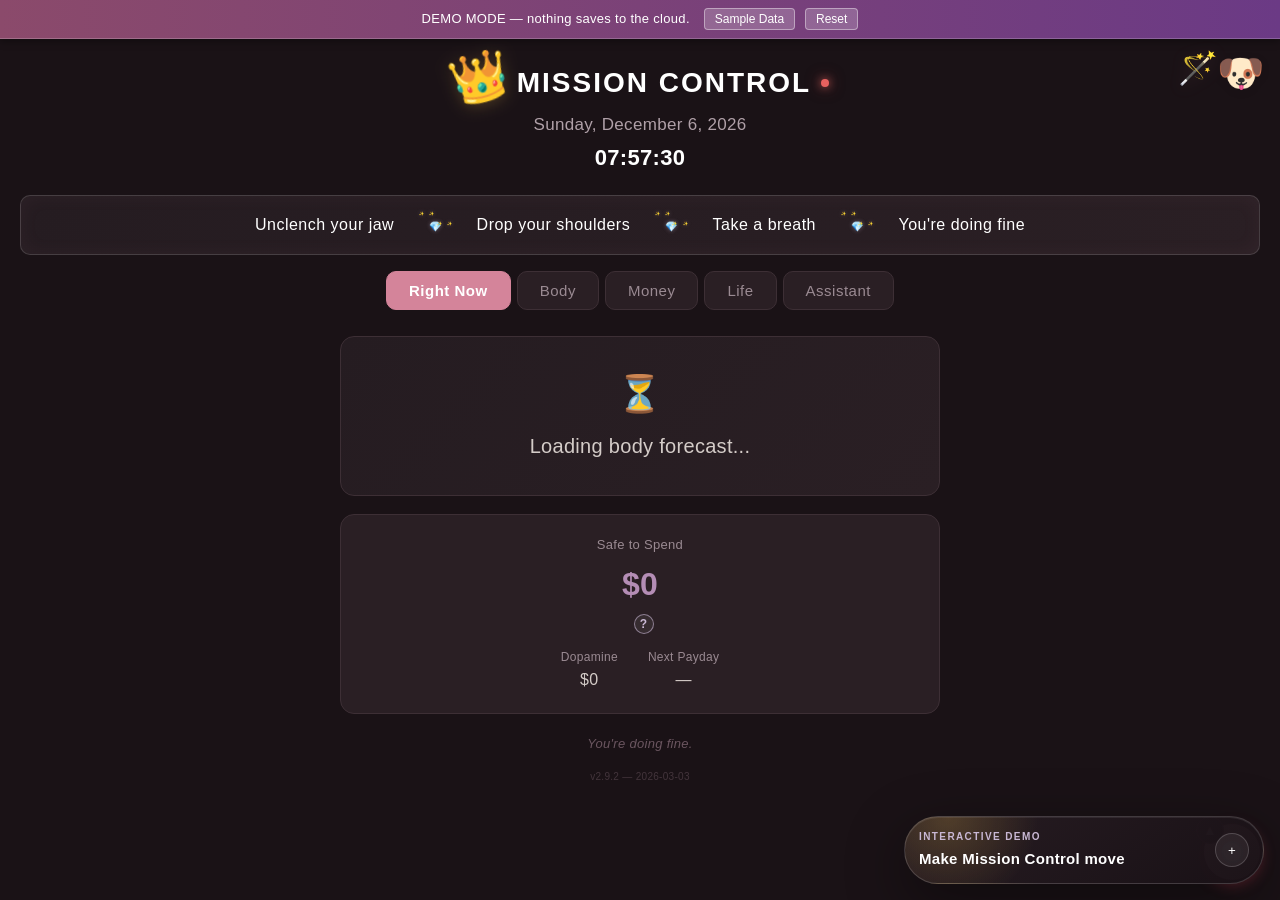
==== index.html @ 20bceefd "Increase backdrop blur to 25px Made the blur way more intense (25px instead of 8px) and slightly dar" ====
<!DOCTYPE html>
<html lang="en">
<head>
    <meta charset="UTF-8">
    <meta name="viewport" content="width=device-width, initial-scale=1.0">
    <meta http-equiv="Content-Security-Policy" content="default-src 'self'; script-src 'self' 'unsafe-inline' https://cdn.jsdelivr.net; style-src 'self' 'unsafe-inline' https://fonts.googleapis.com; font-src 'self' https://fonts.gstatic.com; connect-src 'self' https://dtpcwammbcxdmhygwsth.supabase.co https://api.open-meteo.com https://air-quality-api.open-meteo.com; img-src 'self' data:; iframe-src https://calendar.google.com;">
    <title>Demo MC — Mission Control Demo</title>
    <meta name="robots" content="noindex, nofollow">
    <meta name="googlebot" content="noindex, nofollow">

    <!-- PWA stuff — makes it installable on iPhone like a real app -->
    <link rel="manifest" href="manifest.json">
    <meta name="apple-mobile-web-app-capable" content="yes">
    <meta name="apple-mobile-web-app-status-bar-style" content="black-translucent">
    <meta name="theme-color" content="#1a1216">
    <link rel="apple-touch-icon" href="icons/icon-192.png">
    <link rel="icon" type="image/png" sizes="512x512" href="icons/icon-512.png">

    <!-- DEMO MODE — isolate localStorage under 'demo_' prefix so real app is safe -->
    <script src="demo-isolate.js"></script>
    <!-- DEMO MODE — seed fake data BEFORE anything else reads localStorage -->
    <script src="demo-seed.js"></script>
    <!-- DEMO MODE — Supabase stub (replaces real client with silent no-op) -->
    <script src="supabase-config.js"></script>
    <!-- Security pod — error capture, RLS probes, health monitoring -->
    <script src="security-pod.js"></script>

    <!-- Lexend font - designed to reduce visual stress and boost reading speed -->
    <link href="https://fonts.googleapis.com/css2?family=Lexend:wght@300;400;500;600;700&family=Quicksand:wght@500;600;700&display=swap" rel="stylesheet">

    <style>
        * {
            margin: 0;
            padding: 0;
            box-sizing: border-box;
        }

        body {
            font-family: 'Lexend', sans-serif;
            background-color: #1a1216;
            color: #d4ccc8;
            padding: 20px;
            line-height: 1.6;
            letter-spacing: 0.3px;
        }

        /* ===== CORNER DOG ===== */
        .corner-dog {
            position: fixed;
            top: 12px;
            right: 16px;
            font-size: 38px;
            z-index: 50;
            cursor: default;
            animation: dog-bounce 3s ease-in-out infinite;
            filter: drop-shadow(0 2px 4px rgba(0,0,0,0.08));
        }

        /* Little idle bounce so it looks alive */
        @keyframes dog-bounce {
            0%, 100% { transform: translateY(0); }
            50% { transform: translateY(-4px); }
        }

        /* Wiggle when you hover — like it's excited to see you */
        .corner-dog:hover {
            animation: dog-wiggle 0.4s ease-in-out 3;
        }

        @keyframes dog-wiggle {
            0%, 100% { transform: rotate(0deg); }
            25% { transform: rotate(-8deg); }
            75% { transform: rotate(8deg); }
        }

        /* ===== BACK-TO-TOP (global across all tabs) ===== */
        .back-to-top {
            position: fixed;
            right: 18px;
            bottom: 90px;
            width: 44px;
            height: 44px;
            border-radius: 999px;
            border: 1px solid #c9b8d4;
            background: #2a1f24;
            color: #c9b8d4;
            font-size: 20px;
            line-height: 1;
            cursor: pointer;
            box-shadow: 0 4px 16px rgba(26, 18, 22, 0.55), 0 0 12px rgba(201, 184, 212, 0.18);
            opacity: 0;
            transform: translateY(8px);
            pointer-events: none;
            transition: opacity 0.2s ease, transform 0.2s ease, color 0.2s ease;
            z-index: 901;
        }

        .back-to-top.visible {
            opacity: 1;
            transform: translateY(0);
            pointer-events: auto;
        }

        .back-to-top:hover {
            color: #ffffff;
            border-color: #ffffff;
        }

        /* ===== HEADER ===== */
        .header {
            text-align: center;
            margin-bottom: 20px;
        }

        .header h1 {
            font-size: 28px;
            font-weight: 700;
            color: #ffffff;
            letter-spacing: 2px;
            display: inline-flex;
            align-items: center;
            gap: 0;
            position: relative;
        }

        /* The crown sits to the left of MISSION CONTROL, tilted, big and regal */
        .header-crown {
            font-size: 48px;
            display: inline-block;
            transform: rotate(-15deg) translateY(-6px);
            filter: drop-shadow(0 2px 8px rgba(232, 184, 75, 0.25));
            margin-right: 4px;
            line-height: 1;
        }

        .header .date {
            font-size: 17px;
            color: #b0a0a8;
            margin-top: 4px;
            font-weight: 300;
        }

        .header .time {
            font-size: 22px;
            color: #ffffff;
            font-weight: 600;
            margin-top: 2px;
        }

        /* ===== BODY CHECK BANNER ===== */
        .body-check {
            background: linear-gradient(135deg, #251c21, #2a1f24);
            border: 1px solid rgba(255, 255, 255, 0.15);
            text-align: center;
            padding: 14px;
            border-radius: 10px;
            margin-bottom: 16px;
            font-size: 16px;
            font-weight: 400;
            letter-spacing: 0.5px;
            color: #e8e0dd;
            box-shadow: inset 0 0 20px rgba(212, 132, 154, 0.05);
        }

        .body-check span {
            margin: 0 12px;
            color: #ffffff;
        }

        .body-check .diamond {
            color: #c9b8d4;
            display: inline-block;
            position: relative;
            text-shadow: 0 0 4px rgba(201, 184, 212, 0.4);
        }

        .body-check .diamond::before {
            content: '✨ ✨';
            position: absolute;
            top: -8px;
            left: -10px;
            font-size: 4px;
            color: #c9b8d4;
            pointer-events: none;
            letter-spacing: 2px;
            animation: sparkleBurst1 3.2s ease-in-out infinite;
        }

        .body-check .diamond::after {
            content: '✨ ✨';
            position: absolute;
            top: 2px;
            right: -12px;
            font-size: 4px;
            color: #c9b8d4;
            pointer-events: none;
            letter-spacing: 2px;
            animation: sparkleBurst2 3.2s ease-in-out 0.3s infinite;
        }

        @keyframes sparkleBurst1 {
            0% { opacity: 0; }
            6% { opacity: 1; }
            12% { opacity: 0; }
            18% { opacity: 1; }
            24% { opacity: 0; }
            30% { opacity: 1; }
            36% { opacity: 0; }
            100% { opacity: 0; }
        }

        @keyframes sparkleBurst2 {
            0% { opacity: 0; }
            8% { opacity: 1; }
            14% { opacity: 0; }
            20% { opacity: 1; }
            26% { opacity: 0; }
            32% { opacity: 1; }
            38% { opacity: 0; }
            100% { opacity: 0; }
        }

        /* ===== STATUS BAR ===== */
        /* Shows only when something needs attention — hidden when everything is fine */
        #app-status-bar {
            display: none;
            align-items: center;
            gap: 8px;
            padding: 9px 14px;
            border-radius: 8px;
            font-size: 12px;
            font-weight: 500;
            letter-spacing: 0.4px;
            margin-bottom: 12px;
            transition: opacity 0.3s ease;
        }
        #app-status-bar.show { display: flex; }
        #app-status-bar.status-offline {
            background: rgba(232, 184, 75, 0.1);
            border: 1px solid rgba(232, 184, 75, 0.3);
            color: #e8b84b;
        }
        #app-status-bar.status-error {
            background: rgba(212, 132, 154, 0.12);
            border: 1px solid rgba(212, 132, 154, 0.35);
            color: #d4849a;
        }
        #app-status-bar.status-ok {
            background: rgba(78, 204, 159, 0.08);
            border: 1px solid rgba(78, 204, 159, 0.25);
            color: #4ecc9f;
        }
        #app-status-bar.status-info {
            background: rgba(180, 141, 181, 0.08);
            border: 1px solid rgba(180, 141, 181, 0.25);
            color: #b48db5;
        }
        #status-dot { font-size: 9px; }
        #status-dismiss {
            margin-left: auto;
            background: none;
            border: none;
            color: inherit;
            opacity: 0.5;
            cursor: pointer;
            font-size: 16px;
            padding: 0 2px;
            line-height: 1;
        }
        #status-dismiss:hover { opacity: 1; }

        /* ===== SPENDING TRACKER ===== */
        .spending-quick-add {
            display: flex;
            gap: 8px;
            flex-wrap: wrap;
            align-items: center;
            background: #1a1216;
            border-radius: 8px;
            padding: 12px;
            margin-bottom: 16px;
        }
        .spending-quick-add select,
        .spending-quick-add input {
            background: #2a1f24;
            border: 1px solid rgba(255,255,255,0.1);
            border-radius: 6px;
            color: #d4ccc8;
            font-family: inherit;
            font-size: 13px;
            padding: 8px 10px;
        }
        .spending-quick-add select { flex: 1; min-width: 130px; }
        .spending-quick-add input[type="number"] { width: 85px; }
        .spending-quick-add input[type="text"] { flex: 2; min-width: 90px; }
        .spending-cat-grid {
            display: grid;
            grid-template-columns: repeat(auto-fill, minmax(140px, 1fr));
            gap: 8px;
            margin-bottom: 16px;
        }
        .spending-cat-card {
            background: #1a1216;
            border-radius: 8px;
            padding: 11px 13px;
            display: flex;
            flex-direction: column;
            gap: 3px;
        }
        .spending-cat-name { font-size: 11px; color: #9a8a92; letter-spacing: 0.4px; }
        .spending-cat-amount { font-size: 17px; font-weight: 600; color: #d4ccc8; }
        .spending-entry {
            display: flex;
            justify-content: space-between;
            align-items: center;
            padding: 9px 0;
            border-bottom: 1px solid rgba(255,255,255,0.05);
            font-size: 13px;
        }
        .spending-entry-left { display: flex; flex-direction: column; gap: 2px; }
        .spending-entry-cat { color: #b48db5; font-weight: 500; }
        .spending-entry-note { color: #9a8a92; font-size: 11px; }
        .spending-entry-right { display: flex; align-items: center; gap: 8px; }
        .spending-entry-amount { color: #d4ccc8; font-weight: 500; }

        /* ===== GRID LAYOUT ===== */
        .grid {
            display: grid;
            grid-template-columns: repeat(auto-fit, minmax(340px, 1fr));
            gap: 16px;
            max-width: 1400px;
            margin: 0 auto;
        }

        /* ===== CARDS ===== */
        .card {
            background-color: #2a1f24;
            border-radius: 12px;
            padding: 20px;
            border-left: 4px solid #d4849a;
            box-shadow: 0 1px 8px rgba(212, 132, 154, 0.06);
        }

        .card h2 {
            font-size: 14px;
            text-transform: uppercase;
            color: #f0e6ea;
            margin-bottom: 12px;
            letter-spacing: 2px;
            font-weight: 600;
        }

        .card .location-label {
            font-size: 12px;
            color: #6b5660;
            font-weight: 300;
            text-transform: none;
            letter-spacing: 0.5px;
            margin-left: 8px;
        }

        /* ===== ITEMS (label + value rows) ===== */
        .item {
            display: flex;
            justify-content: space-between;
            align-items: center;
            padding: 9px 0;
            border-bottom: 1px solid rgba(255, 255, 255, 0.07);
            font-size: 15px;
        }

        .item:last-child {
            border-bottom: none;
        }

        .label {
            color: #9a8a92;
            font-weight: 300;
        }

        .value {
            color: #f0eae8;
            font-weight: 500;
        }

        .warning {
            color: #e8b84b;
            font-weight: 600;
        }

        .urgent {
            color: #d4849a;
            font-weight: 600;
        }

        /* ===== WORK CARD CONTAINER ===== */
        .work-card-container {
            display: block;
        }

        .work-left {
            display: flex;
            flex-direction: column;
            gap: 16px;
            min-width: 0;
        }


        /* ===== WORK CALENDAR ===== */
        .work-month {
            font-size: 13px;
            color: #9a8a92;
            text-transform: uppercase;
            letter-spacing: 1px;
            margin-bottom: 12px;
            font-weight: 600;
        }

        .work-calendar {
            display: grid;
            grid-template-columns: repeat(7, 1fr);
            gap: 8px;
            margin-bottom: 16px;
        }

        .work-day {
            background: rgba(201, 184, 212, 0.08);
            border: 1px solid rgba(201, 184, 212, 0.3);
            border-radius: 8px;
            padding: 10px;
            text-align: center;
            cursor: pointer;
            transition: all 0.2s ease;
            min-height: 70px;
            display: flex;
            flex-direction: column;
            justify-content: space-between;
        }

        .work-day:hover {
            background: rgba(201, 184, 212, 0.15);
            border-color: rgba(201, 184, 212, 0.6);
        }

        .work-day.today {
            background: rgba(156, 187, 143, 0.2);
            border-color: rgba(156, 187, 143, 0.6);
        }

        .work-day-label {
            font-size: 11px;
            color: #9a8a92;
            text-transform: uppercase;
            letter-spacing: 0.5px;
        }

        .work-day-date {
            font-size: 13px;
            color: #f0eae8;
            font-weight: 600;
            margin: 4px 0;
        }

        .work-day-entry {
            font-size: 12px;
            color: #d4a574;
            min-height: 20px;
            word-break: break-word;
        }

        .work-day-entry.empty {
            color: #6b5660;
            font-style: italic;
            font-size: 10px;
        }


        /* ===== WORK CHECKLIST ===== */
        .work-checklist-section {
            margin: 12px 0 0 0;
            padding: 12px;
            background: rgba(201, 184, 212, 0.05);
            border-radius: 8px;
            flex: 0 1 auto;
            min-height: 0;
            overflow-y: auto;
            max-height: 200px;
        }

        .work-checklist-header {
            display: flex;
            justify-content: space-between;
            align-items: center;
            margin-bottom: 12px;
            font-size: 13px;
            color: #9a8a92;
            text-transform: uppercase;
            letter-spacing: 1px;
        }

        .work-checklist-add-btn {
            background: rgba(201, 184, 212, 0.2);
            border: 1px solid rgba(201, 184, 212, 0.4);
            color: #c9b8d4;
            border-radius: 4px;
            width: 24px;
            height: 24px;
            cursor: pointer;
            font-size: 16px;
            font-weight: 600;
            transition: all 0.2s ease;
        }

        .work-checklist-add-btn:hover {
            background: rgba(201, 184, 212, 0.3);
            border-color: rgba(201, 184, 212, 0.6);
        }

        .work-checklist {
            display: flex;
            flex-direction: column;
            gap: 8px;
        }

        .work-checklist-item {
            display: flex;
            align-items: center;
            gap: 8px;
            padding: 8px;
            background: rgba(0, 0, 0, 0.2);
            border-radius: 6px;
            font-size: 14px;
            color: #f0eae8;
        }

        .work-checklist-item input[type="checkbox"] {
            cursor: pointer;
            width: 18px;
            height: 18px;
            accent-color: #c9b8d4;
        }

        .work-checklist-item input[type="checkbox"]:checked + span {
            text-decoration: line-through;
            color: #6b5660;
        }

        .work-checklist-item span {
            flex: 1;
            cursor: pointer;
            transition: all 0.2s ease;
            word-break: break-word;
            overflow-wrap: break-word;
        }

        .work-checklist-item .delete-btn {
            background: transparent;
            border: none;
            color: #b85c70;
            cursor: pointer;
            font-size: 14px;
            padding: 0 4px;
            opacity: 0.6;
            transition: opacity 0.2s ease;
        }

        .work-checklist-item .delete-btn:hover {
            opacity: 1;
        }

        /* ===== CHECKBOXES ===== */
        .todo-item {
            padding: 9px 0;
            border-bottom: 1px solid rgba(255, 255, 255, 0.07);
            font-size: 15px;
            display: flex;
            align-items: center;
            gap: 10px;
        }

        .todo-item:last-child {
            border-bottom: none;
        }

        .todo-item input[type="checkbox"] {
            width: 20px;
            height: 20px;
            cursor: pointer;
            accent-color: #d4849a;
        }

        .todo-item input[type="checkbox"]:checked + span {
            text-decoration: line-through;
            color: #6b5660;
        }

        /* ===== NOTE BOXES ===== */
        .note-box {
            width: 100%;
            background-color: #1a1216;
            color: #d4ccc8;
            border: 1px solid #3d2f35;
            border-radius: 8px;
            padding: 10px;
            font-size: 14px;
            resize: vertical;
            margin-top: 8px;
            font-family: 'Lexend', sans-serif;
            line-height: 1.5;
            letter-spacing: 0.3px;
        }

        .note-box:focus {
            outline: none;
            border-color: #d4849a;
        }

        /* ===== COLLAPSIBLE SECTIONS ===== */
        .collapsible {
            cursor: pointer;
            display: flex;
            justify-content: space-between;
            align-items: center;
        }

        .collapsible::after {
            content: '▶';
            font-size: 12px;
            color: #d4849a;
            transition: transform 0.2s;
        }

        .collapsible.open::after {
            transform: rotate(90deg);
        }

        .collapsible-content {
            display: none;
            margin-top: 10px;
        }

        .collapsible-content.show {
            display: block;
        }

        /* ===== WEATHER / PRESSURE ===== */
        .pressure-bar {
            width: 100%;
            height: 24px;
            background: linear-gradient(to right, #d4849a, #e8b84b, #b48db5);
            border-radius: 12px;
            position: relative;
            margin: 12px 0 8px 0;
        }

        .pressure-needle {
            position: absolute;
            top: -4px;
            width: 4px;
            height: 32px;
            background: white;
            border-radius: 2px;
        }

        .pressure-labels {
            display: flex;
            justify-content: space-between;
            font-size: 11px;
            color: #9a8a92;
        }

        .weather-icon {
            font-size: 32px;
            margin-right: 10px;
        }

        .weather-main {
            display: flex;
            align-items: center;
            margin-bottom: 10px;
        }

        .weather-temp {
            font-size: 28px;
            font-weight: 600;
            color: #ffffff;
        }

        .weather-desc {
            font-size: 14px;
            color: #b0a0a8;
            margin-left: 8px;
        }

        /* ===== BODY FORECAST (the "lab panel" for atmosphere) ===== */
        .body-forecast {
            margin-top: 14px;
            border-top: 1px solid #382d33;
            padding-top: 12px;
        }

        .body-forecast h3 {
            font-size: 13px;
            text-transform: uppercase;
            color: #b0a0a8;
            letter-spacing: 1.5px;
            margin-bottom: 10px;
            font-weight: 400;
        }

        .alert-row {
            display: flex;
            align-items: flex-start;
            padding: 10px 12px;
            border-radius: 8px;
            margin-bottom: 6px;
            font-size: 14px;
            gap: 10px;
        }

        .alert-row .alert-icon {
            font-size: 18px;
            flex-shrink: 0;
            padding-top: 1px;
        }

        .alert-row .alert-body {
            flex-grow: 1;
        }

        .alert-row .alert-text {
            display: block;
            font-weight: 500;
        }

        /* The reference range line — small, dimmer, always visible */
        .alert-row .alert-ref {
            display: block;
            font-size: 11px;
            margin-top: 3px;
            opacity: 0.7;
            font-weight: 300;
        }

        /* The quirky one-liner */
        .alert-row .alert-vibe {
            display: block;
            font-size: 12px;
            margin-top: 2px;
            font-style: italic;
            opacity: 0.6;
            font-weight: 300;
        }

        .alert-row .alert-range {
            font-size: 11px;
            color: #9a8a92;
            flex-shrink: 0;
            text-align: right;
            max-width: 100px;
        }

        /* Color levels — like triage */
        .level-green {
            background-color: rgba(78, 204, 163, 0.1);
            border-left: 3px solid #b48db5;
            color: #b48db5;
        }

        .level-yellow {
            background-color: rgba(255, 204, 0, 0.1);
            border-left: 3px solid #e8b84b;
            color: #e8b84b;
        }

        .level-red {
            background-color: rgba(233, 69, 96, 0.1);
            border-left: 3px solid #d4849a;
            color: #d4849a;
        }

        /* ===== BRAIN DUMP ===== */
        .brain-dump-box {
            width: 100%;
            min-height: 150px;
            background-color: #1a1216;
            color: #d4ccc8;
            border: 2px dashed #3d2f35;
            border-radius: 10px;
            padding: 14px;
            font-size: 15px;
            resize: vertical;
            font-family: 'Lexend', sans-serif;
            line-height: 1.6;
            letter-spacing: 0.3px;
        }

        .brain-dump-box:focus {
            outline: none;
            border-color: #d4849a;
            border-style: solid;
        }

        /* ===== EDITABLE CHECKLISTS ===== */
        .ecl-item {
            display: flex;
            align-items: center;
            gap: 8px;
            padding: 8px 10px;
            margin-bottom: 8px;
            border: 1px solid #3d2f35;
            border-radius: 6px;
            background: rgba(26, 18, 22, 0.5);
            transition: all 0.2s;
        }
        .ecl-item:hover { border-color: #6b5660; background: rgba(26, 18, 22, 0.8); }
        .ecl-check { flex-shrink: 0; cursor: pointer; }
        .ecl-text {
            flex: 1;
            color: #d4ccc8;
            font-size: 14px;
            outline: none;
            cursor: text;
            min-width: 0;
            font-family: 'Lexend', sans-serif;
            background: transparent;
            padding: 0;
            font-style: italic;
            opacity: 0.75;
            transition: all 0.2s;
        }
        .ecl-text:hover { opacity: 1; }
        .ecl-text:focus { opacity: 1; font-style: normal; }
        .ecl-title {
            cursor: text;
            border-bottom: 2px dashed #6b5660;
            padding-bottom: 2px;
            transition: all 0.2s;
        }
        .ecl-title:hover { border-color: #b48db5; color: #e8b84b; }
        .ecl-title:focus { outline: none; border-color: #b48db5; background: rgba(61, 47, 53, 0.3); }
        .ecl-del {
            background: none;
            border: none;
            color: #3d2f35;
            cursor: pointer;
            font-size: 18px;
            padding: 0 2px;
            line-height: 1;
            flex-shrink: 0;
        }
        .ecl-del:hover { color: #d4849a; }
        .ecl-add-btn {
            display: block;
            width: 100%;
            margin-top: 10px;
            background: none;
            border: 1px dashed #3d2f35;
            color: #6b5660;
            border-radius: 6px;
            padding: 5px 10px;
            font-size: 12px;
            cursor: pointer;
            font-family: 'Lexend', sans-serif;
            text-align: center;
        }
        .ecl-add-btn:hover { border-color: #b48db5; color: #b48db5; }

        /* ===== FULL WIDTH CARDS ===== */
        .full-width {
            grid-column: 1 / -1;
        }

        /* ===== FINANCE SECTION ===== */
        /* Container for the sub-tabs at the top of the money card */
        .finance-tabs {
            display: flex;
            gap: 4px;
            margin-bottom: 14px;
            flex-wrap: wrap;
        }

        /* Each tab button — "Accounts", "Bills", "Income", "Log" */
        .finance-tab {
            background: #1a1216;
            border: 1px solid #3d2f35;
            color: #9a8a92;
            padding: 6px 14px;
            border-radius: 6px;
            cursor: pointer;
            font-family: 'Lexend', sans-serif;
            font-size: 13px;
            font-weight: 400;
            transition: all 0.15s;
        }

        /* The currently selected tab */
        .finance-tab.active {
            background: #d4849a;
            border-color: #d4849a;
            color: #fff;
            font-weight: 500;
        }

        /* Each tab's content panel — hidden by default */
        .finance-panel {
            display: none;
        }

        /* The currently visible panel */
        .finance-panel.active {
            display: block;
        }

        /* The summary bar at the top showing totals */
        .finance-summary {
            display: grid;
            grid-template-columns: repeat(3, 1fr);
            gap: 10px;
            margin-bottom: 14px;
        }

        /* Each summary box (Total Balance, Unpaid Bills, Spendable) */
        .finance-summary-box {
            background: #1a1216;
            border-radius: 8px;
            padding: 10px;
            text-align: center;
        }

        /* The small label above the number */
        .finance-summary-box .fs-label {
            font-size: 11px;
            color: #9a8a92;
            text-transform: uppercase;
            letter-spacing: 1px;
            margin-bottom: 4px;
        }

        /* The big dollar amount */
        .finance-summary-box .fs-value {
            font-size: 20px;
            font-weight: 600;
            color: #b48db5;
        }

        /* Red color for when spendable is negative */
        .finance-summary-box .fs-value.negative {
            color: #d4849a;
        }

        .bank-snapshot {
            display: grid;
            grid-template-columns: repeat(auto-fit, minmax(170px, 1fr));
            gap: 12px;
            margin: 10px 0 14px 0;
        }

        .bank-snapshot-card {
            background: linear-gradient(180deg, rgba(26,18,22,0.95), rgba(36,25,30,0.95));
            border: 1px solid rgba(255,255,255,0.06);
            border-radius: 12px;
            padding: 12px 14px;
            box-shadow: inset 0 1px 0 rgba(255,255,255,0.03);
        }

        .bank-snapshot-label {
            font-size: 10px;
            color: #9a8a92;
            text-transform: uppercase;
            letter-spacing: 1px;
            margin-bottom: 4px;
        }

        .bank-snapshot-value {
            font-size: 24px;
            font-weight: 700;
            color: #f0eae8;
            letter-spacing: -0.02em;
        }

        .bank-snapshot-note {
            font-size: 11px;
            color: #6b5660;
            margin-top: 6px;
            line-height: 1.4;
        }

        .bank-snapshot-intro {
            background: rgba(180,141,181,0.08);
            border: 1px solid rgba(180,141,181,0.18);
            border-radius: 10px;
            padding: 10px 12px;
            margin: 8px 0 12px 0;
            font-size: 12px;
            color: #d4ccc8;
            line-height: 1.5;
        }

        .bank-snapshot-intro strong {
            color: #f0e6ea;
            font-weight: 600;
        }

        .bank-snapshot-card.available-card {
            border-color: rgba(180,141,181,0.22);
        }

        .bank-snapshot-card.posted-card {
            border-color: rgba(255,255,255,0.08);
        }

        .bank-snapshot-card.pending-card {
            border-color: rgba(232,184,75,0.22);
        }

        .bank-snapshot-card.manual-card {
            border-color: rgba(212,132,154,0.22);
        }

        .bank-snapshot-value.pending-value {
            color: #e8b84b;
        }

        .bank-snapshot-value.manual-value {
            color: #d4849a;
        }

        /* Orange/warning color for unpaid bills total */
        .finance-summary-box .fs-value.bills-due {
            color: #e8b84b;
        }

        /* Row for each account/bill/transaction — like a mini spreadsheet row */
        .finance-row {
            display: flex;
            justify-content: space-between;
            align-items: center;
            padding: 8px 10px;
            background: #1a1216;
            border-radius: 6px;
            margin-bottom: 4px;
            font-size: 14px;
        }

        /* Left side of the row — name + details */
        .finance-row .fr-left {
            display: flex;
            flex-direction: column;
            gap: 2px;
        }

        /* The main name text */
        .finance-row .fr-name {
            font-weight: 500;
            color: #d4ccc8;
        }

        /* The subtitle (due date, date logged, etc) */
        .finance-row .fr-detail {
            font-size: 11px;
            color: #9a8a92;
        }

        /* Right side — amount + action buttons */
        .finance-row .fr-right {
            display: flex;
            align-items: center;
            gap: 8px;
        }

        /* The dollar amount on the right */
        .finance-row .fr-amount {
            font-weight: 600;
            font-size: 15px;
        }

        /* Green for money you have */
        .finance-row .fr-amount.positive {
            color: #b48db5;
        }

        /* Red for money going out */
        .finance-row .fr-amount.outgoing {
            color: #d4849a;
        }

        /* Yellow for unpaid bills */
        .finance-row .fr-amount.pending {
            color: #e8b84b;
        }

        /* Greyed out for paid bills */
        .finance-row.paid {
            opacity: 0.5;
        }

        /* ===== BILL STATUS SYSTEM (Red/Yellow/Green) ===== */
        .finance-row.bill-unpaid {
            border-left: 3px solid #d4849a;
        }
        .finance-row.bill-pending {
            border-left: 3px solid #e8b84b;
            opacity: 0.7;
        }
        .finance-row.bill-processed {
            border-left: 3px solid #6bbf7b;
        }
        .status-unpaid { color: #d4849a; font-weight: 600; }
        .status-pending { color: #e8b84b; font-weight: 600; }
        .status-processed { color: #6bbf7b; }

        /* ===== COLLAPSIBLE BILL GROUPS ===== */
        /* The clickable header bar that expands/collapses a group */
        .bill-group-header {
            display: flex;
            justify-content: space-between;
            align-items: center;
            padding: 8px 12px;
            margin: 8px 0 4px 0;
            background: #231a1e;
            border-radius: 6px;
            cursor: pointer;
            user-select: none;
            transition: background 0.15s;
        }
        .bill-group-header:hover {
            background: #2e2228;
        }
        /* Left side — arrow + label */
        .bill-group-label {
            display: flex;
            align-items: center;
            gap: 8px;
            font-size: 13px;
            font-weight: 600;
        }
        /* The little arrow that rotates */
        .bill-group-arrow {
            display: inline-block;
            transition: transform 0.2s;
            font-size: 11px;
        }
        /* When group is open, arrow points down */
        .bill-group-header.open .bill-group-arrow {
            transform: rotate(90deg);
        }
        /* Count badge on the right */
        .bill-group-count {
            font-size: 12px;
            color: #9a8a92;
        }
        /* The container that collapses */
        .bill-group-items {
            overflow: hidden;
            max-height: 0;
            transition: max-height 0.3s ease;
        }
        /* When open, allow full height */
        .bill-group-items.open {
            max-height: 2000px;
        }

        /* ===== ROLLING TIMELINE ===== */
        .timeline-wrap { overflow-x: auto; padding-bottom: 8px; }
        .timeline-grid {
            display: grid;
            gap: 1px;
            background: #1a1216;
            border: 1px solid #3d2f35;
            border-radius: 8px;
            overflow: hidden;
            min-width: fit-content;
        }
        .timeline-header {
            background: #2a1f24;
            padding: 4px 2px;
            text-align: center;
            font-size: 10px;
            color: #9a8a92;
            font-weight: 600;
            position: sticky;
            top: 0;
            z-index: 2;
        }
        .timeline-header.today {
            background: rgba(212, 132, 154, 0.3);
            color: #f0e6ea;
        }
        .timeline-header.payday {
            border-bottom: 2px solid #6bbf7b;
        }
        .timeline-bill-name {
            background: #2a1f24;
            padding: 6px 8px;
            font-size: 11px;
            color: #d4ccc8;
            white-space: nowrap;
            position: sticky;
            left: 0;
            z-index: 1;
            border-right: 1px solid #3d2f35;
        }
        .timeline-cell {
            padding: 4px 2px;
            text-align: center;
            font-size: 9px;
            min-width: 38px;
            min-height: 28px;
            display: flex;
            align-items: center;
            justify-content: center;
            background: #1e161a;
        }
        .timeline-cell.today { background: rgba(212, 132, 154, 0.1); }
        .timeline-cell.due {
            background: rgba(212, 132, 154, 0.25);
            color: #f0e6ea;
            font-weight: 600;
            cursor: pointer;
            font-size: 10px;
        }
        .timeline-cell.due:hover { background: rgba(212, 132, 154, 0.4); }
        .timeline-cell.paid {
            background: #1e161a;
            color: #3d2f35;
            font-size: 10px;
        }
        .timeline-cell.overdue {
            background: rgba(212, 132, 154, 0.15);
            color: #d4849a;
            font-weight: 600;
            font-size: 10px;
            cursor: pointer;
        }
        .timeline-cell.pending-cell {
            background: rgba(232, 184, 75, 0.15);
            color: #e8b84b;
            font-size: 10px;
        }
        .timeline-payday-col { border-left: 2px solid #6bbf7b !important; }
        .timeline-payday-label {
            color: #6bbf7b;
            font-size: 8px;
            font-weight: 700;
            letter-spacing: 0.5px;
        }

        /* ===== ANNUAL BILL LEDGER ===== */
        .ledger-wrap { overflow-x: auto; }
        .ledger-table {
            width: 100%;
            border-collapse: collapse;
            font-size: 11px;
        }
        .ledger-table th {
            background: #2a1f24;
            color: #b48db5;
            padding: 8px 6px;
            text-align: center;
            font-weight: 600;
            font-size: 11px;
            position: sticky;
            top: 0;
        }
        .ledger-table th:first-child {
            text-align: left;
            position: sticky;
            left: 0;
            z-index: 3;
        }
        .ledger-table td {
            padding: 6px;
            text-align: center;
            border-bottom: 1px solid #2a1f24;
        }
        .ledger-table td:first-child {
            text-align: left;
            color: #d4ccc8;
            white-space: nowrap;
            position: sticky;
            left: 0;
            background: #1a1216;
            z-index: 1;
        }
        .ledger-check { color: #6bbf7b; font-size: 14px; }
        .ledger-pending { color: #e8b84b; font-size: 12px; }
        .ledger-unpaid { color: #3d2f35; font-size: 14px; }
        .ledger-upcoming { color: #d4849a; font-size: 12px; }
        .ledger-current-month { background: rgba(212, 132, 154, 0.08); }

        /* ===== SMART ADVISOR ===== */
        .advisor-section {
            margin-bottom: 16px;
        }
        .advisor-label {
            font-size: 10px;
            color: #9a8a92;
            text-transform: uppercase;
            letter-spacing: 1px;
            margin-bottom: 6px;
        }
        .advisor-balance {
            font-size: 32px;
            font-weight: 700;
            color: #d4ccc8;
            text-align: center;
            padding: 12px 0;
        }
        .advisor-balance-note {
            font-size: 11px;
            color: #6b5660;
            text-align: center;
            margin-top: -8px;
            margin-bottom: 12px;
        }
        .advisor-bill-row {
            display: flex;
            justify-content: space-between;
            align-items: center;
            padding: 8px 10px;
            border-radius: 6px;
            margin-bottom: 4px;
            font-size: 13px;
        }
        .advisor-bill-row.critical {
            background: rgba(212, 132, 154, 0.12);
            border-left: 3px solid #d4849a;
        }
        .advisor-bill-row.important {
            background: rgba(232, 184, 75, 0.08);
            border-left: 3px solid #e8b84b;
        }
        .advisor-bill-row.flexible {
            background: rgba(157, 138, 146, 0.08);
            border-left: 3px solid #3d2f35;
        }
        .advisor-bill-row.done {
            opacity: 0.4;
            border-left: 3px solid #6bbf7b;
        }
        .advisor-bill-name { color: #d4ccc8; }
        .advisor-bill-amt { font-weight: 600; }
        .advisor-bill-tag {
            font-size: 9px;
            padding: 2px 6px;
            border-radius: 3px;
            text-transform: uppercase;
            letter-spacing: 0.5px;
            font-weight: 600;
        }
        .advisor-tag-pay { background: rgba(212, 132, 154, 0.2); color: #d4849a; }
        .advisor-tag-wait { background: rgba(232, 184, 75, 0.15); color: #e8b84b; }
        .advisor-tag-skip { background: rgba(61, 47, 53, 0.5); color: #6b5660; }
        .advisor-tag-done { background: rgba(107, 191, 123, 0.15); color: #6bbf7b; }
        .advisor-summary {
            padding: 14px;
            border-radius: 8px;
            font-size: 13px;
            line-height: 1.6;
            color: #d4ccc8;
            margin-top: 12px;
        }
        .advisor-summary.good {
            background: rgba(107, 191, 123, 0.08);
            border-left: 3px solid #6bbf7b;
        }
        .advisor-summary.tight {
            background: rgba(232, 184, 75, 0.08);
            border-left: 3px solid #e8b84b;
        }
        .advisor-summary.short {
            background: rgba(212, 132, 154, 0.08);
            border-left: 3px solid #d4849a;
        }
        .advisor-leftover {
            display: grid;
            grid-template-columns: 1fr 1fr;
            gap: 8px;
            margin-top: 12px;
        }
        .advisor-leftover-box {
            background: #1a1216;
            border-radius: 8px;
            padding: 12px;
            text-align: center;
        }
        .advisor-leftover-label {
            font-size: 10px;
            color: #9a8a92;
            text-transform: uppercase;
            letter-spacing: 0.5px;
            margin-bottom: 4px;
        }
        .advisor-leftover-value {
            font-size: 22px;
            font-weight: 700;
        }

        /* ===== FINANCE BRAIN PANEL ===== */
        .brain-hero {
            text-align: center;
            padding: 16px 0 20px;
        }
        .brain-sts-label {
            font-size: 10px;
            color: #9a8a92;
            text-transform: uppercase;
            letter-spacing: 2px;
            margin-bottom: 6px;
        }
        .brain-sts-number {
            font-size: 52px;
            font-weight: 700;
            line-height: 1;
            transition: color 0.3s;
        }
        .brain-sts-number.good  { color: #6bbf7b; }
        .brain-sts-number.tight { color: #e8b84b; }
        .brain-sts-number.negative { color: #d4849a; }
        .brain-sts-sub {
            font-size: 12px;
            color: #6b5660;
            margin-top: 8px;
        }
        .brain-section-label {
            font-size: 10px;
            color: #9a8a92;
            text-transform: uppercase;
            letter-spacing: 1px;
            margin: 16px 0 8px;
        }
        .brain-bill-row {
            display: flex;
            justify-content: space-between;
            align-items: center;
            padding: 7px 10px;
            border-radius: 6px;
            margin-bottom: 4px;
            font-size: 13px;
            background: #1a1216;
        }
        .brain-bill-row.critical { border-left: 3px solid #d4849a; }
        .brain-bill-row.important { border-left: 3px solid #e8b84b; }
        .brain-bill-row.flexible { border-left: 3px solid #3d2f35; }
        .brain-bill-row.paid { border-left: 3px solid #6bbf7b; opacity: 0.5; }
        .brain-fund {
            background: #1a1216;
            border-radius: 10px;
            padding: 14px;
            margin-bottom: 8px;
        }
        .brain-fund-top {
            display: flex;
            justify-content: space-between;
            align-items: center;
            margin-bottom: 8px;
        }
        .brain-fund-name {
            font-size: 13px;
            font-weight: 500;
            color: #d4ccc8;
        }
        .brain-fund-nums {
            font-size: 12px;
            color: #9a8a92;
            cursor: pointer;
            text-decoration: underline;
        }
        .brain-fund-bar {
            width: 100%;
            height: 8px;
            background: #3d2f35;
            border-radius: 4px;
            overflow: hidden;
        }
        .brain-fund-fill {
            height: 100%;
            border-radius: 4px;
            transition: width 0.4s;
        }
        .brain-alert {
            padding: 12px 14px;
            border-radius: 8px;
            font-size: 13px;
            line-height: 1.6;
            margin-top: 14px;
        }
        .brain-alert.good  { background: rgba(107,191,123,0.08); border-left: 3px solid #6bbf7b; color: #d4ccc8; }
        .brain-alert.tight { background: rgba(232,184,75,0.08); border-left: 3px solid #e8b84b; color: #d4ccc8; }
        .brain-alert.red   { background: rgba(212,132,154,0.08); border-left: 3px solid #d4849a; color: #d4ccc8; }

        /* Small action buttons (edit, delete, mark paid) */
        .finance-btn-sm {
            background: none;
            border: 1px solid #3d2f35;
            color: #9a8a92;
            padding: 3px 8px;
            border-radius: 4px;
            cursor: pointer;
            font-size: 11px;
            font-family: 'Lexend', sans-serif;
        }

        .finance-btn-sm:hover {
            border-color: #d4849a;
            color: #d4849a;
        }

        .inline-refresh-btn {
            background: none;
            border: 1px solid rgba(255,255,255,0.12);
            color: #9a8a92;
            padding: 4px 10px;
            border-radius: 999px;
            cursor: pointer;
            font-size: 11px;
            font-family: 'Lexend', sans-serif;
            transition: all 0.15s;
        }

        .inline-refresh-btn:hover {
            border-color: #d4849a;
            color: #f0e6ea;
            background: rgba(212,132,154,0.08);
        }

        /* The "add new" button at the bottom of each panel */
        .finance-add-btn {
            width: 100%;
            padding: 10px;
            background: #1a1216;
            border: 2px dashed #3d2f35;
            color: #9a8a92;
            border-radius: 8px;
            cursor: pointer;
            font-family: 'Lexend', sans-serif;
            font-size: 14px;
            margin-top: 8px;
            transition: all 0.15s;
        }

        .finance-add-btn:hover {
            border-color: #d4849a;
            color: #d4849a;
        }

        /* The popup form for adding/editing items */
        .finance-form-overlay {
            display: none;
            position: fixed;
            top: 0; left: 0; right: 0; bottom: 0;
            background: rgba(0,0,0,0.7);
            z-index: 1000;
            justify-content: center;
            align-items: center;
        }

        .finance-form-overlay.show {
            display: flex;
        }

        /* The actual form box */
        .finance-form {
            background: #2a1f24;
            border: 1px solid #3d2f35;
            border-radius: 12px;
            padding: 24px;
            width: 90%;
            max-width: 400px;
        }

        .finance-form h3 {
            color: #d4849a;
            font-size: 16px;
            margin-bottom: 16px;
            font-weight: 600;
        }

        /* Input fields inside the form */
        .finance-input {
            width: 100%;
            padding: 10px;
            background: #1a1216;
            border: 1px solid #3d2f35;
            border-radius: 6px;
            color: #d4ccc8;
            font-family: 'Lexend', sans-serif;
            font-size: 14px;
            margin-bottom: 10px;
        }

        .finance-input:focus {
            outline: none;
            border-color: #d4849a;
        }

        /* Label above each input */
        .finance-form label {
            font-size: 12px;
            color: #9a8a92;
            margin-bottom: 4px;
            display: block;
        }

        /* Row of buttons at the bottom of the form */
        .finance-form-actions {
            display: flex;
            gap: 8px;
            margin-top: 14px;
        }

        /* Save button */
        .finance-btn-save {
            flex: 1;
            padding: 10px;
            background: #d4849a;
            border: none;
            border-radius: 6px;
            color: #fff;
            font-family: 'Lexend', sans-serif;
            font-size: 14px;
            font-weight: 500;
            cursor: pointer;
        }

        /* Cancel button */
        .finance-btn-cancel {
            flex: 1;
            padding: 10px;
            background: none;
            border: 1px solid #3d2f35;
            border-radius: 6px;
            color: #9a8a92;
            font-family: 'Lexend', sans-serif;
            font-size: 14px;
            cursor: pointer;
        }

        /* Bill due date warnings */
        .due-overdue {
            color: #d4849a;
            font-weight: 600;
        }

        .due-soon {
            color: #e8b84b;
        }

        /* Select dropdown styling */
        .finance-input option {
            background: #1a1216;
            color: #d4ccc8;
        }

        /* ===== DEBT CARD EXTRAS ===== */
        /* Mini progress bar showing how much of a debt is paid off */
        .debt-progress-wrap {
            width: 100%;
            height: 8px;
            background: #3d2f35;
            border-radius: 4px;
            overflow: hidden;
            margin-top: 6px;
        }

        .debt-progress-fill {
            height: 100%;
            border-radius: 4px;
            transition: width 0.4s;
        }

        /* Debt type badges */
        .debt-type-badge {
            display: inline-block;
            font-size: 10px;
            padding: 2px 6px;
            border-radius: 3px;
            font-weight: 500;
            text-transform: uppercase;
            letter-spacing: 0.5px;
            margin-left: 6px;
        }

        .debt-type-badge.credit-card { background: rgba(233,69,96,0.2); color: #d4849a; }
        .debt-type-badge.medical { background: rgba(78,204,163,0.2); color: #b48db5; }
        .debt-type-badge.loan { background: rgba(255,204,0,0.2); color: #e8b84b; }
        .debt-type-badge.restructured { background: rgba(136,136,160,0.2); color: #9a8a92; }

        /* Budget waterfall — shows money flowing through buckets */
        .waterfall-row {
            display: flex;
            justify-content: space-between;
            align-items: center;
            padding: 10px 12px;
            border-left: 3px solid #3d2f35;
            margin-bottom: 2px;
            font-size: 14px;
        }

        .waterfall-row .wf-label {
            color: #d4ccc8;
            font-weight: 400;
        }

        .waterfall-row .wf-amount {
            font-weight: 600;
        }

        /* Color-coded waterfall sections */
        .waterfall-row.wf-income { border-left-color: #b48db5; }
        .waterfall-row.wf-bills { border-left-color: #e8b84b; }
        .waterfall-row.wf-debt { border-left-color: #d4849a; }
        .waterfall-row.wf-savings { border-left-color: #b48db5; }
        .waterfall-row.wf-remaining { border-left-color: #fff; background: rgba(255,255,255,0.05); }

        .waterfall-row .wf-amount.positive { color: #b48db5; }
        .waterfall-row .wf-amount.negative { color: #d4849a; }
        .waterfall-row .wf-amount.neutral { color: #e8b84b; }

        /* Suggestion split bars */
        .split-bar-wrap {
            display: flex;
            height: 24px;
            border-radius: 6px;
            overflow: hidden;
            margin: 10px 0;
        }

        .split-bar-wrap > div {
            display: flex;
            align-items: center;
            justify-content: center;
            font-size: 11px;
            font-weight: 500;
            color: #1a1216;
            min-width: 30px;
        }

        /* ===== SECURITY HEALTH BADGE (Step 5) ===== */
        #security-health-badge {
            display: inline-block;
            width: 8px;
            height: 8px;
            border-radius: 50%;
            background: #6b5660;
            margin-left: 10px;
            vertical-align: middle;
            cursor: pointer;
            transition: all 0.3s;
            box-shadow: 0 0 5px rgba(0,0,0,0.5);
        }
        #security-health-badge.health-ok { 
            background: #6bbf7b; 
            box-shadow: 0 0 8px rgba(107, 191, 123, 0.4);
        }
        #security-health-badge.health-stale { 
            background: #e8b84b; 
            box-shadow: 0 0 8px rgba(232, 184, 75, 0.4);
        }
        #security-health-badge.health-error { 
            background: #e8615f; 
            box-shadow: 0 0 8px rgba(232, 97, 95, 0.8), 0 0 16px rgba(232, 97, 95, 0.5);
            animation: health-pulse 2s infinite;
        }
        @keyframes health-pulse {
            0% { 
                transform: scale(1); 
                opacity: 1; 
                box-shadow: 0 0 8px rgba(232, 97, 95, 0.8), 0 0 16px rgba(232, 97, 95, 0.5);
            }
            50% { 
                transform: scale(1.25); 
                opacity: 1; 
                box-shadow: 0 0 12px rgba(232, 97, 95, 1), 0 0 24px rgba(232, 97, 95, 0.8);
            }
            100% { 
                transform: scale(1); 
                opacity: 1; 
                box-shadow: 0 0 8px rgba(232, 97, 95, 0.8), 0 0 16px rgba(232, 97, 95, 0.5);
            }
        }

        /* ===== CYCLE TRACKER ===== */
        .cycle-flow-btns {
            display: flex;
            gap: 6px;
            flex-wrap: wrap;
            margin: 8px 0;
        }

        .cycle-flow-btn {
            padding: 6px 14px;
            border-radius: 20px;
            border: 1px solid #3d2f35;
            background: #1a1216;
            color: #9a8a92;
            font-family: 'Lexend', sans-serif;
            font-size: 13px;
            cursor: pointer;
            transition: all 0.15s;
        }

        .cycle-flow-btn.active { border-color: currentColor; font-weight: 500; }
        .cycle-flow-btn[data-flow="none"].active { color: #9a8a92; background: rgba(136,136,160,0.15); }
        .cycle-flow-btn[data-flow="spotting"].active { color: #b0a0a8; background: rgba(160,160,176,0.15); }
        .cycle-flow-btn[data-flow="light"].active { color: #b48db5; background: rgba(78,204,163,0.15); }
        .cycle-flow-btn[data-flow="medium"].active { color: #e8b84b; background: rgba(255,204,0,0.15); }
        .cycle-flow-btn[data-flow="heavy"].active { color: #d4849a; background: rgba(233,69,96,0.15); }

        .cycle-symptom-btns {
            display: flex;
            gap: 6px;
            flex-wrap: wrap;
            margin: 8px 0;
        }

        .cycle-symptom-btn {
            padding: 5px 12px;
            border-radius: 16px;
            border: 1px solid #3d2f35;
            background: #1a1216;
            color: #9a8a92;
            font-family: 'Lexend', sans-serif;
            font-size: 12px;
            cursor: pointer;
            transition: all 0.15s;
        }

        .cycle-symptom-btn.active {
            border-color: #d4849a;
            color: #d4849a;
            background: rgba(233,69,96,0.12);
        }

        .cycle-entry {
            display: flex;
            justify-content: space-between;
            align-items: center;
            padding: 8px 10px;
            background: #1a1216;
            border-radius: 6px;
            margin-bottom: 4px;
            font-size: 13px;
        }

        .cycle-entry .ce-flow {
            font-weight: 500;
            font-size: 12px;
            padding: 2px 8px;
            border-radius: 10px;
        }

        .cycle-prediction {
            padding: 10px 12px;
            background: rgba(233,69,96,0.08);
            border-left: 3px solid #d4849a;
            border-radius: 6px;
            margin-bottom: 10px;
            font-size: 13px;
            color: #d4ccc8;
        }

        /* ===== KID BEHAVIOR TRACKER ===== */
        .kid-cat-badge {
            display: inline-block;
            font-size: 10px;
            padding: 2px 8px;
            border-radius: 10px;
            font-weight: 500;
            text-transform: uppercase;
            letter-spacing: 0.5px;
        }

        .kid-cat-badge.cat-emotional { background: rgba(233,69,96,0.2); color: #d4849a; }
        .kid-cat-badge.cat-school { background: rgba(255,204,0,0.2); color: #e8b84b; }
        .kid-cat-badge.cat-transitions { background: rgba(100,149,237,0.2); color: #6495ED; }
        .kid-cat-badge.cat-mood { background: rgba(186,85,211,0.2); color: #BA55D3; }
        .kid-cat-badge.cat-medical { background: rgba(78,204,163,0.2); color: #b48db5; }
        .kid-cat-badge.cat-positive { background: rgba(50,205,50,0.2); color: #32CD32; }

        .kid-severity {
            display: inline-flex;
            gap: 3px;
            margin-left: 6px;
        }

        .kid-severity .sev-dot {
            width: 8px;
            height: 8px;
            border-radius: 50%;
            background: #3d2f35;
        }

        .kid-severity .sev-dot.filled { background: currentColor; }
        .kid-severity.sev-1 { color: #b48db5; }
        .kid-severity.sev-2 { color: #a0d468; }
        .kid-severity.sev-3 { color: #e8b84b; }
        .kid-severity.sev-4 { color: #ff8c00; }
        .kid-severity.sev-5 { color: #d4849a; }

        .kid-entry {
            padding: 10px 12px;
            background: #1a1216;
            border-radius: 6px;
            margin-bottom: 4px;
            font-size: 13px;
        }

        .kid-entry-header {
            display: flex;
            justify-content: space-between;
            align-items: center;
            margin-bottom: 4px;
        }

        .kid-entry-time { font-size: 11px; color: #9a8a92; }
        .kid-entry-location { font-size: 11px; color: #6b5660; font-style: italic; }
        .kid-entry-desc { color: #d4ccc8; font-size: 13px; margin-top: 4px; }

        .kid-filter-btns {
            display: flex;
            gap: 4px;
            flex-wrap: wrap;
            margin-bottom: 10px;
        }

        .kid-filter-btn {
            padding: 4px 10px;
            border-radius: 12px;
            border: 1px solid #3d2f35;
            background: none;
            color: #9a8a92;
            font-family: 'Lexend', sans-serif;
            font-size: 11px;
            cursor: pointer;
        }

        .kid-filter-btn.active { border-color: #d4849a; color: #d4849a; }

        .kid-export-btn {
            width: 100%;
            padding: 8px;
            background: none;
            border: 1px dashed #3d2f35;
            color: #9a8a92;
            border-radius: 6px;
            cursor: pointer;
            font-family: 'Lexend', sans-serif;
            font-size: 12px;
            margin-top: 8px;
        }

        .kid-export-btn:hover { border-color: #b48db5; color: #b48db5; }

        /* ===== BODY AVATAR SYMPTOM TRACKER ===== */
        .symptom-tracker { display: flex; gap: 16px; flex-wrap: wrap; }
        .symptom-avatar-wrap {
            flex: 0 0 180px; display: flex; flex-direction: column; align-items: center;
        }
        .symptom-avatar {
            position: relative; width: 160px; height: 380px;
        }
        .symptom-avatar svg { width: 100%; height: 100%; }
        /* Each body region is a clickable zone */
        .body-region {
            cursor: pointer; fill: rgba(200,192,184,0.08); stroke: #6b5660; stroke-width: 1;
            transition: fill 0.2s, stroke 0.2s;
        }
        .body-region:hover { fill: rgba(212,165,116,0.15); stroke: #d4849a; }
        .body-region.active { fill: rgba(212,165,116,0.25); stroke: #d4849a; stroke-width: 2; }
        .body-region.has-entry { fill: rgba(125,184,160,0.2); stroke: #b48db5; stroke-width: 1.5; }
        .body-region.has-entry.active { fill: rgba(212,165,116,0.3); stroke: #d4849a; stroke-width: 2; }

        .symptom-panel {
            flex: 1; min-width: 200px;
        }
        .symptom-region-title {
            font-size: 16px; font-weight: 600; color: #d4849a; margin-bottom: 8px;
        }
        .symptom-placeholder {
            font-size: 13px; color: #6b5660; padding: 20px 0; text-align: center;
        }
        .symptom-chips { display: flex; flex-wrap: wrap; gap: 6px; margin-bottom: 10px; }
        .symptom-chip {
            padding: 5px 12px; border-radius: 20px; font-size: 12px;
            background: #2a1f24; border: 1px solid #3d2f35; color: #d4ccc8;
            cursor: pointer; transition: all 0.2s; font-family: 'Lexend', sans-serif;
        }
        .symptom-chip:hover { border-color: #d4849a; }
        .symptom-chip.active { background: rgba(212,165,116,0.2); border-color: #d4849a; color: #d4849a; }

        .symptom-severity { display: flex; gap: 6px; margin: 8px 0; }
        .severity-btn {
            flex: 1; padding: 6px 4px; border-radius: 8px; font-size: 11px; text-align: center;
            background: #2a1f24; border: 1px solid #3d2f35; color: #9a8a92;
            cursor: pointer; transition: all 0.2s; font-family: 'Lexend', sans-serif;
        }
        .severity-btn:hover { border-color: #6b5660; }
        .severity-btn.active-mild { background: rgba(125,184,160,0.2); border-color: #b48db5; color: #b48db5; }
        .severity-btn.active-moderate { background: rgba(232,184,75,0.2); border-color: #e8b84b; color: #e8b84b; }
        .severity-btn.active-severe { background: rgba(212,165,116,0.2); border-color: #d4849a; color: #d4849a; }

        .symptom-log-btn {
            padding: 8px 20px; border-radius: 8px; font-size: 13px; font-weight: 600;
            background: rgba(125,184,160,0.15); border: 1px solid #b48db5; color: #b48db5;
            cursor: pointer; font-family: 'Lexend', sans-serif; margin-top: 8px;
        }
        .symptom-log-btn:hover { background: rgba(125,184,160,0.25); }

        .symptom-today-log { margin-top: 12px; }
        .symptom-entry {
            padding: 8px 10px; background: rgba(44,44,46,0.5); border-radius: 8px;
            margin-bottom: 6px; font-size: 12px; color: #d4ccc8;
            border-left: 3px solid #6b5660;
        }
        .symptom-entry .se-time { color: #9a8a92; font-size: 11px; }
        .symptom-entry .se-region { color: #d4849a; font-weight: 500; }
        .symptom-entry .se-symptoms { color: #d4ccc8; }
        .symptom-entry .se-severity-mild { border-left-color: #b48db5; }
        .symptom-entry .se-severity-moderate { border-left-color: #e8b84b; }
        .symptom-entry .se-severity-severe { border-left-color: #d4849a; }
        .symptom-entry.se-severity-mild { border-left-color: #b48db5; }
        .symptom-entry.se-severity-moderate { border-left-color: #e8b84b; }
        .symptom-entry.se-severity-severe { border-left-color: #d4849a; }

        .symptom-clear-btn {
            font-size: 11px; color: #6b5660; background: none; border: 1px solid #3d2f35;
            padding: 4px 10px; border-radius: 6px; cursor: pointer; margin-top: 6px;
            font-family: 'Lexend', sans-serif;
        }
        .symptom-clear-btn:hover { border-color: #d4849a; color: #d4849a; }

        /* ===== FLOATING TIMESTAMP BUTTON ===== */
        .timestamp-float {
            position: fixed;
            bottom: 20px;
            right: 20px;
            z-index: 900;
            display: flex;
            flex-direction: column;
            align-items: flex-end;
            gap: 8px;
        }

        .timestamp-panel {
            display: none;
            background: #2a1f24;
            border: 1px solid #3d2f35;
            border-radius: 10px;
            padding: 12px;
            width: 260px;
            max-height: 300px;
            overflow-y: auto;
            box-shadow: 0 4px 20px rgba(0,0,0,0.4);
        }

        .timestamp-panel.show { display: block; }

        .timestamp-panel h3 {
            font-size: 12px;
            color: #d4849a;
            text-transform: uppercase;
            letter-spacing: 1px;
            margin-bottom: 8px;
        }

        .timestamp-entry {
            display: flex;
            justify-content: space-between;
            align-items: center;
            padding: 6px 0;
            border-bottom: 1px solid #382d33;
            font-size: 12px;
        }

        .timestamp-entry:last-child { border-bottom: none; }
        .timestamp-entry .ts-time { color: #d4ccc8; font-weight: 500; }
        .timestamp-entry .ts-label { color: #9a8a92; font-size: 11px; }

        .timestamp-label-input {
            width: 100%;
            padding: 6px 10px;
            background: #1a1216;
            border: 1px solid #3d2f35;
            border-radius: 6px;
            color: #d4ccc8;
            font-family: 'Lexend', sans-serif;
            font-size: 12px;
            margin-bottom: 8px;
        }

        .timestamp-label-input:focus { outline: none; border-color: #d4849a; }

        .timestamp-btn {
            width: 56px;
            height: 56px;
            border-radius: 50%;
            background: #d4849a;
            border: none;
            color: white;
            font-size: 20px;
            cursor: pointer;
            box-shadow: 0 4px 15px rgba(233,69,96,0.4);
            display: flex;
            align-items: center;
            justify-content: center;
            transition: transform 0.15s, box-shadow 0.15s;
        }

        .timestamp-btn:hover {
            transform: scale(1.08);
            box-shadow: 0 6px 20px rgba(233,69,96,0.5);
        }

        .timestamp-btn:active { transform: scale(0.95); }

        .timestamp-toggle {
            width: 28px;
            height: 28px;
            border-radius: 50%;
            background: #2a1f24;
            border: 1px solid #3d2f35;
            color: #9a8a92;
            font-size: 14px;
            cursor: pointer;
            position: absolute;
            top: -8px;
            left: -8px;
        }

        .toast {
            position: fixed;
            bottom: 90px;
            right: 20px;
            background: #2a1f24;
            border: 1px solid #b48db5;
            color: #b48db5;
            padding: 10px 18px;
            border-radius: 8px;
            font-family: 'Lexend', sans-serif;
            font-size: 13px;
            font-weight: 500;
            z-index: 999;
            opacity: 0;
            transform: translateY(10px);
            transition: opacity 0.3s, transform 0.3s;
            pointer-events: none;
        }

        .toast.show { opacity: 1; transform: translateY(0); }

        /* ===== TOP-LEVEL TAB BAR ===== */
        .main-tabs {
            display: flex;
            gap: 6px;
            justify-content: center;
            margin-bottom: 16px;
            flex-wrap: wrap;
        }
        .main-tab {
            padding: 10px 22px;
            border: 1px solid #3d2f35;
            border-radius: 10px;
            background: #2a1f24;
            color: #9a8a92;
            font-family: 'Lexend', sans-serif;
            font-size: 15px;
            font-weight: 500;
            cursor: pointer;
            transition: all 0.2s;
            letter-spacing: 0.5px;
        }
        .main-tab:hover { border-color: #d4849a; color: #d4ccc8; }
        .main-tab.active {
            background: #d4849a;
            border-color: #d4849a;
            color: #fff;
            font-weight: 600;
        }
        .tab-page { display: none; }
        .tab-page.active { display: block; }

        /* ===== "RIGHT NOW" TAB ===== */
        .rightnow {
            max-width: 600px;
            margin: 0 auto;
            padding: 10px 0;
        }
        .rightnow-body {
            background: linear-gradient(135deg, #251c21, #2a1f24);
            border: 1px solid #3d2f35;
            border-radius: 14px;
            padding: 28px 24px;
            margin-bottom: 18px;
            text-align: center;
        }
        .rightnow-body-icon { font-size: 36px; display: block; margin-bottom: 8px; }
        .rightnow-body-text {
            font-size: 20px;
            font-weight: 500;
            color: #d4ccc8;
            line-height: 1.5;
        }
        .rightnow-body-sub {
            font-size: 13px;
            color: #9a8a92;
            margin-top: 6px;
        }
        .rightnow-actions {
            list-style: none;
            padding: 0;
        }
        .rightnow-action {
            display: flex;
            align-items: center;
            gap: 14px;
            background: #2a1f24;
            border: 1px solid #3d2f35;
            border-radius: 10px;
            padding: 16px 18px;
            margin-bottom: 8px;
            font-size: 16px;
            color: #d4ccc8;
            cursor: pointer;
            transition: border-color 0.2s;
        }
        .rightnow-action:hover { border-color: #b48db5; }
        .rightnow-action.done {
            opacity: 0.4;
            text-decoration: line-through;
            border-color: #222240;
        }
        .rightnow-action-icon { font-size: 22px; flex-shrink: 0; }
        .rightnow-action-text { flex: 1; }
        .rightnow-money {
            background: #2a1f24;
            border: 1px solid #3d2f35;
            border-radius: 14px;
            padding: 20px 24px;
            margin-top: 18px;
            text-align: center;
        }
        .rightnow-money-label { font-size: 13px; color: #9a8a92; margin-bottom: 4px; }
        .rightnow-money-amount { font-size: 32px; font-weight: 600; color: #b48db5; }
        .rightnow-money-row {
            display: flex;
            justify-content: center;
            gap: 30px;
            margin-top: 12px;
        }
        .rightnow-money-item { text-align: center; }
        .rightnow-money-small { font-size: 12px; color: #9a8a92; }
        .rightnow-money-val { font-size: 16px; color: #d4ccc8; font-weight: 500; }
        .rightnow-vibe {
            text-align: center;
            font-size: 13px;
            color: #6b5660;
            margin-top: 20px;
            font-style: italic;
        }
        .rightnow-alert {
            background: #3a1a28;
            border: 1px solid #d4849a;
            border-radius: 10px;
            padding: 14px 18px;
            margin-bottom: 8px;
            color: #d4849a;
            font-size: 14px;
            font-weight: 500;
        }

        /* ===== SPARKLE PARTICLES ===== */
        /* Magic dust that flies out when you complete something */
        .sparkle {
            position: fixed;
            pointer-events: none;
            z-index: 9999;
            font-size: 14px;
            animation: sparkle-fly 0.8s ease-out forwards;
        }

        @keyframes sparkle-fly {
            0% { opacity: 1; transform: translate(0, 0) scale(1) rotate(0deg); }
            100% { opacity: 0; transform: translate(var(--sx), var(--sy)) scale(0.3) rotate(360deg); }
        }

        /* Falling sparkle — for the magic wand rain effect */
        .sparkle-rain {
            position: fixed;
            pointer-events: none;
            z-index: 9999;
            animation: sparkle-fall linear forwards;
        }

        @keyframes sparkle-fall {
            0% { opacity: 1; transform: translateY(0) rotate(0deg) scale(1); }
            70% { opacity: 1; }
            100% { opacity: 0; transform: translateY(var(--fall-dist)) rotate(720deg) scale(0.2); }
        }

        /* ===== SLAY GIRL BACKDROP ===== */
        .slay-girl-backdrop {
            position: fixed;
            top: 0;
            left: 0;
            right: 0;
            bottom: 0;
            background: rgba(0, 0, 0, 0.4);
            backdrop-filter: blur(25px);
            z-index: 9999;
            pointer-events: none;
            animation: slayBlur 1.6s ease-out forwards;
        }

        @keyframes slayBlur {
            0% {
                opacity: 0;
            }
            100% {
                opacity: 1;
            }
        }

        /* ===== SLAY GIRL TEXT ===== */
        .slay-girl-text {
            position: fixed;
            left: 50%;
            top: 50%;
            transform: translate(-50%, -50%) scale(0.4) rotate(-8deg);
            font-size: 80px;
            font-weight: 600;
            font-family: 'Quicksand', 'Nunito', 'Poppins', sans-serif;
            text-align: center;
            z-index: 10000;
            pointer-events: none;
            letter-spacing: 3px;
            color: #6bbf7b;
            text-shadow:
                0 0 15px rgba(107, 191, 123, 0.6),
                0 0 30px rgba(78, 204, 159, 0.4),
                0 0 45px rgba(160, 212, 104, 0.3);
            filter: drop-shadow(0 0 15px rgba(107, 191, 123, 0.5));
            animation: slayFloat 1.6s ease-out forwards;
        }

        @keyframes slayFloat {
            0% {
                transform: translate(-50%, -50%) scale(0.4) rotate(-8deg);
                opacity: 0;
            }
            70% {
                transform: translate(-50%, calc(-50% - 15px)) scale(1.02) rotate(1deg);
                opacity: 1;
            }
            100% {
                transform: translate(-50%, -50%) scale(1) rotate(0deg);
                opacity: 1;
            }
        }

        /* ===== MAGIC WAND BUTTON ===== */
        .magic-wand {
            position: fixed;
            top: 12px;
            right: 62px;
            font-size: 32px;
            z-index: 50;
            cursor: pointer;
            filter: drop-shadow(0 2px 8px rgba(212, 132, 154, 0.15));
            transition: transform 0.2s;
            user-select: none;
        }

        .magic-wand:hover {
            transform: scale(1.15) rotate(-10deg);
            filter: drop-shadow(0 2px 12px rgba(212, 132, 154, 0.35));
        }

        .magic-wand:active {
            transform: scale(0.95) rotate(15deg);
        }

        /* ===== MOBILE RESPONSIVE — phones 600px and under ===== */
        @media (max-width: 600px) {

            /* Give the body a little more breathing room on small screens */
            body { padding: 10px 8px; }

            /* Header — smaller title, tighter spacing */
            .header h1    { font-size: 20px; letter-spacing: 1px; }
            .header-crown { font-size: 32px; }
            .header .date { font-size: 14px; }
            .header .time { font-size: 28px; }

            /* Corner dog and wand — move in a bit so they don't overlap */
            .corner-dog  { font-size: 28px; top: 8px; right: 10px; }
            .magic-wand  { font-size: 24px; top: 8px; right: 46px; }

            /* Main nav tabs — fill width evenly, bigger touch targets */
            .main-tabs { gap: 4px; }
            .main-tab  { padding: 10px 14px; font-size: 13px; flex: 1; text-align: center; }

            /* Cards — less padding on mobile */
            .card { padding: 12px 10px; border-radius: 10px; }
            .card h2 { font-size: 16px; margin-bottom: 10px; }

            /* Grid — always single column on mobile */
            .grid { grid-template-columns: 1fr; gap: 10px; }

            /* Finance summary bar — 2 columns instead of 3 */
            .finance-summary { grid-template-columns: 1fr 1fr; }
            .finance-summary-box .fs-value { font-size: 16px; }
            .finance-summary-box .fs-label { font-size: 10px; }

            /* Finance sub-tabs — smaller text, tighter padding, allow wrap */
            .finance-tabs { gap: 3px; margin-bottom: 10px; }
            .finance-tab  { padding: 6px 9px; font-size: 11px; }

            /* Brain panel — slightly smaller hero number */
            .brain-sts-number { font-size: 40px; }
            .brain-sts-sub    { font-size: 11px; }
            .brain-section-label { font-size: 10px; }
            .brain-bill-row { font-size: 12px; padding: 6px 8px; }
            .brain-fund     { padding: 10px 12px; }

            /* Advisor big balance number */
            .advisor-balance      { font-size: 26px; padding: 8px 0; }
            .advisor-leftover     { grid-template-columns: 1fr 1fr; }
            .advisor-leftover-value { font-size: 18px; }

            /* Stove grid — 2x2 instead of 2+3 */
            /* (stove uses inline grid — override here) */

            /* Bucket cards — 2 columns still works on most phones */
            /* leave as-is */

            /* Bill rows — tighten up */
            .finance-row { padding: 6px 8px; font-size: 13px; }
            .finance-row .fr-name   { font-size: 13px; }
            .finance-row .fr-detail { font-size: 10px; }
            .finance-row .fr-amount { font-size: 13px; }

            /* Finance form overlay — full screen on mobile */
            .finance-form { width: 95%; max-width: none; margin: 20px auto; }

            /* Spending quick-add — stack vertically */
            .spending-quick-add {
                flex-direction: column;
                gap: 6px;
            }
            .spending-quick-add select,
            .spending-quick-add input,
            .spending-quick-add button {
                width: 100%;
                min-width: unset;
            }

            /* Timeline — allow horizontal scroll so it doesn't squish */
            .timeline-wrap { overflow-x: auto; -webkit-overflow-scrolling: touch; }

            /* Ledger — same */
            .ledger-wrap { overflow-x: auto; -webkit-overflow-scrolling: touch; }

            /* Right Now tab — max-width already set to 600px, just remove padding */
            .rightnow { padding: 6px 0; }

            /* Alerts — tighter */
            .alert-row { padding: 8px 10px; }
            .alert-icon { font-size: 18px; }
            .alert-text { font-size: 13px; }

            /* App status bar — tighter text */
            #app-status-bar { font-size: 12px; padding: 6px 10px; }

            /* Add buttons — full width on mobile for easy tapping */
            .finance-add-btn { width: 100%; margin-bottom: 4px; }

            /* Small action buttons — slightly bigger tap target */
            .finance-btn-sm { padding: 5px 10px; font-size: 12px; }

            /* Debt summary — 2 col */
            #debt-summary-bar { grid-template-columns: 1fr 1fr; }

        }

    </style>
    <!-- Assistant tab — self-contained pod -->
    <link rel="stylesheet" href="assistant.css">
    <link rel="stylesheet" href="demo-interactions.css">
</head>
<body>
<!-- DEMO MODE BANNER -->
<div id="demo-banner" style="position:fixed;top:0;left:0;right:0;z-index:99999;background:linear-gradient(90deg,#8b4a6b,#6b3a85);color:#fff;padding:8px 14px;text-align:center;font-family:'Lexend',sans-serif;font-size:13px;font-weight:500;box-shadow:0 2px 8px rgba(0,0,0,0.4);border-bottom:1px solid rgba(255,255,255,0.2);">
    DEMO MODE — nothing saves to the cloud.
    <button onclick="seedSampleData()" style="background:rgba(255,255,255,0.2);border:1px solid rgba(255,255,255,0.4);color:#fff;padding:3px 10px;margin-left:10px;border-radius:4px;cursor:pointer;font-size:12px;">Sample Data</button>
    <button onclick="if(confirm('Reset to blank slate?')){localStorage.clear();location.reload();}" style="background:rgba(255,255,255,0.2);border:1px solid rgba(255,255,255,0.4);color:#fff;padding:3px 10px;margin-left:6px;border-radius:4px;cursor:pointer;font-size:12px;">Reset</button>
</div>
<script>
(function(){
    var b=document.getElementById('demo-banner');
    function fix(){
        var h=b.offsetHeight;
        if(!h) return; // not rendered yet, retry will catch it
        document.body.style.paddingTop=(h+20)+'px'; // +20 for crown rotate/translateY visual overhang
        var dog=document.querySelector('.corner-dog');
        var wand=document.querySelector('.magic-wand');
        if(dog) dog.style.top=(h+4)+'px';
        if(wand) wand.style.top=(h+4)+'px';
    }
    // Run at multiple points — rAF fires too early and often gets h=0
    requestAnimationFrame(fix);
    setTimeout(fix,100);
    setTimeout(fix,500);
    window.addEventListener('resize',fix);
})();
</script>

    <!-- ====== CORNER DOG — little buddy who lives on your dashboard ====== -->
    <div class="corner-dog" title="Good boy. 🐾">🐶</div>

    <!-- ====== MAGIC WAND — bippity boppity boo ====== -->
    <div class="magic-wand" title="✨ Bippity Boppity Boo ✨" onclick="bippityBoppityBoo()">🪄</div>

    <!-- ====== HEADER ====== -->
    <div class="header">
        <h1><span class="header-crown">👑</span>MISSION CONTROL<span id="security-health-badge" class="health-error" title="Security Health: Unknown"></span></h1>
        <div class="date" id="today-date"></div>
        <div class="time" id="current-time"></div>
    </div>

    <!-- ====== BODY CHECK ====== -->
    <div class="body-check">
        <span>Unclench your jaw</span> <span class="diamond" style="font-size:10px;">💎</span>
        <span>Drop your shoulders</span> <span class="diamond" style="font-size:10px;">💎</span>
        <span>Take a breath</span> <span class="diamond" style="font-size:10px;">💎</span>
        <span>You're doing fine</span>
    </div>

    <!-- ====== STATUS BAR — shows errors, offline state, sync issues ====== -->
    <div id="app-status-bar">
        <span id="status-dot">●</span>
        <span id="status-message"></span>
        <button id="status-dismiss" onclick="clearStatus()" title="Dismiss">×</button>
    </div>

    <!-- ====== TOP-LEVEL TABS ====== -->
    <div class="main-tabs">
        <button class="main-tab active" onclick="showMainTab('rightnow', this)">Right Now</button>
        <button class="main-tab" onclick="showMainTab('body', this)">Body</button>
        <button class="main-tab" onclick="showMainTab('money', this)">Money</button>
        <button class="main-tab" onclick="showMainTab('life', this)">Life</button>
        <button class="main-tab" onclick="showMainTab('assistant', this)" id="ast-tab-btn">
            Assistant
            <span id="ast-badge" style="display:none; background:#e85d75; color:#fff; font-size:10px; padding:1px 6px; border-radius:8px; margin-left:4px; font-weight:700;"></span>
        </button>
    </div>

    <!-- ====== TAB: RIGHT NOW ====== -->
    <div class="tab-page active" id="tab-rightnow">
        <div class="rightnow">
            <!-- Body status summary -->
            <div class="rightnow-body" id="rn-body-card">
                <span class="rightnow-body-icon" id="rn-body-icon">⏳</span>
                <div class="rightnow-body-text" id="rn-body-text">Loading body forecast...</div>
                <div class="rightnow-body-sub" id="rn-body-sub"></div>
            </div>

            <!-- Alerts (only show if something needs attention) -->
            <div id="rn-alerts"></div>

            <!-- Action items -->
            <ul class="rightnow-actions" id="rn-actions"></ul>

            <!-- Money snapshot -->
            <div class="rightnow-money">
                <div class="rightnow-money-label">Safe to Spend</div>
                <div class="rightnow-money-amount" id="rn-spendable">$0</div>
                <div class="rightnow-money-row">
                    <div class="rightnow-money-item">
                        <div class="rightnow-money-small">Dopamine</div>
                        <div class="rightnow-money-val" id="rn-dopamine">$0</div>
                    </div>
                    <div class="rightnow-money-item">
                        <div class="rightnow-money-small">Next Payday</div>
                        <div class="rightnow-money-val" id="rn-payday">—</div>
                    </div>
                </div>
            </div>

            <!-- Vibe check -->
            <div class="rightnow-vibe" id="rn-vibe">You're doing fine.</div>

        </div>
    </div>

    <!-- ====== TAB: BODY ====== -->
    <div class="tab-page" id="tab-body">
    <div class="grid">

        <!-- -------- WEATHER + PRESSURE -------- -->
        <div class="card">
            <h2 style="display:flex; justify-content:space-between; align-items:center; gap:10px; flex-wrap:wrap;">
                <span>Weather + Pressure <span class="location-label">📍 Lincoln, Nebraska</span></span>
                <button class="inline-refresh-btn" onclick="refreshWeatherData()">Refresh Weather</button>
            </h2>
            <div id="weather-timestamp" style="font-size:11px; color:#6b5a62; margin-bottom:6px;"></div>
            <div id="weather-loading">Loading weather data...</div>
            <div id="weather-content" style="display:none;">
                <div class="weather-main">
                    <span class="weather-icon" id="weather-icon">🌤</span>
                    <span class="weather-temp" id="weather-temp">--°F</span>
                    <span class="weather-desc" id="weather-desc">--</span>
                </div>
                <div class="item">
                    <span class="label">Pressure</span>
                    <span class="value" id="pressure-value">-- inHg</span>
                </div>
                <div class="item">
                    <span class="label">6hr Change</span>
                    <span class="value" id="pressure-change">--</span>
                </div>
                <div class="item">
                    <span class="label">Trend</span>
                    <span class="value" id="pressure-trend">--</span>
                </div>
                <!-- Visual pressure bar -->
                <div class="pressure-bar">
                    <div class="pressure-needle" id="pressure-needle"></div>
                </div>
                <div class="pressure-labels">
                    <span>LOW (rough day)</span>
                    <span>NORMAL</span>
                    <span>HIGH (stable)</span>
                </div>
                <div class="item">
                    <span class="label">Humidity</span>
                    <span class="value" id="weather-humidity">--%</span>
                </div>
                <div class="item">
                    <span class="label">Dew Point</span>
                    <span class="value" id="weather-dewpoint">--°F</span>
                </div>
                <div class="item">
                    <span class="label">Wind</span>
                    <span class="value" id="weather-wind">-- mph</span>
                </div>
                <div class="item">
                    <span class="label">24hr Lookahead</span>
                    <span class="value" id="pressure-warning">--</span>
                </div>
            </div>
        </div>

        <!-- -------- AIR QUALITY + POLLEN -------- -->
        <div class="card">
            <h2>Air Quality + Pollen</h2>
            <div id="pollen-loading">Loading air quality...</div>
            <div id="pollen-content" style="display:none;">
                <div class="item">
                    <span class="label">Grass Pollen</span>
                    <span class="value" id="pollen-grass">--</span>
                </div>
                <div class="item">
                    <span class="label">Birch Pollen</span>
                    <span class="value" id="pollen-birch">--</span>
                </div>
                <div class="item">
                    <span class="label">Ragweed Pollen</span>
                    <span class="value" id="pollen-ragweed">--</span>
                </div>
                <div class="item">
                    <span class="label">Mugwort Pollen</span>
                    <span class="value" id="pollen-mugwort">--</span>
                </div>
                <div class="item">
                    <span class="label">PM2.5 (fine particles)</span>
                    <span class="value" id="air-pm25">--</span>
                </div>
                <div class="item">
                    <span class="label">PM10 (coarse particles)</span>
                    <span class="value" id="air-pm10">--</span>
                </div>
                <div class="item">
                    <span class="label">MCAS Pollen Alert</span>
                    <span class="value" id="pollen-alert">--</span>
                </div>
            </div>
        </div>

        <!-- -------- BODY FORECAST (full width) -------- -->
        <div class="card full-width">
            <h2>⚕ Body Forecast — Your Atmospheric Lab Panel</h2>
            <div id="bf-loading">Waiting for weather data...</div>
            <div id="bf-content" style="display:none;">

                <div class="alert-row" id="bf-pressure">
                    <span class="alert-icon">🧠</span>
                    <div class="alert-body">
                        <span class="alert-text">Loading...</span>
                        <span class="alert-ref">REF: Change &lt;4 mbar (0.12 inHg) in 6hrs = WNL. &gt;4 mbar = yellow. &gt;8 mbar = red.</span>
                        <span class="alert-vibe"></span>
                    </div>
                </div>

                <div class="alert-row" id="bf-pots">
                    <span class="alert-icon">💓</span>
                    <div class="alert-body">
                        <span class="alert-text">Loading...</span>
                        <span class="alert-ref">REF: Temp &lt;75°F + humidity &lt;60% = WNL. &gt;80°F = yellow. &gt;85°F + humid = red. Cold &lt;40°F = yellow.</span>
                        <span class="alert-vibe"></span>
                    </div>
                </div>

                <div class="alert-row" id="bf-mcas">
                    <span class="alert-icon">🫁</span>
                    <div class="alert-body">
                        <span class="alert-text">Loading...</span>
                        <span class="alert-ref">REF: Triggers scored and stacked. Pressure swing, humidity &gt;65%, temp extremes (&gt;86°F or &lt;50°F), pollen, PM2.5 &gt;12. More triggers = higher risk.</span>
                        <span class="alert-vibe"></span>
                    </div>
                </div>

                <div class="alert-row" id="bf-pain">
                    <span class="alert-icon">🦴</span>
                    <div class="alert-body">
                        <span class="alert-text">Loading...</span>
                        <span class="alert-ref">REF: Pressure drop &gt;4 mbar = yellow, &gt;8 = red. Cold &lt;50°F + damp &gt;60% = yellow. Both = red. Research: 4 mbar change = next pain level on Wong-Baker.</span>
                        <span class="alert-vibe"></span>
                    </div>
                </div>

                <div class="alert-row" id="bf-pollen-body">
                    <span class="alert-icon">🌿</span>
                    <div class="alert-body">
                        <span class="alert-text">Loading...</span>
                        <span class="alert-ref">REF: Grass &lt;5, Tree &lt;15, Ragweed &lt;10 grains/m³ = WNL. MCAS patients react at lower counts than general pop. Trigger stacking applies.</span>
                        <span class="alert-vibe"></span>
                    </div>
                </div>

                <div class="alert-row" id="bf-overall">
                    <span class="alert-icon">📋</span>
                    <div class="alert-body">
                        <span class="alert-text">Loading...</span>
                        <span class="alert-ref">Composite score of all systems above. Green = go. Yellow = pace. Red = survive.</span>
                        <span class="alert-vibe"></span>
                    </div>
                </div>

            </div>
        </div>

        <!-- -------- CYCLE TRACKER -------- -->
        <div class="card">
            <h2 class="collapsible" onclick="toggleSection('cycle-expanded', this)">Cycle Tracker — tap to expand</h2>

            <!-- At-a-glance: always visible -->
            <div class="item">
                <span class="label">Cycle Day</span>
                <span class="value" id="cycle-day">—</span>
            </div>
            <div class="item">
                <span class="label">Next Period</span>
                <span class="value" id="cycle-next">—</span>
            </div>
            <div class="item">
                <span class="label">Today's Flow</span>
                <span class="value" id="cycle-today-flow">Not logged</span>
            </div>

            <!-- Expanded: log + history -->
            <div class="collapsible-content" id="cycle-expanded">

                <!-- Prediction box -->
                <div class="cycle-prediction" id="cycle-prediction-box" style="display:none; margin-top:10px;">
                    <span id="cycle-prediction-text"></span>
                </div>

                <!-- Log today's entry -->
                <p style="font-size:12px; color:#9a8a92; margin-top:10px; margin-bottom:4px;">LOG TODAY:</p>

                <p style="font-size:11px; color:#6b5660; margin-bottom:4px;">Flow level:</p>
                <div class="cycle-flow-btns" id="cycle-flow-btns">
                    <button class="cycle-flow-btn active" data-flow="none" onclick="setCycleFlow(this)">None</button>
                    <button class="cycle-flow-btn" data-flow="spotting" onclick="setCycleFlow(this)">Spotting</button>
                    <button class="cycle-flow-btn" data-flow="light" onclick="setCycleFlow(this)">Light</button>
                    <button class="cycle-flow-btn" data-flow="medium" onclick="setCycleFlow(this)">Medium</button>
                    <button class="cycle-flow-btn" data-flow="heavy" onclick="setCycleFlow(this)">Heavy</button>
                </div>

                <p style="font-size:11px; color:#6b5660; margin-bottom:4px;">Symptoms (tap to toggle):</p>
                <div class="cycle-symptom-btns" id="cycle-symptom-btns">
                    <button class="cycle-symptom-btn" data-symptom="cramps" onclick="toggleCycleSymptom(this)">Cramps</button>
                    <button class="cycle-symptom-btn" data-symptom="headache" onclick="toggleCycleSymptom(this)">Headache</button>
                    <button class="cycle-symptom-btn" data-symptom="bloating" onclick="toggleCycleSymptom(this)">Bloating</button>
                    <button class="cycle-symptom-btn" data-symptom="fatigue" onclick="toggleCycleSymptom(this)">Fatigue</button>
                    <button class="cycle-symptom-btn" data-symptom="mood" onclick="toggleCycleSymptom(this)">Mood swings</button>
                    <button class="cycle-symptom-btn" data-symptom="nausea" onclick="toggleCycleSymptom(this)">Nausea</button>
                    <button class="cycle-symptom-btn" data-symptom="backpain" onclick="toggleCycleSymptom(this)">Back pain</button>
                </div>

                <textarea class="cycle-notes-box" rows="2" placeholder="Cycle notes for today..." id="cycle-notes" style="margin-top:8px; width:100%; background-color:#1a1216; color:#d4ccc8; border:1px solid #3d2f35; border-radius:8px; padding:10px; font-size:14px; resize:vertical; font-family:'Lexend',sans-serif; line-height:1.5; letter-spacing:0.3px;"></textarea>

                <button class="finance-add-btn" onclick="saveCycleEntry()" style="margin-top:8px;">Save Today's Entry</button>

                <!-- History -->
                <p style="font-size:12px; color:#9a8a92; margin-top:14px; margin-bottom:6px;">RECENT ENTRIES:</p>
                <div id="cycle-history"></div>
            </div>
        </div>

        <!-- -------- SYMPTOM TRACKER (body avatar) -------- -->
        <div class="card full-width">
            <h2>Symptom Tracker</h2>
            <p style="font-size:12px; color:#6b5660; margin-bottom:10px;">Tap a body area → pick symptoms → log it.</p>
            <div class="symptom-tracker">
                <!-- Left: the body avatar -->
                <div class="symptom-avatar-wrap">
                    <div class="symptom-avatar">
                        <svg viewBox="0 0 160 380" xmlns="http://www.w3.org/2000/svg">
                            <!-- Head -->
                            <ellipse class="body-region" id="br-head" data-region="head" cx="80" cy="30" rx="24" ry="28" onclick="selectBodyRegion('head')"/>
                            <!-- Neck -->
                            <rect class="body-region" id="br-neck" data-region="neck" x="70" y="56" width="20" height="16" rx="4" onclick="selectBodyRegion('neck')"/>
                            <!-- Chest -->
                            <path class="body-region" id="br-chest" data-region="chest" d="M50,74 L110,74 L115,140 L45,140 Z" onclick="selectBodyRegion('chest')"/>
                            <!-- Stomach -->
                            <path class="body-region" id="br-stomach" data-region="stomach" d="M45,142 L115,142 L112,200 L48,200 Z" onclick="selectBodyRegion('stomach')"/>
                            <!-- Left arm -->
                            <path class="body-region" id="br-left-arm" data-region="left arm" d="M45,76 L30,76 L15,160 L22,162 L35,100 L44,100 Z" onclick="selectBodyRegion('left arm')"/>
                            <!-- Right arm -->
                            <path class="body-region" id="br-right-arm" data-region="right arm" d="M115,76 L130,76 L145,160 L138,162 L125,100 L116,100 Z" onclick="selectBodyRegion('right arm')"/>
                            <!-- Left hand -->
                            <ellipse class="body-region" id="br-left-hand" data-region="left hand" cx="18" cy="172" rx="10" ry="14" onclick="selectBodyRegion('left hand')"/>
                            <!-- Right hand -->
                            <ellipse class="body-region" id="br-right-hand" data-region="right hand" cx="142" cy="172" rx="10" ry="14" onclick="selectBodyRegion('right hand')"/>
                            <!-- Hips -->
                            <path class="body-region" id="br-hips" data-region="hips" d="M48,202 L112,202 L108,230 L80,236 L52,230 Z" onclick="selectBodyRegion('hips')"/>
                            <!-- Left leg -->
                            <path class="body-region" id="br-left-leg" data-region="left leg" d="M52,232 L78,238 L72,330 L50,330 Z" onclick="selectBodyRegion('left leg')"/>
                            <!-- Right leg -->
                            <path class="body-region" id="br-right-leg" data-region="right leg" d="M82,238 L108,232 L110,330 L88,330 Z" onclick="selectBodyRegion('right leg')"/>
                            <!-- Left foot -->
                            <ellipse class="body-region" id="br-left-foot" data-region="left foot" cx="60" cy="345" rx="16" ry="12" onclick="selectBodyRegion('left foot')"/>
                            <!-- Right foot -->
                            <ellipse class="body-region" id="br-right-foot" data-region="right foot" cx="100" cy="345" rx="16" ry="12" onclick="selectBodyRegion('right foot')"/>
                        </svg>
                    </div>
                </div>

                <!-- Right: symptom selection panel -->
                <div class="symptom-panel">
                    <div id="symptom-select-area">
                        <div class="symptom-placeholder">← Tap a body region to start</div>
                    </div>

                    <!-- Today's log -->
                    <div class="symptom-today-log">
                        <p style="font-size:12px; color:#9a8a92; margin-bottom:6px;">TODAY'S LOG:</p>
                        <div id="symptom-log-entries">
                            <div class="symptom-placeholder" style="font-size:12px;">No symptoms logged today</div>
                        </div>
                        <button class="symptom-clear-btn" onclick="clearSymptomLog()">Clear today's log</button>
                    </div>
                </div>
            </div>
        </div>

    </div><!-- /grid -->
    </div><!-- /tab-body -->

    <!-- ====== TAB: LIFE ====== -->
    <div class="tab-page" id="tab-life">
    <div class="grid">

        <!-- -------- ON CALL -------- -->
        <div class="card work-card-container">
            <h2 style="grid-column: 1 / -1;">Work — On Call</h2>

            <div id="work-month" class="work-month"></div>
            <div id="work-calendar" class="work-calendar"></div>
            <div class="work-checklist-section">
                <div class="work-checklist-header">
                    <span>On-Call Tasks</span>
                    <button id="work-checklist-add" class="work-checklist-add-btn" onclick="addWorkChecklistItem()">+</button>
                </div>
                <div id="work-checklist" class="work-checklist"></div>
            </div>
        </div>

        <!-- -------- KID BEHAVIOR TRACKER -------- -->
        <div class="card">
            <h2 class="collapsible" onclick="toggleSection('kid-expanded', this)">Kid — Behavior Tracker</h2>

            <!-- At-a-glance: always visible -->
            <div class="item">
                <span class="label">Today's Entries</span>
                <span class="value" id="kid-today-count">0</span>
            </div>
            <div class="item">
                <span class="label">Latest</span>
                <span class="value" id="kid-latest" style="font-size:13px;">No entries yet</span>
            </div>

            <!-- Expanded: full log -->
            <div class="collapsible-content" id="kid-expanded">

                <!-- Filter buttons -->
                <div class="kid-filter-btns" style="margin-top:10px;">
                    <button class="kid-filter-btn active" data-filter="all" onclick="filterKidLogs('all', this)">All</button>
                    <button class="kid-filter-btn" data-filter="emotional" onclick="filterKidLogs('emotional', this)">Emotional</button>
                    <button class="kid-filter-btn" data-filter="school" onclick="filterKidLogs('school', this)">School</button>
                    <button class="kid-filter-btn" data-filter="transitions" onclick="filterKidLogs('transitions', this)">Transitions</button>
                    <button class="kid-filter-btn" data-filter="mood" onclick="filterKidLogs('mood', this)">Mood</button>
                    <button class="kid-filter-btn" data-filter="medical" onclick="filterKidLogs('medical', this)">Medical</button>
                    <button class="kid-filter-btn" data-filter="positive" onclick="filterKidLogs('positive', this)">Positive</button>
                </div>

                <!-- Log entries -->
                <div id="kid-log-list"></div>

                <!-- Add new entry button -->
                <button class="finance-add-btn" onclick="openKidForm()">+ Log Behavior</button>

                <!-- Export button -->
                <button class="kid-export-btn" onclick="exportKidLog()">Copy Log to Clipboard</button>
            </div>
        </div>

    </div><!-- /grid (life part 1) -->
    </div><!-- /tab-life part 1 -->

    <!-- ====== TAB: MONEY ====== -->
    <div class="tab-page" id="tab-money">
    <div class="grid">

        <!-- -------- MONEY -------- -->
        <div class="card full-width">
            <h2>Money</h2>

            <!-- Finance management system (always visible — has its own tab now) -->
            <div id="finance-expanded" style="display:block;">

                <!-- Claudette first — emotional regulation before numbers -->
                <div id="mc-greeting" style="background:linear-gradient(135deg,#251c21,#2e2228); border-radius:14px; padding:20px 22px; margin:14px 0 16px 0; border-left:4px solid #e8b84b;">
                    <div id="mc-greeting-text" style="font-size:17px; color:#f0eae8; line-height:1.6; font-weight:500;">loading...</div>
                    <div id="mc-status-line" style="font-size:13px; color:#9a8a92; margin-top:6px;"></div>
                </div>

                <!-- Summary bar with more detail -->
                <div class="finance-summary" style="margin-top: 14px;">
                    <div class="finance-summary-box">
                        <div class="fs-label">Bank Says</div>
                        <div class="fs-value" id="fin-checking-balance">$0.00</div>
                    </div>
                    <div class="finance-summary-box">
                        <div class="fs-label">Still Coming Up</div>
                        <div class="fs-value bills-due" id="fin-unpaid-bills">$0.00</div>
                    </div>
                    <div class="finance-summary-box">
                        <div class="fs-label">Spendable</div>
                        <div class="fs-value" id="fin-spendable-detail">$0.00</div>
                    </div>
                </div>

                <div class="bank-snapshot-intro" id="bank-balance-intro"></div>
                <div class="bank-snapshot" id="bank-balance-strip"></div>

                <!-- Overdue warning — only shows if something is past due -->
                <div class="alert-row level-red" id="fin-overdue-alert" style="display:none;">
                    <span class="alert-icon">🚨</span>
                    <div class="alert-body">
                        <span class="alert-text" id="fin-overdue-text">You have overdue bills!</span>
                    </div>
                </div>

                <!-- Tab buttons — Advisor is default, the "what do I do" view -->
                <div class="finance-tabs">
                    <button class="finance-tab active" onclick="showFinanceTab('brain', this)" style="background:#d4849a; border-color:#d4849a; color:#fff; font-weight:600;">🧠 Brain</button>
                    <button class="finance-tab" onclick="showFinanceTab('advisor', this)">Advisor</button>
                    <button class="finance-tab" onclick="showFinanceTab('stove', this)">Stove</button>
                    <button class="finance-tab" onclick="showFinanceTab('timeline', this)">Timeline</button>
                    <button class="finance-tab" onclick="showFinanceTab('ledger', this)">Ledger</button>
                    <button class="finance-tab" onclick="showFinanceTab('bills', this)">Bills</button>
                    <button class="finance-tab" onclick="showFinanceTab('accounts', this)">Accounts</button>
                    <button class="finance-tab" onclick="showFinanceTab('buckets', this)">Buckets</button>
                    <button class="finance-tab" onclick="showFinanceTab('debt', this)">Debt</button>
                    <button class="finance-tab" onclick="showFinanceTab('income', this)">Income</button>
                    <button class="finance-tab" onclick="showFinanceTab('log', this)">Log</button>
                    <button class="finance-tab" onclick="showFinanceTab('budget', this)">Budget</button>
                    <button class="finance-tab" onclick="showFinanceTab('spending', this)">Spending</button>
                </div>

                <!-- ===== FINANCE BRAIN — Miss Claudette morning briefing ===== -->
                <div class="finance-panel active" id="fin-panel-brain">

                    <!-- Checking + Savings balances -->
                    <div style="display:grid; grid-template-columns:1fr 1fr; gap:10px; margin-bottom:12px;">
                        <div style="background:#1a1216; border-radius:10px; padding:14px; text-align:center;">
                            <div style="font-size:10px; color:#9a8a92; text-transform:uppercase; letter-spacing:1px; margin-bottom:4px;">Checking</div>
                            <div id="mc-checking" style="font-size:22px; font-weight:700; color:#f0eae8;">$—</div>
                        </div>
                        <div style="background:#1a1216; border-radius:10px; padding:14px; text-align:center;">
                            <div style="font-size:10px; color:#9a8a92; text-transform:uppercase; letter-spacing:1px; margin-bottom:4px;">Savings</div>
                            <div id="mc-savings" style="font-size:22px; font-weight:700; color:#b48db5;">$—</div>
                        </div>
                    </div>

                    <!-- Payday countdown -->
                    <div style="background:#1a1216; border-radius:10px; padding:12px 16px; margin-bottom:16px; display:flex; justify-content:space-between; align-items:center;">
                        <span style="font-size:13px; color:#9a8a92;">next payday</span>
                        <span id="mc-payday-text" style="font-size:15px; font-weight:600; color:#d4ccc8;">—</span>
                    </div>

                    <!-- This week's bills -->
                    <div style="margin-bottom:16px;">
                        <div style="font-size:10px; color:#9a8a92; text-transform:uppercase; letter-spacing:1px; margin-bottom:8px;">this week</div>
                        <div id="mc-bills-list"><p style="color:#6b5660; font-size:13px;">loading...</p></div>
                    </div>

                    <!-- Allowances -->
                    <div style="margin-bottom:14px;">
                        <div style="font-size:10px; color:#9a8a92; text-transform:uppercase; letter-spacing:1px; margin-bottom:8px;">your money</div>
                        <div id="mc-allowances"></div>
                    </div>

                    <!-- Sync note + manual pending ACH -->
                    <div style="text-align:center; margin-top:8px;">
                        <span id="mc-sync-note" style="font-size:11px; color:#6b5660;"></span>
                        <span style="font-size:11px; color:#3d2f35;"> · </span>
                        <button class="inline-refresh-btn" onclick="refreshBankData()" style="padding:3px 9px;">Refresh Bank</button>
                        <span style="font-size:11px; color:#3d2f35;"> · </span>
                        <span id="brain-manual-pending-val" style="font-size:11px; color:#6b5660; cursor:pointer; text-decoration:underline dotted;" onclick="setManualPending()">pending ACH: tap to set</span>
                    </div>

                    <!-- Hidden compat elements — paycheck confirm reads these -->
                    <div id="brain-sts" style="display:none;"></div>
                    <div id="brain-sts-sub" style="display:none;"></div>
                    <div id="brain-bills-list-hidden" style="display:none;"></div>
                    <div id="brain-funds-list" style="display:none;"></div>
                    <div id="brain-alert" style="display:none;"></div>
                </div>

                <!-- ===== SMART ADVISOR — "What do I do this week?" ===== -->
                <div class="finance-panel" id="fin-panel-advisor">
                    <div id="fin-advisor-content">
                        <p style="color:#6b5660; font-size:13px; padding:10px 0;">Loading advisor...</p>
                    </div>
                </div>

                <!-- ===== ROLLING TIMELINE — 4-week moving view ===== -->
                <div class="finance-panel" id="fin-panel-timeline">
                    <div class="timeline-wrap" id="fin-timeline-grid"></div>
                </div>

                <!-- ===== ANNUAL LEDGER — Month-by-month overview ===== -->
                <div class="finance-panel" id="fin-panel-ledger">
                    <div class="ledger-wrap" id="fin-ledger-table"></div>
                </div>

                <!-- ===== CHECK THE STOVE — The anxiety reset page ===== -->
                <!-- Single screen. No scrolling. Just the numbers you need to stop worrying. -->
                <div class="finance-panel" id="fin-panel-stove">
                    <div style="text-align:center; padding:8px 0 16px;">
                        <p style="font-size:13px; color:#9a8a92; font-style:italic;">Everything is fine. Here's the proof.</p>
                    </div>

                    <!-- The big 5 numbers — the only things that matter right now -->
                    <div style="display:grid; grid-template-columns:1fr 1fr; gap:10px; margin-bottom:16px;">
                        <div style="background:#1a1216; border-radius:10px; padding:16px; text-align:center; border-left:3px solid #b48db5;">
                            <div style="font-size:11px; color:#9a8a92; text-transform:uppercase; letter-spacing:1px; margin-bottom:6px;">Safe to Spend (Life)</div>
                            <div style="font-size:28px; font-weight:700;" id="stove-life">$0</div>
                        </div>
                        <div style="background:#1a1216; border-radius:10px; padding:16px; text-align:center; border-left:3px solid #e8b84b;">
                            <div style="font-size:11px; color:#9a8a92; text-transform:uppercase; letter-spacing:1px; margin-bottom:6px;">Dopamine Left</div>
                            <div style="font-size:28px; font-weight:700;" id="stove-dopamine">$0</div>
                        </div>
                    </div>

                    <div style="display:grid; grid-template-columns:1fr 1fr 1fr; gap:10px; margin-bottom:16px;">
                        <div style="background:#1a1216; border-radius:10px; padding:14px; text-align:center;">
                            <div style="font-size:10px; color:#9a8a92; text-transform:uppercase; letter-spacing:1px; margin-bottom:4px;">Bills Covered Through</div>
                            <div style="font-size:18px; font-weight:600; color:#d4ccc8;" id="stove-bills-covered">—</div>
                        </div>
                        <div style="background:#1a1216; border-radius:10px; padding:14px; text-align:center;">
                            <div style="font-size:10px; color:#9a8a92; text-transform:uppercase; letter-spacing:1px; margin-bottom:4px;">Safety Net</div>
                            <div style="font-size:18px; font-weight:600; color:#d4ccc8;" id="stove-safety">$0</div>
                        </div>
                        <div style="background:#1a1216; border-radius:10px; padding:14px; text-align:center;">
                            <div style="font-size:10px; color:#9a8a92; text-transform:uppercase; letter-spacing:1px; margin-bottom:4px;">Next Payday In</div>
                            <div style="font-size:18px; font-weight:600; color:#d4ccc8;" id="stove-payday">— days</div>
                        </div>
                    </div>

                    <!-- Status line — one sentence summary -->
                    <div id="stove-status" style="text-align:center; padding:12px; background:rgba(78,204,163,0.08); border-left:3px solid #b48db5; border-radius:6px; font-size:14px; color:#d4ccc8;">
                        Add your accounts to see status.
                    </div>

                    <!-- Past due warning — only shows if something is past due -->
                    <div id="stove-past-due" style="display:none; margin-top:10px; padding:12px; background:rgba(233,69,96,0.08); border-left:3px solid #d4849a; border-radius:6px; font-size:13px; color:#d4849a;">
                    </div>

                    <!-- Quick action: log paycheck -->
                    <button class="finance-add-btn" onclick="openPaycheckForm()" style="margin-top:14px;">💰 Log Paycheck</button>
                </div>

                <!-- ===== BUCKETS — The Four Bucket System ===== -->
                <!-- Fixed / Life / Dopamine / Safety — money flows in this order -->
                <div class="finance-panel" id="fin-panel-buckets">
                    <p style="font-size:12px; color:#9a8a92; margin-bottom:12px;">Income flows: <strong style="color:#d4849a;">Fixed</strong> → <strong style="color:#b48db5;">Safety</strong> → <strong style="color:#e8b84b;">Life</strong> → <strong style="color:#BA55D3;">Dopamine</strong></p>

                    <!-- The four bucket cards -->
                    <div style="display:grid; grid-template-columns:1fr 1fr; gap:10px; margin-bottom:14px;">
                        <!-- FIXED bucket -->
                        <div style="background:#1a1216; border-radius:10px; padding:14px; border-left:3px solid #d4849a;">
                            <div style="font-size:11px; color:#d4849a; text-transform:uppercase; letter-spacing:1px; font-weight:600; margin-bottom:4px;">Fixed</div>
                            <div style="font-size:10px; color:#9a8a92; margin-bottom:8px;">Bills, subscriptions, and obligations. Auto-pay only.</div>
                            <div style="font-size:24px; font-weight:700; color:#d4ccc8;" id="bucket-fixed-balance">$0</div>
                            <div style="font-size:11px; color:#9a8a92; margin-top:4px;" id="bucket-fixed-needed">Needed: $0</div>
                            <div style="width:100%; height:6px; background:#3d2f35; border-radius:3px; margin-top:6px; overflow:hidden;">
                                <div id="bucket-fixed-bar" style="height:100%; background:#d4849a; border-radius:3px; width:0%; transition:width 0.3s;"></div>
                            </div>
                            <div style="font-size:10px; margin-top:4px;" id="bucket-fixed-status"></div>
                        </div>

                        <!-- SAFETY bucket -->
                        <div style="background:#1a1216; border-radius:10px; padding:14px; border-left:3px solid #b48db5;">
                            <div style="font-size:11px; color:#b48db5; text-transform:uppercase; letter-spacing:1px; font-weight:600; margin-bottom:4px;">Safety</div>
                            <div style="font-size:10px; color:#9a8a92; margin-bottom:8px;">Emergency fund. Car, vet, chaos. NO debit access.</div>
                            <div style="font-size:24px; font-weight:700; color:#d4ccc8;" id="bucket-safety-balance">$0</div>
                            <div style="font-size:11px; color:#9a8a92; margin-top:4px;" id="bucket-safety-goal">Goal: $0</div>
                        </div>

                        <!-- LIFE bucket -->
                        <div style="background:#1a1216; border-radius:10px; padding:14px; border-left:3px solid #e8b84b;">
                            <div style="font-size:11px; color:#e8b84b; text-transform:uppercase; letter-spacing:1px; font-weight:600; margin-bottom:4px;">Life</div>
                            <div style="font-size:10px; color:#9a8a92; margin-bottom:8px;">Groceries, gas, pet food, household essentials.</div>
                            <div style="font-size:24px; font-weight:700; color:#d4ccc8;" id="bucket-life-balance">$0</div>
                            <div style="width:100%; height:6px; background:#3d2f35; border-radius:3px; margin-top:6px; overflow:hidden;">
                                <div id="bucket-life-bar" style="height:100%; background:#e8b84b; border-radius:3px; width:100%; transition:width 0.3s;"></div>
                            </div>
                            <div style="font-size:10px; margin-top:4px;" id="bucket-life-status"></div>
                        </div>

                        <!-- DOPAMINE bucket -->
                        <div style="background:#1a1216; border-radius:10px; padding:14px; border-left:3px solid #BA55D3;">
                            <div style="font-size:11px; color:#BA55D3; text-transform:uppercase; letter-spacing:1px; font-weight:600; margin-bottom:4px;">Dopamine</div>
                            <div style="font-size:10px; color:#9a8a92; margin-bottom:8px;">Eating out, plants, nails, fun. Hard stop when empty.</div>
                            <div style="font-size:24px; font-weight:700; color:#d4ccc8;" id="bucket-dopamine-balance">$0</div>
                            <div style="width:100%; height:6px; background:#3d2f35; border-radius:3px; margin-top:6px; overflow:hidden;">
                                <div id="bucket-dopamine-bar" style="height:100%; background:#BA55D3; border-radius:3px; width:100%; transition:width 0.3s;"></div>
                            </div>
                            <div style="font-size:10px; margin-top:4px;" id="bucket-dopamine-status"></div>
                        </div>
                    </div>

                    <!-- Allocation settings -->
                    <div style="background:#1a1216; border-radius:8px; padding:14px; margin-bottom:10px;">
                        <div style="display:flex; justify-content:space-between; align-items:center; margin-bottom:8px;">
                            <span style="font-size:13px; font-weight:500; color:#d4ccc8;">Paycheck Allocation</span>
                            <button class="finance-btn-sm" onclick="openBucketSettings()">edit split</button>
                        </div>
                        <div style="font-size:12px; color:#9a8a92;" id="bucket-allocation-summary">
                            Set up your paycheck split to auto-fill buckets.
                        </div>
                    </div>

                    <!-- Cash withdrawal reminder -->
                    <div style="background:rgba(255,204,0,0.06); border-left:3px solid #e8b84b; border-radius:6px; padding:10px 14px; font-size:12px; color:#e8b84b; margin-bottom:10px; display:none;" id="bucket-cash-reminder">
                        💵 Payday reminder: withdraw your cash — emergency stash + squirrel fund
                    </div>

                    <!-- Quick actions -->
                    <div style="display:flex; gap:8px; flex-wrap:wrap;">
                        <button class="finance-add-btn" onclick="openPaycheckForm()" style="flex:1; min-width:140px;">💰 Log Paycheck</button>
                        <button class="finance-add-btn" onclick="openBucketSpend()" style="flex:1; min-width:140px;">💸 Log Spending</button>
                        <button class="finance-add-btn" onclick="moveBucketMoney()" style="flex:1; min-width:140px;">↔ Move Money</button>
                    </div>
                </div>

                <!-- ===== ACCOUNTS PANEL ===== -->
                <div class="finance-panel" id="fin-panel-accounts">
                    <div id="fin-accounts-list"></div>
                    <button class="finance-add-btn" onclick="openFinanceForm('account')">+ Add Account</button>
                </div>

                <!-- ===== BILLS PANEL ===== -->
                <div class="finance-panel" id="fin-panel-bills">
                    <div id="fin-bills-list"></div>
                    <button class="finance-add-btn" onclick="openFinanceForm('bill')">+ Add Bill</button>
                </div>

                <!-- ===== INCOME PANEL ===== -->
                <div class="finance-panel" id="fin-panel-income">
                    <div id="fin-income-list"></div>
                    <button class="finance-add-btn" onclick="openFinanceForm('income')">+ Add Income</button>
                </div>

                <!-- ===== TRANSACTION LOG PANEL ===== -->
                <div class="finance-panel" id="fin-panel-log">
                    <div id="fin-log-list"></div>
                    <button class="finance-add-btn" onclick="openFinanceForm('transaction')">+ Add Transaction</button>
                </div>

                <!-- ===== DEBT PANEL ===== -->
                <div class="finance-panel" id="fin-panel-debt">
                    <!-- Debt summary boxes — total owed, monthly interest burn, etc -->
                    <div class="finance-summary" id="debt-summary-bar">
                        <div class="finance-summary-box">
                            <div class="fs-label">Total Owed</div>
                            <div class="fs-value negative" id="debt-total-owed">$0.00</div>
                        </div>
                        <div class="finance-summary-box">
                            <div class="fs-label">Monthly Interest</div>
                            <div class="fs-value negative" id="debt-monthly-interest">$0.00</div>
                        </div>
                        <div class="finance-summary-box">
                            <div class="fs-label">Min. Payments</div>
                            <div class="fs-value bills-due" id="debt-min-payments">$0.00</div>
                        </div>
                    </div>

                    <!-- Payoff projection — when are you free? -->
                    <div class="alert-row level-yellow" id="debt-payoff-projection" style="display:none;">
                        <span class="alert-icon">📅</span>
                        <div class="alert-body">
                            <span class="alert-text" id="debt-payoff-text">Loading...</span>
                            <span class="alert-ref" id="debt-payoff-detail"></span>
                        </div>
                    </div>

                    <!-- Strategy recommendation -->
                    <div class="alert-row level-green" id="debt-strategy-box" style="display:none;">
                        <span class="alert-icon">🎯</span>
                        <div class="alert-body">
                            <span class="alert-text" id="debt-strategy-text">Loading...</span>
                            <span class="alert-ref" id="debt-strategy-detail"></span>
                        </div>
                    </div>

                    <!-- Individual debt cards -->
                    <div id="fin-debt-list"></div>
                    <button class="finance-add-btn" onclick="openFinanceForm('debt')">+ Add Debt</button>
                </div>

                <!-- ===== BUDGET OVERVIEW PANEL ===== -->
                <div class="finance-panel" id="fin-panel-budget">
                    <!-- The money waterfall — shows how income flows through each bucket -->
                    <div id="budget-waterfall"></div>

                    <!-- Emergency fund tracker -->
                    <div style="margin-top: 16px; padding: 14px; background: #1a1216; border-radius: 8px;">
                        <div style="display:flex; justify-content:space-between; align-items:center; margin-bottom:8px;">
                            <span style="font-size:14px; font-weight:500; color:#d4ccc8;">🛡 Emergency Fund</span>
                            <button class="finance-btn-sm" onclick="openFinanceForm('emergency')">set goal</button>
                        </div>
                        <!-- Progress bar -->
                        <div style="width:100%; height:20px; background:#3d2f35; border-radius:10px; overflow:hidden; margin-bottom:6px;">
                            <div id="ef-progress-bar" style="height:100%; background: linear-gradient(90deg, #d4849a, #e8b84b, #b48db5); border-radius:10px; width:0%; transition: width 0.5s;"></div>
                        </div>
                        <div style="display:flex; justify-content:space-between; font-size:12px; color:#9a8a92;">
                            <span id="ef-current">$0</span>
                            <span id="ef-percent">0%</span>
                            <span id="ef-goal">Goal: $0</span>
                        </div>
                        <p id="ef-months-to-goal" style="font-size:12px; color:#9a8a92; margin-top:6px;"></p>
                    </div>

                    <!-- Smart suggestion box -->
                    <div class="alert-row level-green" id="budget-suggestion" style="margin-top:12px;">
                        <span class="alert-icon">💡</span>
                        <div class="alert-body">
                            <span class="alert-text" id="budget-suggestion-text">Add your accounts, bills, and debts to get personalized budget suggestions.</span>
                            <span class="alert-ref" id="budget-suggestion-detail"></span>
                        </div>
                    </div>
                </div>

                <!-- ===== SPENDING TRACKER PANEL ===== -->
                <div class="finance-panel" id="fin-panel-spending">
                    <p style="font-size:13px; color:#9a8a92; margin-bottom:12px;">Track variable spending — groceries, gas, pet supplies, etc. Not bills, just life money going out.</p>

                    <!-- Quick-add row -->
                    <div class="spending-quick-add">
                        <select id="sp-category">
                            <option value="Groceries">🛒 Groceries</option>
                            <option value="Gas">⛽ Gas</option>
                            <option value="Pet Supplies">🐾 Pet Supplies</option>
                            <option value="Household">🏠 Household</option>
                            <option value="Medical Copay">💊 Medical Copay</option>
                            <option value="Dining/Takeout">🍕 Dining / Takeout</option>
                            <option value="Personal Care">💅 Personal Care</option>
                            <option value="Kids">🧒 Kids</option>
                            <option value="Other">📦 Other</option>
                        </select>
                        <input type="number" id="sp-amount" placeholder="$0.00" step="0.01" min="0">
                        <input type="text" id="sp-note" placeholder="Note (optional)">
                        <button class="finance-add-btn" style="margin:0; padding:8px 16px; white-space:nowrap;" onclick="addSpendingEntry()">+ Add</button>
                    </div>

                    <!-- This month summary -->
                    <div id="spending-month-label" style="font-size:11px; color:#9a8a92; letter-spacing:1px; text-transform:uppercase; margin-bottom:8px;"></div>
                    <div id="spending-cat-grid" class="spending-cat-grid"></div>

                    <!-- Recent entries -->
                    <div style="font-size:11px; color:#9a8a92; letter-spacing:1px; text-transform:uppercase; margin:4px 0 8px;">Recent</div>
                    <div id="spending-entries-list"></div>
                </div>

            </div>
        </div>

        <!-- ===== FINANCE POPUP FORM (appears on top of everything) ===== -->
        <div class="finance-form-overlay" id="fin-form-overlay" onclick="closeFinanceForm(event)">
            <div class="finance-form" id="fin-form">
                <h3 id="fin-form-title">Add Item</h3>
                <div id="fin-form-fields"></div>
                <div class="finance-form-actions">
                    <button class="finance-btn-cancel" onclick="closeFinanceForm()">Cancel</button>
                    <button class="finance-btn-save" onclick="saveFinanceForm()">Save</button>
                </div>
            </div>
        </div>

        <!-- ===== PAYCHECK CONFIRM — "Every dollar has a job" moment ===== -->
        <div class="finance-form-overlay" id="paycheck-confirm-overlay" style="display:none;" onclick="closePaycheckConfirm()">
            <div class="finance-form" style="max-width:340px; text-align:center;" onclick="event.stopPropagation()">
                <div style="font-size:36px; margin-bottom:6px;">💰</div>
                <div style="font-size:20px; font-weight:700; color:#d4ccc8; margin-bottom:2px;">Paycheck logged!</div>
                <div id="pc-amount" style="font-size:14px; color:#9a8a92; margin-bottom:20px;"></div>

                <!-- Split breakdown -->
                <div id="pc-split" style="text-align:left; background:#1a1216; border-radius:10px; padding:14px; margin-bottom:14px;"></div>

                <!-- Every dollar assigned confirmation -->
                <div style="font-size:13px; color:#6bbf7b; font-weight:600; margin-bottom:14px; letter-spacing:0.3px;">
                    ✓ Every dollar has a job
                </div>

                <!-- New Safe to Spend -->
                <div style="background:#1a1216; border-radius:10px; padding:14px; margin-bottom:20px;">
                    <div style="font-size:10px; color:#9a8a92; text-transform:uppercase; letter-spacing:1px; margin-bottom:4px;">Safe to Spend</div>
                    <div id="pc-safe-to-spend" style="font-size:32px; font-weight:700;">$—</div>
                    <div id="pc-safe-sub" style="font-size:11px; color:#6b5660; margin-top:2px;"></div>
                </div>

                <button class="finance-btn-save" onclick="closePaycheckConfirm()" style="width:100%; font-size:15px; padding:12px;">Got it 👍</button>
            </div>
        </div>

    </div><!-- /grid money -->
    </div><!-- /tab-money -->

    <!-- ====== TAB: LIFE (part 2 — calendar, meds, animals, etc.) ====== -->
    <div class="tab-page tab-life-part2" id="tab-life-2">
    <div class="grid">

        <!-- -------- GOOGLE CALENDAR (full width) -------- -->
        <div class="card full-width">
            <h2>Calendar</h2>
            <div style="border-radius: 8px; overflow: hidden; background: #1a1216;">
                <div style="height: 220px; display:grid; place-items:center; padding:24px; color:#9a8a92; text-align:center;">
                    Connect or embed your own calendar here.
                </div>
            </div>
            <p style="font-size: 11px; color: #6b5660; margin-top: 6px;">
                Shows your real Google Calendar when you're logged into Google in your browser. Add or edit events in Google Calendar directly — they appear here automatically.
            </p>
        </div>

        <!-- -------- MEDS -------- -->
        <div class="card">
            <h2 class="ecl-title" contenteditable="true" data-ecl-key="meds">Meds</h2>
            <div class="ecl-list" id="ecl-meds"></div>
            <button class="ecl-add-btn" onclick="eclAdd('meds')">+ Add item</button>
        </div>

        <!-- -------- DAILY CARE -------- -->
        <div class="card">
            <h2 class="ecl-title" contenteditable="true" data-ecl-key="care">Daily Care</h2>
            <div class="ecl-list" id="ecl-care"></div>
            <button class="ecl-add-btn" onclick="eclAdd('care')">+ Add item</button>
        </div>


        <!-- -------- BRAIN DUMP (full width) -------- -->
        <div class="card full-width">
            <h2>Brain Dump</h2>
            <p style="font-size: 13px; color: #6b5660; margin-bottom: 8px;">
                Get it out of your head and onto the screen. Don't organize. Just dump. Sort later.
            </p>
            <textarea class="brain-dump-box" placeholder="Whatever is bouncing around in your brain right now... just start typing..."></textarea>
        </div>

    </div><!-- /grid life part 2 -->
    </div><!-- /tab-life-2 -->

    <!-- ====== TAB: ASSISTANT ====== -->
    <div class="tab-page" id="tab-assistant"></div>

    <!-- ====== FLOATING TIMESTAMP BUTTON ====== -->
    <div class="timestamp-float">
        <!-- Panel showing recent timestamps (hidden by default) -->
        <div class="timestamp-panel" id="ts-panel">
            <h3>Recent Timestamps</h3>
            <input class="timestamp-label-input" id="ts-label-input" placeholder="Label (optional)..." onkeydown="if(event.key==='Enter'){logTimestamp();}">
            <div id="ts-entries"></div>
        </div>

        <!-- The main button row -->
        <div style="display:flex; align-items:center; gap:8px;">
            <button class="timestamp-toggle" onclick="toggleTimestampPanel()" id="ts-toggle-btn" title="Show/hide timestamps">▲</button>
            <button class="timestamp-btn" onclick="logTimestamp()" title="Log timestamp now">🕐</button>
        </div>
    </div>

    <!-- Toast notification (pops up briefly after logging) -->
    <div class="toast" id="toast"></div>

    <!-- Back-to-top button (global, on all tabs) -->
    <button class="back-to-top" id="back-to-top-btn" title="Back to top">↑</button>

    <!-- ====== KID BEHAVIOR FORM OVERLAY ====== -->
    <div class="finance-form-overlay" id="kid-form-overlay" onclick="closeKidForm(event)">
        <div class="finance-form" id="kid-form">
            <h3>Log Behavior</h3>
            <div>
                <label>What happened?</label>
                <textarea class="finance-input" id="kf-desc" rows="3" placeholder="Describe what happened..." style="resize:vertical;"></textarea>

                <label>Category</label>
                <select class="finance-input" id="kf-category">
                    <option value="emotional">Emotional</option>
                    <option value="school">School</option>
                    <option value="transitions">Transitions</option>
                    <option value="mood">Mood</option>
                    <option value="medical">Medical</option>
                    <option value="positive">Positive</option>
                </select>

                <label>Severity (1 = minor, 5 = crisis)</label>
                <select class="finance-input" id="kf-severity">
                    <option value="1">1 — Minor / routine</option>
                    <option value="2">2 — Noticeable</option>
                    <option value="3">3 — Concerning</option>
                    <option value="4">4 — Serious</option>
                    <option value="5">5 — Crisis / safety concern</option>
                </select>

                <label>Location</label>
                <select class="finance-input" id="kf-location">
                    <option value="home-a">Home A</option>
                    <option value="home-b">Home B</option>
                    <option value="school">School</option>
                    <option value="other">Other</option>
                </select>
            </div>
            <div class="finance-form-actions">
                <button class="finance-btn-cancel" onclick="closeKidForm()">Cancel</button>
                <button class="finance-btn-save" onclick="saveKidEntry()">Save</button>
            </div>
        </div>
    </div>

    <!-- ====== JAVASCRIPT ====== -->
    <script>
        // ========== DATE & TIME ==========
        const today = new Date();
        const dateOptions = { weekday: 'long', year: 'numeric', month: 'long', day: 'numeric' };
        document.getElementById('today-date').textContent = today.toLocaleDateString('en-US', dateOptions);

        function updateTime() {
            const now = new Date();
            const h = String(now.getHours()).padStart(2, '0');
            const m = String(now.getMinutes()).padStart(2, '0');
            const s = String(now.getSeconds()).padStart(2, '0');
            document.getElementById('current-time').textContent = h + ':' + m + ':' + s;
        }
        updateTime();
        setInterval(updateTime, 1000);

        // ========== MAIN TAB SWITCHING ==========
        function showMainTab(tab, btn) {
            // Hide all tab pages
            document.querySelectorAll('.tab-page').forEach(p => p.classList.remove('active'));
            // Also hide life part 2
            const life2 = document.getElementById('tab-life-2');

            // Show the selected tab
            if (tab === 'life') {
                document.getElementById('tab-life').classList.add('active');
                if (life2) life2.classList.add('active');
            } else {
                const page = document.getElementById('tab-' + tab);
                if (page) page.classList.add('active');
            }

            // Update tab button styles
            document.querySelectorAll('.main-tab').forEach(t => t.classList.remove('active'));
            btn.classList.add('active');

            // Refresh Right Now data when switching to it
            if (tab === 'rightnow') renderRightNow();
            if (tab === 'life') renderWorkCalendar();
            if (tab === 'assistant' && window.Assistant) window.Assistant.refresh();
        }

        // ========== WORK CALENDAR ==========
        function renderWorkCalendar() {
            const monthEl = document.getElementById('work-month');
            const cal = document.getElementById('work-calendar');
            const checklistEl = document.getElementById('work-checklist');
            if (!cal || !monthEl || !checklistEl) return;

            const today = new Date();
            const workData = loadData('work_schedule') || {};
            const checklist = workData.checklist || [];

            // Render month/year
            const monthNames = ['January', 'February', 'March', 'April', 'May', 'June', 'July', 'August', 'September', 'October', 'November', 'December'];
            monthEl.textContent = `${monthNames[today.getMonth()]} ${today.getFullYear()}`;

            // Render 7-day calendar
            cal.innerHTML = '';
            for (let i = 0; i < 7; i++) {
                const d = new Date(today);
                d.setDate(d.getDate() + i);
                const dateStr = d.toISOString().slice(0, 10);
                const dayLabel = ['Sun', 'Mon', 'Tue', 'Wed', 'Thu', 'Fri', 'Sat'][d.getDay()];
                const dayOfMonth = d.getDate();
                const entry = workData[dateStr] || '';

                const dayEl = document.createElement('div');
                dayEl.className = 'work-day' + (i === 0 ? ' today' : '');
                dayEl.innerHTML = `
                    <div class="work-day-label">${dayLabel}</div>
                    <div class="work-day-date">${dayOfMonth}</div>
                    <div class="work-day-entry ${entry ? '' : 'empty'}">${entry || '—'}</div>
                `;

                dayEl.addEventListener('click', () => {
                    const input = prompt(`Enter work status for ${dayLabel}, ${dayOfMonth}:`, entry);
                    if (input !== null) {
                        workData[dateStr] = input;
                        saveData('work_schedule', workData);
                        renderWorkCalendar();
                    }
                });

                cal.appendChild(dayEl);
            }

            // Render checklist
            checklistEl.innerHTML = '';
            checklist.forEach((item, idx) => {
                const itemEl = document.createElement('div');
                itemEl.className = 'work-checklist-item';
                itemEl.innerHTML = `
                    <input type="checkbox" ${item.done ? 'checked' : ''} onchange="toggleWorkChecklistItem(${idx}, event)">
                    <span onclick="editWorkChecklistItem(${idx})">${item.text}</span>
                    <button class="delete-btn" onclick="deleteWorkChecklistItem(${idx})">✕</button>
                `;
                checklistEl.appendChild(itemEl);
            });
        }

        function addWorkChecklistItem() {
            const text = prompt('Add on-call task:');
            if (text) {
                const workData = loadData('work_schedule') || {};
                if (!workData.checklist) workData.checklist = [];
                workData.checklist.push({ text, done: false });
                saveData('work_schedule', workData);
                renderWorkCalendar();
            }
        }

        function editWorkChecklistItem(idx) {
            const workData = loadData('work_schedule') || {};
            const item = workData.checklist[idx];
            const newText = prompt('Edit task:', item.text);
            if (newText !== null && newText.trim()) {
                workData.checklist[idx].text = newText.trim();
                saveData('work_schedule', workData);
                renderWorkCalendar();
            }
        }

        function toggleWorkChecklistItem(idx, event) {
            const workData = loadData('work_schedule') || {};
            const wasChecked = workData.checklist[idx].done;
            workData.checklist[idx].done = !workData.checklist[idx].done;
            saveData('work_schedule', workData);

            // Starburst sparkles when checking off a task!
            if (!wasChecked) {
                const checkbox = event && event.target ? event.target : document.querySelector('#work-checklist input[type="checkbox"]:checked');
                if (checkbox) {
                    const pos = getCenter(checkbox);
                    spawnSparkles(pos.x, pos.y, 15);
                }
            }

            renderWorkCalendar();
        }

        function deleteWorkChecklistItem(idx) {
            if (confirm('Delete this task?')) {
                const workData = loadData('work_schedule') || {};
                workData.checklist.splice(idx, 1);
                saveData('work_schedule', workData);
                renderWorkCalendar();
            }
        }

        // ========== RIGHT NOW TAB ==========
        function renderRightNow() {
            const rn = {};

            // --- Body status ---
            const bfOverall = document.querySelector('#bf-overall .alert-text');
            const bfPressure = document.querySelector('#bf-pressure .alert-text');
            const bfPots = document.querySelector('#bf-pots .alert-text');
            const bodyIcon = document.getElementById('rn-body-icon');
            const bodyText = document.getElementById('rn-body-text');
            const bodySub = document.getElementById('rn-body-sub');
            const bodyCard = document.getElementById('rn-body-card');

            if (bfOverall && bfOverall.textContent && bfOverall.textContent !== 'Loading...') {
                const txt = bfOverall.textContent.toLowerCase();
                if (txt.includes('red') || txt.includes('rough') || txt.includes('survive')) {
                    bodyIcon.textContent = '🔴';
                    bodyText.textContent = 'Rough day ahead. Go slow, hydrate, rest when you can.';
                    bodyCard.style.borderColor = '#d4849a';
                } else if (txt.includes('yellow') || txt.includes('pace') || txt.includes('moderate')) {
                    bodyIcon.textContent = '🟡';
                    bodyText.textContent = 'Pace yourself today. Not terrible, not great.';
                    bodyCard.style.borderColor = '#e8b84b';
                } else {
                    bodyIcon.textContent = '🟢';
                    bodyText.textContent = 'Body is green. Good day to get stuff done.';
                    bodyCard.style.borderColor = '#b48db5';
                }
                // Add detail from pressure/POTS if available
                const details = [];
                if (bfPressure && bfPressure.textContent !== 'Loading...') details.push(bfPressure.textContent.split('.')[0]);
                if (bfPots && bfPots.textContent !== 'Loading...') details.push(bfPots.textContent.split('.')[0]);
                bodySub.textContent = details.length ? details.join(' · ') : '';
            } else {
                bodyIcon.textContent = '⏳';
                bodyText.textContent = 'Loading body forecast...';
                bodySub.textContent = 'Weather data still coming in';
                // Try again in 3 seconds if weather hasn't loaded yet
                setTimeout(renderRightNow, 3000);
            }

            // --- Alerts (past-due bills, low balance, disconnect notices) ---
            const alertsDiv = document.getElementById('rn-alerts');
            alertsDiv.innerHTML = '';
            const now = new Date();

            // Check for past-due bills (uses the real finBills array)
            const pastDue = finBills.filter(b => {
                if (!b.dueDate || b.paid) return false;
                const due = new Date(b.dueDate + 'T00:00:00');
                return due < now;
            });

            // Check for disconnect warnings (bills with ⚠ or DISCONNECT in name)
            const disconnectBills = finBills.filter(b =>
                !b.paid && b.name && (b.name.includes('DISCONNECT') || b.name.includes('disconnect'))
            );
            disconnectBills.forEach(b => {
                alertsDiv.innerHTML += '<div class="rightnow-alert">⚠️ ' + esc(b.name) + ' — ' + fmt$(b.amount) + '</div>';
            });

            // Past-due bill warning
            if (pastDue.length > 0) {
                const totalPastDue = pastDue.reduce((s, b) => s + b.amount, 0);
                alertsDiv.innerHTML += '<div class="rightnow-alert">📋 ' + pastDue.length + ' bill' + (pastDue.length > 1 ? 's' : '') + ' past due — ' + fmt$(totalPastDue) + ' total. Check Money tab.</div>';
            }

            // Low balance alerts — Life bucket running low
            if (typeof buckets !== 'undefined') {
                if (buckets.life.balance <= 0) {
                    alertsDiv.innerHTML += '<div class="rightnow-alert">🚨 Life bucket is EMPTY. Essentials only.</div>';
                } else if (buckets.life.balance < 75) {
                    alertsDiv.innerHTML += '<div class="rightnow-alert">⚠️ Life bucket low — $' + buckets.life.balance.toFixed(0) + ' left for groceries/gas/essentials.</div>';
                }

                // Dopamine bucket empty
                if (buckets.dopamine.balance <= 0) {
                    alertsDiv.innerHTML += '<div class="rightnow-alert">🛑 Dopamine bucket empty. No fun spending until payday.</div>';
                }

                // Fixed bucket can't cover upcoming bills
                if (buckets.fixed.balance < calcFixedNeeded()) {
                    const short = calcFixedNeeded() - buckets.fixed.balance;
                    alertsDiv.innerHTML += '<div class="rightnow-alert">🚨 Bills underfunded by ' + fmt$(short) + '. Need to cover this.</div>';
                }
            }

            // --- Action items ---
            const actionsList = document.getElementById('rn-actions');
            actionsList.innerHTML = '';
            const actions = [];

            // Check meds (look at checkboxes)
            const medChecks = document.querySelectorAll('#tab-life-2 .card .todo-item input[type="checkbox"], #tab-life .card .todo-item input[type="checkbox"]');
            // Simpler: just scan all todo-items for meds
            document.querySelectorAll('.todo-item').forEach(item => {
                const span = item.querySelector('span');
                const cb = item.querySelector('input[type="checkbox"]');
                if (span && cb && !cb.checked) {
                    const text = span.textContent.trim();
                    if (text.includes('meds')) {
                        actions.push({ icon: '💊', text: text, el: cb });
                    } else if (text.includes('Dogs') || text.includes('Rabbits') || text.includes('Cat') || text.includes('Fish')) {
                        actions.push({ icon: '🐾', text: text, el: cb });
                    }
                }
            });

            // Check if any bills due in next 2 days (uses real finBills array)
            if (finBills && finBills.length > 0) {
                const soon = new Date(now.getTime() + 2 * 24 * 60 * 60 * 1000);
                finBills.forEach(b => {
                    if (b.dueDate && !b.paid) {
                        const due = new Date(b.dueDate + 'T00:00:00');
                        if (due >= now && due <= soon) {
                            actions.push({ icon: '💸', text: 'Bill due soon: ' + b.name + ' ' + fmt$(b.amount) });
                        }
                    }
                });
            }

            // Render actions (max 6)
            actions.slice(0, 6).forEach(a => {
                const li = document.createElement('li');
                li.className = 'rightnow-action';
                li.innerHTML = '<span class="rightnow-action-icon">' + esc(a.icon) + '</span><span class="rightnow-action-text">' + esc(a.text) + '</span>';
                if (a.el) {
                    li.onclick = function() {
                        a.el.checked = true;
                        a.el.dispatchEvent(new Event('change'));
                        li.classList.add('done');
                    };
                }
                actionsList.appendChild(li);
            });

            if (actions.length === 0) {
                actionsList.innerHTML = '<li class="rightnow-action"><span class="rightnow-action-icon">✅</span><span class="rightnow-action-text">Nothing urgent right now. You\'re good.</span></li>';
            }

            // --- Money snapshot ---
            const spendable = document.getElementById('rn-spendable');
            const dopamine = document.getElementById('rn-dopamine');
            const payday = document.getElementById('rn-payday');

            if (typeof buckets !== 'undefined') {
                // Safe to Spend — same formula as Brain tab (not just Life bucket)
                // balance − bills due before paycheck (unpaid+pending) − manual ACH out
                const rnChecking  = finAccounts ? finAccounts.find(a => a.type === 'Checking' || (a.name && a.name.toLowerCase().includes('checking'))) : null;
                const rnBalance   = rnChecking ? (rnChecking.balance || 0) : 0;
                const rnManualAch = parseFloat(loadData('manual_pending') || '0');
                const rnToday     = new Date(); rnToday.setHours(0,0,0,0);
                const rnPayday    = (typeof bucketSettings !== 'undefined' && bucketSettings.nextPayday)
                                    ? new Date(bucketSettings.nextPayday + 'T00:00:00') : null;
                const rnBillsTotal = (finBills || []).filter(b => {
                    if (b.status === 'processed') return false;
                    if (!b.dueDate) return false;
                    const raw = new Date(b.dueDate + 'T00:00:00');
                    let proj = raw;
                    if (b.recurring) {
                        proj = new Date(rnToday.getFullYear(), rnToday.getMonth(), raw.getDate());
                        if (proj < rnToday) proj.setMonth(proj.getMonth() + 1);
                    }
                    return rnPayday ? proj <= rnPayday : true;
                }).reduce((s, b) => s + (b.amount || 0), 0);
                const rnSTS = rnBalance - rnBillsTotal - rnManualAch;
                spendable.textContent = fmt$(Math.round(rnSTS));
                dopamine.textContent = '$' + (buckets.dopamine.balance || 0).toFixed(0);
            }
            if (typeof bucketSettings !== 'undefined' && bucketSettings.nextPayday) {
                const npd = new Date(bucketSettings.nextPayday + 'T00:00:00');
                const now = new Date();
                const diff = Math.ceil((npd - now) / (1000 * 60 * 60 * 24));
                if (diff <= 0) {
                    payday.textContent = 'Today!';
                } else if (diff === 1) {
                    payday.textContent = 'Tomorrow';
                } else {
                    payday.textContent = diff + ' days';
                }
            }

            // --- Vibe ---
            const vibes = [
                "You're doing fine.",
                "One thing at a time.",
                "You don't have to do it all today.",
                "Progress isn't always visible. It still counts.",
                "Breathe. You got this.",
                "Small steps still move you forward.",
                "You're allowed to rest.",
                "Not everything is urgent. Promise."
            ];
            document.getElementById('rn-vibe').textContent = vibes[Math.floor(Math.random() * vibes.length)];
        }

        // Run Right Now on page load (with delay for weather to load)
        setTimeout(renderRightNow, 2000);

        // ========== COLLAPSIBLE SECTIONS ==========
        function toggleSection(id, header) {
            const content = document.getElementById(id);
            content.classList.toggle('show');
            header.classList.toggle('open');
        }

        // ========== LOCATION ==========
        const LAT = 40.8059;
        const LON = -96.6718;

        // ========== GLOBAL DATA STORE ==========
        // We fetch weather and pollen separately, then combine for body forecast
        let weatherData = null;
        let pollenData = null;

        // ========== WEATHER FETCH ==========
        function getWeather() {
            const url = `https://api.open-meteo.com/v1/forecast?latitude=${LAT}&longitude=${LON}&current=temperature_2m,relative_humidity_2m,weather_code,surface_pressure,dew_point_2m,wind_speed_10m&hourly=surface_pressure,temperature_2m&temperature_unit=fahrenheit&wind_speed_unit=mph&forecast_days=2&timezone=auto`;

            fetch(url)
                .then(r => r.json())
                .then(data => {
                    weatherData = data;
                    displayWeather(data);
                    if (pollenData) runBodyForecast();
                })
                .catch(err => {
                    console.error('Weather API error:', err);
                    document.getElementById('weather-loading').textContent = 'Could not load weather — check internet';
                });
        }

        function refreshWeatherData() {
            document.getElementById('weather-loading').textContent = 'Refreshing weather...';
            document.getElementById('pollen-loading').textContent = 'Refreshing air quality...';
            getWeather();
            getPollen();
            showToast('Refreshing weather');
        }

        // ========== POLLEN + AIR QUALITY FETCH ==========
        function getPollen() {
            const url = `https://air-quality-api.open-meteo.com/v1/air-quality?latitude=${LAT}&longitude=${LON}&current=pm2_5,pm10,grass_pollen,birch_pollen,ragweed_pollen,mugwort_pollen,alder_pollen&timezone=auto`;

            fetch(url)
                .then(r => r.json())
                .then(data => {
                    pollenData = data;
                    displayPollen(data);
                    if (weatherData) runBodyForecast();
                })
                .catch(err => {
                    console.error('Pollen API error:', err);
                    document.getElementById('pollen-loading').textContent = 'Could not load pollen data';
                });
        }

        // ========== DISPLAY WEATHER ==========
        function displayWeather(data) {
            const c = data.current;
            const temp = Math.round(c.temperature_2m);

            document.getElementById('weather-temp').textContent = temp + '°F';
            document.getElementById('weather-desc').textContent = getWeatherDescription(c.weather_code);
            document.getElementById('weather-icon').textContent = getWeatherEmoji(c.weather_code);
            document.getElementById('weather-humidity').textContent = c.relative_humidity_2m + '%';
            document.getElementById('weather-dewpoint').textContent = Math.round(c.dew_point_2m) + '°F';
            document.getElementById('weather-wind').textContent = Math.round(c.wind_speed_10m) + ' mph';

            // Pressure
            const pHpa = c.surface_pressure;
            const pInhg = (pHpa * 0.02953).toFixed(2);
            document.getElementById('pressure-value').textContent = pInhg + ' inHg (' + Math.round(pHpa) + ' hPa)';

            // Pressure needle
            const minP = 29.0, maxP = 31.0;
            const pct = Math.max(0, Math.min(100, ((pInhg - minP) / (maxP - minP)) * 100));
            document.getElementById('pressure-needle').style.left = pct + '%';

            // Pressure trend — 6 hour change
            const hourly = data.hourly.surface_pressure;
            const hoursBack = 6;
            const nowIdx = Math.min(new Date().getHours(), hourly.length - 1);
            const pastIdx = Math.max(0, nowIdx - hoursBack);
            const pChange = hourly[nowIdx] - hourly[pastIdx];
            const pChangeInhg = (pChange * 0.02953).toFixed(3);

            // Show the actual change in both units
            document.getElementById('pressure-change').textContent =
                (pChange >= 0 ? '+' : '') + pChange.toFixed(1) + ' hPa (' +
                (pChange >= 0 ? '+' : '') + pChangeInhg + ' inHg) in 6hrs';

            if (Math.abs(pChange) > 4) {
                document.getElementById('pressure-change').className = 'value urgent';
            } else if (Math.abs(pChange) > 2) {
                document.getElementById('pressure-change').className = 'value warning';
            }

            // Trend direction
            let trend = '';
            if (pChange < -4) trend = '⬇ DROPPING FAST';
            else if (pChange < -2) trend = '↓ Dropping';
            else if (pChange < -0.5) trend = '↓ Falling slowly';
            else if (pChange > 4) trend = '⬆ RISING FAST';
            else if (pChange > 2) trend = '↑ Rising';
            else if (pChange > 0.5) trend = '↑ Rising slowly';
            else trend = '→ Stable';
            document.getElementById('pressure-trend').textContent = trend;

            // 24hr lookahead
            let biggestDrop = 0;
            for (let i = nowIdx; i < Math.min(nowIdx + 24, hourly.length - 1); i++) {
                const drop = hourly[nowIdx] - hourly[i + 1];
                if (drop > biggestDrop) biggestDrop = drop;
            }

            const warnEl = document.getElementById('pressure-warning');
            if (biggestDrop > 8) {
                warnEl.textContent = '🚨 MAJOR drop coming in next 24hrs — brace yourself';
                warnEl.className = 'value urgent';
            } else if (biggestDrop > 4) {
                warnEl.textContent = '⚠ Moderate pressure drop expected in next 24hrs';
                warnEl.className = 'value warning';
            } else if (biggestDrop > 2) {
                warnEl.textContent = '↓ Small drop expected — may notice mild symptoms';
                warnEl.className = 'value warning';
            } else {
                warnEl.textContent = '✓ Pressure looks stable for next 24hrs';
                warnEl.className = 'value';
            }

            document.getElementById('weather-loading').style.display = 'none';
            document.getElementById('weather-content').style.display = 'block';

            const now = new Date();
            const stamp = now.toLocaleString('en-US', { month: 'short', day: 'numeric', hour: 'numeric', minute: '2-digit', hour12: true });
            document.getElementById('weather-timestamp').textContent = 'Last updated ' + stamp;
        }

        // ========== DISPLAY POLLEN ==========
        function displayPollen(data) {
            const c = data.current;

            // Format pollen with level label
            function pollenLevel(val, type) {
                if (val === null || val === undefined) return 'No data';
                val = Math.round(val);
                let level = '';
                if (type === 'grass') {
                    if (val < 5) level = 'Low';
                    else if (val < 20) level = 'Moderate';
                    else if (val < 200) level = 'High';
                    else level = 'VERY HIGH';
                } else if (type === 'tree') {
                    if (val < 15) level = 'Low';
                    else if (val < 90) level = 'Moderate';
                    else if (val < 1500) level = 'High';
                    else level = 'VERY HIGH';
                } else if (type === 'ragweed') {
                    if (val < 10) level = 'Low';
                    else if (val < 50) level = 'Moderate';
                    else if (val < 500) level = 'High';
                    else level = 'VERY HIGH';
                } else {
                    if (val < 5) level = 'Low';
                    else if (val < 20) level = 'Moderate';
                    else level = 'High';
                }
                return val + ' gr/m³ — ' + level;
            }

            function setPollenStyle(id, val, threshYellow, threshRed) {
                const el = document.getElementById(id);
                if (val >= threshRed) el.className = 'value urgent';
                else if (val >= threshYellow) el.className = 'value warning';
                else el.className = 'value';
            }

            const grass = c.grass_pollen || 0;
            const birch = c.birch_pollen || 0;
            const ragweed = c.ragweed_pollen || 0;
            const mugwort = c.mugwort_pollen || 0;
            const pm25 = c.pm2_5 || 0;
            const pm10 = c.pm10 || 0;

            document.getElementById('pollen-grass').textContent = pollenLevel(grass, 'grass');
            document.getElementById('pollen-birch').textContent = pollenLevel(birch, 'tree');
            document.getElementById('pollen-ragweed').textContent = pollenLevel(ragweed, 'ragweed');
            document.getElementById('pollen-mugwort').textContent = pollenLevel(mugwort, 'grass');

            setPollenStyle('pollen-grass', grass, 5, 20);
            setPollenStyle('pollen-birch', birch, 15, 90);
            setPollenStyle('pollen-ragweed', ragweed, 10, 50);
            setPollenStyle('pollen-mugwort', mugwort, 5, 20);

            // PM2.5
            let pm25Label = '';
            if (pm25 <= 12) pm25Label = Math.round(pm25) + ' µg/m³ — Good';
            else if (pm25 <= 35) pm25Label = Math.round(pm25) + ' µg/m³ — Moderate';
            else pm25Label = Math.round(pm25) + ' µg/m³ — Unhealthy';
            document.getElementById('air-pm25').textContent = pm25Label;
            setPollenStyle('air-pm25', pm25, 12, 35);

            // PM10
            let pm10Label = '';
            if (pm10 <= 54) pm10Label = Math.round(pm10) + ' µg/m³ — Good';
            else if (pm10 <= 154) pm10Label = Math.round(pm10) + ' µg/m³ — Moderate';
            else pm10Label = Math.round(pm10) + ' µg/m³ — Unhealthy';
            document.getElementById('air-pm10').textContent = pm10Label;
            setPollenStyle('air-pm10', pm10, 54, 154);

            // Overall pollen alert for MCAS
            const totalPollen = grass + birch + ragweed + mugwort;
            const pollenEl = document.getElementById('pollen-alert');
            if (totalPollen > 100 || (grass > 20 || ragweed > 50 || birch > 90)) {
                pollenEl.textContent = '🚨 HIGH — antihistamines before going out';
                pollenEl.className = 'value urgent';
            } else if (totalPollen > 20 || grass > 5 || ragweed > 10 || birch > 15) {
                pollenEl.textContent = '⚠ Moderate — mast cells may be grumpy';
                pollenEl.className = 'value warning';
            } else {
                pollenEl.textContent = '✓ Low pollen — breathe easy';
                pollenEl.className = 'value';
            }

            document.getElementById('pollen-loading').style.display = 'none';
            document.getElementById('pollen-content').style.display = 'block';
        }

        // ========== BODY FORECAST — THE BIG ONE ==========
        // Combines weather + pollen + air quality into condition-specific assessments
        // Thresholds based on clinical research and patient community data
        function runBodyForecast() {
            const c = weatherData.current;
            const temp = Math.round(c.temperature_2m);
            const humidity = c.relative_humidity_2m;
            const pHpa = c.surface_pressure;

            // 6hr pressure change in hPa (this is the key number)
            const hourly = weatherData.hourly.surface_pressure;
            const nowIdx = Math.min(new Date().getHours(), hourly.length - 1);
            const pastIdx = Math.max(0, nowIdx - 6);
            const pChange = hourly[nowIdx] - hourly[pastIdx];
            const pChangeAbs = Math.abs(pChange);

            // Pollen data
            const pc = pollenData.current;
            const grass = pc.grass_pollen || 0;
            const birch = pc.birch_pollen || 0;
            const ragweed = pc.ragweed_pollen || 0;
            const mugwort = pc.mugwort_pollen || 0;
            const pm25 = pc.pm2_5 || 0;
            const totalPollen = grass + birch + ragweed + mugwort;

            // ---- 🧠 PRESSURE / NEURO ----
            // Research: 4 mbar change = clinically significant. 8+ = severe.
            // Affects: CSF pressure, intracranial pressure, autonomic regulation
            const bfP = document.getElementById('bf-pressure');
            if (pChange < -8) {
                setAlert(bfP, 'red',
                    '🧠 PRESSURE: Rapid crash — ' + pChange.toFixed(1) + ' hPa in 6hrs',
                    'Brain fog, fatigue, migraine risk HIGH. CSF pressure shifting. Bare minimum day.',
                    '"My brain left the chat."');
            } else if (pChange < -4) {
                setAlert(bfP, 'yellow',
                    '🧠 PRESSURE: Noticeable drop — ' + pChange.toFixed(1) + ' hPa in 6hrs',
                    'Brain fog and fatigue likely. Crossed the 4 mbar threshold. Pace yourself.',
                    '"Brain running on 2 bars of wifi."');
            } else if (pChangeAbs <= 2) {
                setAlert(bfP, 'green',
                    '🧠 PRESSURE: Stable — only ' + pChange.toFixed(1) + ' hPa change in 6hrs',
                    'Well within normal. Brain should cooperate today.',
                    '"Neurons reporting for duty."');
            } else if (pChange > 4) {
                setAlert(bfP, 'yellow',
                    '🧠 PRESSURE: Rising fast — +' + pChange.toFixed(1) + ' hPa in 6hrs',
                    'Rapid rise can still cause transition symptoms. Usually better than drops though.',
                    '"Going up... hold the elevator."');
            } else {
                setAlert(bfP, 'green',
                    '🧠 PRESSURE: Minor shift — ' + pChange.toFixed(1) + ' hPa in 6hrs',
                    'Small change, probably won\'t notice.',
                    '"Brain vibes: chill."');
            }

            // ---- 💓 POTS ----
            // Heat causes vasodilation → blood pools in legs → HR spikes → presyncope
            // Research: most patients report symptoms starting ~75°F, danger at 85°F+
            // Cold causes vasoconstriction → reduced brain perfusion → dizzy on standing
            const bfPots = document.getElementById('bf-pots');
            if (temp >= 85 && humidity >= 60) {
                setAlert(bfPots, 'red',
                    '💓 POTS: DANGER ZONE — ' + temp + '°F + ' + humidity + '% humidity',
                    'Heat + humidity = max vasodilation + can\'t cool via sweat. Extra salt, fluids, compression garments. Limit standing. Pre-hydrate.',
                    '"Your blood vessels said \'we\'re on vacation.\'"');
            } else if (temp >= 80 || (temp >= 75 && humidity >= 65)) {
                setAlert(bfPots, 'yellow',
                    '💓 POTS: Elevated risk — ' + temp + '°F + ' + humidity + '% humidity',
                    'Approaching the threshold where blood starts pooling more. Extra electrolytes, sit when you can, don\'t skip meals.',
                    '"Heart doing cardio without your permission."');
            } else if (temp <= 40) {
                setAlert(bfPots, 'yellow',
                    '💓 POTS: Cold vasoconstriction — ' + temp + '°F',
                    'Cold tightens blood vessels → less blood to brain on standing. Layer up, move slowly from sit to stand.',
                    '"Blood vessels playing freeze tag."');
            } else {
                setAlert(bfPots, 'green',
                    '💓 POTS: Comfortable range — ' + temp + '°F + ' + humidity + '% humidity',
                    'Temp and humidity in the safe zone. Still hydrate, but conditions are on your side.',
                    '"Autonomic nervous system: chillin\'."');
            }

            // ---- 🫁 MCAS ----
            // Mast cells degranulate in response to: pressure changes, temp extremes,
            // humidity, pollen, particulate matter. STACKING is the key concept.
            // Research: cold urticaria threshold ~59°F for skin-level reactions.
            // Patient reports: symptoms ~6hrs before storms arrive.
            const bfMcas = document.getElementById('bf-mcas');
            let mcasScore = 0;
            let mcasList = [];

            if (pChangeAbs > 8) { mcasScore += 3; mcasList.push('major pressure swing'); }
            else if (pChangeAbs > 4) { mcasScore += 2; mcasList.push('pressure swing >4 mbar'); }
            else if (pChangeAbs > 2) { mcasScore += 1; mcasList.push('pressure shifting'); }

            if (humidity >= 80) { mcasScore += 2; mcasList.push('humidity ' + humidity + '%'); }
            else if (humidity >= 65) { mcasScore += 1; mcasList.push('humidity ' + humidity + '%'); }

            if (temp >= 86) { mcasScore += 2; mcasList.push('heat ' + temp + '°F'); }
            else if (temp <= 50) { mcasScore += 1; mcasList.push('cold ' + temp + '°F'); }

            if (totalPollen > 100) { mcasScore += 3; mcasList.push('high pollen'); }
            else if (totalPollen > 20) { mcasScore += 1; mcasList.push('moderate pollen'); }

            if (pm25 > 35) { mcasScore += 2; mcasList.push('PM2.5 unhealthy'); }
            else if (pm25 > 12) { mcasScore += 1; mcasList.push('PM2.5 moderate'); }

            if (mcasScore >= 5) {
                setAlert(bfMcas, 'red',
                    '🫁 MCAS: MULTIPLE TRIGGERS STACKING — score ' + mcasScore,
                    'Active triggers: ' + mcasList.join(', ') + '. Pre-medicate NOW. Antihistamines, cromolyn if you have it. Avoid additional triggers (scents, alcohol, stress).',
                    '"Mast cells woke up and chose violence."');
            } else if (mcasScore >= 2) {
                setAlert(bfMcas, 'yellow',
                    '🫁 MCAS: Some triggers present — score ' + mcasScore,
                    'Active: ' + mcasList.join(', ') + '. Stay ahead of meds. Avoid stacking more triggers on top.',
                    '"Mast cells are side-eyeing the atmosphere."');
            } else {
                setAlert(bfMcas, 'green',
                    '🫁 MCAS: Low trigger environment — score ' + mcasScore,
                    (mcasList.length > 0 ? 'Minor: ' + mcasList.join(', ') + '. ' : '') + 'Environment is cooperating today.',
                    '"Mast cells on their best behavior. For now."');
            }

            // ---- 🦴 HYPERMOBILITY / PAIN ----
            // Research: 4 mbar change = next level on Wong-Baker pain scale
            // Joints hate: low pressure, cold, high humidity (the unholy trinity)
            // Cold makes synovial fluid thicker, muscles stiffer, subluxation risk up
            const bfPain = document.getElementById('bf-pain');
            let painScore = 0;
            let painList = [];

            if (pChange < -8) { painScore += 3; painList.push('major pressure crash'); }
            else if (pChange < -4) { painScore += 2; painList.push('pressure drop >4 mbar'); }
            else if (pChange < -2) { painScore += 1; painList.push('pressure falling'); }

            if (temp <= 35 && humidity >= 65) { painScore += 3; painList.push('cold + damp combo'); }
            else if (temp <= 50 && humidity >= 60) { painScore += 2; painList.push('cold ' + temp + '°F + damp'); }
            else if (temp <= 50) { painScore += 1; painList.push('cold ' + temp + '°F'); }

            if (humidity >= 85) { painScore += 2; painList.push('humidity ' + humidity + '%'); }
            else if (humidity >= 70) { painScore += 1; painList.push('humidity ' + humidity + '%'); }

            if (painScore >= 5) {
                setAlert(bfPain, 'red',
                    '🦴 PAIN: High risk — score ' + painScore,
                    'Triggers: ' + painList.join(', ') + '. Synovial fluid thickening, joints less stable. Heat packs, gentle movement only, brace vulnerable joints. Don\'t push it.',
                    '"Skeleton filed a formal complaint."');
            } else if (painScore >= 2) {
                setAlert(bfPain, 'yellow',
                    '🦴 PAIN: Moderate risk — score ' + painScore,
                    'Triggers: ' + painList.join(', ') + '. Warm up slowly before activity. Stretch gentle, support joints.',
                    '"Joints are writing a strongly worded letter."');
            } else {
                setAlert(bfPain, 'green',
                    '🦴 PAIN: Low risk — score ' + painScore,
                    (painList.length > 0 ? 'Minor: ' + painList.join(', ') + '. ' : '') + 'Conditions favorable for your joints today.',
                    '"Skeleton says we\'re good. Cautiously optimistic."');
            }

            // ---- 🌿 POLLEN BODY IMPACT ----
            const bfPollen = document.getElementById('bf-pollen-body');
            if (totalPollen > 100) {
                setAlert(bfPollen, 'red',
                    '🌿 POLLEN: High count — ' + Math.round(totalPollen) + ' total grains/m³',
                    'Significant airborne allergens. MCAS patients react at lower counts than general population. Antihistamines, limit outdoor time, shower after being outside.',
                    '"The trees are personally attacking you."');
            } else if (totalPollen > 20) {
                setAlert(bfPollen, 'yellow',
                    '🌿 POLLEN: Moderate — ' + Math.round(totalPollen) + ' total grains/m³',
                    'Some pollen circulating. May add to your MCAS trigger stack. Keep antihistamines handy.',
                    '"Trees are whispering. Your mast cells are listening."');
            } else {
                setAlert(bfPollen, 'green',
                    '🌿 POLLEN: Low — ' + Math.round(totalPollen) + ' total grains/m³',
                    'Minimal pollen. Good air day for sensitive systems.',
                    '"Air quality: chef\'s kiss."');
            }

            // ---- 📋 OVERALL ----
            // Cycle tracker integration: period adds to overall load
            const periodFlow = isOnPeriod();
            const cycleBonus = periodFlow === 'heavy' ? 2 : (periodFlow ? 1 : 0);

            const totalScore = mcasScore + painScore + cycleBonus +
                (pChangeAbs > 4 ? 3 : pChangeAbs > 2 ? 1 : 0) +
                (temp >= 85 ? 3 : temp >= 80 ? 1 : 0) +
                (totalPollen > 100 ? 2 : totalPollen > 20 ? 1 : 0);

            const bfOverall = document.getElementById('bf-overall');
            if (totalScore >= 10) {
                setAlert(bfOverall, 'red',
                    '📋 OVERALL: Rough day — composite score ' + totalScore,
                    'Multiple systems under stress. Cancel what you can. Bare minimum is enough. Rest is productive. You are not lazy, your body is fighting the atmosphere.',
                    '"Today\'s vibe: exist. That\'s the whole list."');
            } else if (totalScore >= 5) {
                setAlert(bfOverall, 'yellow',
                    '📋 OVERALL: Moderate day — composite score ' + totalScore,
                    'Some systems flagged. Pace yourself, don\'t overcommit, build in rest breaks. You can do things, just not ALL the things.',
                    '"Spoons are limited. Budget accordingly."');
            } else {
                setAlert(bfOverall, 'green',
                    '📋 OVERALL: Good day — composite score ' + totalScore,
                    'Conditions are in your favor. Use this energy wisely — but don\'t overdo it or you\'ll pay for it tomorrow.',
                    '"Green across the board. Don\'t blow it. (jk, mostly.)"');
            }

            document.getElementById('bf-loading').style.display = 'none';
            document.getElementById('bf-content').style.display = 'block';
        }

        // ========== HELPER: Set alert row content ==========
        function setAlert(element, level, mainText, refText, vibeText) {
            element.className = 'alert-row level-' + level;
            element.querySelector('.alert-text').textContent = mainText;
            // Don't overwrite the static REF range — put the dynamic detail after it
            const existingRef = element.querySelector('.alert-ref');
            // Add dynamic detail as a second line if we have specific triggers
            if (refText) {
                // Create or update dynamic detail
                let detail = element.querySelector('.alert-detail');
                if (!detail) {
                    detail = document.createElement('span');
                    detail.className = 'alert-detail';
                    detail.style.display = 'block';
                    detail.style.fontSize = '12px';
                    detail.style.marginTop = '3px';
                    detail.style.fontWeight = '400';
                    detail.style.opacity = '0.85';
                    existingRef.insertAdjacentElement('afterend', detail);
                }
                detail.textContent = refText;
            }
            if (vibeText) {
                element.querySelector('.alert-vibe').textContent = vibeText;
            }
        }

        // ========== WEATHER HELPERS ==========
        function getWeatherDescription(code) {
            const d = {
                0: 'Clear sky', 1: 'Mostly clear', 2: 'Partly cloudy', 3: 'Overcast',
                45: 'Foggy', 48: 'Icy fog',
                51: 'Light drizzle', 53: 'Drizzle', 55: 'Heavy drizzle',
                61: 'Light rain', 63: 'Rain', 65: 'Heavy rain',
                71: 'Light snow', 73: 'Snow', 75: 'Heavy snow',
                80: 'Rain showers', 81: 'Heavy showers', 82: 'Violent showers',
                95: 'Thunderstorm', 96: 'Thunderstorm + hail', 99: 'Severe thunderstorm'
            };
            return d[code] || 'Unknown';
        }

        function getWeatherEmoji(code) {
            if (code === 0) return '☀️';
            if (code <= 2) return '🌤';
            if (code === 3) return '☁️';
            if (code <= 48) return '🌫';
            if (code <= 55) return '🌦';
            if (code <= 65) return '🌧';
            if (code <= 75) return '❄️';
            if (code <= 82) return '🌧';
            if (code >= 95) return '⛈';
            return '🌡';
        }

        // ========================================================================
        // ========== LOCAL STORAGE — SAVES EVERYTHING SO IT PERSISTS ==========
        // ========================================================================
        // DATA STORAGE — saves to localStorage (instant) AND Supabase (cloud sync)
        // localStorage = fast local cache so the page feels snappy
        // Supabase = cloud database so data syncs across all your devices
        // ========================================================================

        // --- Helper: escape user text so it can't inject HTML/scripts ---
        // Use this EVERY time user-entered data goes into innerHTML
        function esc(text) {
            if (text == null) return '';
            var d = document.createElement('div');
            d.textContent = String(text);
            return d.innerHTML;
        }

        // --- Helper: save data locally AND push to cloud ---
        // localStorage happens instantly. Cloud sync is debounced — waits 2 seconds
        // after the LAST save for each key, so rapid typing doesn't spam the database.
        // Each save also records a timestamp so we can resolve cloud vs local conflicts.
        var _syncTimers = {};
        function saveData(key, value) {
            // Step 3: Security Pod Input Validation
            if (window.SecurityPod) {
                const v = SecurityPod.validateData('user_data', { key: key, value: value });
                if (!v.ok) {
                    console.error('[SecurityPod] Validation FAILED for key:', key, v.error);
                    setStatus('error', 'Security check failed: ' + v.error);
                    return;
                }
            }

            // Save locally first (instant, no waiting)
            localStorage.setItem('mc_' + key, JSON.stringify(value));
            // Record when this key was last changed locally (for conflict resolution)
            localStorage.setItem('mc_ts_' + key, new Date().toISOString());

            // Debounce: cancel any pending sync for this key, start a new 2-second timer
            if (_syncTimers[key]) clearTimeout(_syncTimers[key]);
            _syncTimers[key] = setTimeout(function() {
                delete _syncTimers[key];
                syncToCloud(key, value);
            }, 2000);
        }

        // --- Push one key to Supabase (runs in background, won't block the page) ---
        async function syncToCloud(key, value) {
            // Step 4: Sync Journal entry
            let jid = null;
            if (window.SecurityPod) {
                jid = SecurityPod.journalAdd(key, value);
            }

            try {
                const { data: { user } } = await supabaseClient.auth.getUser();
                if (!user) {
                    console.warn('SYNC SKIP: No user logged in');
                    return;
                }
                console.log('SYNC UP:', key, '(user:', user.id.slice(0,8) + '...)');

                const { data, error } = await supabaseClient.from('user_data').upsert({
                    user_id: user.id,
                    key: key,
                    value: value,
                    updated_at: new Date().toISOString()
                }, { onConflict: 'user_id,key' });

                if (error) {
                    console.error('SYNC FAIL:', key, error);
                    setStatus('error', 'Cloud save failed — data stored locally. Will retry when reconnected.');
                    if (window.SecurityPod) SecurityPod.reportSyncError('up', error.message);
                } else {
                    console.log('SYNC OK:', key);
                    // Success! Remove from journal and report
                    if (jid && window.SecurityPod) SecurityPod.journalRemove(jid);
                    if (window.SecurityPod) SecurityPod.reportSyncUp();
                }
            } catch (err) {
                console.error('SYNC ERROR:', key, err);
                setStatus('error', 'Cloud save failed — data stored locally. Will retry when reconnected.');
                if (window.SecurityPod) SecurityPod.reportSyncError('up', err.message);
            }
        }

        // --- Helper: load data by name (reads from localStorage for speed) ---
        function loadData(key) {
            const raw = localStorage.getItem('mc_' + key);
            return raw ? JSON.parse(raw) : null;
        }

        // Bridge for pods — lets assistant.js (and future pods) talk to the dashboard
        window.MissionControl = {
            getBodyStatus: function() {
                const el = document.getElementById('rn-body-text');
                return el ? el.textContent : null;
            },
            getSafeToSpend: function() {
                return loadData('safe_to_spend');
            },
            saveData: saveData,
            loadData: loadData,
            setBadgeCount: function(tabId, count) {
                const badge = document.getElementById(tabId + '-badge');
                if (!badge) return;
                if (count > 0) {
                    badge.textContent = count;
                    badge.style.display = 'inline';
                } else {
                    badge.style.display = 'none';
                }
            }
        };

        // --- On startup: pull ALL data from Supabase into localStorage ---
        // This runs once when the page loads so all devices have the latest data
        async function syncFromCloud() {
            try {
                const { data: { user } } = await supabaseClient.auth.getUser();
                if (!user) {
                    console.warn('SYNC DOWN: No user logged in');
                    return false;
                }
                console.log('SYNC DOWN: Pulling data for user', user.id.slice(0,8) + '...');

                const { data, error } = await supabaseClient
                    .from('user_data')
                    .select('key, value, updated_at')
                    .eq('user_id', user.id);

                if (error) {
                    console.error('SYNC DOWN FAIL:', error);
                    setStatus('error', 'Could not load cloud data — using locally saved data.');
                    throw error;
                }
                if (!data || data.length === 0) {
                    console.log('SYNC DOWN: Cloud is empty — no data yet');
                    return false;
                }

                console.log('SYNC DOWN: Got', data.length, 'keys from cloud');
                // For each key: only overwrite local if cloud is newer
                // This prevents offline edits from being silently lost on reconnect
                var pulled = 0, skipped = 0;
                data.forEach(row => {
                    var localTs = localStorage.getItem('mc_ts_' + row.key);
                    var cloudTs = row.updated_at;
                    // If local has a newer timestamp, keep local version (it'll sync up later)
                    // If either timestamp is missing, cloud wins (safe default — cloud is shared state)
                    if (localTs && cloudTs && new Date(localTs) > new Date(cloudTs)) {
                        console.log('SYNC DOWN SKIP:', row.key, '(local is newer)');
                        skipped++;
                        // Queue the local version to sync up so cloud catches up
                        var localVal = localStorage.getItem('mc_' + row.key);
                        if (localVal) {
                            try { syncToCloud(row.key, JSON.parse(localVal)); } catch(e) {}
                        }
                        return;
                    }
                    localStorage.setItem('mc_' + row.key, JSON.stringify(row.value));
                    if (cloudTs) localStorage.setItem('mc_ts_' + row.key, cloudTs);
                    pulled++;
                });
                console.log('SYNC DOWN:', pulled, 'pulled,', skipped, 'kept local (newer)');
                if (window.SecurityPod) SecurityPod.reportSyncDown();

                return true; // cloud data was loaded
            } catch (err) {
                console.error('SYNC DOWN ERROR:', err);
                if (window.SecurityPod) SecurityPod.reportSyncError('down', err.message);
                return false;
            }
        }

        // --- One-time migration: push existing localStorage data to the cloud ---
        // Runs on first login if Supabase is empty but localStorage has data
        async function migrateLocalToCloud() {
            try {
                const { data: { user } } = await supabaseClient.auth.getUser();
                if (!user) return;

                // Check if cloud already has data
                const { data: existing } = await supabaseClient
                    .from('user_data')
                    .select('key')
                    .eq('user_id', user.id)
                    .limit(1);

                if (existing && existing.length > 0) return; // cloud already has data, skip

                // All the localStorage keys that should be synced
                const keysToMigrate = [
                    'fin_accounts', 'fin_bills', 'fin_income', 'fin_transactions',
                    'fin_debts', 'fin_emergency', 'fin_spending',
                    'buckets', 'bucket_settings', 'paycheck_log',
                    'manual_pending', 'sinking_funds',
                    'cycle_entries', 'kid_logs', 'timestamps', 'symptom_log',
                    'checkboxes', 'textareas',
                    'last_auto_run', 'last_bill_reset_month', 'last_checkbox_reset',
                    'finance_preloaded_v2'
                ];

                const rows = [];
                keysToMigrate.forEach(key => {
                    const raw = localStorage.getItem('mc_' + key);
                    if (raw) {
                        rows.push({
                            user_id: user.id,
                            key: key,
                            value: JSON.parse(raw),
                            updated_at: new Date().toISOString()
                        });
                    }
                });

                if (rows.length > 0) {
                    await supabaseClient.from('user_data').upsert(rows, { onConflict: 'user_id,key' });
                    console.log('Migrated ' + rows.length + ' keys from localStorage to cloud');
                }
            } catch (err) {
                console.error('Migration error:', err);
            }
        }

        // ========================================================================
        // ========== FINANCE SYSTEM ==========
        // ========================================================================
        // Data structure: we store arrays of objects in localStorage
        // accounts: [{id, name, type, balance}]
        // bills: [{id, name, amount, dueDate, recurring, paid, autoPay, paidBy, category}]
        // income: [{id, source, amount, frequency, nextDate}]
        // transactions: [{id, description, amount, category, date}]
        // debts: [{id, name, type, totalOwed, currentBalance, apr, minPayment, dueDate, originalBalance, notes}]
        // emergencyFund: {goal, current}

        let finAccounts = loadData('fin_accounts') || [];
        let finBills = loadData('fin_bills') || [];
        let finIncome = loadData('fin_income') || [];
        let finTransactions = loadData('fin_transactions') || [];
        let finDebts = loadData('fin_debts') || [];
        let finSpending = loadData('fin_spending') || [];
        let finEmergencyFund = loadData('fin_emergency') || { goal: 0, current: 0 };

        // --- SINKING FUNDS — user-defined savings pools for irregular expenses ---
        let sinkingFunds = loadData('sinking_funds') || [];

        // --- BUCKET SYSTEM DATA (loaded early so everything can use it) ---
        let buckets = loadData('buckets') || {
            fixed: { balance: 0, needed: 0 },
            safety: { balance: 0, goal: 0 },
            life: { balance: 0, budgetPerPaycheck: 0 },
            dopamine: { balance: 0, budgetPerPaycheck: 0 }
        };

        let bucketSettings = loadData('bucket_settings') || {
            safetyAmount: 0,
            lifeBudget: 0,
            dopamineBudget: 0,
            cashWithdraw: 0,
            nextPayday: new Date().toISOString().split('T')[0],
            payFrequency: 14
        };

        let paycheckLog = loadData('paycheck_log') || [];

        function saveBuckets() {
            saveData('buckets', buckets);
            saveData('bucket_settings', bucketSettings);
            saveData('paycheck_log', paycheckLog);
        }

        function syncBucketsToAccounts() {
            if (finAccounts.length === 0) return;
            const savings = finAccounts.find(a =>
                a.type === 'Savings' || (a.name && a.name.toLowerCase().includes('saving'))
            );
            const checking = finAccounts.find(a =>
                a.type === 'Checking' || (a.name && a.name.toLowerCase().includes('checking'))
            );
            if (savings) {
                buckets.safety.balance = savings.balance;
            }
            if (checking) {
                const checkingBal = checking.balance;
                const currentBucketTotal = buckets.fixed.balance + buckets.life.balance + buckets.dopamine.balance;
                const diff = checkingBal - currentBucketTotal;
                if (Math.abs(diff) > 0.01) {
                    buckets.life.balance += diff;
                    if (buckets.life.balance < 0) {
                        // Don't cascade the deficit into Dopamine — that silently wipes it.
                        // Just zero Life and flag it so the user knows to log untracked spending.
                        setStatus('info', 'Bank balance doesn\'t match bucket total — Life bucket adjusted. Log any untracked spending in the Log tab to reconcile.');
                        buckets.life.balance = 0;
                    }
                }
            }
            saveBuckets();
        }

        // What type of form are we currently showing?
        let currentFormType = null;
        // Are we editing an existing item? If so, store its ID
        let editingId = null;

        // --- TAB SWITCHING ---
        function showFinanceTab(tab, btn) {
            // Hide all panels
            document.querySelectorAll('.finance-panel').forEach(p => p.classList.remove('active'));
            // Deactivate all tab buttons
            document.querySelectorAll('.finance-tab').forEach(t => t.classList.remove('active'));
            // Show the selected panel and activate its button
            document.getElementById('fin-panel-' + tab).classList.add('active');
            btn.classList.add('active');
        }

        // --- RENDER ALL FINANCE DATA ---
        function renderFinance() {
            renderAccounts();
            renderBills();
            renderTimeline();
            renderLedger();
            renderBrain();
            renderAdvisor();
            renderIncome();
            renderTransactions();
            renderDebts();
            renderBudgetOverview();
            renderSpending();
            renderBankSnapshot();
            syncBucketsToAccounts();
            updateFinanceSummary();
            renderStove();
            renderBuckets();
        }

        // --- ACCOUNTS ---
        function renderAccounts() {
            const list = document.getElementById('fin-accounts-list');
            if (finAccounts.length === 0) {
                list.innerHTML = '<p style="color:#6b5660; font-size:13px; padding:10px 0;">No accounts yet. Add your checking, savings, cash, etc.</p>';
                return;
            }
            list.innerHTML = finAccounts.map(a => `
                <div class="finance-row">
                    <div class="fr-left">
                        <span class="fr-name">${esc(a.name)}</span>
                        <span class="fr-detail">${esc(getAccountDetailText(a))}</span>
                    </div>
                    <div class="fr-right">
                        <span class="fr-amount ${getDisplayBalance(a) >= 0 ? 'positive' : 'outgoing'}">$${Math.abs(getDisplayBalance(a)).toFixed(2)}</span>
                        <button class="finance-btn-sm" onclick="editFinanceItem('account','${a.id}')">edit</button>
                        <button class="finance-btn-sm" onclick="deleteFinanceItem('account','${a.id}')">x</button>
                    </div>
                </div>
            `).join('');
        }

        // --- BILLS ---
        function renderBills() {
            const list = document.getElementById('fin-bills-list');
            if (finBills.length === 0) {
                list.innerHTML = '<p style="color:#6b5660; font-size:13px; padding:10px 0;">No bills yet. Add rent, electric, phone, etc.</p>';
                return;
            }
            // Normalize statuses from old paid:true/false format
            finBills.forEach(b => {
                if (!b.status) b.status = b.paid ? 'processed' : 'unpaid';
            });

            // Split bills into groups: action needed (unpaid + pending) vs paid (processed)
            const actionBills = finBills.filter(b => b.status === 'unpaid' || b.status === 'pending');
            const paidBills = finBills.filter(b => b.status === 'processed');

            // Sort each group by due date
            const byDueDate = (a, b) => new Date(a.dueDate || '2099-01-01') - new Date(b.dueDate || '2099-01-01');
            // Within action group, unpaid first then pending
            actionBills.sort((a, b) => {
                if (a.status !== b.status) return a.status === 'unpaid' ? -1 : 1;
                return byDueDate(a, b);
            });
            paidBills.sort(byDueDate);

            // Helper: render one bill row
            function renderBillRow(b) {
                const due = b.dueDate ? new Date(b.dueDate + 'T00:00:00') : null;
                const now = new Date();
                const daysUntil = due ? Math.ceil((due - now) / (1000 * 60 * 60 * 24)) : 999;
                let dueLabel = '';
                let rowClass = 'finance-row';
                let buttons = '';

                if (b.status === 'processed') {
                    const via = b.paidBy ? ' \u00b7 ' + esc(b.paidBy) : '';
                    dueLabel = '<span class="status-processed">Processed' + via + '</span>';
                    rowClass += ' bill-processed';
                    buttons = '<button class="finance-btn-sm" onclick="editFinanceItem(\'bill\',\'' + b.id + '\')">edit</button>';
                } else if (b.status === 'pending') {
                    dueLabel = '<span class="status-pending">Pending $' + (b.paidAmount || b.amount).toFixed(2) + '</span>';
                    rowClass += ' bill-pending';
                    buttons = '<button class="finance-btn-sm" onclick="markBillProcessed(\'' + b.id + '\')" style="border-color:#6bbf7b;color:#6bbf7b;">confirm</button>' +
                              '<button class="finance-btn-sm" onclick="revertPendingBill(\'' + b.id + '\')">undo</button>' +
                              '<button class="finance-btn-sm" onclick="editFinanceItem(\'bill\',\'' + b.id + '\')">edit</button>' +
                              '<button class="finance-btn-sm" onclick="deleteFinanceItem(\'bill\',\'' + b.id + '\')">x</button>';
                } else {
                    rowClass += ' bill-unpaid';
                    if (daysUntil < 0) {
                        dueLabel = '<span class="status-unpaid">OVERDUE ' + Math.abs(daysUntil) + 'd</span>';
                    } else if (daysUntil <= 3) {
                        dueLabel = '<span class="status-unpaid">Due in ' + daysUntil + 'd</span>';
                    } else if (due) {
                        dueLabel = 'Due ' + due.toLocaleDateString('en-US', {month:'short', day:'numeric'});
                    }
                    buttons = '<button class="finance-btn-sm" onclick="markBillPaid(\'' + b.id + '\')">paid</button>' +
                              '<button class="finance-btn-sm" onclick="editFinanceItem(\'bill\',\'' + b.id + '\')">edit</button>' +
                              '<button class="finance-btn-sm" onclick="deleteFinanceItem(\'bill\',\'' + b.id + '\')">x</button>';
                }

                // Extra info badges
                const extras = [];
                if (b.recurring) extras.push(b.recurring);
                if (b.category) extras.push(b.category);
                if (b.autoPay) extras.push('Auto-pay');

                return '<div class="' + rowClass + '">' +
                    '<div class="fr-left">' +
                        '<span class="fr-name">' + esc(b.name) + '</span>' +
                        '<span class="fr-detail">' + dueLabel + (extras.length ? ' \u00b7 ' + extras.map(esc).join(' \u00b7 ') : '') + '</span>' +
                    '</div>' +
                    '<div class="fr-right">' +
                        '<span class="fr-amount ' + (b.status === 'unpaid' ? 'pending' : '') + '">' + fmt$(b.amount) + '</span>' +
                        buttons +
                    '</div>' +
                '</div>';
            }

            // Build the HTML with groups
            let html = '';

            // --- ACTION NEEDED group (unpaid + pending) — always visible ---
            if (actionBills.length > 0) {
                const unpaidTotal = actionBills.filter(b => b.status === 'unpaid').reduce((s, b) => s + b.amount, 0);
                const pendingCount = actionBills.filter(b => b.status === 'pending').length;
                let subtitle = '';
                if (unpaidTotal > 0) subtitle += fmt$(unpaidTotal) + ' due';
                if (pendingCount > 0) subtitle += (subtitle ? ' + ' : '') + pendingCount + ' pending';
                html += '<div style="font-size:12px; color:#d4849a; font-weight:600; padding:4px 0 2px 2px; text-transform:uppercase; letter-spacing:0.5px;">' +
                    'Needs Attention' + (subtitle ? ' — ' + subtitle : '') + '</div>';
                html += actionBills.map(renderBillRow).join('');
            } else {
                // All bills are paid! Little celebration
                html += '<div style="text-align:center; padding:12px 0; color:#6bbf7b; font-size:13px;">All bills paid this month</div>';
            }

            // --- PAID group (processed) — collapsible, closed by default ---
            if (paidBills.length > 0) {
                const paidTotal = paidBills.reduce((s, b) => s + b.amount, 0);
                html += '<div class="bill-group-header" onclick="toggleBillGroup(this)" id="paid-bills-toggle">' +
                    '<div class="bill-group-label">' +
                        '<span class="bill-group-arrow">&#9654;</span>' +  // right-pointing triangle
                        '<span style="color:#6bbf7b;">&#10003; Paid</span>' +
                    '</div>' +
                    '<div class="bill-group-count">' + paidBills.length + ' bills \u00b7 ' + fmt$(paidTotal) + '</div>' +
                '</div>';
                html += '<div class="bill-group-items" id="paid-bills-group">';
                html += paidBills.map(renderBillRow).join('');
                html += '</div>';
            }

            list.innerHTML = html;
        }

        // Toggle a collapsible bill group open/closed
        function toggleBillGroup(headerEl) {
            headerEl.classList.toggle('open');
            const items = headerEl.nextElementSibling;
            if (items) items.classList.toggle('open');
        }

        // --- ROLLING TIMELINE (7 days back + 21 days forward) ---
        function renderTimeline() {
            const container = document.getElementById('fin-timeline-grid');
            if (!container) return;
            const today = new Date();
            today.setHours(0,0,0,0);
            const daysBack = 7;
            const daysForward = 21;
            const days = daysBack + daysForward;
            // Build date array
            const dates = [];
            let todayIndex = 0;
            for (let i = -daysBack; i < daysForward; i++) {
                const d = new Date(today);
                d.setDate(d.getDate() + i);
                dates.push(d);
                if (i === 0) todayIndex = dates.length - 1;
            }
            // Get next payday
            const bSettings = loadData('bucket_settings') || {};
            const nextPayday = bSettings.nextPayday ? new Date(bSettings.nextPayday + 'T00:00:00') : null;
            // Normalize statuses
            finBills.forEach(b => { if (!b.status) b.status = b.paid ? 'processed' : 'unpaid'; });
            // Only recurring bills with a due date
            const recurringBills = finBills.filter(b => b.recurring && b.dueDate);
            const billRows = recurringBills.map(b => {
                const dueDay = new Date(b.dueDate + 'T00:00:00').getDate();
                return { bill: b, dueDay: dueDay };
            });
            billRows.sort((a, b) => a.dueDay - b.dueDay);

            let html = '<div class="timeline-grid" style="grid-template-columns: 120px repeat(' + days + ', minmax(38px, 1fr));">';
            // Header row
            html += '<div class="timeline-header" style="position:sticky;left:0;z-index:3;background:#2a1f24;"></div>';
            dates.forEach((d, i) => {
                const isToday = i === todayIndex;
                const isPast = i < todayIndex;
                const isPayday = nextPayday && d.getTime() === nextPayday.getTime();
                const dayName = d.toLocaleDateString('en-US', { weekday: 'short' }).slice(0,2);
                const dayNum = d.getDate();
                const monthLabel = dayNum === 1 || i === 0 ? d.toLocaleDateString('en-US', { month: 'short' }) + ' ' : '';
                let classes = 'timeline-header';
                if (isToday) classes += ' today';
                if (isPayday) classes += ' payday';
                html += '<div class="' + classes + '"' + (isPast ? ' style="opacity:0.5;"' : '') + '>' +
                    (isPayday ? '<div class="timeline-payday-label">PAY</div>' : '') +
                    '<div>' + dayName + '</div><div>' + monthLabel + dayNum + '</div></div>';
            });
            // Bill rows
            billRows.forEach(function(row) {
                const bill = row.bill;
                const dueDay = row.dueDay;
                html += '<div class="timeline-bill-name">' + esc(bill.name) + '</div>';
                dates.forEach((d, i) => {
                    const isToday = i === todayIndex;
                    const isPayday = nextPayday && d.getTime() === nextPayday.getTime();
                    const cellDay = d.getDate();
                    const billDueDate = new Date(bill.dueDate + 'T00:00:00');
                    const billDueMonth = billDueDate.getMonth();
                    let isDue = cellDay === dueDay;
                    let isOverdue = false;
                    if (isDue && bill.status === 'unpaid' && d < today) {
                        isOverdue = true;
                        isDue = false;
                    }
                    if (isToday && bill.status === 'unpaid' && billDueDate < today) {
                        isOverdue = true;
                    }
                    let cellClass = 'timeline-cell';
                    if (isToday) cellClass += ' today';
                    if (isPayday) cellClass += ' timeline-payday-col';
                    let content = '';
                    if (isOverdue && isToday) {
                        cellClass += ' overdue';
                        content = '$' + bill.amount.toFixed(0);
                    } else if (isDue && (bill.status === 'processed' || (bill.status === 'pending' && d.getMonth() === billDueMonth))) {
                        cellClass += ' paid';
                        content = '$' + (bill.paidAmount || bill.amount).toFixed(0);
                    } else if (isDue && bill.status === 'pending') {
                        cellClass += ' pending-cell';
                        content = '$' + (bill.paidAmount || bill.amount).toFixed(0);
                    } else if (isDue) {
                        cellClass += ' due';
                        content = '$' + bill.amount.toFixed(0);
                    }
                    html += '<div class="' + cellClass + '"' + (isDue && bill.status === 'unpaid' ? ' onclick="markBillPaid(\'' + bill.id + '\')"' : '') + '>' + content + '</div>';
                });
            });
            html += '</div>';
            // Legend
            html += '<div style="display:flex; gap:12px; padding:8px 4px; font-size:10px; color:#9a8a92; flex-wrap:wrap;">' +
                '<span><span style="display:inline-block;width:10px;height:10px;background:rgba(212,132,154,0.25);border-radius:2px;margin-right:3px;"></span>Due</span>' +
                '<span><span style="display:inline-block;width:10px;height:10px;background:rgba(212,132,154,0.15);border-radius:2px;margin-right:3px;border:1px solid #d4849a;"></span>Overdue</span>' +
                '<span><span style="display:inline-block;width:10px;height:10px;background:rgba(232,184,75,0.15);border-radius:2px;margin-right:3px;"></span>Pending</span>' +
                '<span><span style="display:inline-block;width:10px;height:10px;background:#1e161a;border-radius:2px;margin-right:3px;border:1px solid #3d2f35;"></span>Paid</span>' +
                '<span><span style="display:inline-block;width:10px;height:2px;background:#6bbf7b;margin-right:3px;vertical-align:middle;"></span>Payday</span>' +
                '<span><span style="display:inline-block;width:10px;height:10px;background:rgba(212,132,154,0.1);border-radius:2px;margin-right:3px;"></span>Today</span></div>';
            container.innerHTML = html;
        }

        // Helper: turn 1 into "1st", 2 into "2nd", etc.
        function ordinal(n) {
            const s = ['th','st','nd','rd'];
            const v = n % 100;
            return n + (s[(v-20)%10] || s[v] || s[0]);
        }

        // --- ANNUAL LEDGER (Jan-Dec overview) ---
        function renderLedger() {
            const container = document.getElementById('fin-ledger-table');
            if (!container) return;
            const now = new Date();
            const currentMonth = now.getMonth();
            const currentYear = now.getFullYear();
            const months = [];
            for (let m = 0; m < 12; m++) {
                months.push({ month: m, year: currentYear, label: new Date(currentYear, m).toLocaleDateString('en-US', { month: 'short' }) });
            }
            finBills.forEach(b => { if (!b.status) b.status = b.paid ? 'processed' : 'unpaid'; });
            const recurringBills = finBills.filter(b => b.recurring);
            recurringBills.sort((a, b) => {
                const da = a.dueDate ? new Date(a.dueDate + 'T00:00:00').getDate() : 99;
                const db = b.dueDate ? new Date(b.dueDate + 'T00:00:00').getDate() : 99;
                return da - db;
            });
            // Load/auto-populate payment history
            let paymentHistory = loadData('bill_payment_history') || {};
            const monthKey = currentYear + '-' + String(currentMonth + 1).padStart(2, '0');
            recurringBills.forEach(b => {
                const histKey = b.id + '_' + monthKey;
                if (!paymentHistory[histKey]) {
                    if (b.status === 'processed') {
                        paymentHistory[histKey] = { status: 'paid', amount: b.paidAmount || b.amount, date: b.paidDate || '' };
                    } else if (b.status === 'pending') {
                        paymentHistory[histKey] = { status: 'pending', amount: b.paidAmount || b.amount, date: b.paidDate || '' };
                    }
                }
            });
            saveData('bill_payment_history', paymentHistory);

            let html = '<table class="ledger-table"><thead><tr><th>Bill</th>';
            months.forEach(m => {
                html += '<th' + (m.month === currentMonth ? ' style="color:#d4849a;"' : '') + '>' + m.label + '</th>';
            });
            html += '<th>$/mo</th></tr></thead><tbody>';
            recurringBills.forEach(bill => {
                html += '<tr><td>' + esc(bill.name) + '</td>';
                months.forEach(m => {
                    const mKey = m.year + '-' + String(m.month + 1).padStart(2, '0');
                    const histKey = bill.id + '_' + mKey;
                    const record = paymentHistory[histKey];
                    const isCurrent = m.month === currentMonth;
                    const isPast = m.month < currentMonth;
                    const isFuture = m.month > currentMonth;
                    let cellContent = '';
                    let cellClass = isCurrent ? ' class="ledger-current-month"' : '';
                    if (record && record.status === 'paid') {
                        cellContent = '<span class="ledger-check">&#10003;</span>';
                    } else if (record && record.status === 'pending') {
                        cellContent = '<span class="ledger-pending">&#9679;</span>';
                    } else if (isCurrent) {
                        const dueDay = bill.dueDate ? new Date(bill.dueDate + 'T00:00:00').getDate() : '?';
                        cellContent = '<span class="ledger-upcoming">' + ordinal(dueDay) + '</span>';
                    } else if (isFuture) {
                        const dueDay = bill.dueDate ? new Date(bill.dueDate + 'T00:00:00').getDate() : '?';
                        cellContent = '<span style="color:#3d2f35;">' + ordinal(dueDay) + '</span>';
                    } else if (isPast) {
                        cellContent = '<span class="ledger-unpaid">-</span>';
                    }
                    html += '<td' + cellClass + '>' + cellContent + '</td>';
                });
                html += '<td style="color:#9a8a92;">$' + bill.amount.toFixed(0) + '</td></tr>';
            });
            // Total row
            const totalMonthly = recurringBills.reduce((sum, b) => sum + b.amount, 0);
            html += '<tr style="border-top:2px solid #3d2f35;"><td style="font-weight:600;color:#b48db5;">TOTAL</td>';
            months.forEach(m => {
                html += '<td' + (m.month === currentMonth ? ' class="ledger-current-month"' : '') + '></td>';
            });
            html += '<td style="color:#d4849a;font-weight:600;">$' + totalMonthly.toFixed(0) + '</td></tr>';
            html += '</tbody></table>';
            container.innerHTML = html;
        }

        // ================================================================
        // SHARED FINANCE HELPERS — used by Brain, Advisor, Stove, etc.
        // ================================================================

        // Get the checking account balance (one source of truth)
        function getAccountByType(type) {
            return finAccounts.find(a => a.type === type || (a.name && a.name.toLowerCase().includes(type.toLowerCase())));
        }

        function getDisplayBalance(account) {
            if (!account) return 0;
            if (typeof account.availableBalance === 'number') return account.availableBalance;
            return account.balance || 0;
        }

        function getCheckingBalance() {
            return getDisplayBalance(getAccountByType('Checking'));
        }

        function getAccountDetailText(account) {
            const base = account.type || 'Account';
            if (typeof account.availableBalance !== 'number' && typeof account.postedBalance !== 'number') {
                return base;
            }

            const parts = [base];
            if (typeof account.availableBalance === 'number') parts.push('avail ' + fmt$(account.availableBalance));
            if (typeof account.postedBalance === 'number') parts.push('posted ' + fmt$(account.postedBalance));
            if (typeof account.pendingTotal === 'number' && Math.abs(account.pendingTotal) > 0.009) parts.push('pending ' + fmt$(account.pendingTotal));
            return parts.join(' · ');
        }

        function renderBankSnapshot() {
            const wrap = document.getElementById('bank-balance-strip');
            const intro = document.getElementById('bank-balance-intro');
            if (!wrap) return;

            const checking = getAccountByType('Checking');
            if (!checking || typeof checking.availableBalance !== 'number') {
                if (intro) intro.textContent = 'Bank sync is temporarily paused.';
                wrap.innerHTML = '<div class="bank-snapshot-card" style="grid-column:1 / -1;"><div class="bank-snapshot-note">Bank sync is local-only in this demo. Add an account balance manually, or connect your own data source later.</div></div>';
                return;
            }

            const posted = typeof checking.postedBalance === 'number' ? checking.postedBalance : getDisplayBalance(checking);
            const available = getDisplayBalance(checking);
            const pending = typeof checking.pendingTotal === 'number' ? checking.pendingTotal : 0;
            const pendingCount = checking.pendingCount || 0;
            const manualPending = parseFloat(loadData('manual_pending') || '0');

            if (intro) {
                intro.innerHTML = '<strong>Quick decode:</strong> the first number is what the app is currently going by. The others explain why your bank app may look different, without making you do mental gymnastics.';
            }

            wrap.innerHTML =
                '<div class="bank-snapshot-card available-card">'
              +   '<div class="bank-snapshot-label">What The App Is Using</div>'
              +   '<div class="bank-snapshot-value">' + fmt$(available) + '</div>'
              +   '<div class="bank-snapshot-note">This is the checking number Mission Control is using right now.</div>'
              + '</div>'
              + '<div class="bank-snapshot-card posted-card">'
              +   '<div class="bank-snapshot-label">Older Settled Number</div>'
              +   '<div class="bank-snapshot-value">' + fmt$(posted) + '</div>'
              +   '<div class="bank-snapshot-note">This is the older fully-posted number before newer in-between stuff finishes moving.</div>'
              + '</div>'
              + '<div class="bank-snapshot-card pending-card">'
              +   '<div class="bank-snapshot-label">Card Stuff In Motion</div>'
              +   '<div class="bank-snapshot-value pending-value">' + fmt$(pending) + '</div>'
              +   '<div class="bank-snapshot-note">' + pendingCount + ' card charge' + (pendingCount === 1 ? '' : 's') + ' still moving through the bank feed.</div>'
              + '</div>'
              + '<div class="bank-snapshot-card manual-card">'
              +   '<div class="bank-snapshot-label">Money Already Spoken For</div>'
              +   '<div class="bank-snapshot-value manual-value">' + fmt$(manualPending) + '</div>'
              +   '<div class="bank-snapshot-note">Checks, ACH, or transfers you know are already going out even if the bank feed has not caught up yet.</div>'
              + '</div>';
        }

        // Get next payday date object (or null)
        function getNextPayday() {
            const bSettings = loadData('bucket_settings') || {};
            return bSettings.nextPayday ? new Date(bSettings.nextPayday + 'T00:00:00') : null;
        }

        // Normalize bill statuses — call once before any bill rendering
        function normalizeBillStatuses() {
            finBills.forEach(b => { if (!b.status) b.status = b.paid ? 'processed' : 'unpaid'; });
        }

        function normalizeRecurringLabel(value) {
            if (!value) return '';
            const normalized = String(value).trim().toLowerCase();
            const recurringMap = {
                'weekly': 'Weekly',
                'bi-weekly': 'Bi-weekly',
                'monthly': 'Monthly',
                'quarterly': 'Quarterly',
                'yearly': 'Yearly'
            };
            return recurringMap[normalized] || value;
        }

        // Categorize a bill by priority tier
        function getBillPriority(bill) {
            const name = (bill.name || '').toLowerCase();
            const cat = (bill.category || '').toLowerCase();
            // Critical: housing, utilities, insurance — lose service or shelter if missed
            if (cat === 'housing' || name.includes('mortgage') || name.includes('rent')) return 'critical';
            if (cat === 'utilities' || name.includes('electric') || name.includes('les ') || name.includes('gas') || name.includes('black hills') || name.includes('water')) return 'critical';
            if (cat === 'insurance' || name.includes('bcbs') || name.includes('insurance') || name.includes('delta dental')) return 'critical';
            // Important: phone, internet, medical, debt — consequences but not immediate shutoff
            if (name.includes('verizon') || name.includes('phone') || name.includes('allo') || name.includes('internet')) return 'important';
            if (cat === 'medical' || cat === 'dental') return 'important';
            if (cat === 'debt' || name.includes('loan') || name.includes('pcr') || name.includes('nfcu')) return 'important';
            if (name.includes('child support') || name.includes('storage')) return 'important';
            // Everything else: subscriptions, entertainment — can skip or delay
            return 'flexible';
        }

        // Get unpaid bills due within N days (projects recurring bills to current month)
        function getUpcomingBills(days) {
            const today = new Date();
            today.setHours(0, 0, 0, 0);
            const cutoff = new Date(today);
            cutoff.setDate(cutoff.getDate() + days);

            return finBills.filter(b => {
                if (b.status !== 'unpaid') return false;
                if (!b.dueDate) return false;
                const due = new Date(b.dueDate + 'T00:00:00');
                if (b.recurring) {
                    const dueDay = due.getDate();
                    const thisMonthDue = new Date(today.getFullYear(), today.getMonth(), dueDay);
                    if (thisMonthDue < today) thisMonthDue.setMonth(thisMonthDue.getMonth() + 1);
                    return thisMonthDue <= cutoff;
                }
                return due <= cutoff;
            });
        }

        // Get overdue bills (past due and still unpaid)
        function getOverdueBills() {
            const today = new Date();
            today.setHours(0, 0, 0, 0);
            return finBills.filter(b => {
                if (b.status !== 'unpaid') return false;
                if (!b.dueDate) return false;
                const due = new Date(b.dueDate + 'T00:00:00');
                if (b.recurring) {
                    const dueDay = due.getDate();
                    const thisMonthDue = new Date(today.getFullYear(), today.getMonth(), dueDay);
                    return thisMonthDue < today;
                }
                return due < today;
            });
        }

        // --- SMART ADVISOR (the "what do I do this week" brain) ---
        function renderAdvisor() {
            const container = document.getElementById('fin-advisor-content');
            if (!container) return;

            const balance = getCheckingBalance();
            const lastFetch = loadData('bank_last_fetch_label');
            normalizeBillStatuses();

            const nextPayday = getNextPayday();
            const today = new Date();
            today.setHours(0,0,0,0);

            // Collect all unpaid bills due in next 7 days + overdue
            const upcomingBills = getUpcomingBills(7);
            const overdueBills = getOverdueBills();

            // Combine and deduplicate
            const allActionable = [...overdueBills, ...upcomingBills].filter((b, i, arr) => arr.findIndex(x => x.id === b.id) === i);

            // Sort by priority then by amount (biggest first within each tier)
            const priorityOrder = { critical: 0, important: 1, flexible: 2 };
            allActionable.sort((a, b) => {
                const pa = priorityOrder[getBillPriority(a)] || 2;
                const pb = priorityOrder[getBillPriority(b)] || 2;
                if (pa !== pb) return pa - pb;
                return b.amount - a.amount;
            });

            // Calculate totals by tier
            let criticalTotal = 0, importantTotal = 0, flexibleTotal = 0;
            allActionable.forEach(b => {
                const p = getBillPriority(b);
                if (p === 'critical') criticalTotal += b.amount;
                else if (p === 'important') importantTotal += b.amount;
                else flexibleTotal += b.amount;
            });
            const totalDue = criticalTotal + importantTotal + flexibleTotal;

            // Also show pending bills (already marked paid, waiting for bank)
            const pendingBills = finBills.filter(b => b.status === 'pending');

            // Build the HTML
            let html = '';

            // Balance header
            html += '<div class="advisor-section">';
            html += '<div class="advisor-balance">' + fmt$(balance) + '</div>';
            html += '<div class="advisor-balance-note">Checking' + (lastFetch ? ' \u00b7 last synced ' + lastFetch : '') + '</div>';
            html += '</div>';

            // This week's bills
            if (allActionable.length === 0 && pendingBills.length === 0) {
                html += '<div class="advisor-section"><div class="advisor-summary good">No bills due this week. You\'re clear.</div></div>';
            } else {
                html += '<div class="advisor-section">';
                html += '<div class="advisor-label">This Week</div>';

                // Decide what to pay vs wait — based on what you can ACTUALLY afford
                let runningTotal = 0;
                allActionable.forEach(b => {
                    const priority = getBillPriority(b);
                    const canAfford = (runningTotal + b.amount) <= balance;
                    let tag = '';
                    let tagClass = '';
                    let rowClass = '';

                    if (priority === 'critical' && canAfford) {
                        // Critical AND you have the money — pay it
                        tag = 'PAY NOW';
                        tagClass = 'advisor-tag-pay';
                        rowClass = 'critical';
                        runningTotal += b.amount;
                    } else if (priority === 'critical' && !canAfford) {
                        // Critical but you CAN'T afford it — call it out
                        tag = nextPayday ? 'WAIT TIL ' + nextPayday.toLocaleDateString('en-US', {month:'short', day:'numeric'}) : 'CANT COVER';
                        tagClass = 'advisor-tag-wait';
                        rowClass = 'critical';
                    } else if (priority === 'important' && canAfford) {
                        tag = 'PAY NOW';
                        tagClass = 'advisor-tag-pay';
                        rowClass = 'important';
                        runningTotal += b.amount;
                    } else if (priority === 'important' && !canAfford) {
                        tag = nextPayday ? 'WAIT TIL ' + nextPayday.toLocaleDateString('en-US', {month:'short', day:'numeric'}) : 'WAIT';
                        tagClass = 'advisor-tag-wait';
                        rowClass = 'important';
                    } else {
                        tag = 'SKIP';
                        tagClass = 'advisor-tag-skip';
                        rowClass = 'flexible';
                    }

                    const dueDate = b.dueDate ? new Date(b.dueDate + 'T00:00:00') : null;
                    const dueDay = dueDate ? dueDate.getDate() : '?';
                    const isOverdue = dueDate && dueDate < today;

                    html += '<div class="advisor-bill-row ' + rowClass + '">';
                    html += '<div><span class="advisor-bill-name">' + esc(b.name) + '</span>';
                    html += '<span style="font-size:11px; color:#6b5660; margin-left:6px;">' + (isOverdue ? 'OVERDUE' : ordinal(dueDay)) + '</span></div>';
                    html += '<div style="display:flex;align-items:center;gap:8px;">';
                    html += '<span class="advisor-bill-amt" style="color:#d4ccc8;">' + fmt$(b.amount) + '</span>';
                    html += '<span class="advisor-bill-tag ' + tagClass + '">' + tag + '</span>';
                    html += '</div></div>';
                });

                // Show pending bills
                pendingBills.forEach(b => {
                    html += '<div class="advisor-bill-row done">';
                    html += '<div><span class="advisor-bill-name">' + esc(b.name) + '</span></div>';
                    html += '<div style="display:flex;align-items:center;gap:8px;">';
                    html += '<span class="advisor-bill-amt" style="color:#6b5660;">' + fmt$(b.paidAmount || b.amount) + '</span>';
                    html += '<span class="advisor-bill-tag advisor-tag-done">PENDING</span>';
                    html += '</div></div>';
                });

                html += '</div>';

                // The math summary
                // runningTotal = only bills you CAN pay (tagged PAY NOW)
                // totalDue = ALL unpaid bills due this week + overdue
                const afterPayNow = balance - runningTotal; // what's left after paying PAY NOW bills
                const shortfall = totalDue - balance; // how short you are for EVERYTHING
                const daysUntilPayday = nextPayday ? Math.ceil((nextPayday - today) / (1000*60*60*24)) : null;
                let summaryClass = 'good';
                let summaryText = '';

                if (shortfall > 0) {
                    // Can't cover everything
                    summaryClass = 'short';
                    if (runningTotal > 0) {
                        summaryText = 'Pay the ' + fmt$(runningTotal) + ' in PAY NOW bills. ';
                        summaryText += 'You\'re short ' + fmt$(shortfall) + ' for the rest.';
                    } else {
                        summaryText = 'You\'re short ' + fmt$(shortfall) + ' to cover anything this week.';
                    }
                    if (daysUntilPayday) summaryText += ' Next payday in ' + daysUntilPayday + ' days.';
                } else if (afterPayNow < 100) {
                    summaryClass = 'tight';
                    summaryText = 'You can cover everything but it\'ll leave ' + fmt$(afterPayNow) + '. Tight.';
                    if (daysUntilPayday) summaryText += ' Payday in ' + daysUntilPayday + ' days.';
                } else {
                    summaryText = 'You can cover everything with ' + fmt$(afterPayNow) + ' left over.';
                    if (daysUntilPayday) summaryText += ' Next payday in ' + daysUntilPayday + ' days.';
                }

                html += '<div class="advisor-summary ' + summaryClass + '">' + summaryText + '</div>';

                // What's left for variable spending (dog food, gas, groceries)
                const leftover = Math.max(0, afterPayNow);
                const dailyBudget = daysUntilPayday && daysUntilPayday > 0 ? leftover / daysUntilPayday : 0;
                html += '<div class="advisor-leftover">';
                html += '<div class="advisor-leftover-box"><div class="advisor-leftover-label">After Bills</div>';
                html += '<div class="advisor-leftover-value" style="color:' + (leftover < 50 ? '#d4849a' : leftover < 150 ? '#e8b84b' : '#6bbf7b') + ';">' + fmt$(leftover) + '</div></div>';
                html += '<div class="advisor-leftover-box"><div class="advisor-leftover-label">Daily Budget</div>';
                html += '<div class="advisor-leftover-value" style="color:' + (dailyBudget < 10 ? '#d4849a' : dailyBudget < 25 ? '#e8b84b' : '#6bbf7b') + ';">' + fmt$(dailyBudget) + '/day</div></div>';
                html += '</div>';
                html += '<p style="font-size:10px; color:#6b5660; text-align:center; margin-top:8px;">Dog food, gas, groceries come from "After Bills"</p>';
            }

            container.innerHTML = html;
        }

        // --- FINANCE BRAIN — Miss Claudette morning briefing ---
        function renderBrain() {
            const balance = getCheckingBalance();
            const savingsAcct = finAccounts.find(a => a.type === 'Savings' || (a.name && a.name.toLowerCase().includes('saving')));
            const savingsBalance = savingsAcct ? (savingsAcct.balance || 0) : 0;
            const manualPending = parseFloat(loadData('manual_pending') || '0');
            const lastFetch = loadData('bank_last_fetch_label');

            const today = new Date();
            today.setHours(0, 0, 0, 0);

            const nextPayday = getNextPayday();
            const daysToPayday = nextPayday ? Math.ceil((nextPayday - today) / (1000*60*60*24)) : null;

            normalizeBillStatuses();

            // Bills due in next 14 days (projects recurring to current month)
            const twoWeeks = new Date(today);
            twoWeeks.setDate(twoWeeks.getDate() + 14);
            const upcoming14 = [];
            finBills.forEach(b => {
                if (b.status === 'processed') return;
                if (!b.dueDate) return;
                const raw = new Date(b.dueDate + 'T00:00:00');
                let projected = raw;
                if (b.recurring) {
                    const dueDay = raw.getDate();
                    projected = new Date(today.getFullYear(), today.getMonth(), dueDay);
                    if (projected < today) projected.setMonth(projected.getMonth() + 1);
                }
                if (projected <= twoWeeks) upcoming14.push({ ...b, _projected: projected });
            });
            upcoming14.sort((a, b) => a._projected - b._projected);

            // Safe to Spend = checking − bills before payday − manual ACH pending
            const billsBeforePayday = nextPayday ? upcoming14.filter(b => b._projected <= nextPayday) : upcoming14;
            const totalBeforePayday = billsBeforePayday.reduce((sum, b) => sum + (b.amount || 0), 0);
            const safeToSpend = balance - totalBeforePayday - manualPending;

            // Overdue bills
            const overdueBills = getOverdueBills();

            // ── Populate hidden compat elements (paycheck confirm reads these) ──
            const stsEl = document.getElementById('brain-sts');
            const stsSub = document.getElementById('brain-sts-sub');
            if (stsEl) {
                stsEl.textContent = fmt$(safeToSpend);
                stsEl.className = 'brain-sts-number ' + (safeToSpend >= 200 ? 'good' : safeToSpend >= 0 ? 'tight' : 'negative');
            }
            if (stsSub) {
                const paydayStr = nextPayday ? nextPayday.toLocaleDateString('en-US', { month: 'short', day: 'numeric' }) : 'next paycheck';
                let sub = 'checking ' + fmt$(balance) + ' − ' + fmt$(totalBeforePayday) + ' bills by ' + paydayStr;
                if (manualPending > 0) sub += ' − ' + fmt$(manualPending) + ' ACH out';
                stsSub.textContent = sub;
            }

            // ── Manual pending display ──
            const mpEl = document.getElementById('brain-manual-pending-val');
            if (mpEl) {
                mpEl.textContent = manualPending > 0 ? 'pending ACH: ' + fmt$(manualPending) + ' (tap to update)' : 'pending ACH: none (tap to set)';
                mpEl.style.color = manualPending > 0 ? '#d4849a' : '#6b5660';
            }

            // ── Balances ──
            const checkingEl = document.getElementById('mc-checking');
            const savingsEl  = document.getElementById('mc-savings');
            if (checkingEl) checkingEl.textContent = '$' + Math.round(balance).toLocaleString();
            if (savingsEl)  savingsEl.textContent  = '$' + Math.round(savingsBalance).toLocaleString();

            // ── Payday countdown ──
            const paydayTextEl = document.getElementById('mc-payday-text');
            if (paydayTextEl) {
                if (!nextPayday) {
                    paydayTextEl.textContent = '— (not set)';
                    paydayTextEl.style.color = '#6b5660';
                } else if (daysToPayday <= 0) {
                    paydayTextEl.textContent = 'TODAY 👑';
                    paydayTextEl.style.color = '#6bbf7b';
                } else if (daysToPayday === 1) {
                    paydayTextEl.textContent = 'tomorrow — ' + nextPayday.toLocaleDateString('en-US', {month:'short', day:'numeric'});
                    paydayTextEl.style.color = '#e8b84b';
                } else {
                    paydayTextEl.textContent = daysToPayday + ' days — ' + nextPayday.toLocaleDateString('en-US', {month:'short', day:'numeric'});
                    paydayTextEl.style.color = '#d4ccc8';
                }
            }

            // ── Miss Claudette greeting ──
            const greetingEl   = document.getElementById('mc-greeting-text');
            const statusLineEl = document.getElementById('mc-status-line');
            const greetingCard = document.getElementById('mc-greeting');
            if (greetingEl) {
                let greeting = '', statusLine = '', borderColor = '#e8b84b';

                if (daysToPayday === 0) {
                    greeting    = 'BABY IT\'S PAYDAY. 💛👑';
                    statusLine  = 'go get that money, then come back and we\'ll sort it out.';
                    borderColor = '#6bbf7b';
                } else if (safeToSpend < 0) {
                    const shortAmt = fmt$(Math.abs(safeToSpend));
                    greeting    = 'hey baby. 💛 okay, listen.';
                    statusLine  = 'we\'re ' + shortAmt + ' short right now — but it\'s okay. that\'s what payday is for. '
                                + (daysToPayday ? daysToPayday + ' days away.' : 'coming soon.');
                    borderColor = '#d4849a';
                } else if (safeToSpend < 100 || (daysToPayday !== null && daysToPayday <= 3)) {
                    greeting    = 'hey baby. 💛 it\'s close right now.';
                    statusLine  = 'bills are covered, but we\'re keeping it tight until payday. you\'re not behind. you\'re good.';
                    borderColor = '#e8b84b';
                } else if (overdueBills.length > 0) {
                    greeting    = 'hey baby. 💛 one thing needs your eyes today.';
                    statusLine  = 'everything else is fine. just ' + (overdueBills.length === 1 ? 'one thing' : overdueBills.length + ' things') + ' to handle.';
                    borderColor = '#e8b84b';
                } else {
                    const goodMsgs = [
                        { g: 'hey baby. 💛 you\'re doing just fine.', s: 'bills are handled. money\'s where it needs to be. breathe.' },
                        { g: 'hey baby. 💛 we\'re good this week.', s: 'everything\'s covered. you\'ve got spending money. go live your life.' },
                        { g: 'hey baby. 💛 you\'re covered.', s: 'i already looked at everything. it\'s handled. you don\'t have to worry.' },
                        { g: 'hey baby. 💛 look at you, on top of it.', s: 'bills are covered through payday. money\'s in the right places.' },
                    ];
                    const pick   = goodMsgs[Math.floor(today.getDate() % goodMsgs.length)];
                    greeting     = pick.g;
                    statusLine   = pick.s;
                    borderColor  = '#b48db5';
                }

                greetingEl.textContent   = greeting;
                statusLineEl.textContent = statusLine;
                if (greetingCard) greetingCard.style.borderLeftColor = borderColor;
            }

            // ── Bills list ──
            const billsListEl = document.getElementById('mc-bills-list');
            if (billsListEl) {
                if (upcoming14.length === 0 && overdueBills.length === 0) {
                    billsListEl.innerHTML = '<div style="padding:12px 14px; background:#1a1216; border-radius:8px; font-size:13px; color:#6bbf7b;">✓ nothing due this week. you\'re clear.</div>';
                } else {
                    let html = '';

                    // Overdue first — needs attention
                    overdueBills.forEach(b => {
                        html += '<div style="display:flex; justify-content:space-between; align-items:center; padding:10px 14px; background:rgba(212,132,154,0.08); border-radius:8px; margin-bottom:6px; border-left:3px solid #d4849a;">'
                              + '<div><span style="font-size:14px; color:#d4ccc8; font-weight:500;">' + esc(b.name) + '</span>'
                              + '<span style="font-size:11px; color:#d4849a; margin-left:8px;">⚠ overdue</span></div>'
                              + '<span style="font-size:14px; font-weight:600; color:#d4849a;">' + fmt$(b.amount) + '</span>'
                              + '</div>';
                    });

                    // Upcoming bills
                    upcoming14.forEach(b => {
                        const isPending   = b.status === 'pending';
                        const daysUntil   = Math.ceil((b._projected - today) / (1000*60*60*24));
                        const dateStr     = b._projected.toLocaleDateString('en-US', { weekday:'short', month:'short', day:'numeric' });
                        let emoji, label, labelColor, borderColor, bgColor, opacity = '';

                        if (isPending) {
                            emoji = '⏳'; label = 'waiting on bank'; labelColor = '#9a8a92';
                            borderColor = '#e8b84b'; bgColor = '#1a1216'; opacity = 'opacity:0.65;';
                        } else if (daysUntil === 0) {
                            emoji = '📅'; label = 'due today'; labelColor = '#d4849a';
                            borderColor = '#d4849a'; bgColor = 'rgba(212,132,154,0.08)';
                        } else if (daysUntil <= 2) {
                            emoji = '⚡'; label = 'due ' + dateStr; labelColor = '#e8b84b';
                            borderColor = '#e8b84b'; bgColor = 'rgba(232,184,75,0.06)';
                        } else {
                            emoji = '📅'; label = 'due ' + dateStr; labelColor = '#6b5660';
                            borderColor = '#3d2f35'; bgColor = '#1a1216';
                        }

                        html += '<div style="display:flex; justify-content:space-between; align-items:center; padding:10px 14px; background:' + bgColor + '; border-radius:8px; margin-bottom:6px; border-left:3px solid ' + borderColor + '; ' + opacity + '">'
                              + '<div><span style="font-size:14px; color:#d4ccc8; font-weight:500;">' + esc(b.name) + '</span>'
                              + '<span style="font-size:11px; color:' + labelColor + '; margin-left:8px;">' + emoji + ' ' + label + '</span></div>'
                              + '<span style="font-size:14px; font-weight:600; color:#d4ccc8;">' + fmt$(b.amount) + '</span>'
                              + '</div>';
                    });

                    billsListEl.innerHTML = html;
                }
            }

            // ── Allowances ──
            const allowancesEl = document.getElementById('mc-allowances');
            if (allowancesEl) {
                const lifeBalance     = buckets.life     ? (buckets.life.balance     || 0) : 0;
                const dopamineBalance = buckets.dopamine ? (buckets.dopamine.balance || 0) : 0;
                const lifeColor  = lifeBalance     <= 0 ? '#d4849a' : lifeBalance < 75  ? '#e8b84b' : '#e8b84b';
                const dopColor   = dopamineBalance <= 0 ? '#d4849a' : dopamineBalance < 50 ? '#e8b84b' : '#BA55D3';
                const lifeMsg    = lifeBalance     <= 0 ? 'empty — essentials only' : lifeBalance < 75  ? 'running low' : 'groceries, gas, essentials';
                const dopMsg     = dopamineBalance <= 0 ? 'empty — wait for payday' : dopamineBalance < 50 ? 'getting low, be selective' : 'treat yourself';

                allowancesEl.innerHTML =
                    '<div style="display:grid; grid-template-columns:1fr 1fr; gap:10px;">'
                  + '<div style="background:#1a1216; border-radius:10px; padding:14px; border-left:3px solid #e8b84b;">'
                  +   '<div style="font-size:10px; color:#9a8a92; text-transform:uppercase; letter-spacing:1px; margin-bottom:6px;">🛒 groceries & life</div>'
                  +   '<div style="font-size:24px; font-weight:700; color:' + lifeColor + ';">$' + Math.round(lifeBalance).toLocaleString() + '</div>'
                  +   '<div style="font-size:10px; color:#6b5660; margin-top:4px;">' + lifeMsg + '</div>'
                  + '</div>'
                  + '<div style="background:#1a1216; border-radius:10px; padding:14px; border-left:3px solid #BA55D3;">'
                  +   '<div style="font-size:10px; color:#9a8a92; text-transform:uppercase; letter-spacing:1px; margin-bottom:6px;">✨ fun money</div>'
                  +   '<div style="font-size:24px; font-weight:700; color:' + dopColor + ';">$' + Math.round(dopamineBalance).toLocaleString() + '</div>'
                  +   '<div style="font-size:10px; color:#6b5660; margin-top:4px;">' + dopMsg + '</div>'
                  + '</div>'
                  + '</div>';
            }

            // ── Sync note ──
            const syncEl = document.getElementById('mc-sync-note');
            if (syncEl) syncEl.textContent = lastFetch ? 'bank updated ' + lastFetch : 'waiting for bank sync';
        }

        // Tap the amount on a sinking fund to update its balance
        // --- SET MANUAL PENDING ACH ---
        // For ACH transfers / checks the bank feed cannot see yet
        function setManualPending() {
            const current = parseFloat(loadData('manual_pending') || '0');
            const input = prompt(
                'How much have you sent out that hasn\'t cleared the bank yet?\n' +
                '(ACH transfers, checks, or payments not reflected yet)\n\n' +
                'Enter 0 when everything has cleared.',
                current.toFixed(2)
            );
            if (input === null) return;
            const val = parseFloat(input);
            if (isNaN(val) || val < 0) { alert('Enter a dollar amount. Enter 0 if nothing pending.'); return; }
            saveData('manual_pending', val.toString());
            renderBrain();
        }

        // --- PAYCHECK CONFIRM — show the "every dollar has a job" moment ---
        function showPaycheckConfirm(amount, split) {
            const overlay = document.getElementById('paycheck-confirm-overlay');
            if (!overlay) return;

            // Amount header
            const amtEl = document.getElementById('pc-amount');
            if (amtEl) amtEl.textContent = fmt$(amount) + ' received';

            // Split breakdown
            const splitEl = document.getElementById('pc-split');
            if (splitEl) {
                let rows = '';
                const items = [
                    { emoji: '🔴', label: 'Fixed (bills)',  val: split.fixed,    color: '#d4849a' },
                    { emoji: '🟢', label: 'Safety',         val: split.safety,   color: '#b48db5' },
                    { emoji: '🟡', label: 'Life',           val: split.life,     color: '#e8b84b' },
                    { emoji: '🟣', label: 'Dopamine',       val: split.dopamine, color: '#BA55D3' },
                ];
                items.forEach(item => {
                    rows += '<div style="display:flex; justify-content:space-between; align-items:center; padding:5px 0; font-size:13px;">'
                          + '<span style="color:' + item.color + ';">' + item.emoji + ' ' + item.label + '</span>'
                          + '<span style="color:#d4ccc8; font-weight:600;">' + fmt$(item.val) + '</span>'
                          + '</div>';
                });
                if (split.cash > 0) {
                    rows += '<div style="display:flex; justify-content:space-between; padding:5px 0 0; font-size:12px; color:#9a8a92; border-top:1px solid #2a1e24; margin-top:4px;">'
                          + '<span>💵 Cash to pull out</span>'
                          + '<span>' + fmt$(split.cash) + '</span>'
                          + '</div>';
                }
                if (split.shortfall > 0) {
                    rows += '<div style="color:#d4849a; font-size:12px; margin-top:8px;">⚠ Short ' + fmt$(split.shortfall) + ' — Life + Dopamine reduced</div>';
                }
                splitEl.innerHTML = rows;
            }

            // Safe to Spend — read from Brain after render (renderFinance was already called)
            const brainSTS = document.getElementById('brain-sts');
            const stsEl    = document.getElementById('pc-safe-to-spend');
            const stsSubEl = document.getElementById('pc-safe-sub');
            if (brainSTS && stsEl) {
                const stsText = brainSTS.textContent;
                stsEl.textContent = stsText;
                // Mirror the color from Brain
                const cls = brainSTS.className;
                stsEl.style.color = cls.includes('negative') ? '#d4849a' : cls.includes('tight') ? '#e8b84b' : '#6bbf7b';
            }
            if (stsSubEl) {
                const brainSub = document.getElementById('brain-sts-sub');
                stsSubEl.textContent = brainSub ? brainSub.textContent : '';
            }

            overlay.style.display = 'flex';
        }

        function closePaycheckConfirm() {
            const overlay = document.getElementById('paycheck-confirm-overlay');
            if (overlay) overlay.style.display = 'none';
        }

        function editSinkingFund(id) {
            const fund = sinkingFunds.find(f => f.id === id);
            if (!fund) return;
            const newBalance = parseFloat(prompt(fund.name + '\nCurrent balance: ' + fmt$(fund.balance) + '\n\nEnter new balance:', fund.balance));
            if (isNaN(newBalance) || newBalance < 0) return;
            fund.balance = newBalance;
            saveData('sinking_funds', sinkingFunds);
            renderBrain();
        }

        // --- INCOME ---
        function renderIncome() {
            const list = document.getElementById('fin-income-list');
            if (finIncome.length === 0) {
                list.innerHTML = '<p style="color:#6b5660; font-size:13px; padding:10px 0;">No income sources yet. Add job, side gigs, etc.</p>';
                return;
            }
            // Show monthly total at top of income list
            const totalMonthly = finIncome.reduce((sum, i) => sum + toMonthly(i.amount || 0, i.frequency), 0);
            list.innerHTML = `<div style="text-align:right; font-size:12px; color:#b48db5; margin-bottom:6px; padding-right:4px;">Monthly total: ${fmt$(totalMonthly)}</div>` +
            finIncome.map(i => {
                const monthly = toMonthly(i.amount || 0, i.frequency);
                const showMonthly = i.frequency && i.frequency.toLowerCase() !== 'monthly';
                return `
                <div class="finance-row">
                    <div class="fr-left">
                        <span class="fr-name">${esc(i.source)}</span>
                        <span class="fr-detail">${esc(i.frequency || '')}${showMonthly ? ' (≈' + fmt$(monthly) + '/mo)' : ''}${i.nextDate ? ' · Next: ' + new Date(i.nextDate + 'T00:00:00').toLocaleDateString('en-US', {month:'short', day:'numeric'}) : ''}</span>
                    </div>
                    <div class="fr-right">
                        <span class="fr-amount positive">$${i.amount.toFixed(2)}</span>
                        <button class="finance-btn-sm" onclick="editFinanceItem('income','${i.id}')">edit</button>
                        <button class="finance-btn-sm" onclick="deleteFinanceItem('income','${i.id}')">x</button>
                    </div>
                </div>`; }).join('');
        }

        // --- TRANSACTIONS ---
        function renderTransactions() {
            const list = document.getElementById('fin-log-list');
            if (finTransactions.length === 0) {
                list.innerHTML = '<p style="color:#6b5660; font-size:13px; padding:10px 0;">No transactions logged yet.</p>';
                return;
            }
            // Most recent first
            const sorted = [...finTransactions].sort((a, b) => new Date(b.date) - new Date(a.date));
            list.innerHTML = sorted.slice(0, 20).map(t => `
                <div class="finance-row">
                    <div class="fr-left">
                        <span class="fr-name">${esc(t.description)}</span>
                        <span class="fr-detail">${esc(t.category || '')} · ${new Date(t.date + 'T00:00:00').toLocaleDateString('en-US', {month:'short', day:'numeric'})}</span>
                    </div>
                    <div class="fr-right">
                        <span class="fr-amount ${t.amount >= 0 ? 'positive' : 'outgoing'}">$${Math.abs(t.amount).toFixed(2)}</span>
                        <button class="finance-btn-sm" onclick="deleteFinanceItem('transaction','${t.id}')">x</button>
                    </div>
                </div>
            `).join('');
        }

        // --- DEBTS ---
        function renderDebts() {
            const list = document.getElementById('fin-debt-list');
            if (finDebts.length === 0) {
                list.innerHTML = '<p style="color:#6b5660; font-size:13px; padding:10px 0;">No debts tracked yet. Add credit cards, medical debt, loans, etc.</p>';
                // Hide summary stuff when no debts
                document.getElementById('debt-payoff-projection').style.display = 'none';
                document.getElementById('debt-strategy-box').style.display = 'none';
                document.getElementById('debt-total-owed').textContent = '$0.00';
                document.getElementById('debt-monthly-interest').textContent = '$0.00';
                document.getElementById('debt-min-payments').textContent = '$0.00';
                return;
            }

            // --- Calculate totals ---
            let totalOwed = 0;
            let totalMonthlyInterest = 0;
            let totalMinPayments = 0;

            finDebts.forEach(d => {
                totalOwed += d.currentBalance || 0;
                // Monthly interest = (APR / 100 / 12) * current balance
                const monthlyInt = ((d.apr || 0) / 100 / 12) * (d.currentBalance || 0);
                totalMonthlyInterest += monthlyInt;
                totalMinPayments += d.minPayment || 0;
            });

            // Update summary boxes
            document.getElementById('debt-total-owed').textContent = fmt$(totalOwed);
            document.getElementById('debt-monthly-interest').textContent = fmt$(totalMonthlyInterest);
            document.getElementById('debt-min-payments').textContent = fmt$(totalMinPayments);

            // --- Payoff projection ---
            // Simple estimate: how many months at minimum payments to pay off?
            // Uses amortization formula for interest-bearing debts
            const projEl = document.getElementById('debt-payoff-projection');
            const projText = document.getElementById('debt-payoff-text');
            const projDetail = document.getElementById('debt-payoff-detail');

            if (totalOwed > 0 && totalMinPayments > 0) {
                let totalMonths = 0;
                let totalInterestPaid = 0;
                let allPayable = true;

                finDebts.forEach(d => {
                    const result = calcPayoffMonths(d.currentBalance, d.apr, d.minPayment);
                    if (result.months === Infinity) {
                        allPayable = false;
                    } else {
                        if (result.months > totalMonths) totalMonths = result.months;
                        totalInterestPaid += result.totalInterest;
                    }
                });

                if (!allPayable) {
                    projText.textContent = '🚨 Some debts can\'t be paid off at minimum payments — interest exceeds payment';
                    projDetail.textContent = 'The minimum payment is less than the monthly interest. You need to pay more to make progress.';
                    projEl.className = 'alert-row level-red';
                } else if (totalMonths > 0) {
                    const years = Math.floor(totalMonths / 12);
                    const months = totalMonths % 12;
                    const freeDate = new Date();
                    freeDate.setMonth(freeDate.getMonth() + totalMonths);
                    const freeDateStr = freeDate.toLocaleDateString('en-US', {month: 'long', year: 'numeric'});

                    projText.textContent = '📅 Debt-free by ' + freeDateStr + ' at minimum payments';
                    projDetail.textContent = (years > 0 ? years + ' year(s) ' : '') + months + ' month(s) remaining. You\'ll pay ' + fmt$(totalInterestPaid) + ' in interest along the way.';
                    projEl.className = 'alert-row ' + (totalMonths > 60 ? 'level-red' : totalMonths > 24 ? 'level-yellow' : 'level-green');
                }
                projEl.style.display = 'flex';
            } else {
                projEl.style.display = 'none';
            }

            // --- Strategy recommendation ---
            // Find the highest interest debt (avalanche target)
            // Find the smallest balance debt (snowball target)
            const stratEl = document.getElementById('debt-strategy-box');
            const stratText = document.getElementById('debt-strategy-text');
            const stratDetail = document.getElementById('debt-strategy-detail');

            if (finDebts.length >= 2) {
                const withInterest = finDebts.filter(d => (d.apr || 0) > 0);
                if (withInterest.length > 0) {
                    const highest = [...withInterest].sort((a, b) => b.apr - a.apr)[0];
                    const smallest = [...finDebts].sort((a, b) => a.currentBalance - b.currentBalance)[0];
                    stratText.textContent = '🎯 AVALANCHE target: ' + highest.name + ' (' + highest.apr + '% APR)';
                    stratDetail.textContent = 'Pay minimums on everything else, throw extra cash at "' + highest.name + '" first — saves the most in interest. Snowball alternative: attack "' + smallest.name + '" (' + fmt$(smallest.currentBalance) + ') first for a quick win.';
                } else {
                    stratText.textContent = '🎯 No interest on your debts — just pay them down steadily';
                    stratDetail.textContent = 'Since none of your debts have interest, order does not matter as much. Focus on the smallest balance for quick wins.';
                }
                stratEl.style.display = 'flex';
            } else {
                stratEl.style.display = finDebts.length === 1 ? 'none' : 'none';
            }

            // --- Render each debt card ---
            // Sort: highest interest first (avalanche order)
            const sorted = [...finDebts].sort((a, b) => (b.apr || 0) - (a.apr || 0));
            list.innerHTML = sorted.map(d => {
                const monthlyInt = ((d.apr || 0) / 100 / 12) * (d.currentBalance || 0);
                const original = d.originalBalance || d.currentBalance;
                const paidOff = original > 0 ? Math.max(0, ((original - d.currentBalance) / original) * 100) : 0;
                const payoff = calcPayoffMonths(d.currentBalance, d.apr, d.minPayment);
                const payoffLabel = payoff.months === Infinity ? 'Never at min.' :
                    payoff.months === 0 ? 'Paid off!' :
                    (payoff.months > 12 ? Math.floor(payoff.months/12) + 'yr ' + (payoff.months%12) + 'mo' : payoff.months + ' months');

                // Badge class based on type
                const badgeClass = (d.type || '').toLowerCase().replace(/\s+/g, '-');

                return `
                <div class="finance-row" style="flex-wrap:wrap;">
                    <div class="fr-left" style="min-width:200px;">
                        <span class="fr-name">${esc(d.name)}<span class="debt-type-badge ${badgeClass}">${esc(d.type || 'debt')}</span></span>
                        <span class="fr-detail">
                            ${d.apr > 0 ? d.apr + '% APR · ' + fmt$(monthlyInt) + '/mo interest · ' : '0% interest · '}
                            Min: ${fmt$(d.minPayment || 0)} · Payoff: ${payoffLabel}
                            ${d.dueDate ? ' · Due: ' + esc(d.dueDate) : ''}
                        </span>
                        <div class="debt-progress-wrap">
                            <div class="debt-progress-fill" style="width:${paidOff.toFixed(1)}%; background: ${paidOff > 75 ? '#b48db5' : paidOff > 40 ? '#e8b84b' : '#d4849a'};"></div>
                        </div>
                        <span class="fr-detail">${paidOff.toFixed(0)}% paid off${d.notes ? ' · ' + esc(d.notes) : ''}</span>
                    </div>
                    <div class="fr-right">
                        <span class="fr-amount outgoing">${fmt$(d.currentBalance)}</span>
                        <button class="finance-btn-sm" onclick="openDebtPayment('${d.id}')">payment</button>
                        <button class="finance-btn-sm" onclick="editFinanceItem('debt','${d.id}')">edit</button>
                        <button class="finance-btn-sm" onclick="deleteFinanceItem('debt','${d.id}')">x</button>
                    </div>
                </div>`;
            }).join('');
        }

        // --- CALCULATE PAYOFF MONTHS ---
        // Given a balance, APR, and monthly payment, how many months to pay off?
        // Returns {months, totalInterest}
        function calcPayoffMonths(balance, apr, payment) {
            if (!balance || balance <= 0) return { months: 0, totalInterest: 0 };
            if (!payment || payment <= 0) return { months: Infinity, totalInterest: Infinity };

            const monthlyRate = (apr || 0) / 100 / 12;

            // If no interest, simple division
            if (monthlyRate === 0) {
                return { months: Math.ceil(balance / payment), totalInterest: 0 };
            }

            // Check if payment even covers interest
            const monthlyInterest = balance * monthlyRate;
            if (payment <= monthlyInterest) {
                return { months: Infinity, totalInterest: Infinity };
            }

            // Amortization formula: n = -log(1 - (r*P)/M) / log(1+r)
            // where r = monthly rate, P = principal, M = monthly payment
            const n = -Math.log(1 - (monthlyRate * balance) / payment) / Math.log(1 + monthlyRate);
            const months = Math.ceil(n);
            const totalPaid = months * payment;
            const totalInterest = totalPaid - balance;

            return { months, totalInterest: Math.max(0, totalInterest) };
        }

        // --- MAKE A DEBT PAYMENT ---
        // Quick action: reduces the balance by an amount you enter
        function openDebtPayment(id) {
            const debt = finDebts.find(d => d.id === id);
            if (!debt) return;
            const amount = prompt('How much are you paying on "' + debt.name + '"?\nCurrent balance: ' + fmt$(debt.currentBalance));
            if (amount === null) return;
            const payment = parseFloat(amount);
            if (isNaN(payment) || payment <= 0) { alert('Enter a positive number'); return; }
            debt.currentBalance = Math.max(0, debt.currentBalance - payment);
            // Log it as a transaction too
            const genId = () => Date.now().toString(36) + Math.random().toString(36).slice(2, 6);
            finTransactions.push({
                id: genId(),
                description: 'Debt payment: ' + debt.name,
                amount: -payment,
                category: 'Debt Payment',
                date: new Date().toISOString().split('T')[0]
            });
            saveData('fin_debts', finDebts);
            saveData('fin_transactions', finTransactions);
            renderFinance();
        }

        // --- BUDGET OVERVIEW ---
        // The "money waterfall" — shows income flowing through bills, debt, savings, and what's left
        function renderBudgetOverview() {
            const waterfall = document.getElementById('budget-waterfall');

            // Calculate monthly income — converts each source to its monthly equivalent
            // e.g. $2100 bi-weekly becomes $4550/month, $417 monthly stays $417
            const monthlyIncome = finIncome.reduce((sum, i) => sum + toMonthly(i.amount || 0, i.frequency), 0);

            // Monthly bills (all bills, not just unpaid — this is the recurring picture)
            const monthlyBills = finBills.reduce((sum, b) => sum + (b.amount || 0), 0);

            // Debt minimum payments
            const debtMins = finDebts.reduce((sum, d) => sum + (d.minPayment || 0), 0);

            // After essentials
            const afterEssentials = monthlyIncome - monthlyBills - debtMins;

            // --- Smart split suggestion ---
            // Logic: if no emergency fund → prioritize savings
            // If emergency fund met → prioritize debt payoff
            // Always leave some spending money (you're human)
            const efGoal = finEmergencyFund.goal || 0;
            const efCurrent = finEmergencyFund.current || 0;
            const efMet = efGoal > 0 && efCurrent >= efGoal;

            let splitDebt = 0, splitSavings = 0, splitSpending = 0;
            if (afterEssentials > 0) {
                if (!efMet && efGoal > 0 && finDebts.length > 0) {
                    // Both savings and debt needed — split: 40% debt, 40% savings, 20% spending
                    splitDebt = afterEssentials * 0.40;
                    splitSavings = afterEssentials * 0.40;
                    splitSpending = afterEssentials * 0.20;
                } else if (!efMet && efGoal > 0) {
                    // No debt, just need savings: 60% savings, 40% spending
                    splitSavings = afterEssentials * 0.60;
                    splitSpending = afterEssentials * 0.40;
                } else if (finDebts.length > 0) {
                    // Emergency fund met, focus on debt: 70% debt, 30% spending
                    splitDebt = afterEssentials * 0.70;
                    splitSpending = afterEssentials * 0.30;
                } else {
                    // No debt, emergency fund met — you're winning: 50% savings, 50% fun
                    splitSavings = afterEssentials * 0.50;
                    splitSpending = afterEssentials * 0.50;
                }
            }

            // Build the waterfall
            waterfall.innerHTML = `
                <p style="font-size:13px; color:#9a8a92; margin-bottom:10px;">How your monthly income flows through your obligations:</p>

                <div class="waterfall-row wf-income">
                    <span class="wf-label">💰 Monthly Income</span>
                    <span class="wf-amount positive">${fmt$(monthlyIncome)}</span>
                </div>
                <div class="waterfall-row wf-bills">
                    <span class="wf-label">📋 Bills & Expenses</span>
                    <span class="wf-amount negative">-${fmt$(monthlyBills)}</span>
                </div>
                <div class="waterfall-row wf-debt">
                    <span class="wf-label">💳 Debt Minimums</span>
                    <span class="wf-amount negative">-${fmt$(debtMins)}</span>
                </div>
                <div class="waterfall-row wf-remaining">
                    <span class="wf-label"><strong>After Essentials</strong></span>
                    <span class="wf-amount ${afterEssentials >= 0 ? 'positive' : 'negative'}"><strong>${fmt$(afterEssentials)}</strong></span>
                </div>

                ${afterEssentials > 0.01 ? `
                    <p style="font-size:13px; color:#9a8a92; margin:14px 0 8px;">Suggested split for the ${fmt$(afterEssentials)} leftover:</p>
                    <div class="split-bar-wrap">
                        ${splitDebt > 0 ? `<div style="width:${(splitDebt/afterEssentials*100).toFixed(0)}%; background:#d4849a;">Debt</div>` : ''}
                        ${splitSavings > 0 ? `<div style="width:${(splitSavings/afterEssentials*100).toFixed(0)}%; background:#b48db5;">Save</div>` : ''}
                        ${splitSpending > 0 ? `<div style="width:${(splitSpending/afterEssentials*100).toFixed(0)}%; background:#e8b84b;">Spend</div>` : ''}
                    </div>
                    <div style="display:flex; gap:16px; flex-wrap:wrap; font-size:13px; margin-top:4px;">
                        ${splitDebt > 0 ? `<span style="color:#d4849a;">🔥 Extra debt payoff: ${fmt$(splitDebt)}</span>` : ''}
                        ${splitSavings > 0 ? `<span style="color:#b48db5;">🛡 Emergency fund: ${fmt$(splitSavings)}</span>` : ''}
                        ${splitSpending > 0 ? `<span style="color:#e8b84b;">🎯 Spending money: ${fmt$(splitSpending)}</span>` : ''}
                    </div>
                ` : afterEssentials < -0.01 ? `
                    <div class="alert-row level-red" style="margin-top:10px;">
                        <span class="alert-icon">🚨</span>
                        <div class="alert-body">
                            <span class="alert-text">Shortfall: you're ${fmt$(Math.abs(afterEssentials))} short each month</span>
                            <span class="alert-ref">Your income doesn't cover bills + debt minimums. You need more income or to cut expenses by ${fmt$(Math.abs(afterEssentials))}.</span>
                        </div>
                    </div>
                ` : monthlyIncome > 0 ? `
                    <div class="alert-row level-yellow" style="margin-top:10px;">
                        <span class="alert-icon">⚠</span>
                        <div class="alert-body">
                            <span class="alert-text">Nothing left after bills and debt minimums</span>
                            <span class="alert-ref">Income exactly covers your obligations — no room for savings or extra spending right now. Any extra shifts go straight to breathing room.</span>
                        </div>
                    </div>
                ` : ''}

                ${monthlyIncome === 0 && monthlyBills === 0 ? '<p style="color:#6b5660; font-size:13px; padding:10px 0;">Add income and bills to see your money waterfall.</p>' : ''}
            `;

            // --- Update emergency fund display ---
            const efPct = efGoal > 0 ? Math.min(100, (efCurrent / efGoal) * 100) : 0;
            document.getElementById('ef-progress-bar').style.width = efPct + '%';
            document.getElementById('ef-current').textContent = fmt$(efCurrent);
            document.getElementById('ef-percent').textContent = efPct.toFixed(0) + '%';
            document.getElementById('ef-goal').textContent = 'Goal: ' + fmt$(efGoal);

            const efMonthsEl = document.getElementById('ef-months-to-goal');
            if (efGoal > 0 && efCurrent < efGoal && splitSavings > 0) {
                const monthsLeft = Math.ceil((efGoal - efCurrent) / splitSavings);
                efMonthsEl.textContent = 'At ' + fmt$(splitSavings) + '/month → goal reached in ~' + monthsLeft + ' months';
            } else if (efGoal > 0 && efCurrent >= efGoal) {
                efMonthsEl.textContent = '✅ Emergency fund goal reached! Nice work.';
            } else if (efGoal === 0) {
                efMonthsEl.textContent = 'Set a goal to start tracking. 3 months of expenses = ' + fmt$(monthlyBills * 3) + ' recommended.';
            } else {
                efMonthsEl.textContent = 'Add income to see savings projection.';
            }

            // --- Smart suggestion ---
            const sugText = document.getElementById('budget-suggestion-text');
            const sugDetail = document.getElementById('budget-suggestion-detail');
            const sugBox = document.getElementById('budget-suggestion');

            if (monthlyIncome === 0 && finDebts.length === 0) {
                sugText.textContent = 'Add your income, bills, and debts to get personalized suggestions.';
                sugDetail.textContent = '';
                sugBox.className = 'alert-row level-green';
            } else if (afterEssentials < 0) {
                sugText.textContent = '⚠ Priority: close the gap. You need ' + fmt$(Math.abs(afterEssentials)) + ' more per month.';
                sugDetail.textContent = 'Look at: Can any bills be reduced? Can you pick up extra shifts? Is anything on here that someone else covers (like childcare)?';
                sugBox.className = 'alert-row level-red';
            } else if (!efMet && efGoal > 0) {
                sugText.textContent = '🛡 Priority: build your emergency fund to ' + fmt$(efGoal);
                sugDetail.textContent = 'You\'re at ' + efPct.toFixed(0) + '%. Even ' + fmt$(50) + '/month helps. The goal is "I can handle a surprise expense without panic."';
                sugBox.className = 'alert-row level-yellow';
            } else if (finDebts.length > 0) {
                const highest = [...finDebts].filter(d => d.apr > 0).sort((a, b) => b.apr - a.apr)[0];
                if (highest) {
                    sugText.textContent = '🔥 Priority: attack "' + highest.name + '" (' + highest.apr + '% APR)';
                    sugDetail.textContent = 'Every extra dollar on this saves you the most in interest. You\'re burning ' + fmt$(((highest.apr/100/12) * highest.currentBalance)) + '/month in interest on this alone.';
                } else {
                    sugText.textContent = '💪 Just keep paying steadily — no interest debts, so time is on your side.';
                    sugDetail.textContent = '';
                }
                sugBox.className = 'alert-row level-yellow';
            } else {
                sugText.textContent = '🎉 No debt, emergency fund set — you\'re in great shape!';
                sugDetail.textContent = 'Consider savings goals: big purchases, retirement, investments. Future you will thank present you.';
                sugBox.className = 'alert-row level-green';
            }
        }

        // ========================================================================
        // ========== SPENDING TRACKER ==========
        // ========================================================================

        // Category → emoji map
        const SPENDING_CATS = {
            'Groceries':      '🛒',
            'Gas':            '⛽',
            'Pet Supplies':   '🐾',
            'Household':      '🏠',
            'Medical Copay':  '💊',
            'Dining/Takeout': '🍕',
            'Personal Care':  '💅',
            'Kids':           '🧒',
            'Other':          '📦'
        };

        function renderSpending() {
            const now = new Date();
            const monthLabel = now.toLocaleString('default', { month: 'long', year: 'numeric' });
            const monthKey = now.getFullYear() + '-' + String(now.getMonth() + 1).padStart(2, '0');

            // Only this month's entries
            const thisMonth = finSpending.filter(e => e.date && e.date.startsWith(monthKey));

            const labelEl = document.getElementById('spending-month-label');
            if (labelEl) labelEl.textContent = monthLabel;

            // Tally by category
            const catTotals = {};
            let monthTotal = 0;
            thisMonth.forEach(e => {
                catTotals[e.category] = (catTotals[e.category] || 0) + e.amount;
                monthTotal += e.amount;
            });

            // Category grid
            const grid = document.getElementById('spending-cat-grid');
            if (grid) {
                if (Object.keys(catTotals).length === 0) {
                    grid.innerHTML = '<p style="color:#6b5660; font-size:13px; padding:4px 0 12px;">Nothing logged yet this month.</p>';
                } else {
                    grid.innerHTML = Object.entries(catTotals)
                        .sort((a, b) => b[1] - a[1])
                        .map(([cat, total]) => `
                            <div class="spending-cat-card">
                                <span class="spending-cat-name">${SPENDING_CATS[cat] || '📦'} ${esc(cat)}</span>
                                <span class="spending-cat-amount">${fmt$(total)}</span>
                            </div>
                        `).join('')
                        + `<div class="spending-cat-card" style="border:1px solid rgba(212,132,154,0.2);">
                                <span class="spending-cat-name">📊 Total out</span>
                                <span class="spending-cat-amount" style="color:#d4849a;">${fmt$(monthTotal)}</span>
                           </div>`;
                }
            }

            // Recent entries list (last 30, newest first)
            const list = document.getElementById('spending-entries-list');
            if (list) {
                const recent = [...finSpending].sort((a, b) => (b.date > a.date ? 1 : -1)).slice(0, 30);
                if (recent.length === 0) {
                    list.innerHTML = '<p style="color:#6b5660; font-size:13px; padding:4px 0;">No entries yet.</p>';
                } else {
                    list.innerHTML = recent.map(e => `
                        <div class="spending-entry">
                            <div class="spending-entry-left">
                                <span class="spending-entry-cat">${SPENDING_CATS[e.category] || '📦'} ${esc(e.category)}</span>
                                <span class="spending-entry-note">${esc(e.date)}${e.note ? ' · ' + esc(e.note) : ''}</span>
                            </div>
                            <div class="spending-entry-right">
                                <span class="spending-entry-amount">${fmt$(e.amount)}</span>
                                <button class="finance-btn-sm" onclick="deleteSpendingEntry('${e.id}')">x</button>
                            </div>
                        </div>
                    `).join('');
                }
            }
        }

        function addSpendingEntry() {
            const cat = document.getElementById('sp-category').value;
            const amtRaw = parseFloat(document.getElementById('sp-amount').value);
            const note = document.getElementById('sp-note').value.trim();

            if (!cat || isNaN(amtRaw) || amtRaw <= 0) {
                showToast('Enter a category and amount');
                return;
            }

            const mkId = () => Date.now().toString(36) + Math.random().toString(36).slice(2, 6);
            finSpending.push({
                id: mkId(),
                date: new Date().toISOString().split('T')[0],
                category: cat,
                amount: amtRaw,
                note: note
            });
            saveData('fin_spending', finSpending);

            // Clear amount + note, keep category for quick re-entry
            document.getElementById('sp-amount').value = '';
            document.getElementById('sp-note').value = '';

            renderSpending();
            showToast('Logged ' + fmt$(amtRaw) + ' — ' + cat);
        }

        function deleteSpendingEntry(id) {
            finSpending = finSpending.filter(e => e.id !== id);
            saveData('fin_spending', finSpending);
            renderSpending();
        }

        // --- FORMAT DOLLARS HELPER (global) ---
        function fmt$(n) { return (n < 0 ? '-' : '') + '$' + Math.abs(n).toFixed(2); }

        // --- CONVERT ANY INCOME TO MONTHLY ---
        // Takes an amount + frequency string, returns the monthly equivalent
        // e.g. $2100 bi-weekly = $2100 * 26 / 12 = $4,550/month
        function toMonthly(amount, frequency) {
            if (!frequency) return amount; // no frequency set = assume monthly
            const f = frequency.toLowerCase();
            if (f === 'weekly') return amount * 52 / 12;
            if (f === 'bi-weekly') return amount * 26 / 12;
            if (f === 'semi-monthly') return amount * 2;
            if (f === 'monthly') return amount;
            if (f === 'quarterly') return amount / 3;
            if (f === 'yearly' || f === 'annually') return amount / 12;
            return amount; // fallback: assume monthly
        }

        // --- SUMMARY BAR ---
        // Updates the Money tab summary boxes and overdue alerts.
        // Uses safe element lookups so missing IDs don't crash everything.
        function updateFinanceSummary() {
            const checkingBal = getCheckingBalance();
            const unpaidTotal = finBills.filter(b => b.status === 'unpaid').reduce((sum, b) => sum + b.amount, 0);
            const spendable = checkingBal - unpaidTotal;

            // Helper: safe element setter (won't crash if element doesn't exist)
            function setEl(id, text, className) {
                const el = document.getElementById(id);
                if (!el) return;
                el.textContent = text;
                if (className !== undefined) el.className = className;
            }

            // --- MONEY TAB DETAIL BOXES ---
            setEl('fin-checking-balance', fmt$(checkingBal), 'fs-value' + (checkingBal < 0 ? ' negative' : ''));
            setEl('fin-unpaid-bills', fmt$(unpaidTotal));
            setEl('fin-spendable-detail', fmt$(spendable), 'fs-value' + (spendable < 0 ? ' negative' : ''));

            // --- OVERDUE ALERT BANNER ---
            const overdueBills = getOverdueBills();
            const overdueAlert = document.getElementById('fin-overdue-alert');
            const overdueText = document.getElementById('fin-overdue-text');
            if (overdueAlert && overdueText) {
                if (overdueBills.length > 0) {
                    const names = overdueBills.map(b => b.name + ' (' + fmt$(b.amount) + ')').join(', ');
                    overdueText.textContent = 'OVERDUE: ' + names;
                    overdueAlert.style.display = 'flex';
                } else {
                    overdueAlert.style.display = 'none';
                }
            }
        }

        // --- MARK BILL AS PAID (pending flow — bank is source of truth) ---
        function markBillPaid(id) {
            const bill = finBills.find(b => b.id === id);
            if (!bill) return;
            // Ask how much was actually paid
            const input = prompt('How much did you pay for ' + bill.name + '?', bill.amount.toFixed(2));
            if (input === null) return;
            const paidAmount = parseFloat(input);
            if (isNaN(paidAmount) || paidAmount <= 0) { alert('Enter a valid dollar amount'); return; }
            // Mark as PENDING — waiting for bank to confirm
            bill.status = 'pending';
            bill.paid = true;
            bill.paidAmount = paidAmount;
            bill.paidDate = new Date().toISOString().split('T')[0];
            // NO manual deduction — bank balance from SimpleFIN is the source of truth
            saveData('fin_bills', finBills);
            renderFinance();
        }

        // --- MANUALLY CONFIRM A PENDING BILL ---
        function markBillProcessed(id) {
            const bill = finBills.find(b => b.id === id);
            if (!bill) return;
            bill.status = 'processed';
            saveData('fin_bills', finBills);
            renderFinance();
        }

        function revertPendingBill(id) {
            const bill = finBills.find(b => b.id === id);
            if (!bill) return;
            if (!confirm('Move ' + bill.name + ' back to unpaid?')) return;
            bill.status = 'unpaid';
            bill.paid = false;
            delete bill.paidAmount;
            delete bill.paidDate;
            delete bill.paidBy;
            saveData('fin_bills', finBills);
            renderFinance();
        }

        // --- DELETE ITEM ---
        function deleteFinanceItem(type, id) {
            if (!confirm('Delete this item?')) return;
            if (type === 'account') { finAccounts = finAccounts.filter(a => a.id !== id); saveData('fin_accounts', finAccounts); }
            if (type === 'bill') { finBills = finBills.filter(b => b.id !== id); saveData('fin_bills', finBills); }
            if (type === 'income') { finIncome = finIncome.filter(i => i.id !== id); saveData('fin_income', finIncome); }
            if (type === 'transaction') { finTransactions = finTransactions.filter(t => t.id !== id); saveData('fin_transactions', finTransactions); }
            if (type === 'debt') { finDebts = finDebts.filter(d => d.id !== id); saveData('fin_debts', finDebts); }
            renderFinance();
        }

        // --- EDIT ITEM (opens form pre-filled) ---
        function editFinanceItem(type, id) {
            editingId = id;
            openFinanceForm(type);
            // Pre-fill the form after it opens
            setTimeout(() => {
                if (type === 'account') {
                    const a = finAccounts.find(x => x.id === id);
                    if (a) { document.getElementById('ff-name').value = a.name; document.getElementById('ff-type').value = a.type || ''; document.getElementById('ff-amount').value = a.balance; }
                } else if (type === 'bill') {
                    const b = finBills.find(x => x.id === id);
                    if (b) { document.getElementById('ff-name').value = b.name; document.getElementById('ff-amount').value = b.amount; document.getElementById('ff-date').value = b.dueDate; document.getElementById('ff-recurring').value = b.recurring || ''; document.getElementById('ff-bill-category').value = b.category || 'Other'; document.getElementById('ff-autopay').value = b.autoPay ? 'yes' : 'no'; document.getElementById('ff-paidby').value = b.paidBy || ''; }
                } else if (type === 'income') {
                    const i = finIncome.find(x => x.id === id);
                    if (i) { document.getElementById('ff-name').value = i.source; document.getElementById('ff-amount').value = i.amount; document.getElementById('ff-frequency').value = i.frequency || ''; document.getElementById('ff-date').value = i.nextDate || ''; }
                } else if (type === 'debt') {
                    const d = finDebts.find(x => x.id === id);
                    if (d) {
                        document.getElementById('ff-name').value = d.name;
                        document.getElementById('ff-debt-type').value = d.type || 'Credit Card';
                        document.getElementById('ff-amount').value = d.currentBalance;
                        document.getElementById('ff-original').value = d.originalBalance || d.currentBalance;
                        document.getElementById('ff-apr').value = d.apr || 0;
                        document.getElementById('ff-min-payment').value = d.minPayment || 0;
                        document.getElementById('ff-date').value = d.dueDate || '';
                        document.getElementById('ff-notes').value = d.notes || '';
                    }
                }
            }, 50);
        }

        // --- OPEN FORM ---
        function openFinanceForm(type) {
            currentFormType = type;
            if (!editingId) editingId = null; // reset if not editing
            const title = document.getElementById('fin-form-title');
            const fields = document.getElementById('fin-form-fields');
            const todayStr = new Date().toISOString().split('T')[0];

            if (type === 'account') {
                title.textContent = editingId ? 'Edit Account' : 'Add Account';
                fields.innerHTML = `
                    <label>Account Name</label>
                    <input class="finance-input" id="ff-name" placeholder="e.g. Checking, Savings, Cash">
                    <label>Type</label>
                    <select class="finance-input" id="ff-type">
                        <option value="Checking">Checking</option>
                        <option value="Savings">Savings</option>
                        <option value="Cash">Cash</option>
                        <option value="Credit Card">Credit Card</option>
                        <option value="Other">Other</option>
                    </select>
                    <label>Current Balance ($)</label>
                    <input class="finance-input" id="ff-amount" type="number" step="0.01" placeholder="0.00">
                `;
            } else if (type === 'bill') {
                title.textContent = editingId ? 'Edit Bill' : 'Add Bill';
                fields.innerHTML = `
                    <label>Bill Name</label>
                    <input class="finance-input" id="ff-name" placeholder="e.g. Electric, Rent, Phone">
                    <label>Amount ($)</label>
                    <input class="finance-input" id="ff-amount" type="number" step="0.01" placeholder="0.00">
                    <label>Due Date</label>
                    <input class="finance-input" id="ff-date" type="date" value="${todayStr}">
                    <label>Recurring?</label>
                    <select class="finance-input" id="ff-recurring">
                        <option value="">One-time</option>
                        <option value="Weekly">Weekly</option>
                        <option value="Bi-weekly">Bi-weekly</option>
                        <option value="Monthly">Monthly</option>
                        <option value="Quarterly">Quarterly</option>
                        <option value="Yearly">Yearly</option>
                    </select>
                    <label>Category</label>
                    <select class="finance-input" id="ff-bill-category">
                        <option value="Housing">Housing</option>
                        <option value="Utilities">Utilities</option>
                        <option value="Phone/Internet">Phone/Internet</option>
                        <option value="Insurance">Insurance</option>
                        <option value="Childcare">Childcare</option>
                        <option value="Medical">Medical</option>
                        <option value="Transportation">Transportation</option>
                        <option value="Subscriptions">Subscriptions</option>
                        <option value="Other">Other</option>
                    </select>
                    <label>Auto-pay?</label>
                    <select class="finance-input" id="ff-autopay">
                        <option value="no">No — I pay manually</option>
                        <option value="yes">Yes — auto-deducted</option>
                    </select>
                    <label>Paid by someone else? (leave blank if you pay it)</label>
                    <input class="finance-input" id="ff-paidby" placeholder="Optional note, source, or account">
                `;
            } else if (type === 'income') {
                title.textContent = editingId ? 'Edit Income' : 'Add Income';
                fields.innerHTML = `
                    <label>Source</label>
                    <input class="finance-input" id="ff-name" placeholder="e.g. On-call job, Side gig">
                    <label>Amount per pay ($)</label>
                    <input class="finance-input" id="ff-amount" type="number" step="0.01" placeholder="0.00">
                    <label>Frequency</label>
                    <select class="finance-input" id="ff-frequency">
                        <option value="Per case">Per case</option>
                        <option value="Weekly">Weekly</option>
                        <option value="Bi-weekly">Bi-weekly</option>
                        <option value="Monthly">Monthly</option>
                        <option value="Irregular">Irregular</option>
                    </select>
                    <label>Next Expected Date</label>
                    <input class="finance-input" id="ff-date" type="date" value="${todayStr}">
                `;
            } else if (type === 'transaction') {
                title.textContent = 'Log Transaction';
                fields.innerHTML = `
                    <label>What was it?</label>
                    <input class="finance-input" id="ff-name" placeholder="e.g. Groceries, Gas, Dog food">
                    <label>Amount ($) — positive = money in, negative = money out</label>
                    <input class="finance-input" id="ff-amount" type="number" step="0.01" placeholder="0.00">
                    <label>Category</label>
                    <select class="finance-input" id="ff-category">
                        <option value="Groceries">Groceries</option>
                        <option value="Gas">Gas</option>
                        <option value="Bills">Bills</option>
                        <option value="Medical">Medical</option>
                        <option value="Kids">Kids</option>
                        <option value="Pets">Pets</option>
                        <option value="Income">Income</option>
                        <option value="Other">Other</option>
                    </select>
                    <label>Date</label>
                    <input class="finance-input" id="ff-date" type="date" value="${todayStr}">
                `;
            } else if (type === 'debt') {
                title.textContent = editingId ? 'Edit Debt' : 'Add Debt';
                fields.innerHTML = `
                    <label>What do you owe on?</label>
                    <input class="finance-input" id="ff-name" placeholder="e.g. Chase Visa, St. Elizabeth Medical, Car Loan">
                    <label>Type of Debt</label>
                    <select class="finance-input" id="ff-debt-type">
                        <option value="Credit Card">Credit Card</option>
                        <option value="Medical">Medical Debt</option>
                        <option value="Loan">Loan (car, personal, student)</option>
                        <option value="Restructured">Restructured</option>
                        <option value="Collections">Collections</option>
                        <option value="Other">Other</option>
                    </select>
                    <label>Current Balance ($) — what you owe right now</label>
                    <input class="finance-input" id="ff-amount" type="number" step="0.01" placeholder="0.00">
                    <label>Original Balance ($) — what it started at (for progress tracking)</label>
                    <input class="finance-input" id="ff-original" type="number" step="0.01" placeholder="Same as current if new">
                    <label>Interest Rate (APR %) — put 0 if no interest</label>
                    <input class="finance-input" id="ff-apr" type="number" step="0.01" placeholder="0.00" value="0">
                    <p style="font-size:11px; color:#9a8a92; margin-top:-6px; margin-bottom:8px;">Use the actual APR if known, or 0 if there is no interest.</p>
                    <label>Minimum Monthly Payment ($)</label>
                    <input class="finance-input" id="ff-min-payment" type="number" step="0.01" placeholder="0.00">
                    <label>Payment Due Date (day of month)</label>
                    <input class="finance-input" id="ff-date" placeholder="e.g. 15th" value="">
                    <label>Notes (optional)</label>
                    <input class="finance-input" id="ff-notes" placeholder="e.g. On payment plan, in collections, etc.">
                `;
            } else if (type === 'emergency') {
                title.textContent = 'Emergency Fund Goal';
                const monthlyBills = finBills.reduce((sum, b) => sum + b.amount, 0);
                const debtMins = finDebts.reduce((sum, d) => sum + (d.minPayment || 0), 0);
                const threeMonths = (monthlyBills + debtMins) * 3;
                fields.innerHTML = `
                    <label>How much do you currently have saved?</label>
                    <input class="finance-input" id="ff-ef-current" type="number" step="0.01" placeholder="0.00" value="${finEmergencyFund.current || 0}">
                    <label>What's your goal? (recommended: 3 months of expenses)</label>
                    <input class="finance-input" id="ff-ef-goal" type="number" step="0.01" placeholder="${threeMonths.toFixed(2)}" value="${finEmergencyFund.goal || ''}">
                    <p style="font-size:12px; color:#9a8a92; margin-top:4px;">Based on your bills + debt minimums, 3 months = ${fmt$(threeMonths)}. Set the goal that fits your situation.</p>
                `;
            }

            document.getElementById('fin-form-overlay').classList.add('show');
        }

        // --- CLOSE FORM ---
        function closeFinanceForm(e) {
            // If clicking the dark overlay (not the form itself), close it
            if (e && e.target !== document.getElementById('fin-form-overlay')) return;
            document.getElementById('fin-form-overlay').classList.remove('show');
            editingId = null;
            currentFormType = null;
        }

        // --- SAVE FORM ---
        function saveFinanceForm() {
            const genId = () => Date.now().toString(36) + Math.random().toString(36).slice(2, 6);

            if (currentFormType === 'account') {
                const name = document.getElementById('ff-name').value.trim();
                const type = document.getElementById('ff-type').value;
                const balance = parseFloat(document.getElementById('ff-amount').value) || 0;
                if (!name) { alert('Give the account a name'); return; }
                if (editingId) {
                    const a = finAccounts.find(x => x.id === editingId);
                    if (a) { a.name = name; a.type = type; a.balance = balance; }
                    // (bucket sync happens automatically via syncBucketsToAccounts in renderFinance)
                } else {
                    finAccounts.push({ id: genId(), name, type, balance });
                }
                saveData('fin_accounts', finAccounts);

            } else if (currentFormType === 'bill') {
                const name = document.getElementById('ff-name').value.trim();
                const amount = parseFloat(document.getElementById('ff-amount').value) || 0;
                const dueDate = document.getElementById('ff-date').value;
                const recurring = document.getElementById('ff-recurring').value;
                const category = document.getElementById('ff-bill-category').value;
                const autoPay = document.getElementById('ff-autopay').value === 'yes';
                const paidBy = document.getElementById('ff-paidby').value.trim();
                if (!name) { alert('Give the bill a name'); return; }
                if (editingId) {
                    const b = finBills.find(x => x.id === editingId);
                    if (b) { b.name = name; b.amount = amount; b.dueDate = dueDate; b.recurring = normalizeRecurringLabel(recurring); b.category = category; b.autoPay = autoPay; b.paidBy = paidBy; }
                } else {
                    finBills.push({ id: genId(), name, amount, dueDate, recurring: normalizeRecurringLabel(recurring), paid: false, category, autoPay, paidBy });
                }
                saveData('fin_bills', finBills);

            } else if (currentFormType === 'income') {
                const source = document.getElementById('ff-name').value.trim();
                const amount = parseFloat(document.getElementById('ff-amount').value) || 0;
                const frequency = document.getElementById('ff-frequency').value;
                const nextDate = document.getElementById('ff-date').value;
                if (!source) { alert('Name the income source'); return; }
                if (editingId) {
                    const i = finIncome.find(x => x.id === editingId);
                    if (i) { i.source = source; i.amount = amount; i.frequency = frequency; i.nextDate = nextDate; }
                } else {
                    finIncome.push({ id: genId(), source, amount, frequency, nextDate });
                }
                saveData('fin_income', finIncome);

            } else if (currentFormType === 'transaction') {
                const description = document.getElementById('ff-name').value.trim();
                const amount = parseFloat(document.getElementById('ff-amount').value) || 0;
                const category = document.getElementById('ff-category').value;
                const date = document.getElementById('ff-date').value;
                if (!description) { alert('Describe the transaction'); return; }
                finTransactions.push({ id: genId(), description, amount, category, date });
                saveData('fin_transactions', finTransactions);

            } else if (currentFormType === 'debt') {
                const name = document.getElementById('ff-name').value.trim();
                const type = document.getElementById('ff-debt-type').value;
                const currentBalance = parseFloat(document.getElementById('ff-amount').value) || 0;
                const originalBalance = parseFloat(document.getElementById('ff-original').value) || currentBalance;
                const apr = parseFloat(document.getElementById('ff-apr').value) || 0;
                const minPayment = parseFloat(document.getElementById('ff-min-payment').value) || 0;
                const dueDate = document.getElementById('ff-date').value.trim();
                const notes = document.getElementById('ff-notes').value.trim();
                if (!name) { alert('Name the debt'); return; }
                if (editingId) {
                    const d = finDebts.find(x => x.id === editingId);
                    if (d) {
                        d.name = name; d.type = type; d.currentBalance = currentBalance;
                        d.originalBalance = originalBalance; d.apr = apr;
                        d.minPayment = minPayment; d.dueDate = dueDate; d.notes = notes;
                    }
                } else {
                    finDebts.push({ id: genId(), name, type, currentBalance, originalBalance, apr, minPayment, dueDate, notes });
                }
                saveData('fin_debts', finDebts);

            } else if (currentFormType === 'emergency') {
                const current = parseFloat(document.getElementById('ff-ef-current').value) || 0;
                const goal = parseFloat(document.getElementById('ff-ef-goal').value) || 0;
                finEmergencyFund = { goal, current };
                saveData('fin_emergency', finEmergencyFund);
            }

            // Close form and refresh display
            document.getElementById('fin-form-overlay').classList.remove('show');
            editingId = null;
            currentFormType = null;
            renderFinance();
        }

        // ========================================================================
        // ========== EDITABLE CHECKLISTS (Meds, Daily Care) ==========
        // ========================================================================

        const ECL_DEFAULTS = {
            meds: [
                { text: 'Morning meds', checked: false },
                { text: 'Afternoon meds', checked: false },
                { text: 'Night meds', checked: false }
            ],
            care: [
                { text: 'Dogs — AM feed + out', checked: false },
                { text: 'Dogs — PM feed + out', checked: false },
                { text: 'Rabbits — hay + water', checked: false },
                { text: 'Cat — feed', checked: false }
            ]
        };

        function eclLoad(key) {
            const saved = loadData('ecl_' + key);
            return saved ? saved : ECL_DEFAULTS[key].map(x => ({ ...x }));
        }

        function eclSave(key) {
            const list = document.getElementById('ecl-' + key);
            if (!list) return;
            const items = [];
            list.querySelectorAll('.ecl-item').forEach(item => {
                items.push({
                    text: item.querySelector('.ecl-text').textContent.trim(),
                    checked: item.querySelector('.ecl-check').checked
                });
            });
            saveData('ecl_' + key, items);
        }

        function eclRender(key) {
            const list = document.getElementById('ecl-' + key);
            if (!list) return;
            const items = eclLoad(key);
            list.innerHTML = '';
            items.forEach((item, i) => {
                const div = document.createElement('div');
                div.className = 'ecl-item';
                const checkbox = document.createElement('input');
                checkbox.type = 'checkbox';
                checkbox.className = 'ecl-check';
                checkbox.checked = item.checked;
                checkbox.addEventListener('change', function() {
                    if (this.checked) {
                        const pos = getCenter(this);
                        spawnSparkles(pos.x, pos.y, 15);
                    }
                    eclSave(key);
                });

                const span = document.createElement('span');
                span.className = 'ecl-text';
                span.contentEditable = 'true';
                span.spellcheck = false;
                span.textContent = item.text;
                span.addEventListener('blur', () => eclSave(key));
                span.addEventListener('keydown', (e) => {
                    if (e.key === 'Enter') {
                        e.preventDefault();
                        span.blur();
                    }
                });

                const btn = document.createElement('button');
                btn.className = 'ecl-del';
                btn.textContent = '×';
                btn.onclick = () => eclDeleteItem(key, i);

                div.appendChild(checkbox);
                div.appendChild(span);
                div.appendChild(btn);
                list.appendChild(div);
            });
        }

        function eclAdd(key) {
            const items = eclLoad(key);
            items.push({ text: 'New item', checked: false });
            saveData('ecl_' + key, items);
            eclRender(key);
            const list = document.getElementById('ecl-' + key);
            const textEl = list.lastElementChild.querySelector('.ecl-text');
            textEl.focus();
            const range = document.createRange();
            range.selectNodeContents(textEl);
            const sel = window.getSelection();
            sel.removeAllRanges();
            sel.addRange(range);
        }

        function eclDeleteItem(key, index) {
            const items = eclLoad(key);
            items.splice(index, 1);
            saveData('ecl_' + key, items);
            eclRender(key);
        }

        function eclSaveTitle(key) {
            const titleEl = document.querySelector('.ecl-title[data-ecl-key="' + key + '"]');
            if (titleEl) {
                const text = titleEl.textContent.trim();
                if (text) saveData('ecl_title_' + key, text);
            }
        }

        function eclInitTitle(key) {
            const titleEl = document.querySelector('.ecl-title[data-ecl-key="' + key + '"]');
            if (!titleEl) return;
            const saved = loadData('ecl_title_' + key);
            if (saved) titleEl.textContent = saved;
            titleEl.addEventListener('blur', function() { eclSaveTitle(key); });
            titleEl.addEventListener('keydown', function(e) {
                if (e.key === 'Enter') {
                    e.preventDefault();
                    this.blur();
                }
            });
        }

        // ========================================================================
        // ========== AUTO-SAVE FOR EVERYTHING ELSE ==========
        // ========================================================================
        // Saves checkboxes, text notes, and brain dump automatically

        // --- SAVE ALL CHECKBOXES ---
        function saveCheckboxes() {
            const boxes = document.querySelectorAll('.todo-item input[type="checkbox"]');
            const states = [];
            boxes.forEach((box, i) => states.push(box.checked));
            saveData('checkboxes', states);
        }

        // --- LOAD ALL CHECKBOXES ---
        function loadCheckboxes() {
            const states = loadData('checkboxes');
            if (!states) return;
            const boxes = document.querySelectorAll('.todo-item input[type="checkbox"]');
            boxes.forEach((box, i) => {
                if (states[i] !== undefined) box.checked = states[i];
            });
        }

        // --- SAVE ALL TEXT AREAS (notes + brain dump) ---
        function saveTextAreas() {
            const areas = document.querySelectorAll('.note-box, .brain-dump-box');
            const texts = [];
            areas.forEach(a => texts.push(a.value));
            saveData('textareas', texts);
        }

        // --- LOAD ALL TEXT AREAS ---
        function loadTextAreas() {
            const texts = loadData('textareas');
            if (!texts) return;
            const areas = document.querySelectorAll('.note-box, .brain-dump-box');
            areas.forEach((a, i) => {
                if (texts[i] !== undefined) a.value = texts[i];
            });
        }

        // --- ATTACH AUTO-SAVE LISTENERS ---
        // Every time you check a box or type in a note, it auto-saves
        document.querySelectorAll('.todo-item input[type="checkbox"]').forEach(box => {
            box.addEventListener('change', saveCheckboxes);
        });

        document.querySelectorAll('.note-box, .brain-dump-box').forEach(area => {
            // Save on every keystroke (debounced by browser)
            area.addEventListener('input', saveTextAreas);
        });

        // --- LOAD SAVED DATA ON PAGE OPEN ---
        loadCheckboxes();
        loadTextAreas();
        renderFinance();
        eclInitTitle('meds');
        eclInitTitle('care');
        eclRender('meds');
        eclRender('care');

        // ========================================================================
        // ========== CYCLE TRACKER ==========
        // ========================================================================
        // Stores daily entries: flow level, symptoms, notes
        // Predicts next period by averaging past cycle lengths

        let cycleEntries = loadData('cycle_entries') || [];

        // --- Currently selected flow and symptoms for today's log ---
        let currentCycleFlow = 'none';
        let currentCycleSymptoms = [];

        // --- Set flow level when a flow button is clicked ---
        function setCycleFlow(btn) {
            // Remove "active" from all flow buttons, add to clicked one
            document.querySelectorAll('.cycle-flow-btn').forEach(b => b.classList.remove('active'));
            btn.classList.add('active');
            currentCycleFlow = btn.dataset.flow;
        }

        // --- Toggle a symptom pill on/off ---
        function toggleCycleSymptom(btn) {
            btn.classList.toggle('active');
            const symptom = btn.dataset.symptom;
            if (currentCycleSymptoms.includes(symptom)) {
                currentCycleSymptoms = currentCycleSymptoms.filter(s => s !== symptom);
            } else {
                currentCycleSymptoms.push(symptom);
            }
        }

        // --- Save today's cycle entry ---
        function saveCycleEntry() {
            const todayStr = new Date().toISOString().split('T')[0];
            const notes = document.getElementById('cycle-notes').value.trim();

            // Check if there's already an entry for today — update it instead of adding a duplicate
            const existing = cycleEntries.findIndex(e => e.date === todayStr);
            const entry = {
                id: Date.now().toString(36) + Math.random().toString(36).slice(2, 6),
                date: todayStr,
                flow: currentCycleFlow,
                symptoms: [...currentCycleSymptoms],
                notes: notes
            };

            if (existing >= 0) {
                // Keep the same ID so we're truly updating
                entry.id = cycleEntries[existing].id;
                cycleEntries[existing] = entry;
            } else {
                cycleEntries.push(entry);
            }

            saveData('cycle_entries', cycleEntries);
            renderCycleTracker();
            showToast('Cycle entry saved');
        }

        // --- Delete a cycle entry ---
        function deleteCycleEntry(id) {
            if (!confirm('Delete this entry?')) return;
            cycleEntries = cycleEntries.filter(e => e.id !== id);
            saveData('cycle_entries', cycleEntries);
            renderCycleTracker();
        }

        // --- Predict next period ---
        // Looks at "period start" dates (first day flow != 'none' after a gap)
        // Averages the gaps between them to get average cycle length
        function predictNextPeriod() {
            // Find period start dates: days with flow that follow a non-flow day (or are the first entry)
            const flowDays = cycleEntries
                .filter(e => e.flow !== 'none')
                .sort((a, b) => new Date(a.date) - new Date(b.date));

            if (flowDays.length === 0) return null;

            // Group into periods: if more than 5 days gap between flow days, it's a new period
            const periodStarts = [flowDays[0].date];
            for (let i = 1; i < flowDays.length; i++) {
                const prevDate = new Date(flowDays[i - 1].date);
                const thisDate = new Date(flowDays[i].date);
                const gap = (thisDate - prevDate) / (1000 * 60 * 60 * 24);
                if (gap > 5) {
                    periodStarts.push(flowDays[i].date);
                }
            }

            if (periodStarts.length < 2) {
                // Not enough data to predict yet — need at least 2 periods
                return { predicted: null, avgLength: null, periodStarts, message: 'Need at least 2 periods to predict. Keep logging!' };
            }

            // Calculate average cycle length (gap between period starts)
            let totalDays = 0;
            for (let i = 1; i < periodStarts.length; i++) {
                const gap = (new Date(periodStarts[i]) - new Date(periodStarts[i - 1])) / (1000 * 60 * 60 * 24);
                totalDays += gap;
            }
            const avgLength = Math.round(totalDays / (periodStarts.length - 1));

            // Predict next period: last period start + average cycle length
            const lastStart = new Date(periodStarts[periodStarts.length - 1]);
            const predicted = new Date(lastStart);
            predicted.setDate(predicted.getDate() + avgLength);

            let daysUntil = Math.ceil((predicted - new Date()) / (1000 * 60 * 60 * 24));
            if (daysUntil < 0) daysUntil = 0; // prediction passed — show "any day now" instead of negative

            return { predicted, avgLength, periodStarts, daysUntil };
        }

        // --- Check if currently on period (for body forecast integration) ---
        function isOnPeriod() {
            const todayStr = new Date().toISOString().split('T')[0];
            const todayEntry = cycleEntries.find(e => e.date === todayStr);
            if (todayEntry && todayEntry.flow !== 'none') return todayEntry.flow;
            return false;
        }

        // --- Render the cycle tracker card ---
        function renderCycleTracker() {
            const todayStr = new Date().toISOString().split('T')[0];
            const todayEntry = cycleEntries.find(e => e.date === todayStr);

            // Update compact view
            const flowEl = document.getElementById('cycle-today-flow');
            if (todayEntry && todayEntry.flow !== 'none') {
                const flowColors = { spotting: '#b0a0a8', light: '#b48db5', medium: '#e8b84b', heavy: '#d4849a' };
                flowEl.textContent = todayEntry.flow.charAt(0).toUpperCase() + todayEntry.flow.slice(1);
                flowEl.style.color = flowColors[todayEntry.flow] || '#d4ccc8';
            } else {
                flowEl.textContent = todayEntry ? 'None' : 'Not logged';
                flowEl.style.color = '';
            }

            // If today has an entry, pre-fill the form with it
            if (todayEntry) {
                currentCycleFlow = todayEntry.flow;
                currentCycleSymptoms = [...(todayEntry.symptoms || [])];
                // Update flow buttons
                document.querySelectorAll('.cycle-flow-btn').forEach(b => {
                    b.classList.toggle('active', b.dataset.flow === todayEntry.flow);
                });
                // Update symptom buttons
                document.querySelectorAll('.cycle-symptom-btn').forEach(b => {
                    b.classList.toggle('active', (todayEntry.symptoms || []).includes(b.dataset.symptom));
                });
                document.getElementById('cycle-notes').value = todayEntry.notes || '';
            }

            // Prediction
            const pred = predictNextPeriod();
            const predBox = document.getElementById('cycle-prediction-box');
            const predText = document.getElementById('cycle-prediction-text');
            const nextEl = document.getElementById('cycle-next');
            const dayEl = document.getElementById('cycle-day');

            if (pred && pred.predicted) {
                const predDate = pred.predicted.toLocaleDateString('en-US', { month: 'short', day: 'numeric' });
                predBox.style.display = 'block';
                predText.textContent = 'Predicted next period: ' + predDate + ' (avg cycle: ' + pred.avgLength + ' days, based on ' + pred.periodStarts.length + ' periods)';
                nextEl.textContent = predDate + ' (' + pred.daysUntil + 'd)';

                // Cycle day: days since last period start
                const lastStart = new Date(pred.periodStarts[pred.periodStarts.length - 1]);
                const cycleDay = Math.ceil((new Date() - lastStart) / (1000 * 60 * 60 * 24)) + 1;
                dayEl.textContent = 'Day ' + cycleDay + ' of ~' + pred.avgLength;
            } else if (pred && pred.message) {
                predBox.style.display = 'block';
                predText.textContent = pred.message;
                nextEl.textContent = 'Need more data';
                dayEl.textContent = '—';
            } else {
                predBox.style.display = 'none';
                nextEl.textContent = '—';
                dayEl.textContent = '—';
            }

            // Render history (last 14 entries)
            const history = document.getElementById('cycle-history');
            const sorted = [...cycleEntries].sort((a, b) => new Date(b.date) - new Date(a.date));
            if (sorted.length === 0) {
                history.innerHTML = '<p style="color:#6b5660; font-size:12px;">No entries yet. Log your first day above.</p>';
            } else {
                const flowColors = { none: '#9a8a92', spotting: '#b0a0a8', light: '#b48db5', medium: '#e8b84b', heavy: '#d4849a' };
                history.innerHTML = sorted.slice(0, 14).map(e => {
                    const d = new Date(e.date + 'T00:00:00');
                    const dateStr = d.toLocaleDateString('en-US', { weekday: 'short', month: 'short', day: 'numeric' });
                    const symptoms = (e.symptoms || []).join(', ');
                    return '<div class="cycle-entry">' +
                        '<div>' +
                            '<span style="color:#d4ccc8;">' + dateStr + '</span>' +
                            (symptoms ? '<br><span style="color:#9a8a92; font-size:11px;">' + esc(symptoms) + '</span>' : '') +
                            (e.notes ? '<br><span style="color:#6b5660; font-size:11px; font-style:italic;">' + esc(e.notes) + '</span>' : '') +
                        '</div>' +
                        '<div style="display:flex; align-items:center; gap:6px;">' +
                            '<span class="ce-flow" style="color:' + (flowColors[e.flow] || '#9a8a92') + '; border:1px solid ' + (flowColors[e.flow] || '#3d2f35') + ';">' + (e.flow || 'none') + '</span>' +
                            '<button class="finance-btn-sm" onclick="deleteCycleEntry(\'' + e.id + '\')">x</button>' +
                        '</div>' +
                    '</div>';
                }).join('');
            }
        }

        // ========================================================================
        // ========== KID BEHAVIOR TRACKER ==========
        // ========================================================================
        // Court-documentation quality behavior logging
        // Timestamped, categorized, severity-rated

        let kidLogs = loadData('kid_logs') || [];
        let kidFilterCategory = 'all';

        // --- Open the kid behavior form ---
        function openKidForm() {
            document.getElementById('kid-form-overlay').classList.add('show');
            document.getElementById('kf-desc').value = '';
            document.getElementById('kf-category').value = 'mood';
            document.getElementById('kf-severity').value = '2';
            document.getElementById('kf-location').value = 'home-a';
            // Focus the description field
            setTimeout(() => document.getElementById('kf-desc').focus(), 100);
        }

        // --- Close the kid behavior form ---
        function closeKidForm(e) {
            if (e && e.target !== document.getElementById('kid-form-overlay')) return;
            document.getElementById('kid-form-overlay').classList.remove('show');
        }

        // --- Save a new kid behavior entry ---
        function saveKidEntry() {
            const desc = document.getElementById('kf-desc').value.trim();
            if (!desc) { alert('Describe what happened'); return; }

            const entry = {
                id: Date.now().toString(36) + Math.random().toString(36).slice(2, 6),
                timestamp: new Date().toISOString(),
                category: document.getElementById('kf-category').value,
                severity: parseInt(document.getElementById('kf-severity').value),
                description: desc,
                location: document.getElementById('kf-location').value
            };

            kidLogs.push(entry);
            saveData('kid_logs', kidLogs);
            document.getElementById('kid-form-overlay').classList.remove('show');
            renderKidTracker();
            showToast('Behavior logged');
        }

        // --- Delete a kid log entry ---
        function deleteKidEntry(id) {
            if (!confirm('Delete this entry?')) return;
            kidLogs = kidLogs.filter(e => e.id !== id);
            saveData('kid_logs', kidLogs);
            renderKidTracker();
        }

        // --- Filter kid logs by category ---
        function filterKidLogs(cat, btn) {
            kidFilterCategory = cat;
            document.querySelectorAll('.kid-filter-btn').forEach(b => b.classList.remove('active'));
            btn.classList.add('active');
            renderKidTracker();
        }

        // --- Build severity dots HTML ---
        function severityDots(level) {
            let dots = '';
            for (let i = 1; i <= 5; i++) {
                dots += '<span class="sev-dot ' + (i <= level ? 'filled' : '') + '"></span>';
            }
            return '<span class="kid-severity sev-' + level + '">' + dots + '</span>';
        }

        // --- Location label helper ---
        function locationLabel(loc) {
            const labels = { 'home-a': 'Home A', 'home-b': 'Home B', school: 'School', other: 'Other' };
            return labels[loc] || loc;
        }

        // --- Render kid tracker ---
        function renderKidTracker() {
            // Today's count
            const todayStr = new Date().toISOString().split('T')[0];
            const todayEntries = kidLogs.filter(e => e.timestamp.startsWith(todayStr));
            document.getElementById('kid-today-count').textContent = todayEntries.length;

            // Latest entry
            const latestEl = document.getElementById('kid-latest');
            if (kidLogs.length > 0) {
                const latest = [...kidLogs].sort((a, b) => new Date(b.timestamp) - new Date(a.timestamp))[0];
                const t = new Date(latest.timestamp);
                const timeStr = t.toLocaleTimeString('en-US', { hour: 'numeric', minute: '2-digit', hour12: true });
                latestEl.innerHTML = '<span class="kid-cat-badge cat-' + esc(latest.category) + '">' + esc(latest.category) + '</span> ' + severityDots(latest.severity) + ' <span style="font-size:12px; color:#9a8a92;">' + timeStr + '</span>';
            } else {
                latestEl.textContent = 'No entries yet';
            }

            // Filtered log list
            const filtered = kidFilterCategory === 'all' ? kidLogs : kidLogs.filter(e => e.category === kidFilterCategory);
            const sorted = [...filtered].sort((a, b) => new Date(b.timestamp) - new Date(a.timestamp));
            const list = document.getElementById('kid-log-list');

            if (sorted.length === 0) {
                list.innerHTML = '<p style="color:#6b5660; font-size:12px; padding:8px 0;">No entries' + (kidFilterCategory !== 'all' ? ' in this category' : '') + '.</p>';
            } else {
                list.innerHTML = sorted.slice(0, 30).map(e => {
                    const t = new Date(e.timestamp);
                    const dateStr = t.toLocaleDateString('en-US', { month: 'short', day: 'numeric', year: 'numeric' });
                    const timeStr = t.toLocaleTimeString('en-US', { hour: 'numeric', minute: '2-digit', hour12: true });
                    return '<div class="kid-entry">' +
                        '<div class="kid-entry-header">' +
                            '<div>' +
                                '<span class="kid-cat-badge cat-' + esc(e.category) + '">' + esc(e.category) + '</span>' +
                                severityDots(e.severity) +
                            '</div>' +
                            '<div>' +
                                '<span class="kid-entry-time">' + dateStr + ' ' + timeStr + '</span>' +
                            '</div>' +
                        '</div>' +
                        '<div class="kid-entry-desc">' + esc(e.description) + '</div>' +
                        '<div style="display:flex; justify-content:space-between; align-items:center; margin-top:4px;">' +
                            '<span class="kid-entry-location">' + esc(locationLabel(e.location)) + '</span>' +
                            '<button class="finance-btn-sm" onclick="deleteKidEntry(\'' + e.id + '\')">x</button>' +
                        '</div>' +
                    '</div>';
                }).join('');
            }
        }

        // --- Export tracker log to clipboard ---
        function exportKidLog() {
            if (kidLogs.length === 0) { alert('No entries to export.'); return; }
            const sorted = [...kidLogs].sort((a, b) => new Date(a.timestamp) - new Date(b.timestamp));
            let text = 'CHILD BEHAVIOR LOG\n';
            text += 'Generated: ' + new Date().toLocaleString('en-US') + '\n';
            text += '='.repeat(50) + '\n\n';

            sorted.forEach(e => {
                const t = new Date(e.timestamp);
                const dateStr = t.toLocaleDateString('en-US', { weekday: 'long', month: 'long', day: 'numeric', year: 'numeric' });
                const timeStr = t.toLocaleTimeString('en-US', { hour: 'numeric', minute: '2-digit', hour12: true });
                text += dateStr + ' at ' + timeStr + '\n';
                text += 'Category: ' + e.category.toUpperCase() + '\n';
                text += 'Severity: ' + e.severity + '/5\n';
                text += 'Location: ' + locationLabel(e.location) + '\n';
                text += 'Description: ' + e.description + '\n';
                text += '-'.repeat(40) + '\n';
            });

            text += '\nTotal entries: ' + sorted.length + '\n';

            navigator.clipboard.writeText(text).then(() => {
                showToast('Log copied to clipboard');
            }).catch(() => {
                // Fallback: select and copy
                const ta = document.createElement('textarea');
                ta.value = text;
                document.body.appendChild(ta);
                ta.select();
                document.execCommand('copy');
                document.body.removeChild(ta);
                showToast('Log copied to clipboard');
            });
        }

        // ========================================================================
        // ========== QUICK TIMESTAMP BUTTON ==========
        // ========================================================================
        // Floating button — one click logs current time + optional label

        let timestamps = loadData('timestamps') || [];

        // --- Log a timestamp ---
        function logTimestamp() {
            const label = document.getElementById('ts-label-input').value.trim();
            const entry = {
                id: Date.now().toString(36) + Math.random().toString(36).slice(2, 6),
                time: new Date().toISOString(),
                label: label
            };
            timestamps.push(entry);
            saveData('timestamps', timestamps);
            document.getElementById('ts-label-input').value = '';

            const t = new Date(entry.time);
            const timeStr = t.toLocaleTimeString('en-US', { hour: 'numeric', minute: '2-digit', hour12: true });
            showToast('Logged at ' + timeStr + (label ? ' — ' + label : ''));
            renderTimestamps();
        }

        // --- Delete a timestamp ---
        function deleteTimestamp(id) {
            timestamps = timestamps.filter(t => t.id !== id);
            saveData('timestamps', timestamps);
            renderTimestamps();
        }

        // --- Toggle the timestamp panel open/closed ---
        function toggleTimestampPanel() {
            const panel = document.getElementById('ts-panel');
            panel.classList.toggle('show');
            document.getElementById('ts-toggle-btn').textContent = panel.classList.contains('show') ? '▼' : '▲';
        }

        // --- Render recent timestamps in the floating panel ---
        function renderTimestamps() {
            const el = document.getElementById('ts-entries');
            const sorted = [...timestamps].sort((a, b) => new Date(b.time) - new Date(a.time));
            if (sorted.length === 0) {
                el.innerHTML = '<p style="color:#6b5660; font-size:11px;">No timestamps yet. Hit the button to log one.</p>';
                return;
            }
            el.innerHTML = sorted.slice(0, 20).map(t => {
                const d = new Date(t.time);
                const dateStr = d.toLocaleDateString('en-US', { month: 'short', day: 'numeric' });
                const timeStr = d.toLocaleTimeString('en-US', { hour: 'numeric', minute: '2-digit', hour12: true });
                return '<div class="timestamp-entry">' +
                    '<div>' +
                        '<span class="ts-time">' + timeStr + '</span>' +
                        (t.label ? '<br><span class="ts-label">' + esc(t.label) + '</span>' : '') +
                    '</div>' +
                    '<div style="display:flex; align-items:center; gap:6px;">' +
                        '<span style="color:#6b5660; font-size:10px;">' + dateStr + '</span>' +
                        '<button class="finance-btn-sm" onclick="deleteTimestamp(\'' + t.id + '\')" style="padding:1px 5px;">x</button>' +
                    '</div>' +
                '</div>';
            }).join('');
        }

        // --- Toast notification (pops up briefly) ---
        function showToast(message) {
            const toast = document.getElementById('toast');
            toast.textContent = message;
            toast.classList.add('show');
            setTimeout(() => toast.classList.remove('show'), 2000);
        }

        // --- Status bar — stays visible until dismissed or resolved ---
        // type: 'ok' | 'offline' | 'error' | 'info'
        // autoClear: true = fades out on its own after 4s (used for 'ok' confirmations)
        var _statusTimeout = null;
        function setStatus(type, message, autoClear = false) {
            const bar = document.getElementById('app-status-bar');
            const msg = document.getElementById('status-message');
            if (!bar || !msg) return;
            bar.className = 'show';
            bar.classList.add('status-' + type);
            msg.textContent = message;
            if (_statusTimeout) clearTimeout(_statusTimeout);
            if (autoClear || type === 'ok') {
                _statusTimeout = setTimeout(clearStatus, 4000);
            }
        }
        function clearStatus() {
            const bar = document.getElementById('app-status-bar');
            if (bar) bar.className = '';
            if (_statusTimeout) { clearTimeout(_statusTimeout); _statusTimeout = null; }
        }

        // --- Browser online / offline detection ---
        window.addEventListener('offline', () => {
            setStatus('offline', 'Offline — running on saved data. Changes will sync when reconnected.');
        });
        window.addEventListener('online', () => {
            setStatus('ok', 'Back online — syncing...', true);
            // Re-fetch everything that might have been stale
            syncFromCloud();
            fetchBankBalances();
            getWeather();
            getPollen();
        });

        // ========================================================================
        // ========== SYMPTOM TRACKER (body avatar) ==========
        // ========================================================================

        // Symptoms available per body region — tailored for POTS/MCAS/hEDS
        const BODY_SYMPTOMS = {
            'head': ['Headache', 'Migraine', 'Brain fog', 'Dizziness', 'Lightheaded', 'Pressure', 'Blurry vision', 'Ear ringing'],
            'neck': ['Stiff neck', 'Pain', 'Cracking', 'Instability', 'Tight muscles'],
            'chest': ['Heart racing', 'Palpitations', 'Chest pain', 'Tight chest', 'Shortness of breath', 'Flushing', 'Hives'],
            'stomach': ['Nausea', 'Cramping', 'Bloating', 'GI upset', 'Acid reflux', 'Loss of appetite', 'Reacting to food'],
            'left arm': ['Pain', 'Weakness', 'Numbness', 'Tingling', 'Subluxation', 'Joint popping'],
            'right arm': ['Pain', 'Weakness', 'Numbness', 'Tingling', 'Subluxation', 'Joint popping'],
            'left hand': ['Pain', 'Numbness', 'Tingling', 'Swelling', 'Grip weakness', 'Fingers locking'],
            'right hand': ['Pain', 'Numbness', 'Tingling', 'Swelling', 'Grip weakness', 'Fingers locking'],
            'hips': ['Pain', 'Instability', 'Popping', 'SI joint pain', 'Pelvic pain', 'Subluxation'],
            'left leg': ['Pain', 'Weakness', 'Numbness', 'Tingling', 'Knee buckling', 'Swelling', 'Restless'],
            'right leg': ['Pain', 'Weakness', 'Numbness', 'Tingling', 'Knee buckling', 'Swelling', 'Restless'],
            'left foot': ['Pain', 'Numbness', 'Tingling', 'Swelling', 'Blood pooling', 'Cold'],
            'right foot': ['Pain', 'Numbness', 'Tingling', 'Swelling', 'Blood pooling', 'Cold']
        };

        // Also support whole-body symptoms (shown for any region)
        const WHOLE_BODY_SYMPTOMS = ['Fatigue', 'Weakness', 'Temperature sensitivity', 'Itching', 'Rash/hives', 'Swelling', 'Pre-syncope', 'Anxiety'];

        // Current selection state
        let selectedRegion = null;
        let selectedSymptoms = [];
        let selectedSeverity = null;

        // Load today's symptom log from localStorage
        let symptomLog = loadData('symptom_log') || [];

        function selectBodyRegion(region) {
            selectedRegion = region;
            selectedSymptoms = [];
            selectedSeverity = null;

            // Update avatar highlighting
            document.querySelectorAll('.body-region').forEach(el => el.classList.remove('active'));
            const regionId = 'br-' + region.replace(/\s+/g, '-');
            const el = document.getElementById(regionId);
            if (el) el.classList.add('active');

            // Build the symptom selection panel
            const panel = document.getElementById('symptom-select-area');
            const regionSymptoms = BODY_SYMPTOMS[region] || [];
            const allSymptoms = [...regionSymptoms, ...WHOLE_BODY_SYMPTOMS];

            panel.innerHTML = `
                <div class="symptom-region-title">${region.charAt(0).toUpperCase() + region.slice(1)}</div>
                <p style="font-size:11px; color:#6b5660; margin-bottom:6px;">What's going on? (tap all that apply)</p>
                <div class="symptom-chips" id="symptom-chips">
                    ${allSymptoms.map(s => `<button class="symptom-chip" onclick="toggleSymptom(this, '${s.replace(/'/g, "\\'")}')">${s}</button>`).join('')}
                </div>
                <p style="font-size:11px; color:#6b5660; margin-bottom:4px;">How bad?</p>
                <div class="symptom-severity">
                    <button class="severity-btn" onclick="setSeverity(this, 'mild')">Mild</button>
                    <button class="severity-btn" onclick="setSeverity(this, 'moderate')">Moderate</button>
                    <button class="severity-btn" onclick="setSeverity(this, 'severe')">Severe</button>
                </div>
                <textarea id="symptom-note" placeholder="Optional note..." rows="2"
                    style="width:100%; background:#1a1216; color:#d4ccc8; border:1px solid #3d2f35; border-radius:8px; padding:8px; font-size:12px; resize:none; font-family:'Lexend',sans-serif; margin-top:6px;"></textarea>
                <button class="symptom-log-btn" onclick="logSymptomEntry()">Log It</button>
            `;
        }

        function toggleSymptom(btn, symptom) {
            btn.classList.toggle('active');
            if (selectedSymptoms.includes(symptom)) {
                selectedSymptoms = selectedSymptoms.filter(s => s !== symptom);
            } else {
                selectedSymptoms.push(symptom);
            }
        }

        function setSeverity(btn, level) {
            selectedSeverity = level;
            // Clear all severity buttons
            btn.parentElement.querySelectorAll('.severity-btn').forEach(b => {
                b.className = 'severity-btn';
            });
            btn.classList.add('active-' + level);
        }

        function logSymptomEntry() {
            if (!selectedRegion) return;
            if (selectedSymptoms.length === 0) { alert('Tap at least one symptom'); return; }
            if (!selectedSeverity) { alert('Pick a severity (mild/moderate/severe)'); return; }

            const note = document.getElementById('symptom-note') ? document.getElementById('symptom-note').value.trim() : '';

            const entry = {
                id: Date.now().toString(36),
                timestamp: new Date().toISOString(),
                region: selectedRegion,
                symptoms: [...selectedSymptoms],
                severity: selectedSeverity,
                note: note
            };

            symptomLog.push(entry);
            saveData('symptom_log', symptomLog);

            // Mark the region on the avatar as "has entry"
            const regionId = 'br-' + selectedRegion.replace(/\s+/g, '-');
            const regionEl = document.getElementById(regionId);
            if (regionEl) regionEl.classList.add('has-entry');

            // Reset selection
            selectedSymptoms = [];
            selectedSeverity = null;
            document.getElementById('symptom-select-area').innerHTML = '<div class="symptom-placeholder">Logged! Tap another area or you\'re done.</div>';
            document.querySelectorAll('.body-region').forEach(el => el.classList.remove('active'));

            renderSymptomLog();
        }

        function renderSymptomLog() {
            const container = document.getElementById('symptom-log-entries');
            const today = new Date().toISOString().split('T')[0];

            // Filter to today's entries
            const todayEntries = symptomLog.filter(e => e.timestamp.startsWith(today));

            if (todayEntries.length === 0) {
                container.innerHTML = '<div class="symptom-placeholder" style="font-size:12px;">No symptoms logged today</div>';
                return;
            }

            // Most recent first
            container.innerHTML = todayEntries.slice().reverse().map(e => {
                const t = new Date(e.timestamp);
                const h = String(t.getHours()).padStart(2, '0');
                const m = String(t.getMinutes()).padStart(2, '0');
                const timeStr = h + ':' + m;

                return `<div class="symptom-entry se-severity-${esc(e.severity)}">
                    <span class="se-time">${timeStr}</span> ·
                    <span class="se-region">${esc(e.region)}</span> ·
                    <span class="se-symptoms">${esc(e.symptoms.join(', '))}</span>
                    <span style="font-size:11px; color:#9a8a92;"> (${esc(e.severity)})</span>
                    ${e.note ? '<div style="font-size:11px; color:#9a8a92; margin-top:2px;">' + esc(e.note) + '</div>' : ''}
                </div>`;
            }).join('');

            // Also highlight regions on the avatar that have entries today
            todayEntries.forEach(e => {
                const regionId = 'br-' + e.region.replace(/\s+/g, '-');
                const el = document.getElementById(regionId);
                if (el) el.classList.add('has-entry');
            });
        }

        function clearSymptomLog() {
            if (!confirm('Clear all symptom entries for today?')) return;
            const today = new Date().toISOString().split('T')[0];
            symptomLog = symptomLog.filter(e => !e.timestamp.startsWith(today));
            saveData('symptom_log', symptomLog);

            // Remove highlights from avatar
            document.querySelectorAll('.body-region').forEach(el => el.classList.remove('has-entry', 'active'));

            renderSymptomLog();
        }

        // Render on page load
        renderSymptomLog();

        // (Bucket variables, saveBuckets, and syncBucketsToAccounts are declared
        //  at the top of the finance section so they're available everywhere)

        // --- Calculate how much Fixed needs this pay period ---
        // Adds up all unpaid bills that are due before the NEXT next payday
        function calcFixedNeeded() {
            const nextPay = new Date(bucketSettings.nextPayday + 'T00:00:00');
            const nextNextPay = new Date(nextPay);
            nextNextPay.setDate(nextNextPay.getDate() + bucketSettings.payFrequency);

            let needed = 0;
            finBills.filter(b => {
                // Use status field (new format) — only skip bills confirmed paid by bank
                if (b.status === 'processed') return false;  // bank confirmed, done
                if (b.status) return true;                   // unpaid or pending — money must be there
                return !b.paid;                              // old format fallback
            }).forEach(b => {
                const due = new Date(b.dueDate + 'T00:00:00');
                // If bill is due before next next payday, it needs to be covered NOW
                if (due <= nextNextPay) {
                    needed += b.amount;
                }
            });
            return needed;
        }

        // --- Open paycheck form ---
        function openPaycheckForm() {
            currentFormType = 'paycheck';
            const title = document.getElementById('fin-form-title');
            const fields = document.getElementById('fin-form-fields');
            const todayStr = new Date().toISOString().split('T')[0];
            const fixedNeeded = calcFixedNeeded();

            title.textContent = '💰 Log Paycheck';
            fields.innerHTML = `
                <label>Net amount (what hit your bank account)</label>
                <input class="finance-input" id="ff-paycheck-amount" type="number" step="0.01" placeholder="0.00">

                <label>Date received</label>
                <input class="finance-input" id="ff-paycheck-date" type="date" value="${todayStr}">

                <div style="background:#1a1216; border-radius:8px; padding:12px; margin:10px 0;">
                    <p style="font-size:12px; color:#9a8a92; margin-bottom:8px;">Here's how it'll split:</p>
                    <div style="font-size:13px; color:#d4ccc8; line-height:1.8;" id="paycheck-preview">
                        <div>🔴 <strong>Fixed (bills):</strong> <span style="color:#d4849a;">$${fixedNeeded.toFixed(2)}</span></div>
                        <div>🟢 <strong>Safety:</strong> <span style="color:#b48db5;">$${bucketSettings.safetyAmount.toFixed(2)}</span></div>
                        <div>🟡 <strong>Life:</strong> <span style="color:#e8b84b;">$${bucketSettings.lifeBudget.toFixed(2)}</span></div>
                        <div>🟣 <strong>Dopamine:</strong> <span style="color:#BA55D3;">leftover</span></div>
                        <div>💵 <strong>Cash withdrawal:</strong> $${bucketSettings.cashWithdraw.toFixed(2)}</div>
                    </div>
                </div>
                <p style="font-size:11px; color:#6b5660;">Dopamine gets whatever is left after Fixed + Safety + Life + Cash. If there's a shortfall, Dopamine gets $0 and Life gets reduced.</p>
            `;

            // Live preview as they type the amount
            const amountInput = fields.querySelector('#ff-paycheck-amount');
            amountInput.addEventListener('input', () => {
                const amount = parseFloat(amountInput.value) || 0;
                const preview = document.getElementById('paycheck-preview');
                const split = calculatePaycheckSplit(amount);
                preview.innerHTML = `
                    <div>🔴 <strong>Fixed (bills):</strong> <span style="color:#d4849a;">$${split.fixed.toFixed(2)}</span></div>
                    <div>🟢 <strong>Safety:</strong> <span style="color:#b48db5;">$${split.safety.toFixed(2)}</span></div>
                    <div>🟡 <strong>Life:</strong> <span style="color:#e8b84b;">$${split.life.toFixed(2)}</span></div>
                    <div>🟣 <strong>Dopamine:</strong> <span style="color:#BA55D3;">$${split.dopamine.toFixed(2)}</span></div>
                    <div>💵 <strong>Cash withdrawal:</strong> $${split.cash.toFixed(2)}</div>
                    ${split.shortfall > 0 ? '<div style="color:#d4849a; margin-top:4px;">⚠ Short $' + split.shortfall.toFixed(2) + ' — Dopamine and Life reduced</div>' : ''}
                `;
            });

            document.getElementById('fin-form-overlay').classList.add('show');
        }

        // --- Calculate how a paycheck splits across buckets ---
        function calculatePaycheckSplit(amount) {
            const fixedNeeded = calcFixedNeeded();
            let remaining = amount;
            let shortfall = 0;

            // 1. Fixed gets what it needs (bills come first, always)
            const fixed = Math.min(remaining, fixedNeeded);
            remaining -= fixed;

            // 2. Cash withdrawal
            const cash = Math.min(remaining, bucketSettings.cashWithdraw);
            remaining -= cash;

            // 3. Safety gets its share
            const safety = Math.min(remaining, bucketSettings.safetyAmount);
            remaining -= safety;

            // 4. Life gets its budget
            const life = Math.min(remaining, bucketSettings.lifeBudget);
            remaining -= life;

            // 5. Dopamine gets whatever is left
            const dopamine = Math.max(0, remaining);

            // Calculate shortfall (if Fixed couldn't be fully funded)
            if (fixed < fixedNeeded) {
                shortfall = fixedNeeded - fixed;
            }

            return { fixed, safety, life, dopamine, cash, shortfall };
        }

        // --- Open bucket settings form ---
        function openBucketSettings() {
            currentFormType = 'bucket_settings';
            const title = document.getElementById('fin-form-title');
            const fields = document.getElementById('fin-form-fields');

            title.textContent = 'Paycheck Split Settings';
            fields.innerHTML = `
                <p style="font-size:12px; color:#9a8a92; margin-bottom:12px;">Set how each paycheck gets divided. Fixed bills are calculated automatically from your bill list.</p>

                <label>Safety deposit per paycheck ($)</label>
                <input class="finance-input" id="ff-bs-safety" type="number" step="1" value="${bucketSettings.safetyAmount}">

                <label>Life budget per paycheck ($)</label>
                <input class="finance-input" id="ff-bs-life" type="number" step="1" value="${bucketSettings.lifeBudget}">

                <label>Dopamine budget per paycheck ($)</label>
                <input class="finance-input" id="ff-bs-dopamine" type="number" step="1" value="${bucketSettings.dopamineBudget}">

                <label>Cash withdrawal per payday ($)</label>
                <input class="finance-input" id="ff-bs-cash" type="number" step="1" value="${bucketSettings.cashWithdraw}">

                <label>Next payday (date)</label>
                <input class="finance-input" id="ff-bs-nextpay" type="date" value="${bucketSettings.nextPayday}">

                <label>Pay frequency (days between paychecks)</label>
                <select class="finance-input" id="ff-bs-freq">
                    <option value="7" ${bucketSettings.payFrequency === 7 ? 'selected' : ''}>Weekly (7 days)</option>
                    <option value="14" ${bucketSettings.payFrequency === 14 ? 'selected' : ''}>Bi-weekly (14 days)</option>
                    <option value="15" ${bucketSettings.payFrequency === 15 ? 'selected' : ''}>Semi-monthly (15 days)</option>
                    <option value="30" ${bucketSettings.payFrequency === 30 ? 'selected' : ''}>Monthly (30 days)</option>
                </select>

                <label>Safety net goal ($)</label>
                <input class="finance-input" id="ff-bs-safety-goal" type="number" step="1" value="${buckets.safety.goal}">
            `;
            document.getElementById('fin-form-overlay').classList.add('show');
        }

        // --- Open bucket spending form ---
        function openBucketSpend() {
            currentFormType = 'bucket_spend';
            const title = document.getElementById('fin-form-title');
            const fields = document.getElementById('fin-form-fields');
            const todayStr = new Date().toISOString().split('T')[0];

            title.textContent = '💸 Log Spending';
            fields.innerHTML = `
                <label>What did you buy?</label>
                <input class="finance-input" id="ff-spend-desc" placeholder="Groceries, gas, dog food, etc.">

                <label>Amount ($)</label>
                <input class="finance-input" id="ff-spend-amount" type="number" step="0.01" placeholder="25.00">

                <label>Which bucket?</label>
                <select class="finance-input" id="ff-spend-bucket">
                    <option value="life">🟡 Life (groceries, gas, essentials) — $${buckets.life.balance.toFixed(2)} left</option>
                    <option value="dopamine">🟣 Dopamine (fun stuff) — $${buckets.dopamine.balance.toFixed(2)} left</option>
                    <option value="fixed">🔴 Fixed (bills — unusual) — $${buckets.fixed.balance.toFixed(2)} left</option>
                    <option value="safety">🟢 Safety (emergency only!) — $${buckets.safety.balance.toFixed(2)} left</option>
                </select>

                <label>Date</label>
                <input class="finance-input" id="ff-spend-date" type="date" value="${todayStr}">
            `;
            document.getElementById('fin-form-overlay').classList.add('show');
        }

        // --- Move money between buckets ---
        function moveBucketMoney() {
            currentFormType = 'bucket_move';
            const title = document.getElementById('fin-form-title');
            const fields = document.getElementById('fin-form-fields');

            title.textContent = '↔ Move Money Between Buckets';
            fields.innerHTML = `
                <label>From bucket</label>
                <select class="finance-input" id="ff-move-from">
                    <option value="life">🟡 Life — $${buckets.life.balance.toFixed(2)}</option>
                    <option value="dopamine">🟣 Dopamine — $${buckets.dopamine.balance.toFixed(2)}</option>
                    <option value="fixed">🔴 Fixed — $${buckets.fixed.balance.toFixed(2)}</option>
                    <option value="safety">🟢 Safety — $${buckets.safety.balance.toFixed(2)}</option>
                </select>

                <label>To bucket</label>
                <select class="finance-input" id="ff-move-to">
                    <option value="fixed">🔴 Fixed — $${buckets.fixed.balance.toFixed(2)}</option>
                    <option value="life">🟡 Life — $${buckets.life.balance.toFixed(2)}</option>
                    <option value="dopamine">🟣 Dopamine — $${buckets.dopamine.balance.toFixed(2)}</option>
                    <option value="safety">🟢 Safety — $${buckets.safety.balance.toFixed(2)}</option>
                </select>

                <label>Amount ($)</label>
                <input class="finance-input" id="ff-move-amount" type="number" step="0.01" placeholder="50.00">
            `;
            document.getElementById('fin-form-overlay').classList.add('show');
        }

        // --- Render the Check-the-Stove page ---
        function renderStove() {
            // Life bucket balance
            const lifeEl = document.getElementById('stove-life');
            lifeEl.textContent = fmt$(buckets.life.balance);
            lifeEl.style.color = buckets.life.balance <= 0 ? '#d4849a' : buckets.life.balance < 100 ? '#e8b84b' : '#b48db5';

            // Dopamine bucket balance
            const dopEl = document.getElementById('stove-dopamine');
            dopEl.textContent = fmt$(buckets.dopamine.balance);
            dopEl.style.color = buckets.dopamine.balance <= 0 ? '#d4849a' : buckets.dopamine.balance < 50 ? '#e8b84b' : '#BA55D3';

            // Bills covered through — find the last bill that Fixed can cover
            const unpaidBills = finBills.filter(b => !b.paid).sort((a, b) => new Date(a.dueDate) - new Date(b.dueDate));
            let coveredThrough = '—';
            let runningTotal = 0;
            for (const bill of unpaidBills) {
                runningTotal += bill.amount;
                if (runningTotal <= buckets.fixed.balance) {
                    const due = new Date(bill.dueDate + 'T00:00:00');
                    coveredThrough = due.toLocaleDateString('en-US', { month: 'short', day: 'numeric' });
                } else {
                    break;
                }
            }
            if (unpaidBills.length === 0 || (finBills.length > 0 && finBills.every(b => b.paid))) {
                coveredThrough = 'All paid!';
            }
            document.getElementById('stove-bills-covered').textContent = coveredThrough;

            // Safety net
            document.getElementById('stove-safety').textContent = fmt$(buckets.safety.balance);

            // Days until next payday
            const nextPay = getNextPayday();
            const daysUntil = nextPay ? Math.ceil((nextPay - new Date()) / (1000 * 60 * 60 * 24)) : null;
            const paydayEl = document.getElementById('stove-payday');
            if (!nextPay) {
                paydayEl.textContent = '— days';
                paydayEl.style.color = '#6b5660';
            } else if (daysUntil <= 0) {
                paydayEl.textContent = 'Today!';
                paydayEl.style.color = '#b48db5';
            } else if (daysUntil <= 2) {
                paydayEl.textContent = daysUntil + ' day' + (daysUntil === 1 ? '' : 's');
                paydayEl.style.color = '#e8b84b';
            } else {
                paydayEl.textContent = daysUntil + ' days';
                paydayEl.style.color = '#d4ccc8';
            }

            // Status line — one sentence vibe check
            const statusEl = document.getElementById('stove-status');
            const totalAvailable = buckets.life.balance + buckets.dopamine.balance;
            if (finAccounts.length === 0 && paycheckLog.length === 0) {
                statusEl.textContent = 'Log your first paycheck or add accounts to get started.';
                statusEl.style.borderLeftColor = '#9a8a92';
                statusEl.style.background = 'rgba(136,136,160,0.06)';
            } else if (buckets.fixed.balance < calcFixedNeeded()) {
                const short = calcFixedNeeded() - buckets.fixed.balance;
                statusEl.innerHTML = '🚨 Bills are short by <strong>' + fmt$(short) + '</strong>. Need to cover this before anything else.';
                statusEl.style.borderLeftColor = '#d4849a';
                statusEl.style.background = 'rgba(233,69,96,0.08)';
            } else if (totalAvailable < 50) {
                statusEl.textContent = '⚠ Very tight. Essentials only until payday.';
                statusEl.style.borderLeftColor = '#e8b84b';
                statusEl.style.background = 'rgba(255,204,0,0.06)';
            } else if (totalAvailable < 200) {
                statusEl.textContent = 'Bills covered. Being careful with spending. ' + (daysUntil || '?') + ' days until payday.';
                statusEl.style.borderLeftColor = '#e8b84b';
                statusEl.style.background = 'rgba(255,204,0,0.06)';
            } else {
                statusEl.textContent = 'Looking good. Bills covered, money in the buckets. Breathe.';
                statusEl.style.borderLeftColor = '#b48db5';
                statusEl.style.background = 'rgba(78,204,163,0.08)';
            }

            // Past due warning
            const pastDueEl = document.getElementById('stove-past-due');
            const overdueBills = getOverdueBills();
            if (overdueBills.length > 0) {
                const total = overdueBills.reduce((s, b) => s + b.amount, 0);
                pastDueEl.innerHTML = '⚠ PAST DUE: ' + overdueBills.map(b => esc(b.name) + ' ($' + b.amount.toFixed(2) + ')').join(', ') + ' — Total: ' + fmt$(total);
                pastDueEl.style.display = 'block';
            } else {
                pastDueEl.style.display = 'none';
            }
        }

        // --- Render the Buckets tab ---
        function renderBuckets() {
            const fixedNeeded = calcFixedNeeded();

            // Fixed bucket
            document.getElementById('bucket-fixed-balance').textContent = fmt$(buckets.fixed.balance);
            document.getElementById('bucket-fixed-needed').textContent = 'Needed: ' + fmt$(fixedNeeded);
            const fixedPct = fixedNeeded > 0 ? Math.min(100, (buckets.fixed.balance / fixedNeeded) * 100) : 100;
            document.getElementById('bucket-fixed-bar').style.width = fixedPct + '%';
            const fixedStatus = document.getElementById('bucket-fixed-status');
            if (fixedPct >= 100) {
                fixedStatus.textContent = '✓ Bills fully funded';
                fixedStatus.style.color = '#b48db5';
            } else {
                fixedStatus.textContent = '⚠ Short ' + fmt$(fixedNeeded - buckets.fixed.balance);
                fixedStatus.style.color = '#d4849a';
            }

            // Safety bucket
            document.getElementById('bucket-safety-balance').textContent = fmt$(buckets.safety.balance);
            document.getElementById('bucket-safety-goal').textContent = 'Goal: ' + fmt$(buckets.safety.goal);

            // Life bucket
            document.getElementById('bucket-life-balance').textContent = fmt$(buckets.life.balance);
            const lifeMax = Number.isFinite(Number(bucketSettings.lifeBudget)) ? Number(bucketSettings.lifeBudget) : 0;
            const lifePct = lifeMax > 0 ? Math.min(100, (buckets.life.balance / lifeMax) * 100) : 0;
            document.getElementById('bucket-life-bar').style.width = lifePct + '%';
            document.getElementById('bucket-life-bar').style.background = lifePct < 10 ? '#d4849a' : lifePct < 25 ? '#e8b84b' : '#e8b84b';
            const lifeStatus = document.getElementById('bucket-life-status');
            if (buckets.life.balance <= 0) {
                lifeStatus.textContent = '🚨 Empty — essentials only on credit/help';
                lifeStatus.style.color = '#d4849a';
            } else if (lifePct < 25) {
                lifeStatus.textContent = '⚠ Running low — prioritize essentials';
                lifeStatus.style.color = '#e8b84b';
            } else {
                lifeStatus.textContent = Math.round(lifePct) + '% remaining';
                lifeStatus.style.color = '#9a8a92';
            }

            // Dopamine bucket
            document.getElementById('bucket-dopamine-balance').textContent = fmt$(buckets.dopamine.balance);
            const dopMax = Number.isFinite(Number(bucketSettings.dopamineBudget)) ? Number(bucketSettings.dopamineBudget) : 0;
            const dopPct = dopMax > 0 ? Math.min(100, (buckets.dopamine.balance / dopMax) * 100) : 0;
            document.getElementById('bucket-dopamine-bar').style.width = dopPct + '%';
            document.getElementById('bucket-dopamine-bar').style.background = dopPct < 10 ? '#d4849a' : '#BA55D3';
            const dopStatus = document.getElementById('bucket-dopamine-status');
            if (buckets.dopamine.balance <= 0) {
                dopStatus.textContent = '🛑 Empty — hard stop. Wait for payday.';
                dopStatus.style.color = '#d4849a';
            } else if (dopPct < 25) {
                dopStatus.textContent = '⚠ Getting low — be selective';
                dopStatus.style.color = '#e8b84b';
            } else {
                dopStatus.textContent = Math.round(dopPct) + '% remaining — enjoy responsibly';
                dopStatus.style.color = '#9a8a92';
            }

            // Allocation summary
            const allocEl = document.getElementById('bucket-allocation-summary');
            allocEl.innerHTML = `Each paycheck: <span style="color:#d4849a;">Fixed (auto from bills)</span> → ` +
                `<span style="color:#b48db5;">$${bucketSettings.safetyAmount} safety</span> → ` +
                `<span style="color:#e8b84b;">$${bucketSettings.lifeBudget} life</span> → ` +
                `<span style="color:#BA55D3;">rest = dopamine</span> + ` +
                `<span style="color:#d4ccc8;">$${bucketSettings.cashWithdraw} cash out</span>`;
        }

        // --- FIRST-RUN SETUP (empty starter data) ---
        // Runs ONCE on first load — creates empty structures so the UI renders cleanly
        // User adds their own real data through the app interface
        function preloadFinanceData() {
            // Check if we've already done this
            if (loadData('finance_preloaded_v2')) return;

            const genId = () => Date.now().toString(36) + Math.random().toString(36).slice(2, 6);

            // --- Set up empty starter accounts ---
            if (finAccounts.length === 0) {
                finAccounts = [
                    { id: genId(), name: 'Checking', type: 'Checking', balance: 0 },
                    { id: genId(), name: 'Savings', type: 'Savings', balance: 0 }
                ];
                saveData('fin_accounts', finAccounts);
            }

            // --- No income pre-seeded — user adds through Income tab ---
            // --- No bills pre-seeded — user adds through Bills tab ---
            // --- No bucket balances pre-seeded — user sets up via paycheck flow ---

            // Mark as done so this doesn't run again
            saveData('finance_preloaded_v2', true);

            // Render everything now that data is loaded
            renderFinance();
        }

        // --- BILL DATA NORMALIZER (runs every page load — safe to repeat) ---
        // No flags needed. Just makes sure every bill has the right fields.
        function runBillMigrations() {
            if (!loadData('automation_fix_v2_1')) {
                localStorage.removeItem('mc_last_auto_run');
                saveData('automation_fix_v2_1', true);
            }

            if (finBills.length === 0) return;

            let changed = false;

            // Step 1: Make sure every bill has a status field
            // (old format used paid:true/false, new format uses status string)
            finBills.forEach(b => {
                if (!b.status) {
                    b.status = b.paid ? 'processed' : 'unpaid';
                    changed = true;
                }
                const normalizedRecurring = normalizeRecurringLabel(b.recurring);
                if (b.recurring !== normalizedRecurring) {
                    b.recurring = normalizedRecurring;
                    changed = true;
                }
            });

            if (changed) saveData('fin_bills', finBills);
        }

        // --- APPLY BANK DATA — shared processing used by all data sources ---
        // Called by fetchBankBalances() whether data came from local server or cloud.
        function applyBankData(data, source) {
            let updated = false;

            // Update account balances
            data.accounts.forEach(bankAccount => {
                const name = bankAccount.name.toLowerCase();
                const postedBalance = typeof bankAccount.balance === 'number' ? bankAccount.balance : parseFloat(bankAccount.balance || 0);
                const availableBalance = bankAccount.available != null ? parseFloat(bankAccount.available) : postedBalance;
                const pendingTotal = bankAccount.pending_total != null ? parseFloat(bankAccount.pending_total) : 0;
                const pendingCount = bankAccount.pending_count || 0;
                const balanceDate = bankAccount.balance_date || '';

                // Keep the old .balance field for backwards compatibility,
                // but preserve the raw SimpleFIN pieces separately.
                const realBalance = availableBalance;
                if (name.includes('checking')) {
                    const acc = getAccountByType('Checking');
                    if (acc && (
                        acc.balance !== realBalance ||
                        acc.postedBalance !== postedBalance ||
                        acc.availableBalance !== availableBalance ||
                        acc.pendingTotal !== pendingTotal ||
                        acc.pendingCount !== pendingCount ||
                        acc.balanceDate !== balanceDate
                    )) {
                        acc.balance = realBalance;
                        acc.postedBalance = postedBalance;
                        acc.availableBalance = availableBalance;
                        acc.pendingTotal = pendingTotal;
                        acc.pendingCount = pendingCount;
                        acc.balanceDate = balanceDate;
                        updated = true;
                    }
                }
                if (name.includes('saving')) {
                    const acc = getAccountByType('Savings');
                    if (acc && (
                        acc.balance !== realBalance ||
                        acc.postedBalance !== postedBalance ||
                        acc.availableBalance !== availableBalance ||
                        acc.pendingTotal !== pendingTotal ||
                        acc.pendingCount !== pendingCount ||
                        acc.balanceDate !== balanceDate
                    )) {
                        acc.balance = realBalance;
                        acc.postedBalance = postedBalance;
                        acc.availableBalance = availableBalance;
                        acc.pendingTotal = pendingTotal;
                        acc.pendingCount = pendingCount;
                        acc.balanceDate = balanceDate;
                        updated = true;
                    }
                }
            });

            // Auto-match pending bills to posted transactions
            const allTxns = [];
            data.accounts.forEach(a => { if (a.transactions) allTxns.push(...a.transactions); });
            if (allTxns.length > 0) {
                const remainingTxns = [...allTxns];
                const pendingBills = finBills.filter(b => b.status === 'pending');
                pendingBills.forEach(bill => {
                    const matchAmt = bill.paidAmount || bill.amount;
                    const matchIndex = remainingTxns.findIndex(txn => {
                        if (Math.abs(txn.amount - matchAmt) > 0.02) return false;
                        if (bill.paidDate && txn.date) return txn.date >= bill.paidDate;
                        return true;
                    });
                    if (matchIndex !== -1) {
                        bill.status = 'processed';
                        remainingTxns.splice(matchIndex, 1);
                        updated = true;
                        showToast('✓ ' + bill.name + ' confirmed in bank');
                    }
                });
            }

            // Always save the fetch timestamp so we can show staleness
            const fetchIso = data.fetched_at || new Date().toISOString();
            const fetchLabel = data.fetched_at_human || new Date(fetchIso).toLocaleString();
            saveData('bank_last_fetch_iso', fetchIso);
            saveData('bank_last_fetch_label', fetchLabel);
            saveData('bank_data_source', source || 'unknown');

            if (updated) {
                saveData('fin_accounts', finAccounts);
                saveData('fin_bills', finBills);
                renderFinance();
            }
        }

        // --- FETCH BANK BALANCES ---
        // Priority: 1) Local Python server  2) GitHub Actions cloud sync (Supabase)  3) stale warning
        async function fetchBankBalances(manual = false) {
            if (manual) setStatus('info', 'Refreshing bank data...');
            // ── 1. Try local server (PC only, freshest data) ─────────────────
            try {
                const response = await fetch('/balances', { signal: AbortSignal.timeout(3000) });
                if (response.ok) {
                    const data = await response.json();
                    if (!data.error && data.accounts && data.accounts.length > 0) {
                        applyBankData(data, 'local');
                        console.log('BANK: Updated from local server');
                        if (manual) setStatus('ok', 'Bank data refreshed from PC server.', true);
                        return;  // got fresh data, done
                    }
                }
            } catch (e) {
                // Local server not running — expected on phone or when PC server is off
            }

            // ── 2. Try Supabase bank_cache (updated by GitHub Actions every 6h) ──
            try {
                const { data: row, error } = await supabaseClient
                    .from('bank_cache')
                    .select('data, fetched_at')
                    .eq('id', 1)
                    .single();

                if (!error && row && row.data && row.data.accounts) {
                    applyBankData(row.data, 'cloud');
                    const hrs = row.fetched_at
                        ? Math.round((Date.now() - new Date(row.fetched_at).getTime()) / 3600000)
                        : null;
                    console.log('BANK: Updated from cloud cache' + (hrs !== null ? ' (' + hrs + 'h old)' : ''));
                    if (manual) {
                        const ageText = hrs !== null ? (hrs === 0 ? 'just now' : hrs + 'h old') : 'from cloud cache';
                        setStatus('ok', 'Bank data refreshed (' + ageText + ').', true);
                    }
                    // Only show a status message if data is getting stale
                    if (hrs !== null && hrs >= 8) {
                        setStatus('info', 'Bank data from ' + (row.data.fetched_at_human || hrs + 'h ago') + ' (cloud auto-sync)');
                    }
                    return;
                }
            } catch (cloudErr) {
                console.log('BANK: Cloud cache not available:', cloudErr.message);
            }

            // ── 3. Neither source available — show staleness warning ─────────
            const lastFetch = loadData('bank_last_fetch_iso');
            if (lastFetch) {
                const hrs = Math.round((Date.now() - new Date(lastFetch).getTime()) / 3600000);
                if (hrs >= 6) {
                    const src = loadData('bank_data_source') === 'cloud' ? 'cloud sync' : 'PC server';
                    // setStatus('info', 'Bank data ' + hrs + 'h old (last from ' + src + ') — will refresh when online'); // Demo: removed staleness warning
                }
            } else if (manual) {
                setStatus('error', 'Could not refresh bank data right now.');
            }
        }

        function refreshBankData() {
            fetchBankBalances(true);
        }

        // --- Add paycheck/bucket form handlers to the existing saveFinanceForm ---
        // We need to hook into the existing save function
        const originalSaveFinanceForm = saveFinanceForm;
        saveFinanceForm = function() {
            const genId = () => Date.now().toString(36) + Math.random().toString(36).slice(2, 6);

            if (currentFormType === 'paycheck') {
                const amount = parseFloat(document.getElementById('ff-paycheck-amount').value) || 0;
                const date = document.getElementById('ff-paycheck-date').value;
                if (amount <= 0) { alert('Enter the paycheck amount'); return; }

                const split = calculatePaycheckSplit(amount);

                // Add to buckets
                buckets.fixed.balance += split.fixed;
                buckets.safety.balance += split.safety;
                buckets.life.balance += split.life;
                buckets.dopamine.balance += split.dopamine;

                // Log it
                paycheckLog.push({ id: genId(), date, amount, split, note: '' });

                // Update checking account balance
                const checking = finAccounts.find(a => a.type === 'Checking' || (a.name && a.name.toLowerCase().includes('checking')));
                if (checking) {
                    checking.balance += amount;
                    saveData('fin_accounts', finAccounts);
                }

                // Advance next payday
                const nextPay = new Date(bucketSettings.nextPayday + 'T00:00:00');
                nextPay.setDate(nextPay.getDate() + bucketSettings.payFrequency);
                bucketSettings.nextPayday = nextPay.toISOString().split('T')[0];

                saveBuckets();
                document.getElementById('fin-form-overlay').classList.remove('show');
                currentFormType = null;
                renderFinance();
                renderStove();
                renderBuckets();
                renderBrain(); // update brain BEFORE reading its values for confirm screen
                showPaycheckConfirm(amount, split);
                return;

            } else if (currentFormType === 'bucket_settings') {
                const safetyAmount = parseFloat(document.getElementById('ff-bs-safety').value);
                const lifeBudget = parseFloat(document.getElementById('ff-bs-life').value);
                const dopamineBudget = parseFloat(document.getElementById('ff-bs-dopamine').value);
                const cashWithdraw = parseFloat(document.getElementById('ff-bs-cash').value);
                bucketSettings.safetyAmount = Number.isFinite(safetyAmount) ? safetyAmount : 0;
                bucketSettings.lifeBudget = Number.isFinite(lifeBudget) ? lifeBudget : 0;
                bucketSettings.dopamineBudget = Number.isFinite(dopamineBudget) ? dopamineBudget : 0;
                bucketSettings.cashWithdraw = Number.isFinite(cashWithdraw) ? cashWithdraw : 0;
                bucketSettings.nextPayday = document.getElementById('ff-bs-nextpay').value || bucketSettings.nextPayday;
                bucketSettings.payFrequency = parseInt(document.getElementById('ff-bs-freq').value) || 14;
                const safetyGoal = parseFloat(document.getElementById('ff-bs-safety-goal').value);
                buckets.safety.goal = Number.isFinite(safetyGoal) ? safetyGoal : 0;
                saveBuckets();
                document.getElementById('fin-form-overlay').classList.remove('show');
                currentFormType = null;
                renderBuckets();
                renderStove();
                showToast('Settings saved');
                return;

            } else if (currentFormType === 'bucket_spend') {
                const desc = document.getElementById('ff-spend-desc').value.trim();
                const amount = parseFloat(document.getElementById('ff-spend-amount').value) || 0;
                const bucket = document.getElementById('ff-spend-bucket').value;
                const date = document.getElementById('ff-spend-date').value;
                if (!desc || amount <= 0) { alert('Fill in what you bought and how much'); return; }

                // Deduct from the right bucket
                buckets[bucket].balance = Math.max(0, buckets[bucket].balance - amount);
                saveBuckets();

                // Also deduct from checking
                const checking = finAccounts.find(a => a.type === 'Checking' || (a.name && a.name.toLowerCase().includes('checking')));
                if (checking) {
                    checking.balance -= amount;
                    saveData('fin_accounts', finAccounts);
                }

                // Log as a transaction
                finTransactions.push({ id: genId(), description: desc + ' [' + bucket + ']', amount: -amount, category: bucket, date });
                saveData('fin_transactions', finTransactions);

                document.getElementById('fin-form-overlay').classList.remove('show');
                currentFormType = null;
                renderFinance();
                renderStove();
                renderBuckets();

                // Warning toasts
                if (buckets[bucket].balance <= 0) {
                    showToast('🛑 ' + bucket.toUpperCase() + ' bucket is EMPTY');
                } else if (bucket === 'dopamine' && buckets.dopamine.balance < 25) {
                    showToast('⚠ Dopamine bucket almost empty — $' + buckets.dopamine.balance.toFixed(2) + ' left');
                } else {
                    showToast('Logged: -$' + amount.toFixed(2) + ' from ' + bucket);
                }
                return;

            } else if (currentFormType === 'bucket_move') {
                const from = document.getElementById('ff-move-from').value;
                const to = document.getElementById('ff-move-to').value;
                const amount = parseFloat(document.getElementById('ff-move-amount').value) || 0;
                if (from === to) { alert('Pick two different buckets'); return; }
                if (amount <= 0) { alert('Enter an amount'); return; }
                if (amount > buckets[from].balance) { alert('Not enough in ' + from + ' bucket (only $' + buckets[from].balance.toFixed(2) + ')'); return; }

                buckets[from].balance -= amount;
                buckets[to].balance += amount;
                saveBuckets();

                document.getElementById('fin-form-overlay').classList.remove('show');
                currentFormType = null;
                renderBuckets();
                renderStove();
                showToast('Moved $' + amount.toFixed(2) + ' from ' + from + ' to ' + to);
                return;
            }

            // If none of the bucket types matched, call the original save function
            originalSaveFinanceForm();
            // After any finance save, also update stove and buckets
            renderStove();
            renderBuckets();
        };

        // --- Override summary to use bucket-aware + account-aware numbers ---
        const originalUpdateSummary = updateFinanceSummary;
        updateFinanceSummary = function() {
            originalUpdateSummary();

            // Safe setter — won't crash on missing elements
            function safeSet(id, text, className) {
                const el = document.getElementById(id);
                if (!el) return;
                el.textContent = text;
                if (className !== undefined) el.className = className;
            }

            // Checking balance only (not combined with savings)
            const rnChecking = finAccounts.find(a => a.type === 'Checking' || (a.name && a.name.toLowerCase().includes('checking')));
            const rnCheckBal = rnChecking ? rnChecking.balance : 0;
            safeSet('fin-checking-balance', fmt$(rnCheckBal), 'fs-value' + (rnCheckBal < 0 ? ' negative' : ''));

            // Spendable = Life + Dopamine buckets (what you can actually spend)
            const spendable = buckets.life.balance + buckets.dopamine.balance;
            safeSet('fin-spendable-detail', fmt$(spendable), 'fs-value' + (spendable < 0 ? ' negative' : ''));
        };

        // ========================================================================
        // ========== AUTOMATIONS — runs every time the page loads ==========
        // ========================================================================
        // These check the date and auto-handle stuff so you don't have to.

        function runAutomations() {
            const today = new Date();
            const todayStr = today.toISOString().split('T')[0]; // "2026-02-19"
            const lastAutoRun = loadData('last_auto_run') || '';

            // Only run once per day (so refreshing the page 10 times doesn't cause chaos)
            if (lastAutoRun === todayStr) return;

            let changed = false; // track if anything actually changed

            // ----- 1. MONTHLY BILL RESET -----
            // On the 1st of each month, flip all recurring bills back to "unpaid"
            // so the new month starts fresh. One-time bills stay as-is.
            const lastBillReset = loadData('last_bill_reset_month') || '';
            const currentMonth = today.getFullYear() + '-' + String(today.getMonth() + 1).padStart(2, '0');

            if (currentMonth !== lastBillReset) {
                // It's a new month! Reset recurring bills
                let resetCount = 0;
                finBills.forEach(b => {
                    if (b.recurring && (b.paid || b.status === 'processed' || b.status === 'pending')) {
                        b.paid = false;
                        b.status = 'unpaid'; // new status system
                        delete b.paidAmount; // clear payment info
                        delete b.paidDate;
                        delete b.paidBy;
                        // Advance the due date to this month (same day, new month)
                        if (b.dueDate) {
                            const oldDue = new Date(b.dueDate + 'T00:00:00');
                            const newDue = new Date(today.getFullYear(), today.getMonth(), oldDue.getDate());
                            b.dueDate = newDue.toISOString().split('T')[0];
                        }
                        resetCount++;
                    }
                });
                if (resetCount > 0) {
                    saveData('fin_bills', finBills);
                    changed = true;
                }
                saveData('last_bill_reset_month', currentMonth);
            }

            // ----- 2. AUTO-ADVANCE PAYDAY -----
            // If today is past the next payday, keep bumping it forward
            // until it's in the future again
            if (typeof bucketSettings !== 'undefined' && bucketSettings.nextPayday) {
                let nextPay = new Date(bucketSettings.nextPayday + 'T00:00:00');
                let advanced = false;
                while (nextPay < today) {
                    nextPay.setDate(nextPay.getDate() + (bucketSettings.payFrequency || 14));
                    advanced = true;
                }
                if (advanced) {
                    bucketSettings.nextPayday = nextPay.toISOString().split('T')[0];
                    saveBuckets();
                    changed = true;
                }
            }

            // ----- 3. DAILY CHECKBOX RESET -----
            // Every new day, uncheck all the daily todo checkboxes
            // so your morning routine starts fresh
            const lastCheckboxReset = loadData('last_checkbox_reset') || '';
            if (lastCheckboxReset !== todayStr) {
                const boxes = document.querySelectorAll('.todo-item input[type="checkbox"]');
                boxes.forEach(box => { box.checked = false; });
                saveData('checkboxes', []);  // clear saved states
                saveData('last_checkbox_reset', todayStr);
                changed = true;
            }

            // ----- 4. AUTO-MARK AUTOPAY BILLS -----
            // If a bill is set to auto-pay and its due date has passed (or is today),
            // mark it as PENDING — the bank handles the money, we just track it.
            // NO balance deductions — SimpleFIN bank balance is the source of truth.
            let autopayCount = 0;
            finBills.forEach(b => {
                if (b.autoPay && b.status === 'unpaid' && b.dueDate) {
                    const due = new Date(b.dueDate + 'T00:00:00');
                    if (due <= today) {
                        b.paid = true;
                        b.status = 'pending'; // pending until confirmed by bank
                        b.paidAmount = b.amount;
                        b.paidDate = due.toISOString().split('T')[0];
                        b.paidBy = 'autopay';
                        autopayCount++;
                    }
                }
            });
            if (autopayCount > 0) {
                saveData('fin_bills', finBills);
                changed = true;
            }

            // Mark today as done so we don't re-run on refresh
            saveData('last_auto_run', todayStr);

            // If anything changed, re-render everything
            if (changed) {
                renderFinance();
            }
        }

        // ========== AUTH CHECK + CLOUD SYNC + LAUNCH ==========
        // This runs when the page opens. It:
        // 1. Checks if you're logged in (if not, sends you to login page)
        // 2. Pulls your data from the cloud into localStorage
        // 3. If this is your first cloud login, migrates existing local data up
        // 4. Then launches everything like normal

        // --- Step 5: Refresh Health Badge UI ---
        function refreshHealthUI(health) {
            const badge = document.getElementById('security-health-badge');
            if (!badge) return;

            badge.className = 'health-' + health.overall;
            
            let title = 'Security Health: ' + health.overall.toUpperCase();
            if (health.rlsStatus === 'failed') title += ' \u00b7 RLS PROBE FAILED';
            if (health.auth === 'failed') title += ' \u00b7 Auth Error';
            if (health.pendingWrites > 0) title += ' \u00b7 ' + health.pendingWrites + ' pending syncs';
            if (health.syncUp) {
                const ageMin = Math.round((Date.now() - new Date(health.syncUp).getTime()) / 60000);
                title += ' \u00b7 Last sync: ' + (ageMin < 1 ? 'just now' : ageMin + 'm ago');
            }
            badge.title = title;
        }

        function setupBackToTop() {
            const btn = document.getElementById('back-to-top-btn');
            if (!btn) return;

            function toggleVisibility() {
                if (window.scrollY > 300) {
                    btn.classList.add('visible');
                } else {
                    btn.classList.remove('visible');
                }
            }

            btn.addEventListener('click', function() {
                window.scrollTo({ top: 0, behavior: 'smooth' });
            });

            document.addEventListener('scroll', toggleVisibility);
            toggleVisibility();
        }

        async function initApp() {
            // Setup back-to-top button (global across all tabs)
            setupBackToTop();

            // Step 0: Install security pod (catches errors from this point on)
            if (window.SecurityPod) {
                SecurityPod.install({
                    supabaseClient: supabaseClient,
                    supabaseUrl: SUPABASE_URL,
                    supabaseAnonKey: SUPABASE_ANON_KEY,
                    setStatus: setStatus,
                    onHealthChange: refreshHealthUI
                });

                // Trigger initial health check UI
                refreshHealthUI(SecurityPod.getHealth());

                // Run RLS probe in background
                SecurityPod.probeRLS();

                // Flush any buffered logs from last session
                SecurityPod.flushLogs();
            }

            // Step 1: Check if logged in — redirect to login if not
            try {
                const { data: { user } } = await supabaseClient.auth.getUser();
                if (!user) {
                    window.location.href = 'login.html';
                    return;
                }
                const cloudHadData = await syncFromCloud();
                if (!cloudHadData) {
                    await migrateLocalToCloud();
                }
            } catch (e) {
                console.log('Auth check failed:', e.message);
                window.location.href = 'login.html';
                return;
            }

            // Step 1.5: Verify database security (runs in background, doesn't block app)
            if (window.SecurityPod) {
                SecurityPod.probeRLS().then(function(result) {
                    if (!result.passed) {
                        // setStatus('error', 'Security check failed — some database protections may be missing. Check console.'); // Demo: suppress RLS probe failure
                    }
                    // Flush any buffered log entries to cloud
                    SecurityPod.flushLogs();
                });
            }

            // Step 2: Re-read data from localStorage (cloud sync may have updated it)
            finAccounts = loadData('fin_accounts') || [];
            finBills = loadData('fin_bills') || [];
            finIncome = loadData('fin_income') || [];
            finTransactions = loadData('fin_transactions') || [];
            finDebts = loadData('fin_debts') || [];
            finSpending = loadData('fin_spending') || [];

            // Step 3: Run preload + migrations AFTER data is loaded
            preloadFinanceData();
            runBillMigrations();
            runAutomations();

            await fetchBankBalances();
            getWeather();
            getPollen();

            renderCycleTracker();
            renderKidTracker();
            renderTimestamps();

            renderFinance();
            renderRightNow();
            renderWorkCalendar();
        }

        // Kick it off!
        initApp();

        // ========================================================================
        // ========== SPARKLE MAGIC DUST ✨ ==========
        // ========================================================================
        // When you check a box, mark a bill paid, log a symptom, or save a cycle
        // entry — little sparkle particles burst out from where you clicked.
        // Like a fairy wand touched your screen.

        // The sparkle emojis that fly out — mix of stars, sparkles, dots
        const SPARKLE_CHARS = ['✨','⭐','💫','🌟','✦','✧','⋆','˚','*','·'];

        // Shoots a burst of sparkles from a specific spot on screen
        function spawnSparkles(x, y, count) {
            count = count || 12; // how many particles
            for (let i = 0; i < count; i++) {
                const spark = document.createElement('span');
                spark.className = 'sparkle';
                spark.textContent = SPARKLE_CHARS[Math.floor(Math.random() * SPARKLE_CHARS.length)];

                // Random direction — flies out in a circle like an explosion
                const angle = Math.random() * Math.PI * 2;
                const distance = 40 + Math.random() * 80; // how far it flies
                const dx = Math.cos(angle) * distance;
                const dy = Math.sin(angle) * distance;

                // Set the CSS variables that control flight direction
                spark.style.setProperty('--sx', dx + 'px');
                spark.style.setProperty('--sy', dy + 'px');
                spark.style.left = x + 'px';
                spark.style.top = y + 'px';

                // Random size for variety (some big, some tiny)
                spark.style.fontSize = (10 + Math.random() * 14) + 'px';

                // Random gold/amber/white color
                const colors = ['#d4849a', '#e8b84b', '#ffffff', '#c87a90', '#b48db5'];
                spark.style.color = colors[Math.floor(Math.random() * colors.length)];

                // Slightly random animation speed so they don't all move in sync
                spark.style.animationDuration = (0.5 + Math.random() * 0.5) + 's';

                document.body.appendChild(spark);

                // Clean up after animation ends so we don't fill the DOM with dead sparkles
                setTimeout(() => spark.remove(), 1000);
            }
        }

        // Helper: get the center of an element on screen (for sparkle origin)
        function getCenter(el) {
            const r = el.getBoundingClientRect();
            return { x: r.left + r.width / 2, y: r.top + r.height / 2 };
        }

        // --- Hook into checkboxes: sparkle when you CHECK a box (not uncheck) ---
        document.querySelectorAll('.todo-item input[type="checkbox"]').forEach(box => {
            box.addEventListener('change', function(e) {
                if (this.checked) {
                    const pos = getCenter(this);
                    spawnSparkles(pos.x, pos.y, 15);
                }
            });
        });

        // --- Hook into "Mark Paid" buttons: sparkle when you pay a bill ---
        const origMarkBillPaid = markBillPaid;
        markBillPaid = function(id) {
            // Find the button that was clicked so we know where to sparkle
            const btn = document.querySelector('[onclick*="markBillPaid(\'' + id + '\')"]') ||
                        document.querySelector('[onclick*="markBillPaid(' + id + ')"]');
            if (btn) {
                const pos = getCenter(btn);
                spawnSparkles(pos.x, pos.y, 20);
            }
            origMarkBillPaid(id);
        };

        // --- Hook into symptom logging: sparkle when you log symptoms ---
        const origLogSymptom = logSymptomEntry;
        logSymptomEntry = function() {
            const btn = document.querySelector('[onclick*="logSymptomEntry"]');
            if (btn) {
                const pos = getCenter(btn);
                spawnSparkles(pos.x, pos.y, 18);
            }
            origLogSymptom();
        };

        // --- Hook into cycle tracker: sparkle when you save a cycle entry ---
        const origSaveCycle = saveCycleEntry;
        saveCycleEntry = function() {
            const btn = document.querySelector('[onclick*="saveCycleEntry"]');
            if (btn) {
                const pos = getCenter(btn);
                spawnSparkles(pos.x, pos.y, 18);
            }
            origSaveCycle();
        };

        // ========================================================================
        // ========== BIPPITY BOPPITY BOO — MAGIC WAND RAIN ✨ ==========
        // ========================================================================
        // Click the wand and sparkles rain down over the ENTIRE page
        // like Cinderella's fairy godmother just blessed your whole screen

        const RAIN_CHARS = ['✨','⭐','💫','🌟','🦋','💖','💜','🔮','👑','🌙','⋆','˚','✧'];

        function bippityBoppityBoo() {
            const screenW = window.innerWidth;
            const screenH = window.innerHeight;
            const totalSparkles = 60; // how many particles rain down

            // Stagger them so they don't all drop at once — like real magic dust
            for (let i = 0; i < totalSparkles; i++) {
                setTimeout(() => {
                    const spark = document.createElement('span');
                    spark.className = 'sparkle-rain';
                    spark.textContent = RAIN_CHARS[Math.floor(Math.random() * RAIN_CHARS.length)];

                    // Start somewhere random across the top of the screen
                    spark.style.left = (Math.random() * screenW) + 'px';
                    spark.style.top = (-20 + Math.random() * -40) + 'px'; // just above viewport

                    // How far it falls (most of the screen height + some)
                    const fallDist = screenH + 50 + Math.random() * 100;
                    spark.style.setProperty('--fall-dist', fallDist + 'px');

                    // Random size — some big sparkles, some tiny dust
                    spark.style.fontSize = (12 + Math.random() * 22) + 'px';

                    // Princess colors: rose, gold, white, lavender, pink
                    const colors = ['#d4849a', '#e8b84b', '#ffffff', '#b48db5', '#f0c4d4', '#c87a90', '#daa0d0'];
                    spark.style.color = colors[Math.floor(Math.random() * colors.length)];

                    // Random fall speed — some fast, some slow and floaty
                    spark.style.animationDuration = (1.5 + Math.random() * 2) + 's';

                    // Slight horizontal drift so they don't fall straight down
                    spark.style.marginLeft = (-30 + Math.random() * 60) + 'px';

                    document.body.appendChild(spark);

                    // Clean up after it falls off screen
                    setTimeout(() => spark.remove(), 4000);
                }, i * 40); // 40ms between each sparkle = nice cascading rain
            }
        }

    </script>

    <!-- Assistant pod — all task management logic -->
    <script src="assistant.js"></script>
    <script src="demo-interactions.js"></script>

    <!-- DEMO MODE — Service worker disabled so demo always loads fresh -->
    <script>
        // Unregister any existing service workers from previous visits
        if ('serviceWorker' in navigator) {
            navigator.serviceWorker.getRegistrations().then(regs => {
                regs.forEach(reg => reg.unregister());
            });
        }
    </script>

    <!-- Version tag — tiny text at bottom so we can confirm which version is running -->
    <div id="app-version" style="text-align:center; color:#6b5660; font-size:10px; padding:4px 0; opacity:0.5;">v2.9.2 — 2026-03-03</div>

</body>
</html>
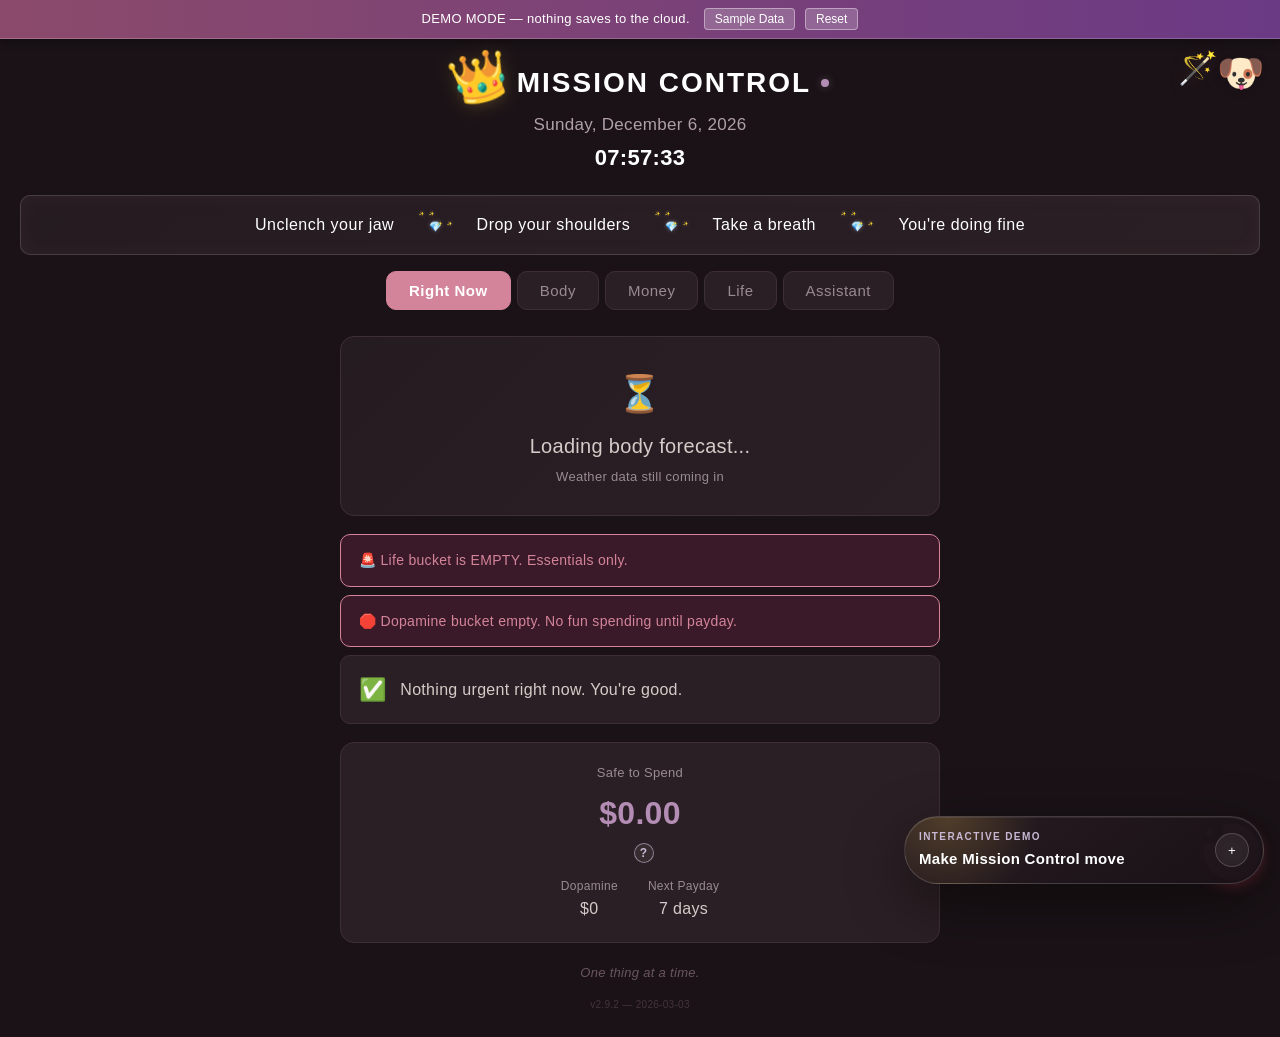
==== commit 915ae350: "Isolate demo mode and fix sample finance flows" ====
--- a/index.html
+++ b/index.html
@@ -3,7 +3,7 @@
 <head>
     <meta charset="UTF-8">
     <meta name="viewport" content="width=device-width, initial-scale=1.0">
-    <meta http-equiv="Content-Security-Policy" content="default-src 'self'; script-src 'self' 'unsafe-inline' https://cdn.jsdelivr.net; style-src 'self' 'unsafe-inline' https://fonts.googleapis.com; font-src 'self' https://fonts.gstatic.com; connect-src 'self' https://dtpcwammbcxdmhygwsth.supabase.co https://api.open-meteo.com https://air-quality-api.open-meteo.com; img-src 'self' data:; iframe-src https://calendar.google.com;">
+    <meta http-equiv="Content-Security-Policy" content="default-src 'self'; script-src 'self' 'unsafe-inline'; style-src 'self' 'unsafe-inline'; font-src 'self' data:; connect-src 'self' https://api.open-meteo.com https://air-quality-api.open-meteo.com; img-src 'self' data:;">
     <title>Demo MC — Mission Control Demo</title>
     <meta name="robots" content="noindex, nofollow">
     <meta name="googlebot" content="noindex, nofollow">
@@ -25,8 +25,7 @@
     <!-- Security pod — error capture, RLS probes, health monitoring -->
     <script src="security-pod.js"></script>
 
-    <!-- Lexend font - designed to reduce visual stress and boost reading speed -->
-    <link href="https://fonts.googleapis.com/css2?family=Lexend:wght@300;400;500;600;700&family=Quicksand:wght@500;600;700&display=swap" rel="stylesheet">
+    <!-- Demo stays local-only except weather, so typography falls back to local system fonts -->
 
     <style>
         * {
@@ -1762,6 +1761,10 @@
             background: #e8615f; 
             box-shadow: 0 0 8px rgba(232, 97, 95, 0.8), 0 0 16px rgba(232, 97, 95, 0.5);
             animation: health-pulse 2s infinite;
+        }
+        #security-health-badge.health-demo {
+            background: #b48db5;
+            box-shadow: 0 0 8px rgba(180, 141, 181, 0.38);
         }
         @keyframes health-pulse {
             0% { 
@@ -2524,7 +2527,7 @@
 
     <!-- ====== HEADER ====== -->
     <div class="header">
-        <h1><span class="header-crown">👑</span>MISSION CONTROL<span id="security-health-badge" class="health-error" title="Security Health: Unknown"></span></h1>
+        <h1><span class="header-crown">👑</span>MISSION CONTROL<span id="security-health-badge" class="health-demo" title="Demo mode: local playground. Weather is live; bank sync and cloud checks are off."></span></h1>
         <div class="date" id="today-date"></div>
         <div class="time" id="current-time"></div>
     </div>
@@ -3467,6 +3470,8 @@
     <!-- ====== JAVASCRIPT ====== -->
     <script>
         // ========== DATE & TIME ==========
+        const DEMO_LOCAL_PLAYGROUND = true;
+
         const today = new Date();
         const dateOptions = { weekday: 'long', year: 'numeric', month: 'long', day: 'numeric' };
         document.getElementById('today-date').textContent = today.toLocaleDateString('en-US', dateOptions);
@@ -3516,7 +3521,7 @@
 
             const today = new Date();
             const workData = loadData('work_schedule') || {};
-            const checklist = workData.checklist || [];
+            const checklist = Array.isArray(workData.checklist) ? workData.checklist : [];
 
             // Render month/year
             const monthNames = ['January', 'February', 'March', 'April', 'May', 'June', 'July', 'August', 'September', 'October', 'November', 'December'];
@@ -3530,20 +3535,31 @@
                 const dateStr = d.toISOString().slice(0, 10);
                 const dayLabel = ['Sun', 'Mon', 'Tue', 'Wed', 'Thu', 'Fri', 'Sat'][d.getDay()];
                 const dayOfMonth = d.getDate();
-                const entry = workData[dateStr] || '';
+                const entry = typeof workData[dateStr] === 'string' ? workData[dateStr] : '';
 
                 const dayEl = document.createElement('div');
                 dayEl.className = 'work-day' + (i === 0 ? ' today' : '');
-                dayEl.innerHTML = `
-                    <div class="work-day-label">${dayLabel}</div>
-                    <div class="work-day-date">${dayOfMonth}</div>
-                    <div class="work-day-entry ${entry ? '' : 'empty'}">${entry || '—'}</div>
-                `;
+
+                const labelEl = document.createElement('div');
+                labelEl.className = 'work-day-label';
+                labelEl.textContent = dayLabel;
+
+                const dateEl = document.createElement('div');
+                dateEl.className = 'work-day-date';
+                dateEl.textContent = String(dayOfMonth);
+
+                const entryEl = document.createElement('div');
+                entryEl.className = 'work-day-entry' + (entry ? '' : ' empty');
+                entryEl.textContent = entry || '—';
+
+                dayEl.appendChild(labelEl);
+                dayEl.appendChild(dateEl);
+                dayEl.appendChild(entryEl);
 
                 dayEl.addEventListener('click', () => {
                     const input = prompt(`Enter work status for ${dayLabel}, ${dayOfMonth}:`, entry);
                     if (input !== null) {
-                        workData[dateStr] = input;
+                        workData[dateStr] = input.trim();
                         saveData('work_schedule', workData);
                         renderWorkCalendar();
                     }
@@ -3557,21 +3573,35 @@
             checklist.forEach((item, idx) => {
                 const itemEl = document.createElement('div');
                 itemEl.className = 'work-checklist-item';
-                itemEl.innerHTML = `
-                    <input type="checkbox" ${item.done ? 'checked' : ''} onchange="toggleWorkChecklistItem(${idx}, event)">
-                    <span onclick="editWorkChecklistItem(${idx})">${item.text}</span>
-                    <button class="delete-btn" onclick="deleteWorkChecklistItem(${idx})">✕</button>
-                `;
+
+                const checkbox = document.createElement('input');
+                checkbox.type = 'checkbox';
+                checkbox.checked = !!item.done;
+                checkbox.addEventListener('change', (event) => toggleWorkChecklistItem(idx, event));
+
+                const label = document.createElement('span');
+                label.textContent = item.text || '';
+                label.addEventListener('click', () => editWorkChecklistItem(idx));
+
+                const button = document.createElement('button');
+                button.className = 'delete-btn';
+                button.type = 'button';
+                button.textContent = '✕';
+                button.addEventListener('click', () => deleteWorkChecklistItem(idx));
+
+                itemEl.appendChild(checkbox);
+                itemEl.appendChild(label);
+                itemEl.appendChild(button);
                 checklistEl.appendChild(itemEl);
             });
         }
 
         function addWorkChecklistItem() {
             const text = prompt('Add on-call task:');
-            if (text) {
+            if (text && text.trim()) {
                 const workData = loadData('work_schedule') || {};
-                if (!workData.checklist) workData.checklist = [];
-                workData.checklist.push({ text, done: false });
+                if (!Array.isArray(workData.checklist)) workData.checklist = [];
+                workData.checklist.push({ text: text.trim(), done: false });
                 saveData('work_schedule', workData);
                 renderWorkCalendar();
             }
@@ -3579,6 +3609,7 @@
 
         function editWorkChecklistItem(idx) {
             const workData = loadData('work_schedule') || {};
+            if (!Array.isArray(workData.checklist) || !workData.checklist[idx]) return;
             const item = workData.checklist[idx];
             const newText = prompt('Edit task:', item.text);
             if (newText !== null && newText.trim()) {
@@ -3590,6 +3621,7 @@
 
         function toggleWorkChecklistItem(idx, event) {
             const workData = loadData('work_schedule') || {};
+            if (!Array.isArray(workData.checklist) || !workData.checklist[idx]) return;
             const wasChecked = workData.checklist[idx].done;
             workData.checklist[idx].done = !workData.checklist[idx].done;
             saveData('work_schedule', workData);
@@ -3609,6 +3641,7 @@
         function deleteWorkChecklistItem(idx) {
             if (confirm('Delete this task?')) {
                 const workData = loadData('work_schedule') || {};
+                if (!Array.isArray(workData.checklist) || !workData.checklist[idx]) return;
                 workData.checklist.splice(idx, 1);
                 saveData('work_schedule', workData);
                 renderWorkCalendar();
@@ -3660,17 +3693,18 @@
             const alertsDiv = document.getElementById('rn-alerts');
             alertsDiv.innerHTML = '';
             const now = new Date();
+            normalizeBillStatuses();
 
             // Check for past-due bills (uses the real finBills array)
             const pastDue = finBills.filter(b => {
-                if (!b.dueDate || b.paid) return false;
+                if (!b.dueDate || b.status === 'processed') return false;
                 const due = new Date(b.dueDate + 'T00:00:00');
                 return due < now;
             });
 
             // Check for disconnect warnings (bills with ⚠ or DISCONNECT in name)
             const disconnectBills = finBills.filter(b =>
-                !b.paid && b.name && (b.name.includes('DISCONNECT') || b.name.includes('disconnect'))
+                b.status !== 'processed' && b.name && (b.name.includes('DISCONNECT') || b.name.includes('disconnect'))
             );
             disconnectBills.forEach(b => {
                 alertsDiv.innerHTML += '<div class="rightnow-alert">⚠️ ' + esc(b.name) + ' — ' + fmt$(b.amount) + '</div>';
@@ -3727,7 +3761,7 @@
             if (finBills && finBills.length > 0) {
                 const soon = new Date(now.getTime() + 2 * 24 * 60 * 60 * 1000);
                 finBills.forEach(b => {
-                    if (b.dueDate && !b.paid) {
+                    if (b.dueDate && b.status !== 'processed') {
                         const due = new Date(b.dueDate + 'T00:00:00');
                         if (due >= now && due <= soon) {
                             actions.push({ icon: '💸', text: 'Bill due soon: ' + b.name + ' ' + fmt$(b.amount) });
@@ -4332,6 +4366,32 @@
         // after the LAST save for each key, so rapid typing doesn't spam the database.
         // Each save also records a timestamp so we can resolve cloud vs local conflicts.
         var _syncTimers = {};
+
+        function setDemoHealthBadge() {
+            const badge = document.getElementById('security-health-badge');
+            if (!badge) return;
+            badge.className = 'health-demo';
+            badge.title = 'Demo mode: local playground. Weather is live; bank sync and cloud checks are off.';
+        }
+
+        function normalizeIncomeFrequency(value) {
+            if (!value) return '';
+            const normalized = String(value).trim().toLowerCase();
+            const freqMap = {
+                'weekly': 'Weekly',
+                'biweekly': 'Bi-weekly',
+                'bi-weekly': 'Bi-weekly',
+                'semi-monthly': 'Semi-monthly',
+                'monthly': 'Monthly',
+                'quarterly': 'Quarterly',
+                'yearly': 'Yearly',
+                'annually': 'Yearly',
+                'irregular': 'Irregular',
+                'per case': 'Per case'
+            };
+            return freqMap[normalized] || value;
+        }
+
         function saveData(key, value) {
             // Step 3: Security Pod Input Validation
             if (window.SecurityPod) {
@@ -4348,6 +4408,14 @@
             // Record when this key was last changed locally (for conflict resolution)
             localStorage.setItem('mc_ts_' + key, new Date().toISOString());
 
+            if (DEMO_LOCAL_PLAYGROUND) {
+                if (_syncTimers[key]) {
+                    clearTimeout(_syncTimers[key]);
+                    delete _syncTimers[key];
+                }
+                return;
+            }
+
             // Debounce: cancel any pending sync for this key, start a new 2-second timer
             if (_syncTimers[key]) clearTimeout(_syncTimers[key]);
             _syncTimers[key] = setTimeout(function() {
@@ -4358,6 +4426,10 @@
 
         // --- Push one key to Supabase (runs in background, won't block the page) ---
         async function syncToCloud(key, value) {
+            if (DEMO_LOCAL_PLAYGROUND) {
+                return false;
+            }
+
             // Step 4: Sync Journal entry
             let jid = null;
             if (window.SecurityPod) {
@@ -4428,6 +4500,10 @@
         // --- On startup: pull ALL data from Supabase into localStorage ---
         // This runs once when the page loads so all devices have the latest data
         async function syncFromCloud() {
+            if (DEMO_LOCAL_PLAYGROUND) {
+                return false;
+            }
+
             try {
                 const { data: { user } } = await supabaseClient.auth.getUser();
                 if (!user) {
@@ -4488,6 +4564,10 @@
         // --- One-time migration: push existing localStorage data to the cloud ---
         // Runs on first login if Supabase is empty but localStorage has data
         async function migrateLocalToCloud() {
+            if (DEMO_LOCAL_PLAYGROUND) {
+                return false;
+            }
+
             try {
                 const { data: { user } } = await supabaseClient.auth.getUser();
                 if (!user) return;
@@ -4583,31 +4663,7 @@
         }
 
         function syncBucketsToAccounts() {
-            if (finAccounts.length === 0) return;
-            const savings = finAccounts.find(a =>
-                a.type === 'Savings' || (a.name && a.name.toLowerCase().includes('saving'))
-            );
-            const checking = finAccounts.find(a =>
-                a.type === 'Checking' || (a.name && a.name.toLowerCase().includes('checking'))
-            );
-            if (savings) {
-                buckets.safety.balance = savings.balance;
-            }
-            if (checking) {
-                const checkingBal = checking.balance;
-                const currentBucketTotal = buckets.fixed.balance + buckets.life.balance + buckets.dopamine.balance;
-                const diff = checkingBal - currentBucketTotal;
-                if (Math.abs(diff) > 0.01) {
-                    buckets.life.balance += diff;
-                    if (buckets.life.balance < 0) {
-                        // Don't cascade the deficit into Dopamine — that silently wipes it.
-                        // Just zero Life and flag it so the user knows to log untracked spending.
-                        setStatus('info', 'Bank balance doesn\'t match bucket total — Life bucket adjusted. Log any untracked spending in the Log tab to reconcile.');
-                        buckets.life.balance = 0;
-                    }
-                }
-            }
-            saveBuckets();
+            return getBucketReconciliation();
         }
 
         // What type of form are we currently showing?
@@ -4992,6 +5048,42 @@
             return getDisplayBalance(getAccountByType('Checking'));
         }
 
+        function syncManualBalanceFields(account, balance) {
+            if (!account) return;
+            account.balance = balance;
+
+            if (
+                typeof account.availableBalance === 'number' ||
+                typeof account.postedBalance === 'number' ||
+                typeof account.pendingTotal === 'number'
+            ) {
+                const pending = typeof account.pendingTotal === 'number' ? account.pendingTotal : 0;
+                account.availableBalance = balance;
+                account.postedBalance = balance - pending;
+            }
+        }
+
+        function adjustCheckingBalance(delta) {
+            const checking = getAccountByType('Checking');
+            if (!checking || !Number.isFinite(delta)) return false;
+            syncManualBalanceFields(checking, getDisplayBalance(checking) + delta);
+            return true;
+        }
+
+        function getTrackedCheckingBucketTotal() {
+            return (buckets.fixed.balance || 0) + (buckets.life.balance || 0) + (buckets.dopamine.balance || 0);
+        }
+
+        function getBucketReconciliation() {
+            const checking = getCheckingBalance();
+            const tracked = getTrackedCheckingBucketTotal();
+            return {
+                checking: checking,
+                tracked: tracked,
+                diff: checking - tracked
+            };
+        }
+
         function getAccountDetailText(account) {
             const base = account.type || 'Account';
             if (typeof account.availableBalance !== 'number' && typeof account.postedBalance !== 'number') {
@@ -5012,8 +5104,8 @@
 
             const checking = getAccountByType('Checking');
             if (!checking || typeof checking.availableBalance !== 'number') {
-                if (intro) intro.textContent = 'Bank sync is temporarily paused.';
-                wrap.innerHTML = '<div class="bank-snapshot-card" style="grid-column:1 / -1;"><div class="bank-snapshot-note">Bank sync is local-only in this demo. Add an account balance manually, or connect your own data source later.</div></div>';
+                if (intro) intro.textContent = 'Local playground mode.';
+                wrap.innerHTML = '<div class="bank-snapshot-card" style="grid-column:1 / -1;"><div class="bank-snapshot-note">Live bank sync is off in this demo. Edit balances manually or load sample data to play with the math.</div></div>';
                 return;
             }
 
@@ -5022,9 +5114,13 @@
             const pending = typeof checking.pendingTotal === 'number' ? checking.pendingTotal : 0;
             const pendingCount = checking.pendingCount || 0;
             const manualPending = parseFloat(loadData('manual_pending') || '0');
+            const reconciliation = getBucketReconciliation();
+            const reconciliationNote = Math.abs(reconciliation.diff) > 0.01
+                ? '<div class="bank-snapshot-card" style="grid-column:1 / -1;"><div class="bank-snapshot-note">Bucket total for checking-backed money is ' + fmt$(reconciliation.tracked) + '. Checking shows ' + fmt$(reconciliation.checking) + '. Difference: ' + fmt$(reconciliation.diff) + '. Use Log Paycheck, Mark Bill Paid, Debt Payment, or Log Spending to reconcile the playground math.</div></div>'
+                : '';
 
             if (intro) {
-                intro.innerHTML = '<strong>Quick decode:</strong> the first number is what the app is currently going by. The others explain why your bank app may look different, without making you do mental gymnastics.';
+                intro.innerHTML = '<strong>Quick decode:</strong> this demo keeps bank-style fields for the UI, but the numbers are local playground data unless you edit them yourself.';
             }
 
             wrap.innerHTML =
@@ -5047,7 +5143,8 @@
               +   '<div class="bank-snapshot-label">Money Already Spoken For</div>'
               +   '<div class="bank-snapshot-value manual-value">' + fmt$(manualPending) + '</div>'
               +   '<div class="bank-snapshot-note">Checks, ACH, or transfers you know are already going out even if the bank feed has not caught up yet.</div>'
-              + '</div>';
+              + '</div>'
+              + reconciliationNote;
         }
 
         // Get next payday date object (or null)
@@ -5058,7 +5155,14 @@
 
         // Normalize bill statuses — call once before any bill rendering
         function normalizeBillStatuses() {
-            finBills.forEach(b => { if (!b.status) b.status = b.paid ? 'processed' : 'unpaid'; });
+            finBills.forEach(b => {
+                if (b.status === 'paid') {
+                    b.status = 'processed';
+                    b.paid = true;
+                } else if (!b.status) {
+                    b.status = b.paid ? 'processed' : 'unpaid';
+                }
+            });
         }
 
         function normalizeRecurringLabel(value) {
@@ -5330,6 +5434,7 @@
             const billsBeforePayday = nextPayday ? upcoming14.filter(b => b._projected <= nextPayday) : upcoming14;
             const totalBeforePayday = billsBeforePayday.reduce((sum, b) => sum + (b.amount || 0), 0);
             const safeToSpend = balance - totalBeforePayday - manualPending;
+            saveData('safe_to_spend', safeToSpend);
 
             // Overdue bills
             const overdueBills = getOverdueBills();
@@ -5816,6 +5921,7 @@
             const payment = parseFloat(amount);
             if (isNaN(payment) || payment <= 0) { alert('Enter a positive number'); return; }
             debt.currentBalance = Math.max(0, debt.currentBalance - payment);
+            const checkingChanged = adjustCheckingBalance(-payment);
             // Log it as a transaction too
             const genId = () => Date.now().toString(36) + Math.random().toString(36).slice(2, 6);
             finTransactions.push({
@@ -5827,6 +5933,7 @@
             });
             saveData('fin_debts', finDebts);
             saveData('fin_transactions', finTransactions);
+            if (checkingChanged) saveData('fin_accounts', finAccounts);
             renderFinance();
         }
 
@@ -6107,7 +6214,7 @@
         // e.g. $2100 bi-weekly = $2100 * 26 / 12 = $4,550/month
         function toMonthly(amount, frequency) {
             if (!frequency) return amount; // no frequency set = assume monthly
-            const f = frequency.toLowerCase();
+            const f = normalizeIncomeFrequency(frequency).toLowerCase();
             if (f === 'weekly') return amount * 52 / 12;
             if (f === 'bi-weekly') return amount * 26 / 12;
             if (f === 'semi-monthly') return amount * 2;
@@ -6162,13 +6269,27 @@
             if (input === null) return;
             const paidAmount = parseFloat(input);
             if (isNaN(paidAmount) || paidAmount <= 0) { alert('Enter a valid dollar amount'); return; }
-            // Mark as PENDING — waiting for bank to confirm
-            bill.status = 'pending';
+            // Demo mode is local-only, so marking paid also updates the local checking balance.
+            bill.status = 'processed';
             bill.paid = true;
             bill.paidAmount = paidAmount;
             bill.paidDate = new Date().toISOString().split('T')[0];
-            // NO manual deduction — bank balance from SimpleFIN is the source of truth
+            bill.paidBy = 'manual';
+            bill.demoCheckingAdjusted = true;
+
+            const checkingChanged = adjustCheckingBalance(-paidAmount);
+            const genId = () => Date.now().toString(36) + Math.random().toString(36).slice(2, 6);
+            finTransactions.push({
+                id: genId(),
+                description: 'Bill paid: ' + bill.name,
+                amount: -paidAmount,
+                category: 'Bills',
+                date: bill.paidDate
+            });
+
             saveData('fin_bills', finBills);
+            saveData('fin_transactions', finTransactions);
+            if (checkingChanged) saveData('fin_accounts', finAccounts);
             renderFinance();
         }
 
@@ -6177,6 +6298,13 @@
             const bill = finBills.find(b => b.id === id);
             if (!bill) return;
             bill.status = 'processed';
+            if (!bill.demoCheckingAdjusted) {
+                const paidAmount = bill.paidAmount || bill.amount;
+                if (adjustCheckingBalance(-paidAmount)) {
+                    bill.demoCheckingAdjusted = true;
+                    saveData('fin_accounts', finAccounts);
+                }
+            }
             saveData('fin_bills', finBills);
             renderFinance();
         }
@@ -6185,11 +6313,16 @@
             const bill = finBills.find(b => b.id === id);
             if (!bill) return;
             if (!confirm('Move ' + bill.name + ' back to unpaid?')) return;
+            const paidAmount = bill.paidAmount || bill.amount;
+            if (bill.demoCheckingAdjusted && adjustCheckingBalance(paidAmount)) {
+                saveData('fin_accounts', finAccounts);
+            }
             bill.status = 'unpaid';
             bill.paid = false;
             delete bill.paidAmount;
             delete bill.paidDate;
             delete bill.paidBy;
+            delete bill.demoCheckingAdjusted;
             saveData('fin_bills', finBills);
             renderFinance();
         }
@@ -6402,8 +6535,11 @@
                 if (!name) { alert('Give the account a name'); return; }
                 if (editingId) {
                     const a = finAccounts.find(x => x.id === editingId);
-                    if (a) { a.name = name; a.type = type; a.balance = balance; }
-                    // (bucket sync happens automatically via syncBucketsToAccounts in renderFinance)
+                    if (a) {
+                        a.name = name;
+                        a.type = type;
+                        syncManualBalanceFields(a, balance);
+                    }
                 } else {
                     finAccounts.push({ id: genId(), name, type, balance });
                 }
@@ -6429,7 +6565,7 @@
             } else if (currentFormType === 'income') {
                 const source = document.getElementById('ff-name').value.trim();
                 const amount = parseFloat(document.getElementById('ff-amount').value) || 0;
-                const frequency = document.getElementById('ff-frequency').value;
+                const frequency = normalizeIncomeFrequency(document.getElementById('ff-frequency').value);
                 const nextDate = document.getElementById('ff-date').value;
                 if (!source) { alert('Name the income source'); return; }
                 if (editingId) {
@@ -6626,7 +6762,7 @@
         // --- LOAD ALL CHECKBOXES ---
         function loadCheckboxes() {
             const states = loadData('checkboxes');
-            if (!states) return;
+            if (!Array.isArray(states)) return;
             const boxes = document.querySelectorAll('.todo-item input[type="checkbox"]');
             boxes.forEach((box, i) => {
                 if (states[i] !== undefined) box.checked = states[i];
@@ -6644,7 +6780,7 @@
         // --- LOAD ALL TEXT AREAS ---
         function loadTextAreas() {
             const texts = loadData('textareas');
-            if (!texts) return;
+            if (!Array.isArray(texts)) return;
             const areas = document.querySelectorAll('.note-box, .brain-dump-box');
             areas.forEach((a, i) => {
                 if (texts[i] !== undefined) a.value = texts[i];
@@ -7046,7 +7182,7 @@
         // ========================================================================
         // Floating button — one click logs current time + optional label
 
-        let timestamps = loadData('timestamps') || [];
+        let timestamps = Array.isArray(loadData('timestamps')) ? loadData('timestamps') : [];
 
         // --- Log a timestamp ---
         function logTimestamp() {
@@ -7137,13 +7273,10 @@
 
         // --- Browser online / offline detection ---
         window.addEventListener('offline', () => {
-            setStatus('offline', 'Offline — running on saved data. Changes will sync when reconnected.');
+            setStatus('offline', 'Offline — demo still works locally. Weather will refresh when you reconnect.');
         });
         window.addEventListener('online', () => {
-            setStatus('ok', 'Back online — syncing...', true);
-            // Re-fetch everything that might have been stale
-            syncFromCloud();
-            fetchBankBalances();
+            setStatus('ok', 'Back online — refreshing weather.', true);
             getWeather();
             getPollen();
         });
@@ -7327,12 +7460,14 @@
             nextNextPay.setDate(nextNextPay.getDate() + bucketSettings.payFrequency);
 
             let needed = 0;
+            normalizeBillStatuses();
             finBills.filter(b => {
                 // Use status field (new format) — only skip bills confirmed paid by bank
                 if (b.status === 'processed') return false;  // bank confirmed, done
                 if (b.status) return true;                   // unpaid or pending — money must be there
                 return !b.paid;                              // old format fallback
             }).forEach(b => {
+                if (!b.dueDate) return;
                 const due = new Date(b.dueDate + 'T00:00:00');
                 // If bill is due before next next payday, it needs to be covered NOW
                 if (due <= nextNextPay) {
@@ -7348,7 +7483,7 @@
             const title = document.getElementById('fin-form-title');
             const fields = document.getElementById('fin-form-fields');
             const todayStr = new Date().toISOString().split('T')[0];
-            const fixedNeeded = calcFixedNeeded();
+            const fixedNeeded = Math.max(0, calcFixedNeeded() - (buckets.fixed.balance || 0));
 
             title.textContent = '💰 Log Paycheck';
             fields.innerHTML = `
@@ -7361,7 +7496,7 @@
                 <div style="background:#1a1216; border-radius:8px; padding:12px; margin:10px 0;">
                     <p style="font-size:12px; color:#9a8a92; margin-bottom:8px;">Here's how it'll split:</p>
                     <div style="font-size:13px; color:#d4ccc8; line-height:1.8;" id="paycheck-preview">
-                        <div>🔴 <strong>Fixed (bills):</strong> <span style="color:#d4849a;">$${fixedNeeded.toFixed(2)}</span></div>
+                        <div>🔴 <strong>Fixed (still needed):</strong> <span style="color:#d4849a;">$${fixedNeeded.toFixed(2)}</span></div>
                         <div>🟢 <strong>Safety:</strong> <span style="color:#b48db5;">$${bucketSettings.safetyAmount.toFixed(2)}</span></div>
                         <div>🟡 <strong>Life:</strong> <span style="color:#e8b84b;">$${bucketSettings.lifeBudget.toFixed(2)}</span></div>
                         <div>🟣 <strong>Dopamine:</strong> <span style="color:#BA55D3;">leftover</span></div>
@@ -7392,7 +7527,7 @@
 
         // --- Calculate how a paycheck splits across buckets ---
         function calculatePaycheckSplit(amount) {
-            const fixedNeeded = calcFixedNeeded();
+            const fixedNeeded = Math.max(0, calcFixedNeeded() - (buckets.fixed.balance || 0));
             let remaining = amount;
             let shortfall = 0;
 
@@ -7523,6 +7658,7 @@
 
         // --- Render the Check-the-Stove page ---
         function renderStove() {
+            normalizeBillStatuses();
             // Life bucket balance
             const lifeEl = document.getElementById('stove-life');
             lifeEl.textContent = fmt$(buckets.life.balance);
@@ -7534,7 +7670,9 @@
             dopEl.style.color = buckets.dopamine.balance <= 0 ? '#d4849a' : buckets.dopamine.balance < 50 ? '#e8b84b' : '#BA55D3';
 
             // Bills covered through — find the last bill that Fixed can cover
-            const unpaidBills = finBills.filter(b => !b.paid).sort((a, b) => new Date(a.dueDate) - new Date(b.dueDate));
+            const unpaidBills = finBills
+                .filter(b => b.status !== 'processed')
+                .sort((a, b) => new Date(a.dueDate) - new Date(b.dueDate));
             let coveredThrough = '—';
             let runningTotal = 0;
             for (const bill of unpaidBills) {
@@ -7546,7 +7684,7 @@
                     break;
                 }
             }
-            if (unpaidBills.length === 0 || (finBills.length > 0 && finBills.every(b => b.paid))) {
+            if (unpaidBills.length === 0 || (finBills.length > 0 && finBills.every(b => b.status === 'processed'))) {
                 coveredThrough = 'All paid!';
             }
             document.getElementById('stove-bills-covered').textContent = coveredThrough;
@@ -7714,25 +7852,40 @@
                 saveData('automation_fix_v2_1', true);
             }
 
-            if (finBills.length === 0) return;
-
-            let changed = false;
+            let billsChanged = false;
+            let incomeChanged = false;
 
             // Step 1: Make sure every bill has a status field
             // (old format used paid:true/false, new format uses status string)
             finBills.forEach(b => {
                 if (!b.status) {
                     b.status = b.paid ? 'processed' : 'unpaid';
-                    changed = true;
+                    billsChanged = true;
+                } else if (b.status === 'paid') {
+                    b.status = 'processed';
+                    billsChanged = true;
                 }
                 const normalizedRecurring = normalizeRecurringLabel(b.recurring);
                 if (b.recurring !== normalizedRecurring) {
                     b.recurring = normalizedRecurring;
-                    changed = true;
+                    billsChanged = true;
                 }
             });
 
-            if (changed) saveData('fin_bills', finBills);
+            finIncome.forEach(i => {
+                if (!i.source && i.name) {
+                    i.source = i.name;
+                    incomeChanged = true;
+                }
+                const normalizedFrequency = normalizeIncomeFrequency(i.frequency);
+                if (normalizedFrequency && i.frequency !== normalizedFrequency) {
+                    i.frequency = normalizedFrequency;
+                    incomeChanged = true;
+                }
+            });
+
+            if (billsChanged) saveData('fin_bills', finBills);
+            if (incomeChanged) saveData('fin_income', finIncome);
         }
 
         // --- APPLY BANK DATA — shared processing used by all data sources ---
@@ -7831,6 +7984,13 @@
         // --- FETCH BANK BALANCES ---
         // Priority: 1) Local Python server  2) GitHub Actions cloud sync (Supabase)  3) stale warning
         async function fetchBankBalances(manual = false) {
+            if (DEMO_LOCAL_PLAYGROUND) {
+                if (manual) {
+                    setStatus('info', 'Bank sync is off in demo mode. Edit balances manually or load sample data.', true);
+                }
+                return false;
+            }
+
             if (manual) setStatus('info', 'Refreshing bank data...');
             // ── 1. Try local server (PC only, freshest data) ─────────────────
             try {
@@ -7918,7 +8078,7 @@
                 // Update checking account balance
                 const checking = finAccounts.find(a => a.type === 'Checking' || (a.name && a.name.toLowerCase().includes('checking')));
                 if (checking) {
-                    checking.balance += amount;
+                    syncManualBalanceFields(checking, getDisplayBalance(checking) + amount);
                     saveData('fin_accounts', finAccounts);
                 }
 
@@ -7972,7 +8132,7 @@
                 // Also deduct from checking
                 const checking = finAccounts.find(a => a.type === 'Checking' || (a.name && a.name.toLowerCase().includes('checking')));
                 if (checking) {
-                    checking.balance -= amount;
+                    syncManualBalanceFields(checking, getDisplayBalance(checking) - amount);
                     saveData('fin_accounts', finAccounts);
                 }
 
@@ -8038,7 +8198,7 @@
 
             // Checking balance only (not combined with savings)
             const rnChecking = finAccounts.find(a => a.type === 'Checking' || (a.name && a.name.toLowerCase().includes('checking')));
-            const rnCheckBal = rnChecking ? rnChecking.balance : 0;
+            const rnCheckBal = rnChecking ? getDisplayBalance(rnChecking) : 0;
             safeSet('fin-checking-balance', fmt$(rnCheckBal), 'fs-value' + (rnCheckBal < 0 ? ' negative' : ''));
 
             // Spendable = Life + Dopamine buckets (what you can actually spend)
@@ -8077,6 +8237,7 @@
                         delete b.paidAmount; // clear payment info
                         delete b.paidDate;
                         delete b.paidBy;
+                        delete b.demoCheckingAdjusted;
                         // Advance the due date to this month (same day, new month)
                         if (b.dueDate) {
                             const oldDue = new Date(b.dueDate + 'T00:00:00');
@@ -8123,25 +8284,43 @@
             }
 
             // ----- 4. AUTO-MARK AUTOPAY BILLS -----
-            // If a bill is set to auto-pay and its due date has passed (or is today),
-            // mark it as PENDING — the bank handles the money, we just track it.
-            // NO balance deductions — SimpleFIN bank balance is the source of truth.
+            // In demo local mode, auto-pay behaves like a local bank action:
+            // mark it processed and deduct it once from checking.
             let autopayCount = 0;
+            let autopayCheckingChanged = false;
+            let autopayTransactionsChanged = false;
+            const genId = () => Date.now().toString(36) + Math.random().toString(36).slice(2, 6);
             finBills.forEach(b => {
                 if (b.autoPay && b.status === 'unpaid' && b.dueDate) {
                     const due = new Date(b.dueDate + 'T00:00:00');
                     if (due <= today) {
                         b.paid = true;
-                        b.status = 'pending'; // pending until confirmed by bank
+                        b.status = DEMO_LOCAL_PLAYGROUND ? 'processed' : 'pending';
                         b.paidAmount = b.amount;
                         b.paidDate = due.toISOString().split('T')[0];
                         b.paidBy = 'autopay';
+                        if (DEMO_LOCAL_PLAYGROUND && !b.demoCheckingAdjusted) {
+                            if (adjustCheckingBalance(-(b.paidAmount || 0))) {
+                                autopayCheckingChanged = true;
+                            }
+                            b.demoCheckingAdjusted = true;
+                            finTransactions.push({
+                                id: genId(),
+                                description: 'Auto-pay bill: ' + b.name,
+                                amount: -(b.paidAmount || 0),
+                                category: 'Bills',
+                                date: b.paidDate
+                            });
+                            autopayTransactionsChanged = true;
+                        }
                         autopayCount++;
                     }
                 }
             });
             if (autopayCount > 0) {
                 saveData('fin_bills', finBills);
+                if (autopayCheckingChanged) saveData('fin_accounts', finAccounts);
+                if (autopayTransactionsChanged) saveData('fin_transactions', finTransactions);
                 changed = true;
             }
 
@@ -8202,56 +8381,9 @@
         async function initApp() {
             // Setup back-to-top button (global across all tabs)
             setupBackToTop();
-
-            // Step 0: Install security pod (catches errors from this point on)
-            if (window.SecurityPod) {
-                SecurityPod.install({
-                    supabaseClient: supabaseClient,
-                    supabaseUrl: SUPABASE_URL,
-                    supabaseAnonKey: SUPABASE_ANON_KEY,
-                    setStatus: setStatus,
-                    onHealthChange: refreshHealthUI
-                });
-
-                // Trigger initial health check UI
-                refreshHealthUI(SecurityPod.getHealth());
-
-                // Run RLS probe in background
-                SecurityPod.probeRLS();
-
-                // Flush any buffered logs from last session
-                SecurityPod.flushLogs();
-            }
-
-            // Step 1: Check if logged in — redirect to login if not
-            try {
-                const { data: { user } } = await supabaseClient.auth.getUser();
-                if (!user) {
-                    window.location.href = 'login.html';
-                    return;
-                }
-                const cloudHadData = await syncFromCloud();
-                if (!cloudHadData) {
-                    await migrateLocalToCloud();
-                }
-            } catch (e) {
-                console.log('Auth check failed:', e.message);
-                window.location.href = 'login.html';
-                return;
-            }
-
-            // Step 1.5: Verify database security (runs in background, doesn't block app)
-            if (window.SecurityPod) {
-                SecurityPod.probeRLS().then(function(result) {
-                    if (!result.passed) {
-                        // setStatus('error', 'Security check failed — some database protections may be missing. Check console.'); // Demo: suppress RLS probe failure
-                    }
-                    // Flush any buffered log entries to cloud
-                    SecurityPod.flushLogs();
-                });
-            }
-
-            // Step 2: Re-read data from localStorage (cloud sync may have updated it)
+            setDemoHealthBadge();
+
+            // Demo mode is local-only: load playground state and skip auth/cloud/bank boot.
             finAccounts = loadData('fin_accounts') || [];
             finBills = loadData('fin_bills') || [];
             finIncome = loadData('fin_income') || [];
@@ -8264,7 +8396,6 @@
             runBillMigrations();
             runAutomations();
 
-            await fetchBankBalances();
             getWeather();
             getPollen();
 
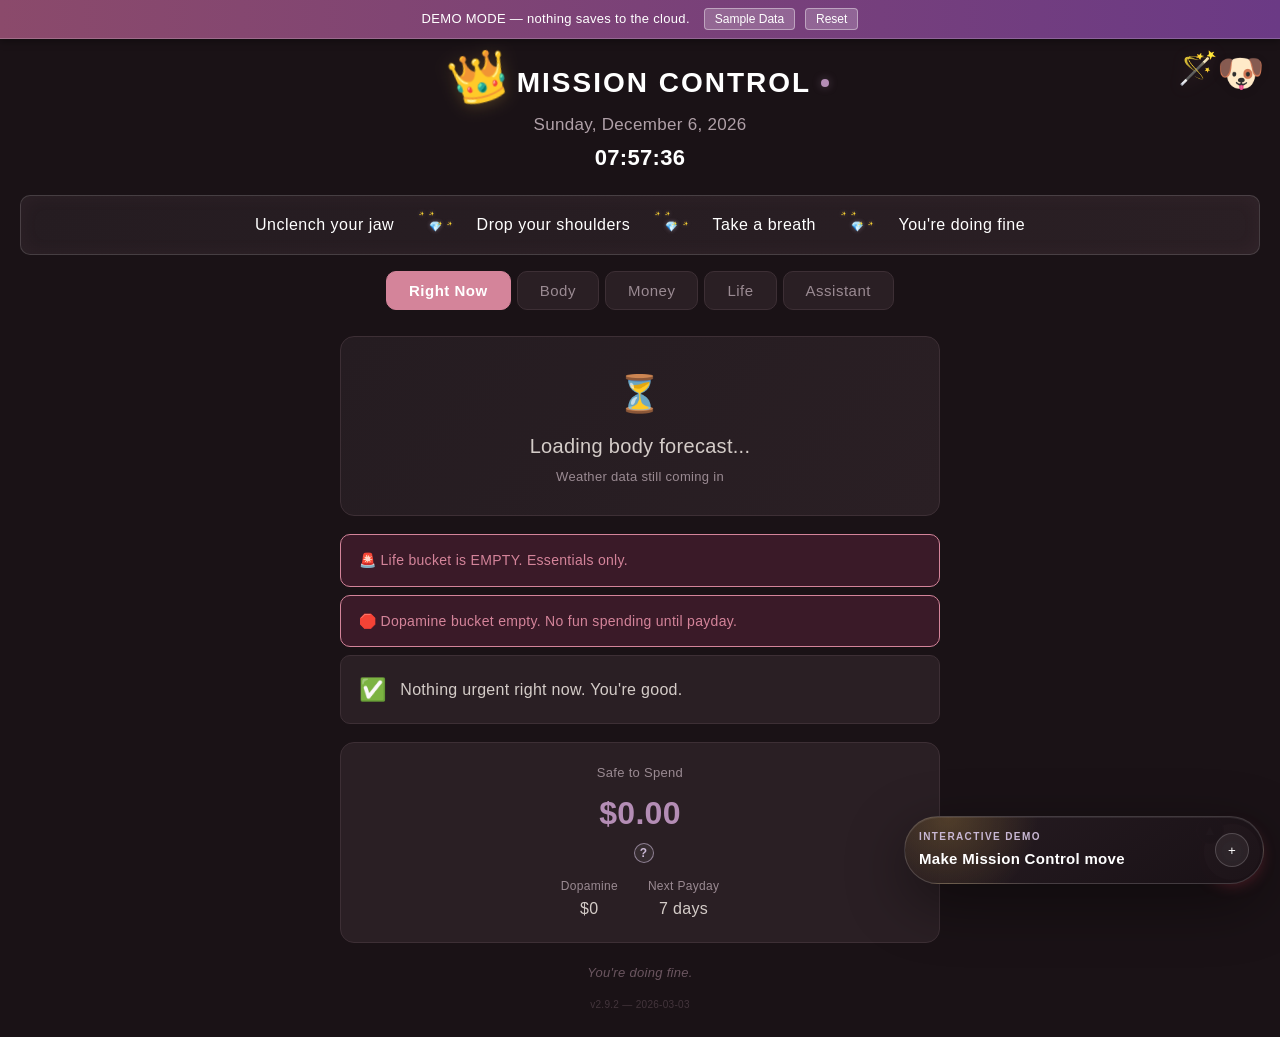
==== commit 9a1c7e1d: "Sanitize existing XSS payloads in work checklist on load Strips HTML tags from any checklist item te" ====
--- a/index.html
+++ b/index.html
@@ -3522,6 +3522,20 @@
             const today = new Date();
             const workData = loadData('work_schedule') || {};
             const checklist = Array.isArray(workData.checklist) ? workData.checklist : [];
+
+            // Clean up any XSS payloads saved from an earlier vulnerable version.
+            // Strips anything that looks like an HTML tag so old bad data can't bite us.
+            let sanitizerTouched = false;
+            checklist.forEach(item => {
+                if (item && typeof item.text === 'string' && /<[^>]+>/.test(item.text)) {
+                    item.text = item.text.replace(/<[^>]+>/g, '').trim() || '(cleared)';
+                    sanitizerTouched = true;
+                }
+            });
+            if (sanitizerTouched) {
+                workData.checklist = checklist;
+                saveData('work_schedule', workData);
+            }
 
             // Render month/year
             const monthNames = ['January', 'February', 'March', 'April', 'May', 'June', 'July', 'August', 'September', 'October', 'November', 'December'];
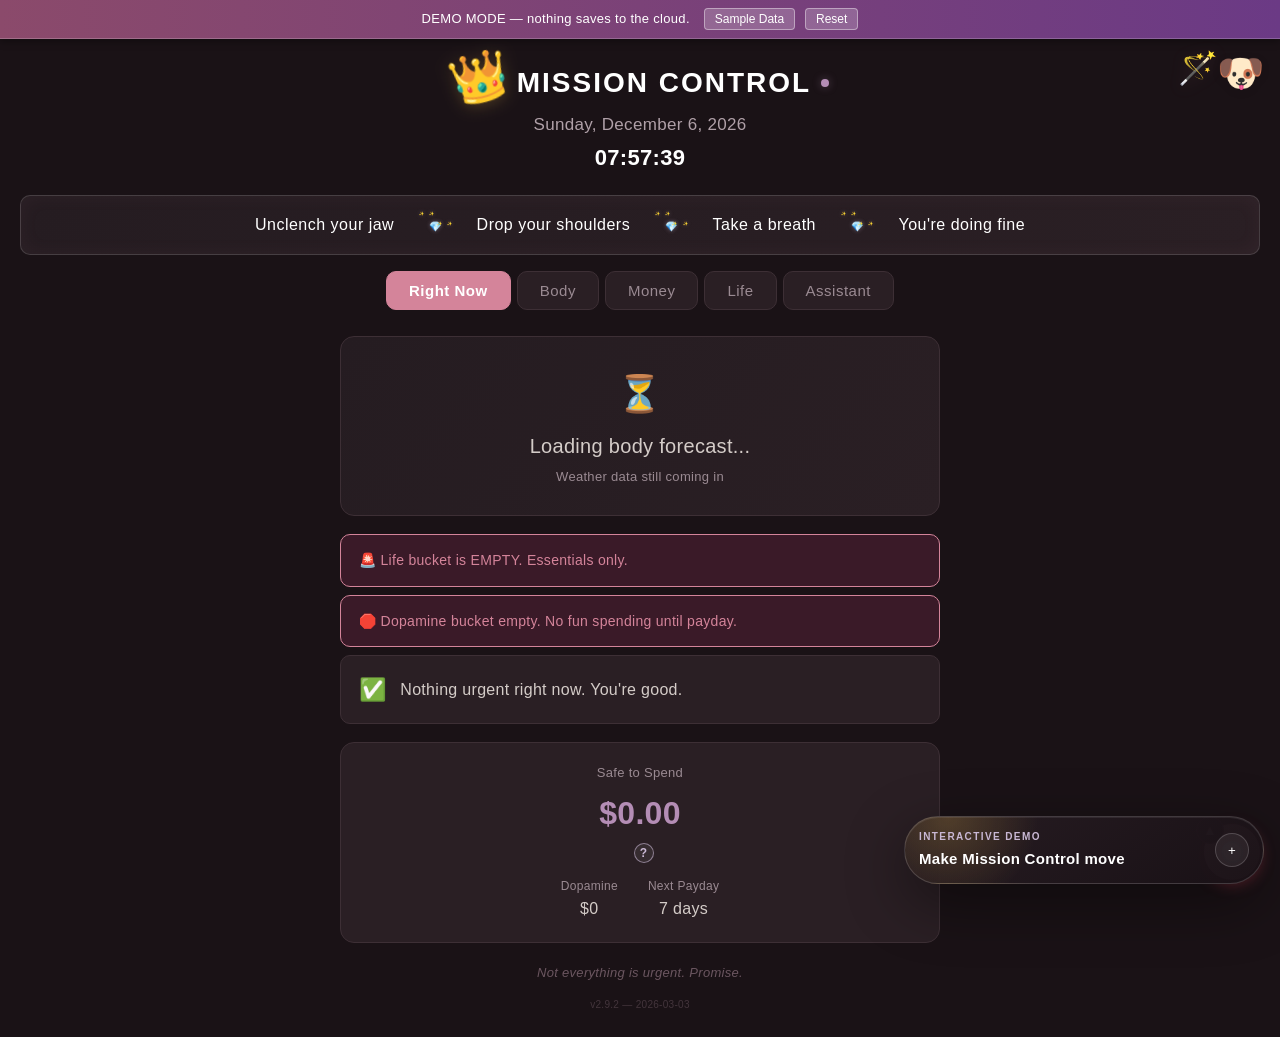
==== commit a667a00b: "Sanitizer also cleans XSS from calendar day entries Previous sanitizer only covered checklist items," ====
--- a/index.html
+++ b/index.html
@@ -3529,6 +3529,14 @@
             checklist.forEach(item => {
                 if (item && typeof item.text === 'string' && /<[^>]+>/.test(item.text)) {
                     item.text = item.text.replace(/<[^>]+>/g, '').trim() || '(cleared)';
+                    sanitizerTouched = true;
+                }
+            });
+            // Also clean calendar day entries (stored as workData['2026-04-23'] etc.)
+            Object.keys(workData).forEach(key => {
+                if (key === 'checklist') return;
+                if (typeof workData[key] === 'string' && /<[^>]+>/.test(workData[key])) {
+                    workData[key] = workData[key].replace(/<[^>]+>/g, '').trim();
                     sanitizerTouched = true;
                 }
             });
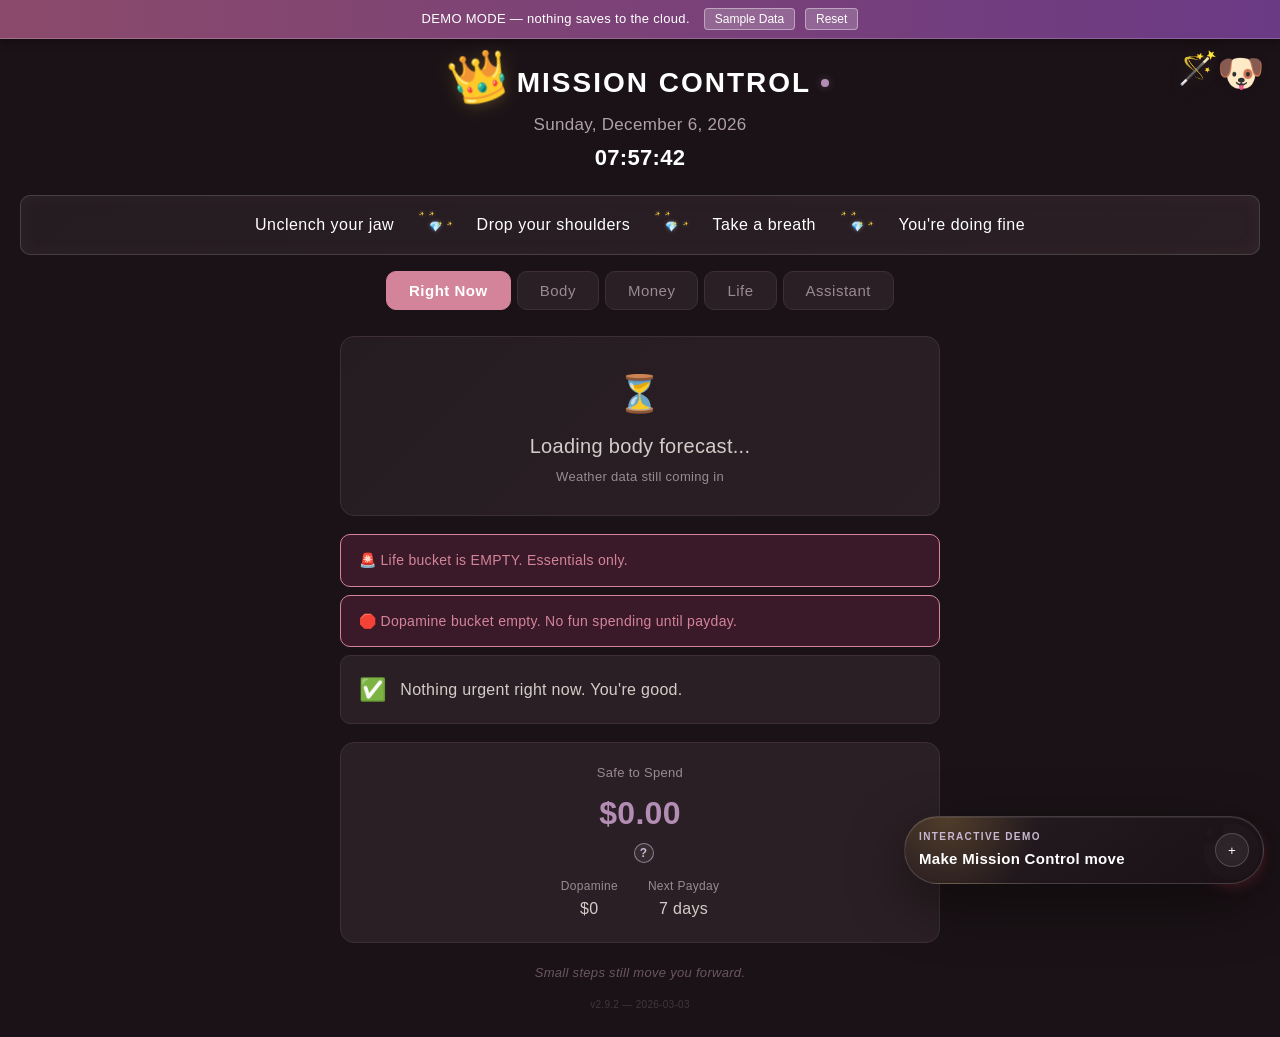
==== commit 2c7adfb6: "Lock debt badgeClass to safe characters only The debt type field was lowercased and had spaces repla" ====
--- a/index.html
+++ b/index.html
@@ -3513,6 +3513,100 @@
         }
 
         // ========== WORK CALENDAR ==========
+        function sanitizeWorkText(value, maxLen) {
+            if (value == null) return '';
+            const cleaned = String(value)
+                .replace(/<[^>]*>/g, ' ')
+                .replace(/[\u0000-\u001F\u007F]+/g, ' ')
+                .replace(/\s+/g, ' ')
+                .trim();
+            if (!maxLen || cleaned.length <= maxLen) return cleaned;
+            return cleaned.slice(0, maxLen).trim();
+        }
+
+        function loadWorkScheduleSafe() {
+            try {
+                const raw = localStorage.getItem('mc_work_schedule');
+                if (!raw) return null;
+                // If this blob got stuffed with giant junk during testing, don't even parse it.
+                if (raw.length > 25000) {
+                    console.warn('WORK SCHEDULE RESET: payload too large');
+                    localStorage.removeItem('mc_work_schedule');
+                    return null;
+                }
+                return JSON.parse(raw);
+            } catch (err) {
+                console.warn('WORK SCHEDULE RESET:', err);
+                localStorage.removeItem('mc_work_schedule');
+                return null;
+            }
+        }
+
+        function normalizeWorkSchedule(raw) {
+            if (raw == null) {
+                return { data: { checklist: [] }, changed: false };
+            }
+
+            if (typeof raw !== 'object' || Array.isArray(raw)) {
+                return { data: { checklist: [] }, changed: true };
+            }
+
+            const normalized = { checklist: [] };
+            let changed = false;
+
+            if (!Array.isArray(raw.checklist)) {
+                changed = true;
+            } else {
+                if (raw.checklist.length > 40) changed = true;
+                raw.checklist.slice(0, 40).forEach(item => {
+                    let text = '';
+                    let done = false;
+
+                    if (typeof item === 'string') {
+                        text = sanitizeWorkText(item, 140);
+                        changed = true;
+                    } else if (item && typeof item === 'object' && !Array.isArray(item)) {
+                        text = sanitizeWorkText(item.text, 140);
+                        done = !!item.done;
+                        if (item.text !== text || !!item.done !== done || Object.keys(item).some(key => key !== 'text' && key !== 'done')) {
+                            changed = true;
+                        }
+                    } else {
+                        changed = true;
+                        return;
+                    }
+
+                    if (!text) {
+                        changed = true;
+                        return;
+                    }
+
+                    normalized.checklist.push({ text, done });
+                });
+            }
+
+            const rawKeys = Object.keys(raw);
+            if (rawKeys.length > 120) changed = true;
+            rawKeys.slice(0, 120).forEach(key => {
+                if (key === 'checklist') return;
+                if (!/^\d{4}-\d{2}-\d{2}$/.test(key)) {
+                    changed = true;
+                    return;
+                }
+
+                const value = sanitizeWorkText(raw[key], 80);
+                if (!value) {
+                    if (raw[key]) changed = true;
+                    return;
+                }
+
+                normalized[key] = value;
+                if (raw[key] !== value) changed = true;
+            });
+
+            return { data: normalized, changed };
+        }
+
         function renderWorkCalendar() {
             const monthEl = document.getElementById('work-month');
             const cal = document.getElementById('work-calendar');
@@ -3520,28 +3614,10 @@
             if (!cal || !monthEl || !checklistEl) return;
 
             const today = new Date();
-            const workData = loadData('work_schedule') || {};
-            const checklist = Array.isArray(workData.checklist) ? workData.checklist : [];
-
-            // Clean up any XSS payloads saved from an earlier vulnerable version.
-            // Strips anything that looks like an HTML tag so old bad data can't bite us.
-            let sanitizerTouched = false;
-            checklist.forEach(item => {
-                if (item && typeof item.text === 'string' && /<[^>]+>/.test(item.text)) {
-                    item.text = item.text.replace(/<[^>]+>/g, '').trim() || '(cleared)';
-                    sanitizerTouched = true;
-                }
-            });
-            // Also clean calendar day entries (stored as workData['2026-04-23'] etc.)
-            Object.keys(workData).forEach(key => {
-                if (key === 'checklist') return;
-                if (typeof workData[key] === 'string' && /<[^>]+>/.test(workData[key])) {
-                    workData[key] = workData[key].replace(/<[^>]+>/g, '').trim();
-                    sanitizerTouched = true;
-                }
-            });
-            if (sanitizerTouched) {
-                workData.checklist = checklist;
+            const normalized = normalizeWorkSchedule(loadWorkScheduleSafe());
+            const workData = normalized.data;
+            const checklist = workData.checklist;
+            if (normalized.changed) {
                 saveData('work_schedule', workData);
             }
 
@@ -3581,7 +3657,12 @@
                 dayEl.addEventListener('click', () => {
                     const input = prompt(`Enter work status for ${dayLabel}, ${dayOfMonth}:`, entry);
                     if (input !== null) {
-                        workData[dateStr] = input.trim();
+                        const cleaned = sanitizeWorkText(input, 80);
+                        if (cleaned) {
+                            workData[dateStr] = cleaned;
+                        } else {
+                            delete workData[dateStr];
+                        }
                         saveData('work_schedule', workData);
                         renderWorkCalendar();
                     }
@@ -3620,30 +3701,31 @@
 
         function addWorkChecklistItem() {
             const text = prompt('Add on-call task:');
-            if (text && text.trim()) {
-                const workData = loadData('work_schedule') || {};
-                if (!Array.isArray(workData.checklist)) workData.checklist = [];
-                workData.checklist.push({ text: text.trim(), done: false });
+            const cleaned = sanitizeWorkText(text, 140);
+            if (cleaned) {
+                const workData = normalizeWorkSchedule(loadWorkScheduleSafe()).data;
+                workData.checklist.push({ text: cleaned, done: false });
                 saveData('work_schedule', workData);
                 renderWorkCalendar();
             }
         }
 
         function editWorkChecklistItem(idx) {
-            const workData = loadData('work_schedule') || {};
-            if (!Array.isArray(workData.checklist) || !workData.checklist[idx]) return;
+            const workData = normalizeWorkSchedule(loadWorkScheduleSafe()).data;
+            if (!workData.checklist[idx]) return;
             const item = workData.checklist[idx];
             const newText = prompt('Edit task:', item.text);
-            if (newText !== null && newText.trim()) {
-                workData.checklist[idx].text = newText.trim();
+            const cleaned = sanitizeWorkText(newText, 140);
+            if (cleaned) {
+                workData.checklist[idx].text = cleaned;
                 saveData('work_schedule', workData);
                 renderWorkCalendar();
             }
         }
 
         function toggleWorkChecklistItem(idx, event) {
-            const workData = loadData('work_schedule') || {};
-            if (!Array.isArray(workData.checklist) || !workData.checklist[idx]) return;
+            const workData = normalizeWorkSchedule(loadWorkScheduleSafe()).data;
+            if (!workData.checklist[idx]) return;
             const wasChecked = workData.checklist[idx].done;
             workData.checklist[idx].done = !workData.checklist[idx].done;
             saveData('work_schedule', workData);
@@ -3662,8 +3744,8 @@
 
         function deleteWorkChecklistItem(idx) {
             if (confirm('Delete this task?')) {
-                const workData = loadData('work_schedule') || {};
-                if (!Array.isArray(workData.checklist) || !workData.checklist[idx]) return;
+                const workData = normalizeWorkSchedule(loadWorkScheduleSafe()).data;
+                if (!workData.checklist[idx]) return;
                 workData.checklist.splice(idx, 1);
                 saveData('work_schedule', workData);
                 renderWorkCalendar();
@@ -5876,8 +5958,9 @@
                     payoff.months === 0 ? 'Paid off!' :
                     (payoff.months > 12 ? Math.floor(payoff.months/12) + 'yr ' + (payoff.months%12) + 'mo' : payoff.months + ' months');
 
-                // Badge class based on type
-                const badgeClass = (d.type || '').toLowerCase().replace(/\s+/g, '-');
+                // Badge class based on type — strict allowlist (a-z, 0-9, dash) so user
+                // input can't break out of the class attribute with quotes or angle brackets.
+                const badgeClass = (d.type || '').toLowerCase().replace(/[^a-z0-9-]/g, '-');
 
                 return `
                 <div class="finance-row" style="flex-wrap:wrap;">
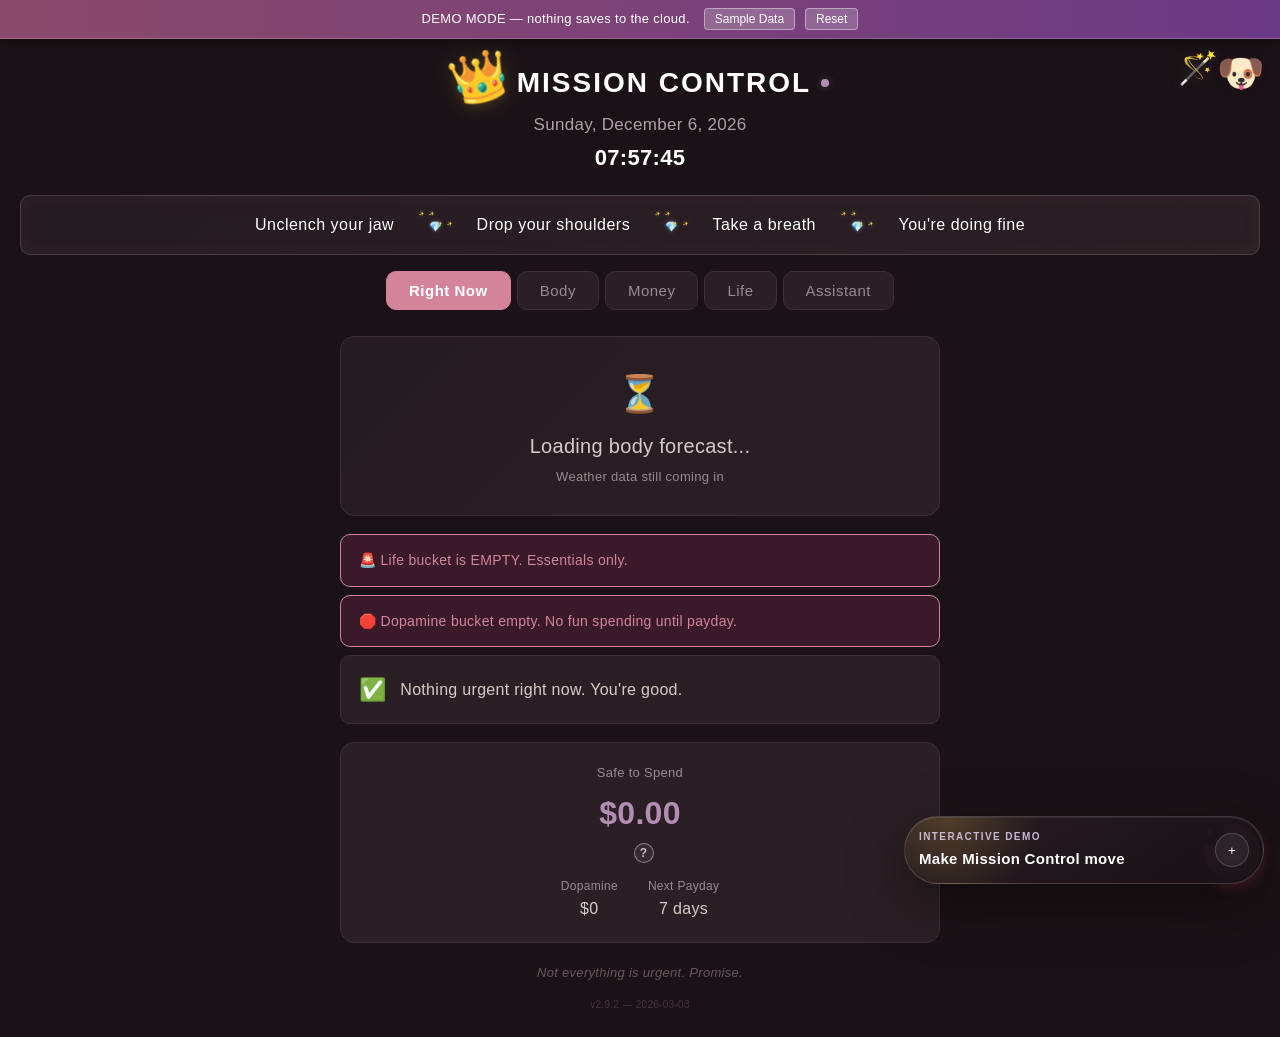
==== commit a17f5a43: "Reset poisoned work demo data once" ====
--- a/index.html
+++ b/index.html
@@ -3526,6 +3526,13 @@
 
         function loadWorkScheduleSafe() {
             try {
+                const repairFlag = localStorage.getItem('mc_work_schedule_repair_v1');
+                if (!repairFlag) {
+                    localStorage.removeItem('mc_work_schedule');
+                    localStorage.setItem('mc_work_schedule_repair_v1', JSON.stringify(true));
+                    return null;
+                }
+
                 const raw = localStorage.getItem('mc_work_schedule');
                 if (!raw) return null;
                 // If this blob got stuffed with giant junk during testing, don't even parse it.
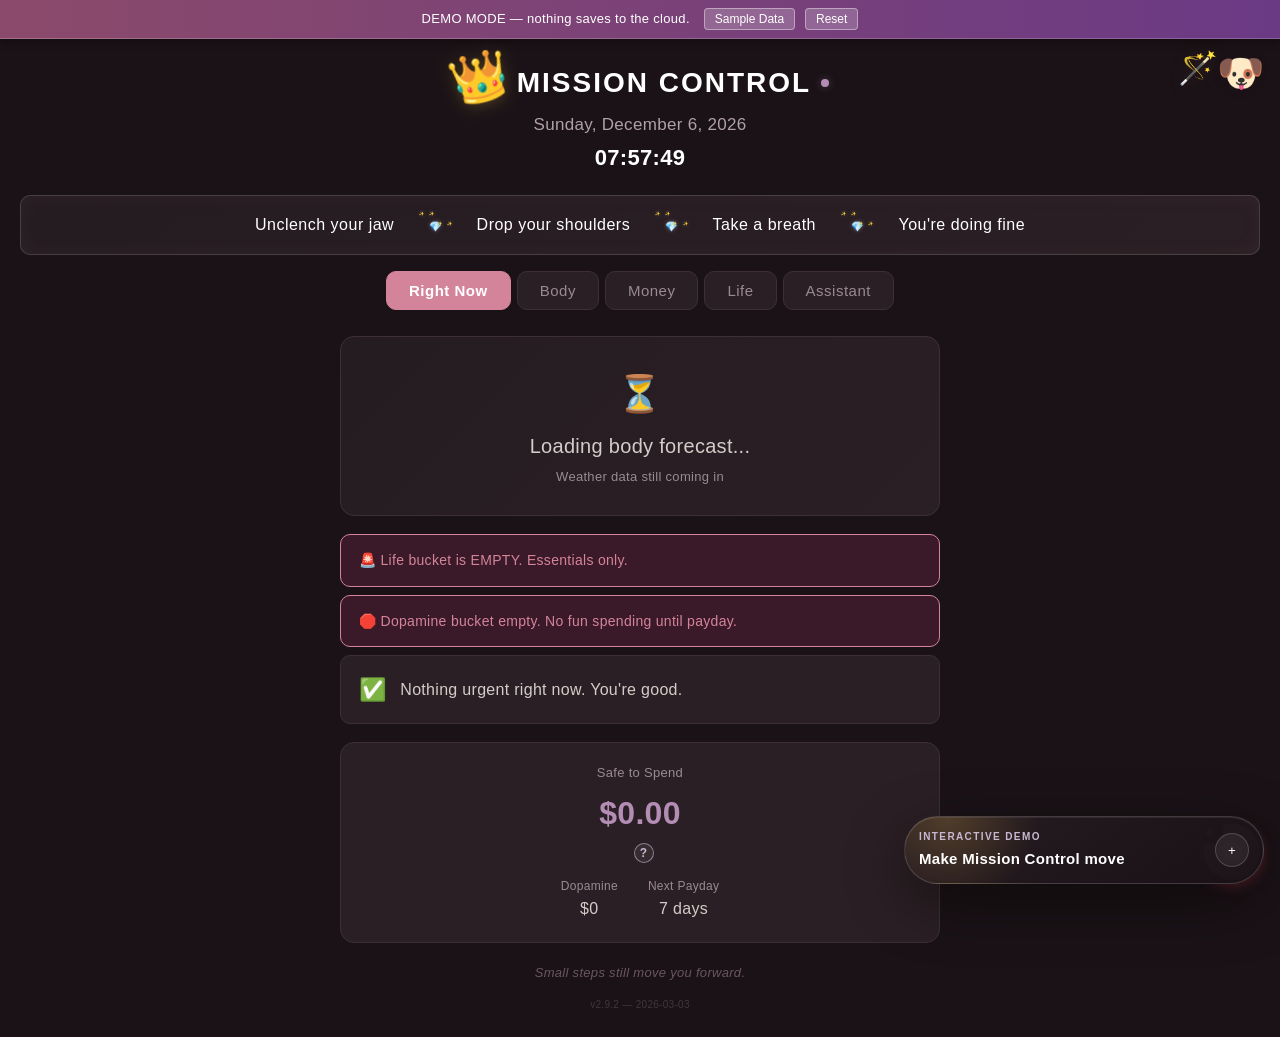
==== commit 8d7aced8: "Remove Bippity Boppity Boo text from wand effect The sparkle confetti still happens, just no text ov" ====
--- a/index.html
+++ b/index.html
@@ -4472,6 +4472,37 @@
             return d.innerHTML;
         }
 
+        function encActionArg(value) {
+            return encodeURIComponent(String(value == null ? '' : value));
+        }
+
+        function decActionArg(value) {
+            try {
+                return decodeURIComponent(String(value == null ? '' : value));
+            } catch (err) {
+                return '';
+            }
+        }
+
+        function safeClassToken(value, fallback) {
+            const token = String(value == null ? '' : value)
+                .toLowerCase()
+                .replace(/[^a-z0-9-]/g, '-')
+                .replace(/^-+|-+$/g, '');
+            return token || (fallback || 'misc');
+        }
+
+        function normalizeSeverityLevel(value) {
+            const level = parseInt(value, 10);
+            if (!Number.isFinite(level)) return 1;
+            return Math.min(5, Math.max(1, level));
+        }
+
+        function normalizeCycleFlowValue(value) {
+            const flow = String(value == null ? '' : value).toLowerCase();
+            return ['none', 'spotting', 'light', 'medium', 'heavy'].includes(flow) ? flow : 'none';
+        }
+
         // --- Helper: save data locally AND push to cloud ---
         // localStorage happens instantly. Cloud sync is debounced — waits 2 seconds
         // after the LAST save for each key, so rapid typing doesn't spam the database.
@@ -4582,7 +4613,27 @@
         // --- Helper: load data by name (reads from localStorage for speed) ---
         function loadData(key) {
             const raw = localStorage.getItem('mc_' + key);
-            return raw ? JSON.parse(raw) : null;
+            if (!raw) return null;
+            try {
+                return JSON.parse(raw);
+            } catch (err) {
+                console.warn('DEMO DATA RESET:', key, err);
+                localStorage.removeItem('mc_' + key);
+                return null;
+            }
+        }
+
+        function loadArrayData(key) {
+            const value = loadData(key);
+            return Array.isArray(value) ? value : [];
+        }
+
+        function loadObjectData(key, fallback) {
+            const value = loadData(key);
+            if (value && typeof value === 'object' && !Array.isArray(value)) {
+                return value;
+            }
+            return fallback;
         }
 
         // Bridge for pods — lets assistant.js (and future pods) talk to the dashboard
@@ -4737,35 +4788,35 @@
         // debts: [{id, name, type, totalOwed, currentBalance, apr, minPayment, dueDate, originalBalance, notes}]
         // emergencyFund: {goal, current}
 
-        let finAccounts = loadData('fin_accounts') || [];
-        let finBills = loadData('fin_bills') || [];
-        let finIncome = loadData('fin_income') || [];
-        let finTransactions = loadData('fin_transactions') || [];
-        let finDebts = loadData('fin_debts') || [];
-        let finSpending = loadData('fin_spending') || [];
-        let finEmergencyFund = loadData('fin_emergency') || { goal: 0, current: 0 };
+        let finAccounts = loadArrayData('fin_accounts');
+        let finBills = loadArrayData('fin_bills');
+        let finIncome = loadArrayData('fin_income');
+        let finTransactions = loadArrayData('fin_transactions');
+        let finDebts = loadArrayData('fin_debts');
+        let finSpending = loadArrayData('fin_spending');
+        let finEmergencyFund = loadObjectData('fin_emergency', { goal: 0, current: 0 });
 
         // --- SINKING FUNDS — user-defined savings pools for irregular expenses ---
-        let sinkingFunds = loadData('sinking_funds') || [];
+        let sinkingFunds = loadArrayData('sinking_funds');
 
         // --- BUCKET SYSTEM DATA (loaded early so everything can use it) ---
-        let buckets = loadData('buckets') || {
+        let buckets = loadObjectData('buckets', {
             fixed: { balance: 0, needed: 0 },
             safety: { balance: 0, goal: 0 },
             life: { balance: 0, budgetPerPaycheck: 0 },
             dopamine: { balance: 0, budgetPerPaycheck: 0 }
-        };
-
-        let bucketSettings = loadData('bucket_settings') || {
+        });
+
+        let bucketSettings = loadObjectData('bucket_settings', {
             safetyAmount: 0,
             lifeBudget: 0,
             dopamineBudget: 0,
             cashWithdraw: 0,
             nextPayday: new Date().toISOString().split('T')[0],
             payFrequency: 14
-        };
-
-        let paycheckLog = loadData('paycheck_log') || [];
+        });
+
+        let paycheckLog = loadArrayData('paycheck_log');
 
         function saveBuckets() {
             saveData('buckets', buckets);
@@ -4820,7 +4871,9 @@
                 list.innerHTML = '<p style="color:#6b5660; font-size:13px; padding:10px 0;">No accounts yet. Add your checking, savings, cash, etc.</p>';
                 return;
             }
-            list.innerHTML = finAccounts.map(a => `
+            list.innerHTML = finAccounts.map(a => {
+                const actionId = encActionArg(a.id);
+                return `
                 <div class="finance-row">
                     <div class="fr-left">
                         <span class="fr-name">${esc(a.name)}</span>
@@ -4828,11 +4881,11 @@
                     </div>
                     <div class="fr-right">
                         <span class="fr-amount ${getDisplayBalance(a) >= 0 ? 'positive' : 'outgoing'}">$${Math.abs(getDisplayBalance(a)).toFixed(2)}</span>
-                        <button class="finance-btn-sm" onclick="editFinanceItem('account','${a.id}')">edit</button>
-                        <button class="finance-btn-sm" onclick="deleteFinanceItem('account','${a.id}')">x</button>
+                        <button class="finance-btn-sm" onclick="editFinanceItem('account',decActionArg('${actionId}'))">edit</button>
+                        <button class="finance-btn-sm" onclick="deleteFinanceItem('account',decActionArg('${actionId}'))">x</button>
                     </div>
                 </div>
-            `).join('');
+            `; }).join('');
         }
 
         // --- BILLS ---
@@ -4865,6 +4918,7 @@
                 const due = b.dueDate ? new Date(b.dueDate + 'T00:00:00') : null;
                 const now = new Date();
                 const daysUntil = due ? Math.ceil((due - now) / (1000 * 60 * 60 * 24)) : 999;
+                const actionId = encActionArg(b.id);
                 let dueLabel = '';
                 let rowClass = 'finance-row';
                 let buttons = '';
@@ -4873,14 +4927,14 @@
                     const via = b.paidBy ? ' \u00b7 ' + esc(b.paidBy) : '';
                     dueLabel = '<span class="status-processed">Processed' + via + '</span>';
                     rowClass += ' bill-processed';
-                    buttons = '<button class="finance-btn-sm" onclick="editFinanceItem(\'bill\',\'' + b.id + '\')">edit</button>';
+                    buttons = '<button class="finance-btn-sm" onclick="editFinanceItem(\'bill\',decActionArg(\'' + actionId + '\'))">edit</button>';
                 } else if (b.status === 'pending') {
                     dueLabel = '<span class="status-pending">Pending $' + (b.paidAmount || b.amount).toFixed(2) + '</span>';
                     rowClass += ' bill-pending';
-                    buttons = '<button class="finance-btn-sm" onclick="markBillProcessed(\'' + b.id + '\')" style="border-color:#6bbf7b;color:#6bbf7b;">confirm</button>' +
-                              '<button class="finance-btn-sm" onclick="revertPendingBill(\'' + b.id + '\')">undo</button>' +
-                              '<button class="finance-btn-sm" onclick="editFinanceItem(\'bill\',\'' + b.id + '\')">edit</button>' +
-                              '<button class="finance-btn-sm" onclick="deleteFinanceItem(\'bill\',\'' + b.id + '\')">x</button>';
+                    buttons = '<button class="finance-btn-sm" onclick="markBillProcessed(decActionArg(\'' + actionId + '\'))" style="border-color:#6bbf7b;color:#6bbf7b;">confirm</button>' +
+                              '<button class="finance-btn-sm" onclick="revertPendingBill(decActionArg(\'' + actionId + '\'))">undo</button>' +
+                              '<button class="finance-btn-sm" onclick="editFinanceItem(\'bill\',decActionArg(\'' + actionId + '\'))">edit</button>' +
+                              '<button class="finance-btn-sm" onclick="deleteFinanceItem(\'bill\',decActionArg(\'' + actionId + '\'))">x</button>';
                 } else {
                     rowClass += ' bill-unpaid';
                     if (daysUntil < 0) {
@@ -4890,9 +4944,9 @@
                     } else if (due) {
                         dueLabel = 'Due ' + due.toLocaleDateString('en-US', {month:'short', day:'numeric'});
                     }
-                    buttons = '<button class="finance-btn-sm" onclick="markBillPaid(\'' + b.id + '\')">paid</button>' +
-                              '<button class="finance-btn-sm" onclick="editFinanceItem(\'bill\',\'' + b.id + '\')">edit</button>' +
-                              '<button class="finance-btn-sm" onclick="deleteFinanceItem(\'bill\',\'' + b.id + '\')">x</button>';
+                    buttons = '<button class="finance-btn-sm" onclick="markBillPaid(decActionArg(\'' + actionId + '\'))">paid</button>' +
+                              '<button class="finance-btn-sm" onclick="editFinanceItem(\'bill\',decActionArg(\'' + actionId + '\'))">edit</button>' +
+                              '<button class="finance-btn-sm" onclick="deleteFinanceItem(\'bill\',decActionArg(\'' + actionId + '\'))">x</button>';
                 }
 
                 // Extra info badges
@@ -5041,7 +5095,8 @@
                         cellClass += ' due';
                         content = '$' + bill.amount.toFixed(0);
                     }
-                    html += '<div class="' + cellClass + '"' + (isDue && bill.status === 'unpaid' ? ' onclick="markBillPaid(\'' + bill.id + '\')"' : '') + '>' + content + '</div>';
+                    const actionId = encActionArg(bill.id);
+                    html += '<div class="' + cellClass + '"' + (isDue && bill.status === 'unpaid' ? ' onclick="markBillPaid(decActionArg(\'' + actionId + '\'))"' : '') + '>' + content + '</div>';
                 });
             });
             html += '</div>';
@@ -5819,6 +5874,7 @@
             finIncome.map(i => {
                 const monthly = toMonthly(i.amount || 0, i.frequency);
                 const showMonthly = i.frequency && i.frequency.toLowerCase() !== 'monthly';
+                const actionId = encActionArg(i.id);
                 return `
                 <div class="finance-row">
                     <div class="fr-left">
@@ -5827,8 +5883,8 @@
                     </div>
                     <div class="fr-right">
                         <span class="fr-amount positive">$${i.amount.toFixed(2)}</span>
-                        <button class="finance-btn-sm" onclick="editFinanceItem('income','${i.id}')">edit</button>
-                        <button class="finance-btn-sm" onclick="deleteFinanceItem('income','${i.id}')">x</button>
+                        <button class="finance-btn-sm" onclick="editFinanceItem('income',decActionArg('${actionId}'))">edit</button>
+                        <button class="finance-btn-sm" onclick="deleteFinanceItem('income',decActionArg('${actionId}'))">x</button>
                     </div>
                 </div>`; }).join('');
         }
@@ -5842,7 +5898,9 @@
             }
             // Most recent first
             const sorted = [...finTransactions].sort((a, b) => new Date(b.date) - new Date(a.date));
-            list.innerHTML = sorted.slice(0, 20).map(t => `
+            list.innerHTML = sorted.slice(0, 20).map(t => {
+                const actionId = encActionArg(t.id);
+                return `
                 <div class="finance-row">
                     <div class="fr-left">
                         <span class="fr-name">${esc(t.description)}</span>
@@ -5850,10 +5908,10 @@
                     </div>
                     <div class="fr-right">
                         <span class="fr-amount ${t.amount >= 0 ? 'positive' : 'outgoing'}">$${Math.abs(t.amount).toFixed(2)}</span>
-                        <button class="finance-btn-sm" onclick="deleteFinanceItem('transaction','${t.id}')">x</button>
+                        <button class="finance-btn-sm" onclick="deleteFinanceItem('transaction',decActionArg('${actionId}'))">x</button>
                     </div>
                 </div>
-            `).join('');
+            `; }).join('');
         }
 
         // --- DEBTS ---
@@ -5964,10 +6022,11 @@
                 const payoffLabel = payoff.months === Infinity ? 'Never at min.' :
                     payoff.months === 0 ? 'Paid off!' :
                     (payoff.months > 12 ? Math.floor(payoff.months/12) + 'yr ' + (payoff.months%12) + 'mo' : payoff.months + ' months');
+                const actionId = encActionArg(d.id);
 
                 // Badge class based on type — strict allowlist (a-z, 0-9, dash) so user
                 // input can't break out of the class attribute with quotes or angle brackets.
-                const badgeClass = (d.type || '').toLowerCase().replace(/[^a-z0-9-]/g, '-');
+                const badgeClass = safeClassToken(d.type, 'debt');
 
                 return `
                 <div class="finance-row" style="flex-wrap:wrap;">
@@ -5985,9 +6044,9 @@
                     </div>
                     <div class="fr-right">
                         <span class="fr-amount outgoing">${fmt$(d.currentBalance)}</span>
-                        <button class="finance-btn-sm" onclick="openDebtPayment('${d.id}')">payment</button>
-                        <button class="finance-btn-sm" onclick="editFinanceItem('debt','${d.id}')">edit</button>
-                        <button class="finance-btn-sm" onclick="deleteFinanceItem('debt','${d.id}')">x</button>
+                        <button class="finance-btn-sm" onclick="openDebtPayment(decActionArg('${actionId}'))">payment</button>
+                        <button class="finance-btn-sm" onclick="editFinanceItem('debt',decActionArg('${actionId}'))">edit</button>
+                        <button class="finance-btn-sm" onclick="deleteFinanceItem('debt',decActionArg('${actionId}'))">x</button>
                     </div>
                 </div>`;
             }).join('');
@@ -6268,7 +6327,9 @@
                 if (recent.length === 0) {
                     list.innerHTML = '<p style="color:#6b5660; font-size:13px; padding:4px 0;">No entries yet.</p>';
                 } else {
-                    list.innerHTML = recent.map(e => `
+                    list.innerHTML = recent.map(e => {
+                        const actionId = encActionArg(e.id);
+                        return `
                         <div class="spending-entry">
                             <div class="spending-entry-left">
                                 <span class="spending-entry-cat">${SPENDING_CATS[e.category] || '📦'} ${esc(e.category)}</span>
@@ -6276,10 +6337,10 @@
                             </div>
                             <div class="spending-entry-right">
                                 <span class="spending-entry-amount">${fmt$(e.amount)}</span>
-                                <button class="finance-btn-sm" onclick="deleteSpendingEntry('${e.id}')">x</button>
+                                <button class="finance-btn-sm" onclick="deleteSpendingEntry(decActionArg('${actionId}'))">x</button>
                             </div>
                         </div>
-                    `).join('');
+                    `; }).join('');
                 }
             }
         }
@@ -6925,7 +6986,7 @@
         // Stores daily entries: flow level, symptoms, notes
         // Predicts next period by averaging past cycle lengths
 
-        let cycleEntries = loadData('cycle_entries') || [];
+        let cycleEntries = loadArrayData('cycle_entries');
 
         // --- Currently selected flow and symptoms for today's log ---
         let currentCycleFlow = 'none';
@@ -7036,7 +7097,8 @@
         function isOnPeriod() {
             const todayStr = new Date().toISOString().split('T')[0];
             const todayEntry = cycleEntries.find(e => e.date === todayStr);
-            if (todayEntry && todayEntry.flow !== 'none') return todayEntry.flow;
+            const todayFlow = todayEntry ? normalizeCycleFlowValue(todayEntry.flow) : 'none';
+            if (todayEntry && todayFlow !== 'none') return todayFlow;
             return false;
         }
 
@@ -7047,10 +7109,11 @@
 
             // Update compact view
             const flowEl = document.getElementById('cycle-today-flow');
-            if (todayEntry && todayEntry.flow !== 'none') {
+            const todayFlow = todayEntry ? normalizeCycleFlowValue(todayEntry.flow) : 'none';
+            if (todayEntry && todayFlow !== 'none') {
                 const flowColors = { spotting: '#b0a0a8', light: '#b48db5', medium: '#e8b84b', heavy: '#d4849a' };
-                flowEl.textContent = todayEntry.flow.charAt(0).toUpperCase() + todayEntry.flow.slice(1);
-                flowEl.style.color = flowColors[todayEntry.flow] || '#d4ccc8';
+                flowEl.textContent = todayFlow.charAt(0).toUpperCase() + todayFlow.slice(1);
+                flowEl.style.color = flowColors[todayFlow] || '#d4ccc8';
             } else {
                 flowEl.textContent = todayEntry ? 'None' : 'Not logged';
                 flowEl.style.color = '';
@@ -7058,15 +7121,16 @@
 
             // If today has an entry, pre-fill the form with it
             if (todayEntry) {
-                currentCycleFlow = todayEntry.flow;
-                currentCycleSymptoms = [...(todayEntry.symptoms || [])];
+                const todaySymptoms = Array.isArray(todayEntry.symptoms) ? todayEntry.symptoms : [];
+                currentCycleFlow = todayFlow;
+                currentCycleSymptoms = [...todaySymptoms];
                 // Update flow buttons
                 document.querySelectorAll('.cycle-flow-btn').forEach(b => {
-                    b.classList.toggle('active', b.dataset.flow === todayEntry.flow);
+                    b.classList.toggle('active', b.dataset.flow === todayFlow);
                 });
                 // Update symptom buttons
                 document.querySelectorAll('.cycle-symptom-btn').forEach(b => {
-                    b.classList.toggle('active', (todayEntry.symptoms || []).includes(b.dataset.symptom));
+                    b.classList.toggle('active', todaySymptoms.includes(b.dataset.symptom));
                 });
                 document.getElementById('cycle-notes').value = todayEntry.notes || '';
             }
@@ -7110,6 +7174,8 @@
                     const d = new Date(e.date + 'T00:00:00');
                     const dateStr = d.toLocaleDateString('en-US', { weekday: 'short', month: 'short', day: 'numeric' });
                     const symptoms = (e.symptoms || []).join(', ');
+                    const actionId = encActionArg(e.id);
+                    const flow = normalizeCycleFlowValue(e.flow);
                     return '<div class="cycle-entry">' +
                         '<div>' +
                             '<span style="color:#d4ccc8;">' + dateStr + '</span>' +
@@ -7117,8 +7183,8 @@
                             (e.notes ? '<br><span style="color:#6b5660; font-size:11px; font-style:italic;">' + esc(e.notes) + '</span>' : '') +
                         '</div>' +
                         '<div style="display:flex; align-items:center; gap:6px;">' +
-                            '<span class="ce-flow" style="color:' + (flowColors[e.flow] || '#9a8a92') + '; border:1px solid ' + (flowColors[e.flow] || '#3d2f35') + ';">' + (e.flow || 'none') + '</span>' +
-                            '<button class="finance-btn-sm" onclick="deleteCycleEntry(\'' + e.id + '\')">x</button>' +
+                            '<span class="ce-flow" style="color:' + (flowColors[flow] || '#9a8a92') + '; border:1px solid ' + (flowColors[flow] || '#3d2f35') + ';">' + esc(flow) + '</span>' +
+                            '<button class="finance-btn-sm" onclick="deleteCycleEntry(decActionArg(\'' + actionId + '\'))">x</button>' +
                         '</div>' +
                     '</div>';
                 }).join('');
@@ -7131,7 +7197,7 @@
         // Court-documentation quality behavior logging
         // Timestamped, categorized, severity-rated
 
-        let kidLogs = loadData('kid_logs') || [];
+        let kidLogs = loadArrayData('kid_logs');
         let kidFilterCategory = 'all';
 
         // --- Open the kid behavior form ---
@@ -7190,6 +7256,7 @@
 
         // --- Build severity dots HTML ---
         function severityDots(level) {
+            level = normalizeSeverityLevel(level);
             let dots = '';
             for (let i = 1; i <= 5; i++) {
                 dots += '<span class="sev-dot ' + (i <= level ? 'filled' : '') + '"></span>';
@@ -7216,7 +7283,7 @@
                 const latest = [...kidLogs].sort((a, b) => new Date(b.timestamp) - new Date(a.timestamp))[0];
                 const t = new Date(latest.timestamp);
                 const timeStr = t.toLocaleTimeString('en-US', { hour: 'numeric', minute: '2-digit', hour12: true });
-                latestEl.innerHTML = '<span class="kid-cat-badge cat-' + esc(latest.category) + '">' + esc(latest.category) + '</span> ' + severityDots(latest.severity) + ' <span style="font-size:12px; color:#9a8a92;">' + timeStr + '</span>';
+                latestEl.innerHTML = '<span class="kid-cat-badge cat-' + safeClassToken(latest.category, 'other') + '">' + esc(latest.category) + '</span> ' + severityDots(latest.severity) + ' <span style="font-size:12px; color:#9a8a92;">' + timeStr + '</span>';
             } else {
                 latestEl.textContent = 'No entries yet';
             }
@@ -7233,10 +7300,11 @@
                     const t = new Date(e.timestamp);
                     const dateStr = t.toLocaleDateString('en-US', { month: 'short', day: 'numeric', year: 'numeric' });
                     const timeStr = t.toLocaleTimeString('en-US', { hour: 'numeric', minute: '2-digit', hour12: true });
+                    const actionId = encActionArg(e.id);
                     return '<div class="kid-entry">' +
                         '<div class="kid-entry-header">' +
                             '<div>' +
-                                '<span class="kid-cat-badge cat-' + esc(e.category) + '">' + esc(e.category) + '</span>' +
+                                '<span class="kid-cat-badge cat-' + safeClassToken(e.category, 'other') + '">' + esc(e.category) + '</span>' +
                                 severityDots(e.severity) +
                             '</div>' +
                             '<div>' +
@@ -7246,7 +7314,7 @@
                         '<div class="kid-entry-desc">' + esc(e.description) + '</div>' +
                         '<div style="display:flex; justify-content:space-between; align-items:center; margin-top:4px;">' +
                             '<span class="kid-entry-location">' + esc(locationLabel(e.location)) + '</span>' +
-                            '<button class="finance-btn-sm" onclick="deleteKidEntry(\'' + e.id + '\')">x</button>' +
+                            '<button class="finance-btn-sm" onclick="deleteKidEntry(decActionArg(\'' + actionId + '\'))">x</button>' +
                         '</div>' +
                     '</div>';
                 }).join('');
@@ -7294,7 +7362,7 @@
         // ========================================================================
         // Floating button — one click logs current time + optional label
 
-        let timestamps = Array.isArray(loadData('timestamps')) ? loadData('timestamps') : [];
+        let timestamps = loadArrayData('timestamps');
 
         // --- Log a timestamp ---
         function logTimestamp() {
@@ -7340,6 +7408,7 @@
                 const d = new Date(t.time);
                 const dateStr = d.toLocaleDateString('en-US', { month: 'short', day: 'numeric' });
                 const timeStr = d.toLocaleTimeString('en-US', { hour: 'numeric', minute: '2-digit', hour12: true });
+                const actionId = encActionArg(t.id);
                 return '<div class="timestamp-entry">' +
                     '<div>' +
                         '<span class="ts-time">' + timeStr + '</span>' +
@@ -7347,7 +7416,7 @@
                     '</div>' +
                     '<div style="display:flex; align-items:center; gap:6px;">' +
                         '<span style="color:#6b5660; font-size:10px;">' + dateStr + '</span>' +
-                        '<button class="finance-btn-sm" onclick="deleteTimestamp(\'' + t.id + '\')" style="padding:1px 5px;">x</button>' +
+                        '<button class="finance-btn-sm" onclick="deleteTimestamp(decActionArg(\'' + actionId + '\'))" style="padding:1px 5px;">x</button>' +
                     '</div>' +
                 '</div>';
             }).join('');
@@ -7423,7 +7492,7 @@
         let selectedSeverity = null;
 
         // Load today's symptom log from localStorage
-        let symptomLog = loadData('symptom_log') || [];
+        let symptomLog = loadArrayData('symptom_log');
 
         function selectBodyRegion(region) {
             selectedRegion = region;
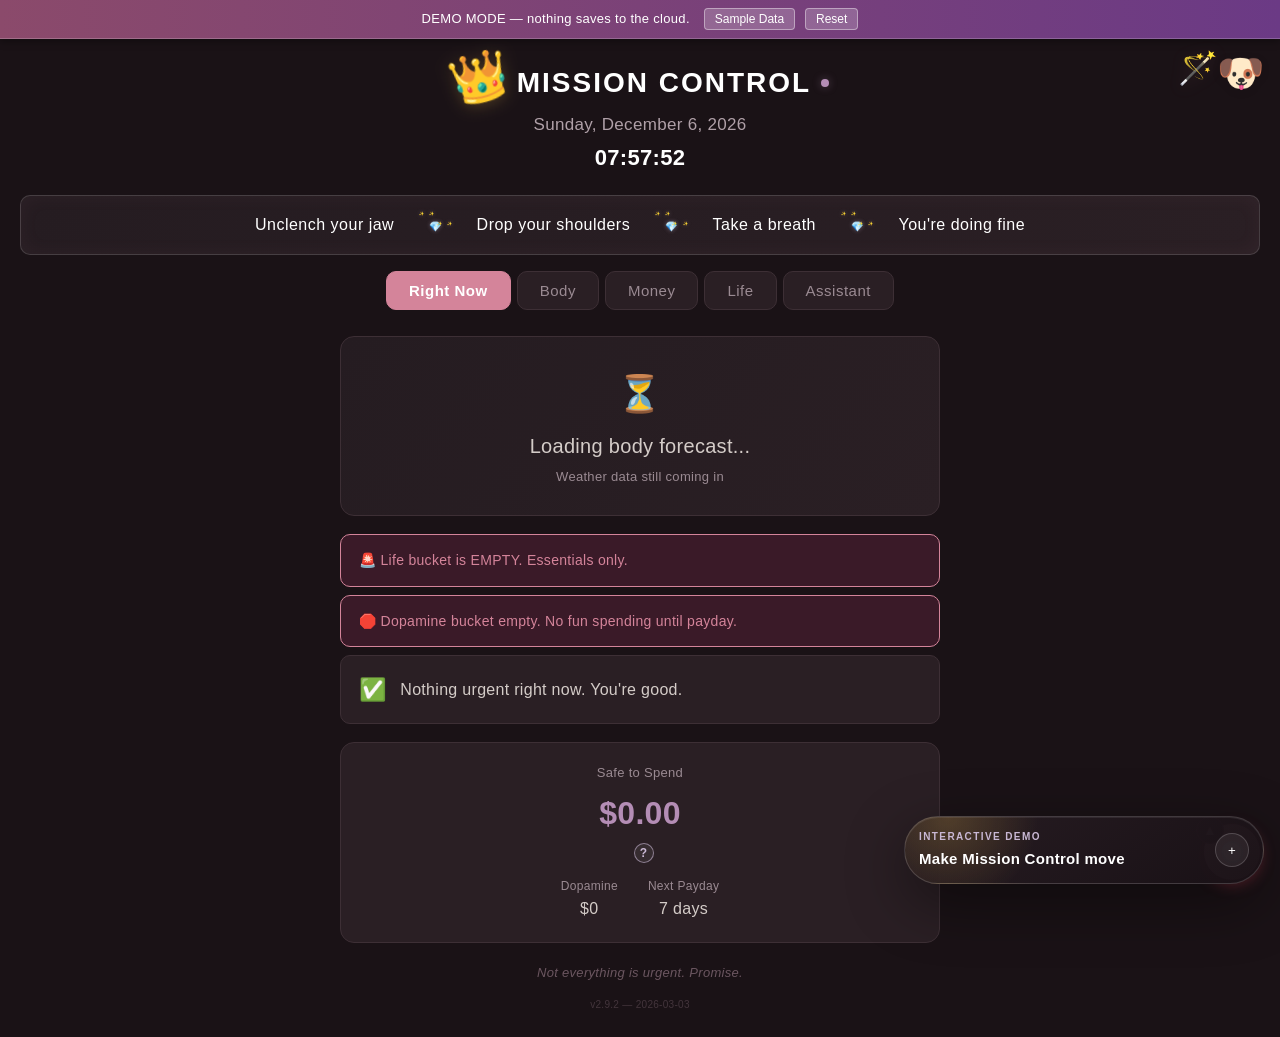
==== commit 1a200f06: "Simplify demo money tabs" ====
--- a/index.html
+++ b/index.html
@@ -2978,66 +2978,82 @@
                     </div>
                 </div>
 
-                <!-- Tab buttons — Advisor is default, the "what do I do" view -->
+                <!-- Tab buttons — conventional first, special second -->
                 <div class="finance-tabs">
-                    <button class="finance-tab active" onclick="showFinanceTab('brain', this)" style="background:#d4849a; border-color:#d4849a; color:#fff; font-weight:600;">🧠 Brain</button>
-                    <button class="finance-tab" onclick="showFinanceTab('advisor', this)">Advisor</button>
-                    <button class="finance-tab" onclick="showFinanceTab('stove', this)">Stove</button>
+                    <button class="finance-tab active" onclick="showFinanceTab('overview', this)" style="background:#d4849a; border-color:#d4849a; color:#fff; font-weight:600;">Overview</button>
                     <button class="finance-tab" onclick="showFinanceTab('timeline', this)">Timeline</button>
-                    <button class="finance-tab" onclick="showFinanceTab('ledger', this)">Ledger</button>
-                    <button class="finance-tab" onclick="showFinanceTab('bills', this)">Bills</button>
-                    <button class="finance-tab" onclick="showFinanceTab('accounts', this)">Accounts</button>
                     <button class="finance-tab" onclick="showFinanceTab('buckets', this)">Buckets</button>
                     <button class="finance-tab" onclick="showFinanceTab('debt', this)">Debt</button>
-                    <button class="finance-tab" onclick="showFinanceTab('income', this)">Income</button>
-                    <button class="finance-tab" onclick="showFinanceTab('log', this)">Log</button>
-                    <button class="finance-tab" onclick="showFinanceTab('budget', this)">Budget</button>
-                    <button class="finance-tab" onclick="showFinanceTab('spending', this)">Spending</button>
                 </div>
 
-                <!-- ===== FINANCE BRAIN — Miss Claudette morning briefing ===== -->
-                <div class="finance-panel active" id="fin-panel-brain">
-
-                    <!-- Checking + Savings balances -->
-                    <div style="display:grid; grid-template-columns:1fr 1fr; gap:10px; margin-bottom:12px;">
-                        <div style="background:#1a1216; border-radius:10px; padding:14px; text-align:center;">
+                <!-- ===== OVERVIEW — merged accounts, income, and bills ===== -->
+                <div class="finance-panel active" id="fin-panel-overview">
+                    <div id="overview-summary-grid" style="display:grid; grid-template-columns:1fr 1fr; gap:10px; margin-bottom:12px;">
+                        <div id="overview-checking-card" style="background:#1a1216; border-radius:10px; padding:14px; text-align:center;">
                             <div style="font-size:10px; color:#9a8a92; text-transform:uppercase; letter-spacing:1px; margin-bottom:4px;">Checking</div>
-                            <div id="mc-checking" style="font-size:22px; font-weight:700; color:#f0eae8;">$—</div>
+                            <div id="overview-checking" style="font-size:22px; font-weight:700; color:#f0eae8;">$—</div>
                         </div>
-                        <div style="background:#1a1216; border-radius:10px; padding:14px; text-align:center;">
+                        <div id="overview-savings-card" style="background:#1a1216; border-radius:10px; padding:14px; text-align:center;">
                             <div style="font-size:10px; color:#9a8a92; text-transform:uppercase; letter-spacing:1px; margin-bottom:4px;">Savings</div>
-                            <div id="mc-savings" style="font-size:22px; font-weight:700; color:#b48db5;">$—</div>
+                            <div id="overview-savings" style="font-size:22px; font-weight:700; color:#b48db5;">$—</div>
+                        </div>
+                        <div id="overview-spendable-card" style="background:#1a1216; border-radius:10px; padding:14px; text-align:center; border-left:3px solid #e8b84b;">
+                            <div style="font-size:10px; color:#9a8a92; text-transform:uppercase; letter-spacing:1px; margin-bottom:4px;">Safe To Spend</div>
+                            <div id="overview-spendable" style="font-size:22px; font-weight:700; color:#e8b84b;">$—</div>
+                            <div id="overview-spendable-note" style="font-size:10px; color:#6b5660; margin-top:4px;">Life + Dopamine buckets</div>
+                        </div>
+                        <div id="overview-payday-card" style="background:#1a1216; border-radius:10px; padding:14px; text-align:center;">
+                            <div style="font-size:10px; color:#9a8a92; text-transform:uppercase; letter-spacing:1px; margin-bottom:4px;">Next Payday</div>
+                            <div id="overview-payday" style="font-size:20px; font-weight:700; color:#d4ccc8;">—</div>
+                            <div id="overview-payday-note" style="font-size:10px; color:#6b5660; margin-top:4px;">Set in Buckets</div>
                         </div>
                     </div>
 
-                    <!-- Payday countdown -->
-                    <div style="background:#1a1216; border-radius:10px; padding:12px 16px; margin-bottom:16px; display:flex; justify-content:space-between; align-items:center;">
-                        <span style="font-size:13px; color:#9a8a92;">next payday</span>
-                        <span id="mc-payday-text" style="font-size:15px; font-weight:600; color:#d4ccc8;">—</span>
+                    <div id="overview-status" style="padding:12px 14px; border-left:3px solid #b48db5; border-radius:8px; background:rgba(78,204,163,0.08); font-size:13px; color:#d4ccc8; margin-bottom:12px;">
+                        Add your checking balance, income, and bills to see the whole money picture.
                     </div>
 
-                    <!-- This week's bills -->
-                    <div style="margin-bottom:16px;">
-                        <div style="font-size:10px; color:#9a8a92; text-transform:uppercase; letter-spacing:1px; margin-bottom:8px;">this week</div>
-                        <div id="mc-bills-list"><p style="color:#6b5660; font-size:13px;">loading...</p></div>
+                    <div style="display:flex; gap:8px; flex-wrap:wrap; margin-bottom:16px;">
+                        <button class="finance-add-btn" onclick="openPaycheckForm()" style="flex:1; min-width:140px;">💰 Log Paycheck</button>
+                        <button class="finance-add-btn" onclick="refreshBankData()" style="flex:1; min-width:140px;">↻ Refresh Bank</button>
                     </div>
 
-                    <!-- Allowances -->
-                    <div style="margin-bottom:14px;">
-                        <div style="font-size:10px; color:#9a8a92; text-transform:uppercase; letter-spacing:1px; margin-bottom:8px;">your money</div>
-                        <div id="mc-allowances"></div>
+                    <div style="display:grid; gap:16px;">
+                        <div id="overview-accounts-section" style="background:#1a1216; border-radius:10px; padding:14px;">
+                            <div style="display:flex; justify-content:space-between; align-items:center; margin-bottom:10px; gap:10px;">
+                                <div>
+                                    <div style="font-size:13px; font-weight:600; color:#d4ccc8;">Accounts</div>
+                                    <div style="font-size:11px; color:#6b5660;">Where your money lives right now.</div>
+                                </div>
+                                <button class="finance-btn-sm" onclick="openFinanceForm('account')">+ Add Account</button>
+                            </div>
+                            <div id="fin-accounts-list"></div>
+                        </div>
+
+                        <div id="overview-income-section" style="background:#1a1216; border-radius:10px; padding:14px;">
+                            <div style="display:flex; justify-content:space-between; align-items:center; margin-bottom:10px; gap:10px;">
+                                <div>
+                                    <div style="font-size:13px; font-weight:600; color:#d4ccc8;">Income</div>
+                                    <div style="font-size:11px; color:#6b5660;">What comes in and when to expect it.</div>
+                                </div>
+                                <button class="finance-btn-sm" onclick="openFinanceForm('income')">+ Add Income</button>
+                            </div>
+                            <div id="fin-income-list"></div>
+                        </div>
+
+                        <div id="overview-bills-section" style="background:#1a1216; border-radius:10px; padding:14px;">
+                            <div style="display:flex; justify-content:space-between; align-items:center; margin-bottom:10px; gap:10px;">
+                                <div>
+                                    <div style="font-size:13px; font-weight:600; color:#d4ccc8;">Bills</div>
+                                    <div id="overview-bills-note" style="font-size:11px; color:#6b5660;">What is due and what still needs attention.</div>
+                                </div>
+                                <button class="finance-btn-sm" onclick="openFinanceForm('bill')">+ Add Bill</button>
+                            </div>
+                            <div id="fin-bills-list"></div>
+                        </div>
                     </div>
 
-                    <!-- Sync note + manual pending ACH -->
-                    <div style="text-align:center; margin-top:8px;">
-                        <span id="mc-sync-note" style="font-size:11px; color:#6b5660;"></span>
-                        <span style="font-size:11px; color:#3d2f35;"> · </span>
-                        <button class="inline-refresh-btn" onclick="refreshBankData()" style="padding:3px 9px;">Refresh Bank</button>
-                        <span style="font-size:11px; color:#3d2f35;"> · </span>
-                        <span id="brain-manual-pending-val" style="font-size:11px; color:#6b5660; cursor:pointer; text-decoration:underline dotted;" onclick="setManualPending()">pending ACH: tap to set</span>
-                    </div>
-
-                    <!-- Hidden compat elements — paycheck confirm reads these -->
+                    <!-- Hidden compat elements — paycheck confirm still reads these -->
                     <div id="brain-sts" style="display:none;"></div>
                     <div id="brain-sts-sub" style="display:none;"></div>
                     <div id="brain-bills-list-hidden" style="display:none;"></div>
@@ -3045,68 +3061,9 @@
                     <div id="brain-alert" style="display:none;"></div>
                 </div>
 
-                <!-- ===== SMART ADVISOR — "What do I do this week?" ===== -->
-                <div class="finance-panel" id="fin-panel-advisor">
-                    <div id="fin-advisor-content">
-                        <p style="color:#6b5660; font-size:13px; padding:10px 0;">Loading advisor...</p>
-                    </div>
-                </div>
-
                 <!-- ===== ROLLING TIMELINE — 4-week moving view ===== -->
                 <div class="finance-panel" id="fin-panel-timeline">
                     <div class="timeline-wrap" id="fin-timeline-grid"></div>
-                </div>
-
-                <!-- ===== ANNUAL LEDGER — Month-by-month overview ===== -->
-                <div class="finance-panel" id="fin-panel-ledger">
-                    <div class="ledger-wrap" id="fin-ledger-table"></div>
-                </div>
-
-                <!-- ===== CHECK THE STOVE — The anxiety reset page ===== -->
-                <!-- Single screen. No scrolling. Just the numbers you need to stop worrying. -->
-                <div class="finance-panel" id="fin-panel-stove">
-                    <div style="text-align:center; padding:8px 0 16px;">
-                        <p style="font-size:13px; color:#9a8a92; font-style:italic;">Everything is fine. Here's the proof.</p>
-                    </div>
-
-                    <!-- The big 5 numbers — the only things that matter right now -->
-                    <div style="display:grid; grid-template-columns:1fr 1fr; gap:10px; margin-bottom:16px;">
-                        <div style="background:#1a1216; border-radius:10px; padding:16px; text-align:center; border-left:3px solid #b48db5;">
-                            <div style="font-size:11px; color:#9a8a92; text-transform:uppercase; letter-spacing:1px; margin-bottom:6px;">Safe to Spend (Life)</div>
-                            <div style="font-size:28px; font-weight:700;" id="stove-life">$0</div>
-                        </div>
-                        <div style="background:#1a1216; border-radius:10px; padding:16px; text-align:center; border-left:3px solid #e8b84b;">
-                            <div style="font-size:11px; color:#9a8a92; text-transform:uppercase; letter-spacing:1px; margin-bottom:6px;">Dopamine Left</div>
-                            <div style="font-size:28px; font-weight:700;" id="stove-dopamine">$0</div>
-                        </div>
-                    </div>
-
-                    <div style="display:grid; grid-template-columns:1fr 1fr 1fr; gap:10px; margin-bottom:16px;">
-                        <div style="background:#1a1216; border-radius:10px; padding:14px; text-align:center;">
-                            <div style="font-size:10px; color:#9a8a92; text-transform:uppercase; letter-spacing:1px; margin-bottom:4px;">Bills Covered Through</div>
-                            <div style="font-size:18px; font-weight:600; color:#d4ccc8;" id="stove-bills-covered">—</div>
-                        </div>
-                        <div style="background:#1a1216; border-radius:10px; padding:14px; text-align:center;">
-                            <div style="font-size:10px; color:#9a8a92; text-transform:uppercase; letter-spacing:1px; margin-bottom:4px;">Safety Net</div>
-                            <div style="font-size:18px; font-weight:600; color:#d4ccc8;" id="stove-safety">$0</div>
-                        </div>
-                        <div style="background:#1a1216; border-radius:10px; padding:14px; text-align:center;">
-                            <div style="font-size:10px; color:#9a8a92; text-transform:uppercase; letter-spacing:1px; margin-bottom:4px;">Next Payday In</div>
-                            <div style="font-size:18px; font-weight:600; color:#d4ccc8;" id="stove-payday">— days</div>
-                        </div>
-                    </div>
-
-                    <!-- Status line — one sentence summary -->
-                    <div id="stove-status" style="text-align:center; padding:12px; background:rgba(78,204,163,0.08); border-left:3px solid #b48db5; border-radius:6px; font-size:14px; color:#d4ccc8;">
-                        Add your accounts to see status.
-                    </div>
-
-                    <!-- Past due warning — only shows if something is past due -->
-                    <div id="stove-past-due" style="display:none; margin-top:10px; padding:12px; background:rgba(233,69,96,0.08); border-left:3px solid #d4849a; border-radius:6px; font-size:13px; color:#d4849a;">
-                    </div>
-
-                    <!-- Quick action: log paycheck -->
-                    <button class="finance-add-btn" onclick="openPaycheckForm()" style="margin-top:14px;">💰 Log Paycheck</button>
                 </div>
 
                 <!-- ===== BUCKETS — The Four Bucket System ===== -->
@@ -3181,30 +3138,6 @@
                         <button class="finance-add-btn" onclick="openBucketSpend()" style="flex:1; min-width:140px;">💸 Log Spending</button>
                         <button class="finance-add-btn" onclick="moveBucketMoney()" style="flex:1; min-width:140px;">↔ Move Money</button>
                     </div>
-                </div>
-
-                <!-- ===== ACCOUNTS PANEL ===== -->
-                <div class="finance-panel" id="fin-panel-accounts">
-                    <div id="fin-accounts-list"></div>
-                    <button class="finance-add-btn" onclick="openFinanceForm('account')">+ Add Account</button>
-                </div>
-
-                <!-- ===== BILLS PANEL ===== -->
-                <div class="finance-panel" id="fin-panel-bills">
-                    <div id="fin-bills-list"></div>
-                    <button class="finance-add-btn" onclick="openFinanceForm('bill')">+ Add Bill</button>
-                </div>
-
-                <!-- ===== INCOME PANEL ===== -->
-                <div class="finance-panel" id="fin-panel-income">
-                    <div id="fin-income-list"></div>
-                    <button class="finance-add-btn" onclick="openFinanceForm('income')">+ Add Income</button>
-                </div>
-
-                <!-- ===== TRANSACTION LOG PANEL ===== -->
-                <div class="finance-panel" id="fin-panel-log">
-                    <div id="fin-log-list"></div>
-                    <button class="finance-add-btn" onclick="openFinanceForm('transaction')">+ Add Transaction</button>
                 </div>
 
                 <!-- ===== DEBT PANEL ===== -->
@@ -3246,70 +3179,6 @@
                     <!-- Individual debt cards -->
                     <div id="fin-debt-list"></div>
                     <button class="finance-add-btn" onclick="openFinanceForm('debt')">+ Add Debt</button>
-                </div>
-
-                <!-- ===== BUDGET OVERVIEW PANEL ===== -->
-                <div class="finance-panel" id="fin-panel-budget">
-                    <!-- The money waterfall — shows how income flows through each bucket -->
-                    <div id="budget-waterfall"></div>
-
-                    <!-- Emergency fund tracker -->
-                    <div style="margin-top: 16px; padding: 14px; background: #1a1216; border-radius: 8px;">
-                        <div style="display:flex; justify-content:space-between; align-items:center; margin-bottom:8px;">
-                            <span style="font-size:14px; font-weight:500; color:#d4ccc8;">🛡 Emergency Fund</span>
-                            <button class="finance-btn-sm" onclick="openFinanceForm('emergency')">set goal</button>
-                        </div>
-                        <!-- Progress bar -->
-                        <div style="width:100%; height:20px; background:#3d2f35; border-radius:10px; overflow:hidden; margin-bottom:6px;">
-                            <div id="ef-progress-bar" style="height:100%; background: linear-gradient(90deg, #d4849a, #e8b84b, #b48db5); border-radius:10px; width:0%; transition: width 0.5s;"></div>
-                        </div>
-                        <div style="display:flex; justify-content:space-between; font-size:12px; color:#9a8a92;">
-                            <span id="ef-current">$0</span>
-                            <span id="ef-percent">0%</span>
-                            <span id="ef-goal">Goal: $0</span>
-                        </div>
-                        <p id="ef-months-to-goal" style="font-size:12px; color:#9a8a92; margin-top:6px;"></p>
-                    </div>
-
-                    <!-- Smart suggestion box -->
-                    <div class="alert-row level-green" id="budget-suggestion" style="margin-top:12px;">
-                        <span class="alert-icon">💡</span>
-                        <div class="alert-body">
-                            <span class="alert-text" id="budget-suggestion-text">Add your accounts, bills, and debts to get personalized budget suggestions.</span>
-                            <span class="alert-ref" id="budget-suggestion-detail"></span>
-                        </div>
-                    </div>
-                </div>
-
-                <!-- ===== SPENDING TRACKER PANEL ===== -->
-                <div class="finance-panel" id="fin-panel-spending">
-                    <p style="font-size:13px; color:#9a8a92; margin-bottom:12px;">Track variable spending — groceries, gas, pet supplies, etc. Not bills, just life money going out.</p>
-
-                    <!-- Quick-add row -->
-                    <div class="spending-quick-add">
-                        <select id="sp-category">
-                            <option value="Groceries">🛒 Groceries</option>
-                            <option value="Gas">⛽ Gas</option>
-                            <option value="Pet Supplies">🐾 Pet Supplies</option>
-                            <option value="Household">🏠 Household</option>
-                            <option value="Medical Copay">💊 Medical Copay</option>
-                            <option value="Dining/Takeout">🍕 Dining / Takeout</option>
-                            <option value="Personal Care">💅 Personal Care</option>
-                            <option value="Kids">🧒 Kids</option>
-                            <option value="Other">📦 Other</option>
-                        </select>
-                        <input type="number" id="sp-amount" placeholder="$0.00" step="0.01" min="0">
-                        <input type="text" id="sp-note" placeholder="Note (optional)">
-                        <button class="finance-add-btn" style="margin:0; padding:8px 16px; white-space:nowrap;" onclick="addSpendingEntry()">+ Add</button>
-                    </div>
-
-                    <!-- This month summary -->
-                    <div id="spending-month-label" style="font-size:11px; color:#9a8a92; letter-spacing:1px; text-transform:uppercase; margin-bottom:8px;"></div>
-                    <div id="spending-cat-grid" class="spending-cat-grid"></div>
-
-                    <!-- Recent entries -->
-                    <div style="font-size:11px; color:#9a8a92; letter-spacing:1px; text-transform:uppercase; margin:4px 0 8px;">Recent</div>
-                    <div id="spending-entries-list"></div>
                 </div>
 
             </div>
@@ -4840,33 +4709,29 @@
             // Deactivate all tab buttons
             document.querySelectorAll('.finance-tab').forEach(t => t.classList.remove('active'));
             // Show the selected panel and activate its button
-            document.getElementById('fin-panel-' + tab).classList.add('active');
-            btn.classList.add('active');
+            const panel = document.getElementById('fin-panel-' + tab);
+            if (panel) panel.classList.add('active');
+            if (btn) btn.classList.add('active');
         }
 
         // --- RENDER ALL FINANCE DATA ---
         function renderFinance() {
+            renderOverview();
             renderAccounts();
             renderBills();
             renderTimeline();
-            renderLedger();
-            renderBrain();
-            renderAdvisor();
             renderIncome();
-            renderTransactions();
             renderDebts();
-            renderBudgetOverview();
-            renderSpending();
             renderBankSnapshot();
             syncBucketsToAccounts();
             updateFinanceSummary();
-            renderStove();
             renderBuckets();
         }
 
         // --- ACCOUNTS ---
         function renderAccounts() {
             const list = document.getElementById('fin-accounts-list');
+            if (!list) return;
             if (finAccounts.length === 0) {
                 list.innerHTML = '<p style="color:#6b5660; font-size:13px; padding:10px 0;">No accounts yet. Add your checking, savings, cash, etc.</p>';
                 return;
@@ -4891,6 +4756,7 @@
         // --- BILLS ---
         function renderBills() {
             const list = document.getElementById('fin-bills-list');
+            if (!list) return;
             if (finBills.length === 0) {
                 list.innerHTML = '<p style="color:#6b5660; font-size:13px; padding:10px 0;">No bills yet. Add rent, electric, phone, etc.</p>';
                 return;
@@ -5399,6 +5265,104 @@
             });
         }
 
+        // --- OVERVIEW — merged money snapshot + setup lists ---
+        function renderOverview() {
+            const checking = getCheckingBalance();
+            const savings = getDisplayBalance(getAccountByType('Savings'));
+            const spendable = (buckets.life.balance || 0) + (buckets.dopamine.balance || 0);
+            const fixedNeeded = calcFixedNeeded();
+            const overdueBills = getOverdueBills();
+            const upcomingBills = getUpcomingBills(14);
+            const nextPayday = getNextPayday();
+            const today = new Date();
+            today.setHours(0, 0, 0, 0);
+            const daysToPayday = nextPayday ? Math.ceil((nextPayday - today) / (1000 * 60 * 60 * 24)) : null;
+            const billsNote = document.getElementById('overview-bills-note');
+
+            saveData('safe_to_spend', spendable);
+
+            const checkingEl = document.getElementById('overview-checking');
+            const savingsEl = document.getElementById('overview-savings');
+            const spendableEl = document.getElementById('overview-spendable');
+            const spendableNoteEl = document.getElementById('overview-spendable-note');
+            const paydayEl = document.getElementById('overview-payday');
+            const paydayNoteEl = document.getElementById('overview-payday-note');
+            const statusEl = document.getElementById('overview-status');
+
+            if (checkingEl) checkingEl.textContent = fmt$(checking);
+            if (savingsEl) savingsEl.textContent = fmt$(savings);
+
+            if (spendableEl) {
+                spendableEl.textContent = fmt$(spendable);
+                spendableEl.style.color = spendable < 0 ? '#d4849a' : spendable < 100 ? '#e8b84b' : '#e8b84b';
+            }
+            if (spendableNoteEl) {
+                spendableNoteEl.textContent = 'Life ' + fmt$(buckets.life.balance || 0) + ' + Dopamine ' + fmt$(buckets.dopamine.balance || 0);
+            }
+
+            if (paydayEl) {
+                if (!nextPayday) {
+                    paydayEl.textContent = 'Not set';
+                    paydayEl.style.color = '#6b5660';
+                } else if (daysToPayday <= 0) {
+                    paydayEl.textContent = 'Today';
+                    paydayEl.style.color = '#6bbf7b';
+                } else if (daysToPayday === 1) {
+                    paydayEl.textContent = 'Tomorrow';
+                    paydayEl.style.color = '#e8b84b';
+                } else {
+                    paydayEl.textContent = daysToPayday + ' days';
+                    paydayEl.style.color = '#d4ccc8';
+                }
+            }
+            if (paydayNoteEl) {
+                paydayNoteEl.textContent = nextPayday
+                    ? nextPayday.toLocaleDateString('en-US', { month: 'short', day: 'numeric' })
+                    : 'Set in Buckets';
+            }
+
+            if (billsNote) {
+                const dueCount = finBills.filter(b => b.status === 'unpaid').length;
+                const pendingCount = finBills.filter(b => b.status === 'pending').length;
+                let note = dueCount + ' unpaid bill' + (dueCount === 1 ? '' : 's');
+                if (pendingCount > 0) note += ' · ' + pendingCount + ' pending';
+                billsNote.textContent = note;
+            }
+
+            if (statusEl) {
+                if (overdueBills.length > 0) {
+                    const overdueTotal = overdueBills.reduce((sum, b) => sum + (b.amount || 0), 0);
+                    statusEl.innerHTML = 'Overdue bills need attention: <strong>' + fmt$(overdueTotal) + '</strong> across ' + overdueBills.length + ' item' + (overdueBills.length === 1 ? '' : 's') + '.';
+                    statusEl.style.borderLeftColor = '#d4849a';
+                    statusEl.style.background = 'rgba(233,69,96,0.08)';
+                } else if (buckets.fixed.balance < fixedNeeded) {
+                    const short = fixedNeeded - buckets.fixed.balance;
+                    statusEl.innerHTML = 'Fixed is short <strong>' + fmt$(short) + '</strong> before the next pay cycle. Buckets needs another paycheck or a transfer.';
+                    statusEl.style.borderLeftColor = '#e8b84b';
+                    statusEl.style.background = 'rgba(255,204,0,0.06)';
+                } else if (spendable <= 0) {
+                    statusEl.textContent = 'Bills are covered, but your spendable buckets are empty right now. Hold steady until payday.';
+                    statusEl.style.borderLeftColor = '#d4849a';
+                    statusEl.style.background = 'rgba(233,69,96,0.08)';
+                } else {
+                    const upcomingTotal = upcomingBills.reduce((sum, b) => sum + (b.amount || 0), 0);
+                    statusEl.textContent = 'Bills are staged, spendable money is in Buckets, and the next 14 days show ' + fmt$(upcomingTotal) + ' in upcoming bills.';
+                    statusEl.style.borderLeftColor = '#b48db5';
+                    statusEl.style.background = 'rgba(78,204,163,0.08)';
+                }
+            }
+
+            const compatSts = document.getElementById('brain-sts');
+            const compatSub = document.getElementById('brain-sts-sub');
+            if (compatSts) {
+                compatSts.textContent = fmt$(spendable);
+                compatSts.className = 'brain-sts-number ' + (spendable >= 200 ? 'good' : spendable >= 0 ? 'tight' : 'negative');
+            }
+            if (compatSub) {
+                compatSub.textContent = 'Life + Dopamine buckets = what is actually safe to spend.';
+            }
+        }
+
         // --- SMART ADVISOR (the "what do I do this week" brain) ---
         function renderAdvisor() {
             const container = document.getElementById('fin-advisor-content');
@@ -5564,6 +5528,10 @@
 
         // --- FINANCE BRAIN — Miss Claudette morning briefing ---
         function renderBrain() {
+            if (!document.getElementById('fin-panel-brain')) {
+                renderOverview();
+                return;
+            }
             const balance = getCheckingBalance();
             const savingsAcct = finAccounts.find(a => a.type === 'Savings' || (a.name && a.name.toLowerCase().includes('saving')));
             const savingsBalance = savingsAcct ? (savingsAcct.balance || 0) : 0;
@@ -5787,7 +5755,7 @@
             const val = parseFloat(input);
             if (isNaN(val) || val < 0) { alert('Enter a dollar amount. Enter 0 if nothing pending.'); return; }
             saveData('manual_pending', val.toString());
-            renderBrain();
+            renderOverview();
         }
 
         // --- PAYCHECK CONFIRM — show the "every dollar has a job" moment ---
@@ -5858,12 +5826,13 @@
             if (isNaN(newBalance) || newBalance < 0) return;
             fund.balance = newBalance;
             saveData('sinking_funds', sinkingFunds);
-            renderBrain();
+            renderOverview();
         }
 
         // --- INCOME ---
         function renderIncome() {
             const list = document.getElementById('fin-income-list');
+            if (!list) return;
             if (finIncome.length === 0) {
                 list.innerHTML = '<p style="color:#6b5660; font-size:13px; padding:10px 0;">No income sources yet. Add job, side gigs, etc.</p>';
                 return;
@@ -5892,6 +5861,7 @@
         // --- TRANSACTIONS ---
         function renderTransactions() {
             const list = document.getElementById('fin-log-list');
+            if (!list) return;
             if (finTransactions.length === 0) {
                 list.innerHTML = '<p style="color:#6b5660; font-size:13px; padding:10px 0;">No transactions logged yet.</p>';
                 return;
@@ -7839,9 +7809,10 @@
 
         // --- Render the Check-the-Stove page ---
         function renderStove() {
+            const lifeEl = document.getElementById('stove-life');
+            if (!lifeEl) return;
             normalizeBillStatuses();
             // Life bucket balance
-            const lifeEl = document.getElementById('stove-life');
             lifeEl.textContent = fmt$(buckets.life.balance);
             lifeEl.style.color = buckets.life.balance <= 0 ? '#d4849a' : buckets.life.balance < 100 ? '#e8b84b' : '#b48db5';
 
@@ -8272,9 +8243,6 @@
                 document.getElementById('fin-form-overlay').classList.remove('show');
                 currentFormType = null;
                 renderFinance();
-                renderStove();
-                renderBuckets();
-                renderBrain(); // update brain BEFORE reading its values for confirm screen
                 showPaycheckConfirm(amount, split);
                 return;
 
@@ -8294,8 +8262,7 @@
                 saveBuckets();
                 document.getElementById('fin-form-overlay').classList.remove('show');
                 currentFormType = null;
-                renderBuckets();
-                renderStove();
+                renderFinance();
                 showToast('Settings saved');
                 return;
 
@@ -8324,8 +8291,6 @@
                 document.getElementById('fin-form-overlay').classList.remove('show');
                 currentFormType = null;
                 renderFinance();
-                renderStove();
-                renderBuckets();
 
                 // Warning toasts
                 if (buckets[bucket].balance <= 0) {
@@ -8351,17 +8316,13 @@
 
                 document.getElementById('fin-form-overlay').classList.remove('show');
                 currentFormType = null;
-                renderBuckets();
-                renderStove();
+                renderFinance();
                 showToast('Moved $' + amount.toFixed(2) + ' from ' + from + ' to ' + to);
                 return;
             }
 
             // If none of the bucket types matched, call the original save function
             originalSaveFinanceForm();
-            // After any finance save, also update stove and buckets
-            renderStove();
-            renderBuckets();
         };
 
         // --- Override summary to use bucket-aware + account-aware numbers ---
